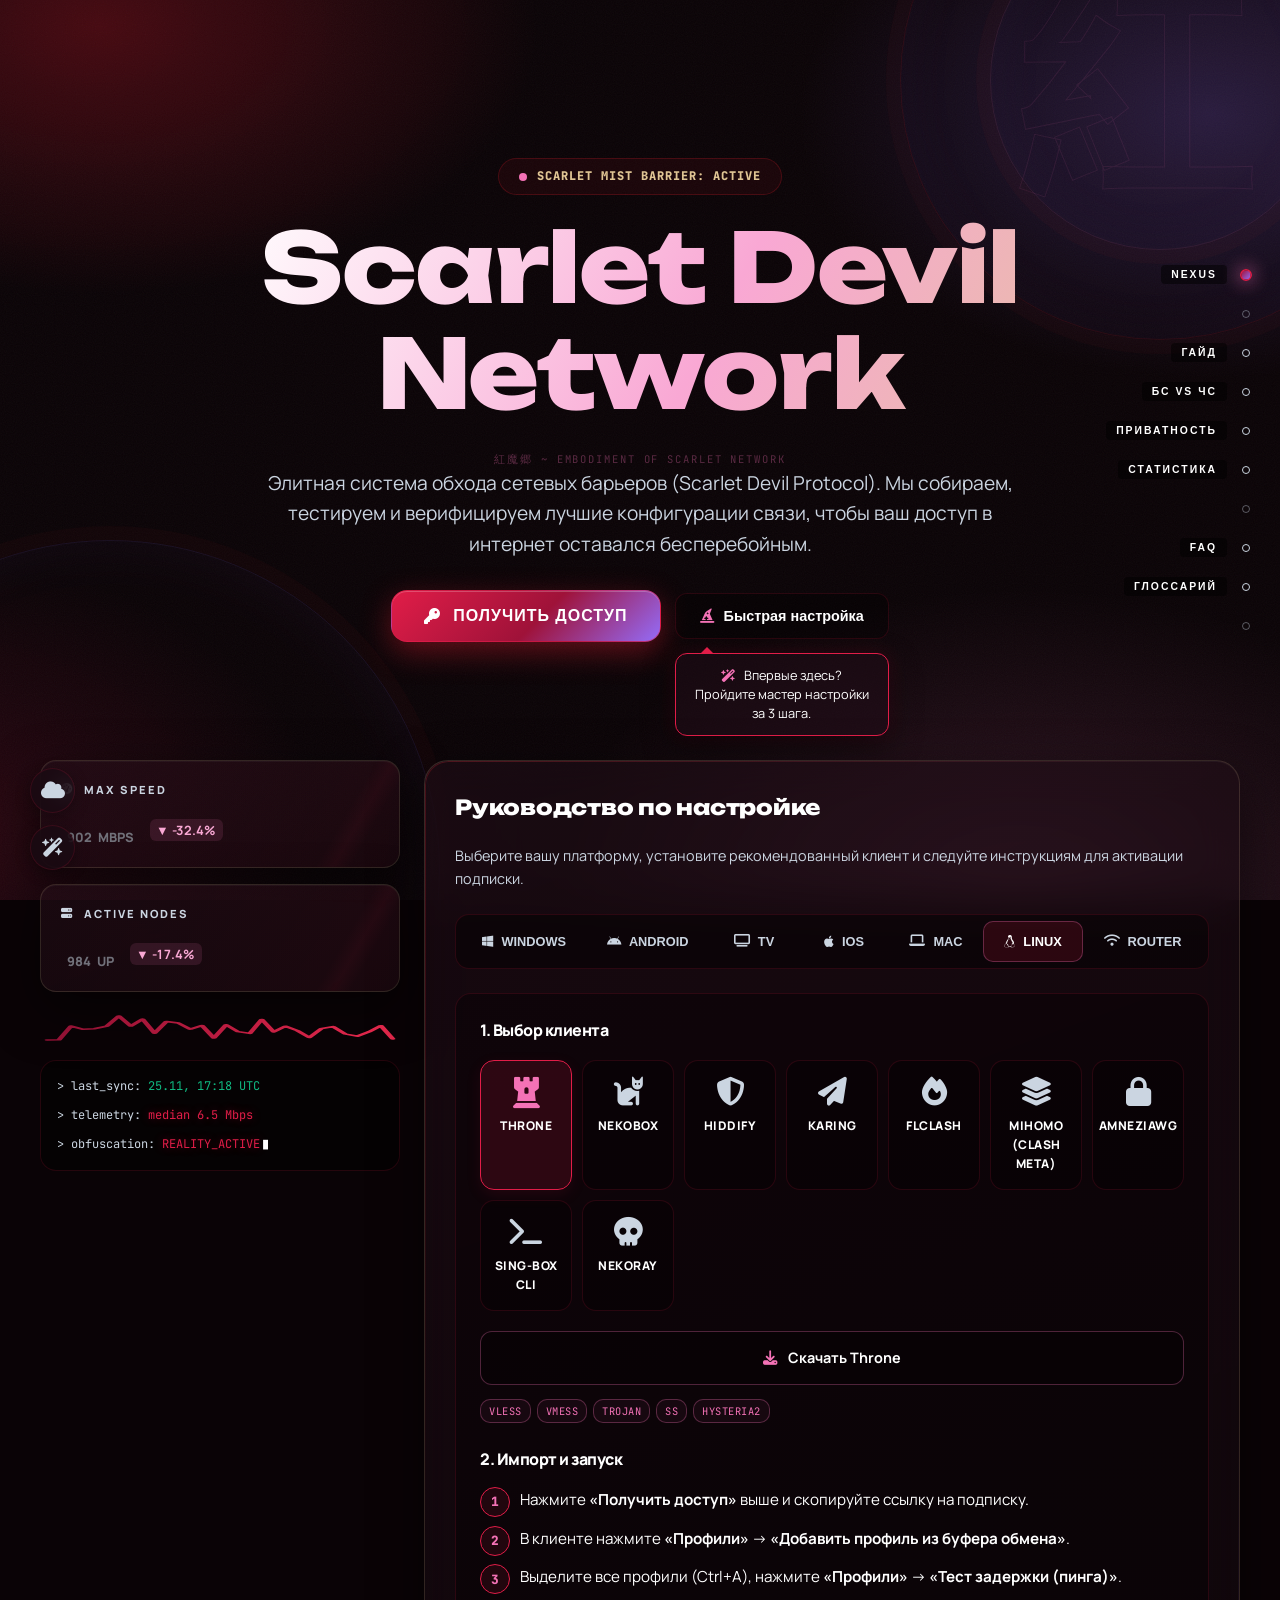
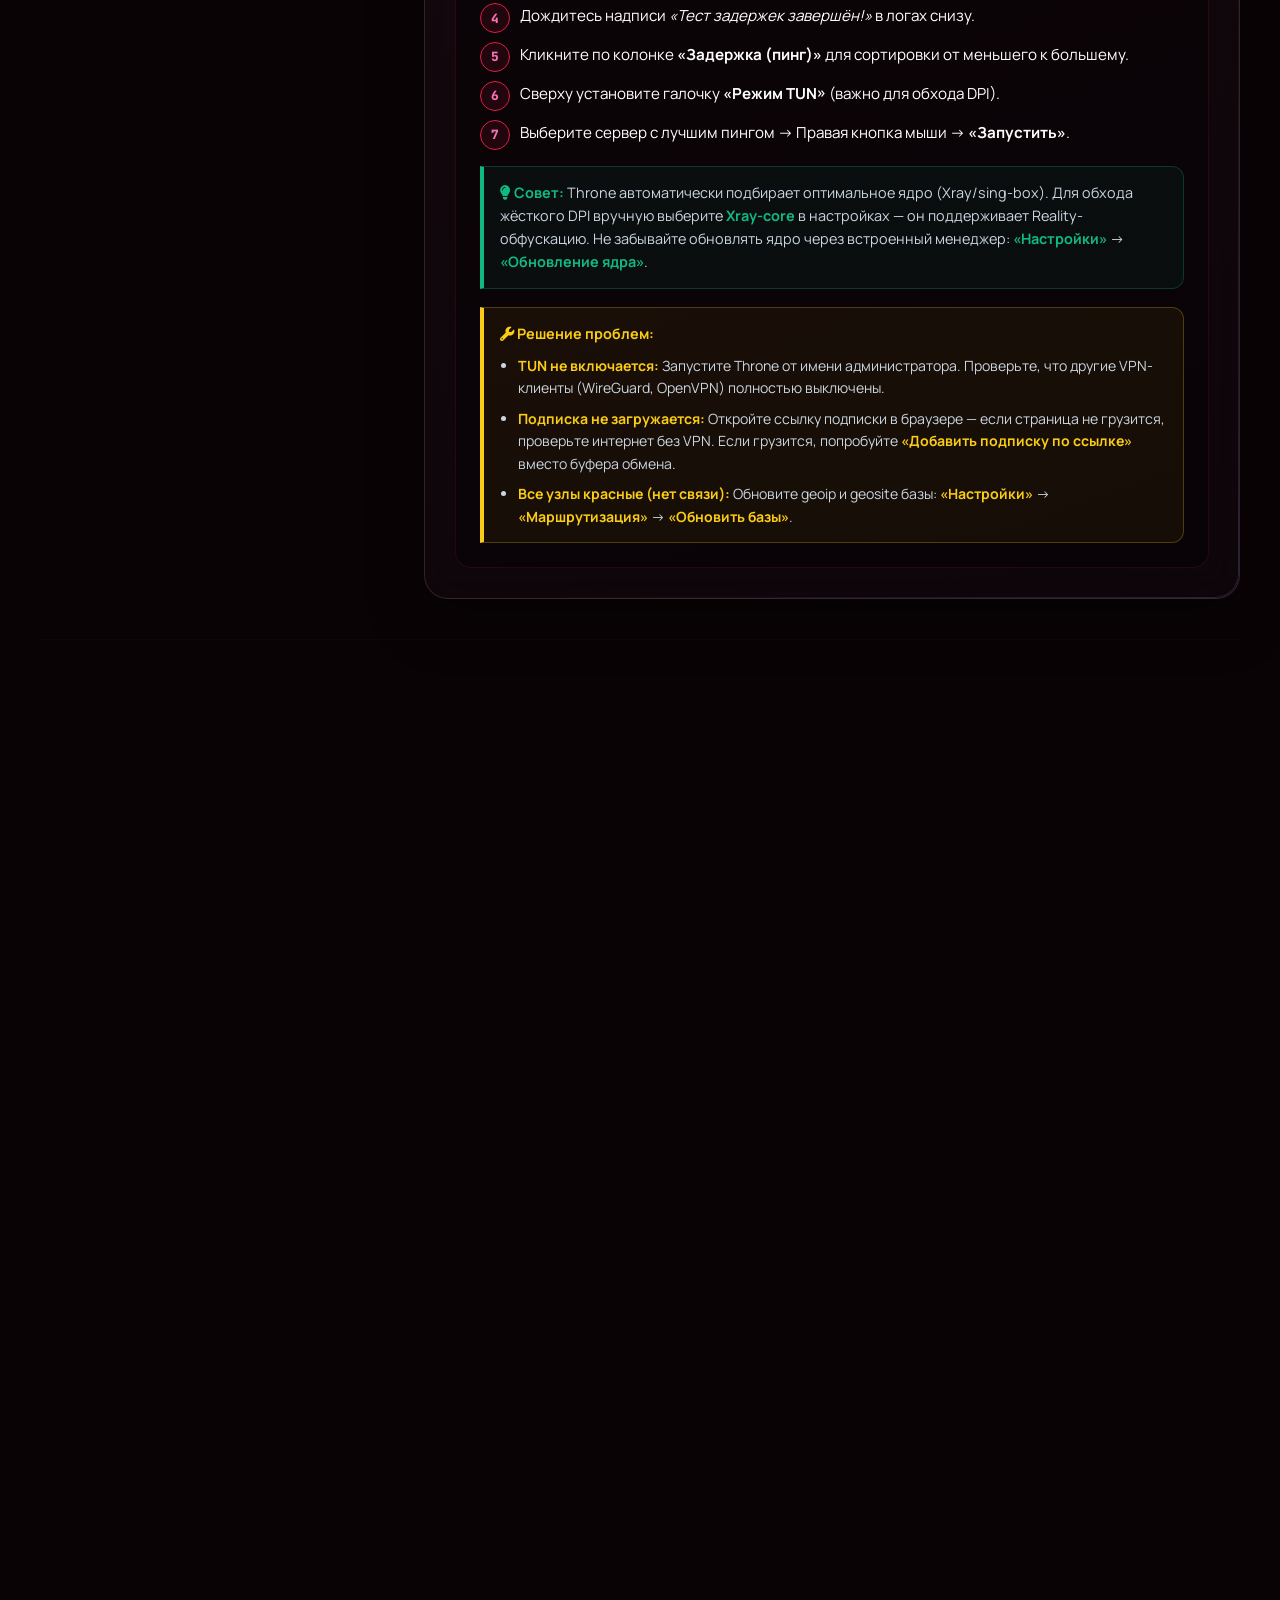
==== index.html @ bb4f4394 "⏣ Scarlet Matrix Sync: Wed Nov 25 14:18:05 UTC 2026" ====
<!DOCTYPE html>
<html lang="ru">
<head>
    <meta charset="UTF-8">
    <meta name="viewport" content="width=device-width, initial-scale=1.0, maximum-scale=1.0, user-scalable=no">
    <meta name="description" content="Scarlet Devil Network — элитная система обхода сетевых барьеров. Автоматический агрегатор и верификатор VPN-конфигураций (VLESS, VMess, Trojan, Shadowsocks, Hysteria2) с проверкой из РФ.">
    <meta property="og:title" content="Scarlet Devil Network — Элитный обход DPI">
    <meta property="og:description" content="Агрегатор VPN-конфигураций с многоступенчатой проверкой и обфускацией. VLESS Reality, VMess, Trojan, Hysteria2.">
    <meta property="og:type" content="website">
    <meta property="og:image" content="https://scarlet-devil.vercel.app/favicon.svg">
    <meta property="og:url" content="https://scarlet-devil.vercel.app">
    <meta name="twitter:card" content="summary">
    <meta name="twitter:title" content="Scarlet Devil Network">
    <meta name="twitter:description" content="Агрегатор и верификатор VPN-конфигураций с обфускацией трафика.">
    <title>Scarlet Devil | Protocol</title>

    <link rel="icon" href="data:image/svg+xml,<svg xmlns='http://www.w3.org/2000/svg' viewBox='0 0 100 100'><text y='.9em' font-size='90'>🦇</text></svg>">
    <link rel="manifest" href="/manifest.json">
    <link rel="preconnect" href="https://fonts.googleapis.com">
    <link href="https://fonts.googleapis.com/css2?family=Unbounded:wght@400;700;800;900&family=Manrope:wght@300;400;600;800&family=JetBrains+Mono:wght@400;700&display=swap&subset=cyrillic,cyrillic-ext,latin" rel="stylesheet">
    <link rel="stylesheet" href="https://cdnjs.cloudflare.com/ajax/libs/font-awesome/6.4.0/css/all.min.css">

    <style>
        :root {
    /* Scarlet Mansion Palette — Enhanced, more saturated */
    --bg-void: #0a0306;
    --bg-surface: rgba(24, 10, 18, 0.72);
    --bg-card: rgba(34, 14, 24, 0.55);
    --bg-hover: rgba(56, 22, 38, 0.85);

    /* Scarlet Devil Accents — boosted saturation */
    --accent: #fb3b5c;
    --touhou-red: #e11d48;
    --touhou-red-glow: #ff2d55;
    --touhou-crimson: #9f1239;
    --touhou-purple: #946cf8;
    --touhou-purple-glow: #a78bfa;
    --touhou-sakura: #f472b6;
    --touhou-sakura-glow: #f9a8d4;

    --cyber-blue: #38bdf8;
    --cyber-blue-glow: #7dd3fc;
    --cyber-green: #10b981;
    --cyber-green-glow: #34d399;

    --text-main: #ffffff;
    --text-dim: #cbd5e1;
    --text-dark: #71717a;

    --border: rgba(225, 29, 72, 0.15);
    --border-light: rgba(244, 114, 182, 0.3);
    --border-strong: rgba(225, 29, 72, 0.35);

    --glass-blur: blur(20px);
    --trans: all 0.4s cubic-bezier(0.2, 0.8, 0.2, 1);
    --trans-fast: all 0.2s cubic-bezier(0.2, 0.8, 0.2, 1);

    /* --- Unified motion system ("Алый ритм") --- */
    --ease-scarlet: cubic-bezier(0.2, 0.8, 0.2, 1);
    --motion-fast: 0.2s;
    --motion-base: 0.4s;
    --motion-slow: 0.8s;
    --stagger-step: 60ms;

    /* Theme foundation — override via data-theme */
    --theme-glow-primary: var(--touhou-red-glow);
    --theme-glow-secondary: var(--touhou-purple-glow);
    --theme-accent-primary: var(--touhou-red);
    --theme-accent-secondary: var(--touhou-purple);
    --theme-bg-void: var(--bg-void);
    --theme-bg-card: var(--bg-card);
    --theme-text-accent: var(--touhou-sakura);
}

* { margin: 0; padding: 0; box-sizing: border-box; -webkit-tap-highlight-color: transparent; }

body {
    font-family: 'Manrope', sans-serif;
    background-color: var(--bg-void);
    color: var(--text-main);
    min-height: 100vh;
    display: flex; justify-content: center;
    background-image:
        radial-gradient(circle at 10% 20%, rgba(225, 29, 72, 0.10) 0%, transparent 50%),
        radial-gradient(circle at 90% 80%, rgba(139, 92, 246, 0.08) 0%, transparent 60%),
        radial-gradient(circle at 50% 50%, rgba(244, 114, 182, 0.03) 0%, transparent 70%),
        linear-gradient(rgba(255,255,255,0.015) 1px, transparent 1px),
        linear-gradient(90deg, rgba(255,255,255,0.015) 1px, transparent 1px);
    background-size: 100% 100%, 100% 100%, 100% 100%, 60px 60px, 60px 60px;
    background-attachment: fixed;
    line-height: 1.6;
    overflow-x: hidden;
    scroll-behavior: smooth;
    width: 100vw;
}

/* Custom scrollbar — mansion colors */
::-webkit-scrollbar { width: 8px; height: 8px; }
::-webkit-scrollbar-track { background: var(--bg-void); }
::-webkit-scrollbar-thumb { background: var(--touhou-crimson); border-radius: 4px; border: 2px solid var(--bg-void); }
::-webkit-scrollbar-thumb:hover { background: var(--touhou-red); }
::-webkit-scrollbar-corner { background: var(--bg-void); }
/* Firefox */
* { scrollbar-width: thin; scrollbar-color: var(--touhou-crimson) var(--bg-void); }

/* Selection — scarlet glow */
::selection { background: rgba(225, 29, 72, 0.4); color: #ffffff; text-shadow: 0 0 8px rgba(225, 29, 72, 0.5); }
::-moz-selection { background: rgba(225, 29, 72, 0.4); color: #ffffff; }

/* CRITICAL */
.container { 
    width: 100%; 
    max-width: 1200px; 
    z-index: 10; 
    display: flex; 
    flex-direction: column; 
    padding: 0 15px;
}
@media (min-width: 768px) {
    .container { padding: 0 40px; }
}
@media (min-width: 1200px) {
    .container { padding: 0; }
}

h1, h2, h3, h4 { font-weight: 800; letter-spacing: -0.5px; }
.mono { font-family: 'JetBrains Mono', monospace; }
.text-touhou { color: var(--touhou-sakura); }

/* --- ANIMATIONS --- */
.reveal { opacity: 0; transform: translateY(40px); transition: var(--trans); }
.reveal.active { opacity: 1; transform: translateY(0); }

@keyframes pulse-glow { 
    0% { box-shadow: 0 0 10px rgba(225, 29, 72, 0.3); } 
    50% { box-shadow: 0 0 25px rgba(225, 29, 72, 0.6); } 
    100% { box-shadow: 0 0 10px rgba(225, 29, 72, 0.3); } 
}

@keyframes touhou-magic {
    0%, 100% { text-shadow: 0 0 15px rgba(225, 29, 72, 0.5), 0 0 30px rgba(225, 29, 72, 0.3); transform: translateY(0); }
    50% { text-shadow: 0 0 25px rgba(225, 29, 72, 0.9), 0 0 50px rgba(244, 114, 182, 0.5); transform: translateY(-3px); }
}

/* Glitch effect on heading hover */
@keyframes glitch-skew {
    0% { transform: translate(0); }
    15% { transform: translate(-4px, 2px) skew(-1deg); }
    30% { transform: translate(4px, -1px) skew(1deg); }
    45% { transform: translate(-2px, -2px); }
    60% { transform: translate(3px, 1px) skew(-0.5deg); }
    75% { transform: translate(-1px, 3px); }
    100% { transform: translate(0); }
}
@keyframes glitch-clip {
    0%, 100% { clip-path: inset(0 0 0 0); }
    20% { clip-path: inset(20% 0 60% 0); }
    40% { clip-path: inset(60% 0 20% 0); }
    60% { clip-path: inset(40% 0 30% 0); }
    80% { clip-path: inset(10% 0 70% 0); }
}
h1:hover, h2:hover, .hero h1:hover span {
    animation: glitch-skew 0.4s ease-in-out;
    text-shadow:
        2px 0 rgba(225, 29, 72, 0.7),
        -2px 0 rgba(56, 189, 248, 0.7);
}

/* Neon outline on focus */
*:focus-visible {
    outline: 2px solid var(--touhou-sakura);
    outline-offset: 3px;
    box-shadow: 0 0 15px rgba(244, 114, 182, 0.5), 0 0 30px rgba(225, 29, 72, 0.2);
    border-radius: 6px;
    transition: outline-color 0.2s, box-shadow 0.2s;
}

/* Blinking cursor for sys-log */
@keyframes blink-cursor {
    0%, 100% { opacity: 1; }
    50% { opacity: 0; }
}
.sys-log-cursor {
    display: inline;
    color: var(--touhou-sakura);
    font-weight: 700;
    animation: blink-cursor 1s step-end infinite;
    margin-left: 2px;
}

/* Effects Animations */
.danmaku-bullet {
    position: fixed;
    border-radius: 50%;
    box-shadow: 0 0 12px currentColor;
    pointer-events: none;
    z-index: 9999;
    animation: fall linear forwards;
}
@keyframes fall { to { transform: translateY(100vh); } }

.bat-spirit {
    position: fixed;
    font-size: 1.5rem;
    pointer-events: none;
    z-index: 9999;
    animation: fly linear forwards;
    filter: drop-shadow(0 0 8px currentColor);
}
@keyframes fly { to { transform: translateX(120vw) translateY(var(--y-end)); } }

.scarlet-mist-layer {
    position: fixed;
    inset: 0;
    pointer-events: none;
    z-index: 1;
    background:
        radial-gradient(circle at 50% 120%, rgba(225, 29, 72, 0.18) 0%, transparent 60%),
        radial-gradient(circle at 20% 70%, rgba(139, 92, 246, 0.10) 0%, transparent 55%),
        radial-gradient(circle at 80% 40%, rgba(244, 114, 182, 0.08) 0%, transparent 50%);
    opacity: 0;
    transition: opacity 1.5s ease;
    animation: mist-pulse 6s infinite alternate ease-in-out;
}
.scarlet-mist-layer::before {
    content: '';
    position: absolute; inset: 0;
    background:
        radial-gradient(circle at 30% 90%, rgba(225, 29, 72, 0.12) 0%, transparent 45%),
        radial-gradient(circle at 70% 20%, rgba(139, 92, 246, 0.08) 0%, transparent 40%);
    animation: mist-drift 12s infinite alternate ease-in-out;
}
.scarlet-mist-layer.active { opacity: 1; }
@keyframes mist-pulse {
    0% { transform: scale(1) translateY(0); opacity: 0.6; }
    100% { transform: scale(1.08) translateY(-3vh); opacity: 1; }
}
@keyframes mist-drift {
    0% { transform: translateX(-2vw) translateY(1vh); }
    50% { transform: translateX(3vw) translateY(-2vh); }
    100% { transform: translateX(-1vw) translateY(1.5vh); }
}

/* Floating fog motes — spawned by JS only in fx-extreme (maximum) mode */
.mist-particle {
    position: fixed;
    bottom: -10px;
    border-radius: 50%;
    pointer-events: none;
    z-index: 1;
    background: radial-gradient(circle,
        rgba(244, 114, 182, 0.22) 0%,
        rgba(225, 29, 72, 0.10) 45%,
        transparent 70%);
    filter: blur(4px);
    opacity: 0;
    will-change: transform, opacity;
    animation-name: mist-rise;
    animation-timing-function: ease-in-out;
    animation-fill-mode: forwards;
}
@keyframes mist-rise {
    0%   { transform: translateY(0) translateX(0) scale(0.6); opacity: 0; }
    15%  { opacity: 0.85; }
    80%  { opacity: 0.5; }
    100% { transform: translateY(-100vh) translateX(var(--px, 0)) scale(1.3); opacity: 0; }
}

/* --- INTERACTIVE FUN PANEL --- */
.fun-panel {
    position: fixed; bottom: 30px; left: 30px; display: flex; flex-direction: column; gap: 12px; z-index: 100;
}
.fun-btn {
    width: 45px; height: 45px; border-radius: 50%; border: 1px solid var(--border);
    background: var(--bg-surface); color: var(--text-dim); font-size: 1.2rem;
    display: flex; align-items: center; justify-content: center; cursor: pointer;
    backdrop-filter: blur(10px); transition: var(--trans);
    box-shadow: 0 4px 15px rgba(0,0,0,0.3);
}
.fun-btn:hover { background: rgba(225, 29, 72, 0.2); color: var(--touhou-sakura); border-color: var(--touhou-sakura); transform: translateX(5px); }
.fun-btn.active { background: var(--touhou-red); color: #fff; border-color: var(--touhou-red); box-shadow: 0 0 15px var(--touhou-red); }

@media (max-width: 1024px) {
    .fun-panel {
        bottom: 16px;
        left: 16px;
        gap: 8px;
    }
    .fun-btn {
        width: 36px; height: 36px; font-size: 0.95rem;
        border-radius: 10px;
    }
}

/* --- SIDE NAVIGATION --- */
.side-nav {
    position: fixed; right: 30px; top: 50%; transform: translateY(-50%);
    display: flex; flex-direction: column; gap: 20px; z-index: 100;
}
.nav-btn {
    display: flex; align-items: center; justify-content: flex-end; gap: 15px;
    background: none; border: none; cursor: pointer; opacity: 0.4; transition: var(--trans);
}
.nav-btn:hover, .nav-btn.active { opacity: 1; }
.nav-label {
    font-size: 0.65rem; text-transform: uppercase; letter-spacing: 2px; font-weight: 800;
    color: #fff; background: rgba(0,0,0,0.5); padding: 4px 10px; border-radius: 4px;
    opacity: 0; transform: translateX(10px); transition: var(--trans); pointer-events: none;
}
.nav-btn:hover .nav-label, .nav-btn.active .nav-label { opacity: 1; transform: translateX(0); }
.nav-dot {
    width: 8px; height: 8px; border-radius: 50%; background: transparent; border: 1px solid var(--text-dim); transition: var(--trans);
}
.nav-btn.active .nav-dot {
    background: var(--touhou-red); border-color: var(--touhou-red); transform: scale(1.5); box-shadow: 0 0 10px var(--touhou-red);
}

@media (max-width: 1024px) { .side-nav { display: none; } }

/* --- HAMBURGER & MOBILE NAVIGATION --- */
.hamburger-btn {
    display: none;
    position: fixed;
    top: 16px;
    right: 16px;
    z-index: 200;
    width: 44px;
    height: 44px;
    background: var(--bg-surface);
    border: 1px solid var(--border-light);
    border-radius: 12px;
    flex-direction: column;
    align-items: center;
    justify-content: center;
    gap: 5px;
    cursor: pointer;
    backdrop-filter: blur(10px);
    transition: var(--trans);
    padding: 10px 8px;
}
.hamburger-btn span {
    display: block;
    width: 22px;
    height: 2px;
    background: var(--text-dim);
    border-radius: 2px;
    transition: var(--trans);
}
.hamburger-btn:hover {
    border-color: var(--touhou-sakura);
    background: rgba(225, 29, 72, 0.15);
}
.hamburger-btn:hover span { background: #fff; }
.hamburger-btn.active span:nth-child(1) {
    transform: translateY(7px) rotate(45deg);
}
.hamburger-btn.active span:nth-child(2) { opacity: 0; }
.hamburger-btn.active span:nth-child(3) {
    transform: translateY(-7px) rotate(-45deg);
}

@media (max-width: 1024px) { .hamburger-btn { display: flex; } }

.mobile-nav-overlay {
    position: fixed;
    inset: 0;
    background: rgba(0, 0, 0, 0.85);
    backdrop-filter: blur(12px);
    -webkit-backdrop-filter: blur(12px);
    z-index: 150;
    opacity: 0;
    pointer-events: none;
    transition: opacity 0.3s ease;
}
.mobile-nav-overlay.active { opacity: 1; pointer-events: all; }

.mobile-nav-panel {
    position: fixed;
    top: 0;
    right: 0;
    width: 300px;
    max-width: 85vw;
    height: 100vh;
    height: 100dvh;
    background: #0f0508;
    border-left: 1px solid var(--border-light);
    z-index: 151;
    transform: translateX(100%);
    transition: transform 0.35s cubic-bezier(0.2, 0.8, 0.2, 1);
    display: flex;
    flex-direction: column;
    padding: 24px 20px;
    gap: 0;
    box-shadow: -10px 0 40px rgba(0, 0, 0, 0.6);
}
.mobile-nav-overlay.active .mobile-nav-panel { transform: translateX(0); }

.mobile-nav-header {
    display: flex;
    justify-content: space-between;
    align-items: center;
    padding-bottom: 20px;
    border-bottom: 1px solid var(--border);
    margin-bottom: 24px;
}
.mobile-nav-title {
    font-weight: 800;
    font-size: 1rem;
    text-transform: uppercase;
    letter-spacing: 1px;
    color: #fff;
    display: flex;
    align-items: center;
    gap: 10px;
}
.mobile-nav-title i { color: var(--touhou-sakura); }
.mobile-nav-close {
    width: 36px;
    height: 36px;
    border-radius: 50%;
    background: rgba(255,255,255,0.05);
    border: 1px solid var(--border);
    color: var(--text-dim);
    cursor: pointer;
    display: flex;
    align-items: center;
    justify-content: center;
    font-size: 1rem;
    transition: var(--trans);
}
.mobile-nav-close:hover {
    background: var(--touhou-red);
    color: #fff;
    border-color: var(--touhou-red);
    transform: rotate(90deg);
}

.mobile-nav-links {
    display: flex;
    flex-direction: column;
    gap: 4px;
    flex: 1;
}
.mobile-nav-link {
    background: transparent;
    border: 1px solid transparent;
    color: var(--text-dim);
    padding: 14px 16px;
    border-radius: 12px;
    font-weight: 700;
    font-size: 0.9rem;
    cursor: pointer;
    transition: var(--trans);
    text-align: left;
    text-transform: uppercase;
    letter-spacing: 1.5px;
}
.mobile-nav-link:hover, .mobile-nav-link:focus-visible {
    background: rgba(225, 29, 72, 0.08);
    border-color: var(--border);
    color: #fff;
}
.mobile-nav-link.active {
    background: rgba(225, 29, 72, 0.15);
    border-color: var(--touhou-red);
    color: #fff;
    box-shadow: 0 0 12px rgba(225, 29, 72, 0.1);
}

/* Mobile nav fun section */
.mobile-nav-fun {
    margin-top: auto;
    padding-top: 20px;
    border-top: 1px solid var(--border);
}
.mobile-nav-fun-label {
    font-size: 0.65rem;
    text-transform: uppercase;
    letter-spacing: 2px;
    color: var(--text-dark);
    font-weight: 800;
    display: block;
    margin-bottom: 12px;
}
.mobile-nav-fun-btns {
    display: flex;
    gap: 10px;
}
.fun-btn-mobile {
    width: 36px;
    height: 36px;
    border-radius: 10px;
    border: 1px solid var(--border);
    background: var(--bg-surface);
    color: var(--text-dim);
    font-size: 0.95rem;
    display: flex;
    align-items: center;
    justify-content: center;
    cursor: pointer;
    transition: var(--trans);
}
.fun-btn-mobile:hover { background: rgba(225, 29, 72, 0.2); color: var(--touhou-sakura); border-color: var(--touhou-sakura); }
.fun-btn-mobile.active { background: var(--touhou-red); color: #fff; border-color: var(--touhou-red); box-shadow: 0 0 15px var(--touhou-red); }

/* --- SKIP LINK (accessibility) --- */
.skip-link {
    position: fixed;
    top: -100px;
    left: 16px;
    background: var(--touhou-red);
    color: #fff;
    padding: 12px 20px;
    border-radius: 0 0 12px 12px;
    font-weight: 800;
    font-size: 0.85rem;
    text-decoration: none;
    z-index: 10000;
    transition: top 0.3s ease;
    text-transform: uppercase;
    letter-spacing: 1px;
}
.skip-link:focus {
    top: 0;
    outline: 3px solid var(--touhou-sakura);
    outline-offset: 2px;
}

/* --- SECTIONS & CARDS --- */
section { 
    display: flex; 
    flex-direction: column; 
    justify-content: center; 
    padding: 30px 0;
    border-bottom: 1px solid rgba(255,255,255,0.02); 
    scroll-margin-top: 20px;
    width: 100%;
}
@media (min-width: 768px) {
    section { padding: 40px 0; }
}

section:last-of-type { border-bottom: none; }

.glass-card { 
    background: var(--bg-card); backdrop-filter: var(--glass-blur); -webkit-backdrop-filter: var(--glass-blur);
    border: 1px solid var(--border); border-radius: 20px; 
    padding: 20px;
    box-shadow: 0 15px 30px rgba(0,0,0,0.3); 
    width: 100%; 
    transition: var(--trans);
    overflow: hidden;
}
@media (min-width: 768px) {
    .glass-card { padding: 30px; border-radius: 24px; box-shadow: 0 20px 40px rgba(0,0,0,0.3); }
}
.glass-card:hover { border-color: rgba(225, 29, 72, 0.2); background: rgba(45, 18, 28, 0.5); }

/* --- HERO --- */
.hero { text-align: center; display: flex; flex-direction: column; align-items: center; justify-content: center; min-height: 80vh; padding: 40px 0; width: 100%;}
.status-badge {
    display: inline-flex; align-items: center; gap: 10px;
    background: rgba(225, 29, 72, 0.1); border: 1px solid rgba(225, 29, 72, 0.3);
    color: #fda4af; font-size: 0.75rem; font-weight: 800;
    padding: 8px 20px; border-radius: 100px; margin-bottom: 20px;
    font-family: 'JetBrains Mono', monospace; text-transform: uppercase; letter-spacing: 1px;
}
.status-badge .dot { width: 8px; height: 8px; background: var(--touhou-sakura); border-radius: 50%; animation: pulse-glow 2s infinite; }

.hero h1 { font-size: clamp(2.5rem, 8vw, 6rem); margin-bottom: 20px; line-height: 1.1; letter-spacing: -2px; text-transform: uppercase; font-style: italic;}
.hero h1 span { 
    color: var(--touhou-red); 
    display: inline-block; 
    animation: touhou-magic 4s ease-in-out infinite; 
}
.hero p { color: var(--text-dim); font-size: clamp(0.9rem, 3vw, 1.2rem); max-width: 800px; margin: 0 auto 30px auto; line-height: 1.6; text-align: center; padding: 0 10px;}

/* --- BUTTONS --- */
.btn-primary {
    background: linear-gradient(135deg, var(--touhou-red), var(--touhou-crimson));
    color: #fff; border: 1px solid rgba(225, 29, 72, 0.5);
    padding: 16px 32px; border-radius: 16px;
    font-weight: 800; font-size: 1rem; cursor: pointer;
    display: inline-flex; align-items: center; justify-content: center; gap: 12px;
    transition: var(--trans); text-decoration: none; text-transform: uppercase; letter-spacing: 1px;
    box-shadow: 0 10px 30px rgba(225, 29, 72, 0.2); width: 100%; max-width: 320px;
}
.btn-primary:hover { transform: translateY(-3px); box-shadow: 0 15px 40px rgba(225, 29, 72, 0.5); filter: brightness(1.1); }

.btn-secondary {
    background: rgba(0,0,0,0.3); border: 1px solid var(--border);
    color: var(--text-main); padding: 14px 24px; border-radius: 12px;
    font-weight: 700; font-size: 0.9rem; cursor: pointer;
    display: inline-flex; align-items: center; justify-content: center; gap: 10px;
    text-decoration: none; transition: var(--trans); width: 100%;
}
@media (min-width: 480px) { .btn-secondary { width: auto; } }
.btn-secondary:hover { background: var(--bg-hover); border-color: var(--touhou-red); color: #fff; }

/* --- DASHBOARD GRID --- */
.grid-layout { 
    display: grid; 
    grid-template-columns: 1fr; 
    gap: 20px; 
    align-items: start; 
    width: 100%;
}
@media (min-width: 950px) { 
    .grid-layout { grid-template-columns: 360px 1fr; gap: 24px; } 
}

.dashboard { display: flex; flex-direction: column; gap: 16px; width: 100%; }
@media (min-width: 950px) { .dashboard { position: sticky; top: 40px; } }

.stat-panel { background: rgba(0,0,0,0.4); border: 1px solid var(--border); border-radius: 16px; padding: 20px; width: 100%; }
.stat-title { font-size: 0.7rem; color: var(--text-dim); text-transform: uppercase; letter-spacing: 2px; font-weight: 800; display: flex; align-items: center; gap: 10px; margin-bottom: 8px;}
.stat-value { font-size: clamp(1.8rem, 5vw, 2.5rem); font-weight: 800; font-family: 'JetBrains Mono', monospace; line-height: 1; color: var(--touhou-sakura);}
.stat-value span { font-size: 0.8rem; color: var(--text-dark); margin-left: 6px; font-family: 'Manrope', sans-serif; text-transform: uppercase;}

.sys-log {
    background: #050203; border: 1px solid var(--border); border-radius: 16px; padding: 16px;
    font-family: 'JetBrains Mono', monospace; font-size: 0.75rem; color: var(--text-dim);
    display: flex; flex-direction: column; gap: 10px; width: 100%; overflow-x: hidden;
    word-break: break-all;
}
.sys-log .line span { color: var(--text-main); }
.sys-log .line .magic { color: var(--touhou-red); text-shadow: 0 0 10px rgba(225, 29, 72, 0.4); }

/* --- TABS & APPS --- */
.tabs { 
    display: flex; background: rgba(0,0,0,0.4); padding: 6px; 
    border-radius: 14px; border: 1px solid var(--border); margin-bottom: 24px; 
    overflow-x: auto; scrollbar-width: none; width: 100%;
}
.tabs::-webkit-scrollbar { display: none; }
.tab-btn {
    flex: 1 0 auto;
    min-width: 90px; background: transparent; border: none; color: var(--text-dim);
    padding: 12px 10px; border-radius: 10px; font-weight: 800; font-size: 0.8rem; text-transform: uppercase;
    cursor: pointer; transition: var(--trans); display: flex; align-items: center; justify-content: center; gap: 8px;
}
.tab-btn.active { background: rgba(225, 29, 72, 0.15); color: #fff; border: 1px solid var(--border-light); }

.app-grid { display: grid; grid-template-columns: repeat(auto-fit, minmax(80px, 1fr)); gap: 10px; margin-bottom: 20px; width: 100%; }
.app-card {
    background: rgba(0,0,0,0.3); border: 1px solid var(--border);
    border-radius: 14px; padding: 16px 8px; cursor: pointer;
    display: flex; flex-direction: column; align-items: center; gap: 10px; transition: var(--trans); text-align: center;
}
.app-card:hover { background: rgba(225, 29, 72, 0.05); transform: translateY(-3px); border-color: rgba(225, 29, 72, 0.3); }
.app-card.selected { border-color: var(--touhou-red); background: rgba(225, 29, 72, 0.15); box-shadow: 0 5px 15px rgba(225, 29, 72, 0.1); }
.app-card.selected .app-icon { color: var(--touhou-sakura); transform: scale(1.15); }
.app-icon { font-size: 1.8rem; color: var(--text-dim); transition: var(--trans); }
.app-name { font-weight: 800; font-size: 0.75rem; letter-spacing: 0.5px; text-transform: uppercase; }

/* --- PERF: skip layout/paint of off-screen sections (no visual change) ---
   content-visibility:auto lets the browser bypass rendering work for sections
   below the fold until they approach the viewport. `auto 800px` seeds an
   intrinsic size so the scrollbar/anchor stays stable and the browser caches
   each section's real size after first render. The IntersectionObserver-driven
   .reveal animations still fire normally as sections scroll in. */
.content-section { content-visibility: auto; contain-intrinsic-size: auto 800px; }

/* --- PERF: freeze all CSS animations while the tab is in the background ---
   Toggled by the visibilitychange handler in main.js. Most browsers already
   throttle background tabs, but this guarantees zero animation work (and battery
   drain) on mobile. Fully reversible — visuals are identical once visible. */
body.is-hidden *, body.is-hidden *::before, body.is-hidden *::after { animation-play-state: paused !important; }

/* --- TEXT BLOCKS & TYPOGRAPHY --- */
.content-section h2 { font-size: clamp(1.3rem, 4vw, 2rem); color: #fff; margin-bottom: 20px; display: flex; align-items: center; gap: 12px; font-style: italic; text-transform: uppercase; letter-spacing: -1px;}
.content-section h2 i { color: var(--touhou-red); font-size: clamp(1.2rem, 4vw, 1.5rem); }

.text-block { font-size: 0.95rem; color: var(--text-dim); line-height: 1.6; }
@media (min-width: 768px) { .text-block { font-size: 1.05rem; line-height: 1.7; } }

.text-block p { margin-bottom: 16px; }
.text-block p:last-child { margin-bottom: 0; }
.text-block b, .text-block strong { color: #fff; }
.text-block i { color: var(--touhou-sakura); }
.text-block ul, .text-block ol { padding-left: 20px; margin-bottom: 16px; display: flex; flex-direction: column; gap: 10px; }
.text-block li::marker { color: var(--touhou-red); font-weight: 900; }
.text-block blockquote { 
    border-left: 4px solid var(--touhou-red); padding-left: 16px; font-style: italic; 
    background: rgba(225, 29, 72, 0.05); border-radius: 0 12px 12px 0; padding: 16px; 
    margin-bottom: 16px; color: var(--text-main); font-size: 0.9rem;
}

/* --- CYBER TABLE --- */
.table-responsive {
    width: 100%; overflow-x: auto; margin-bottom: 20px; border-radius: 16px;
    border: 1px solid var(--border); background: rgba(0,0,0,0.2);
}
.cyber-table { width: 100%; border-collapse: collapse; font-size: 0.9rem; min-width: 600px; }
.cyber-table th, .cyber-table td { padding: 16px; text-align: left; border-bottom: 1px solid var(--border); border-right: 1px solid var(--border); line-height: 1.6; vertical-align: top;}
.cyber-table th:last-child, .cyber-table td:last-child { border-right: none; }
.cyber-table tr:last-child td { border-bottom: none; }
.cyber-table th { background: rgba(225, 29, 72, 0.1); color: #fff; font-weight: 800; text-transform: uppercase; letter-spacing: 1px; }

/* --- INSTRUCTIONS LIST --- */
.instruction-box { background: rgba(0,0,0,0.3); border: 1px solid var(--border); border-radius: 16px; padding: clamp(16px, 4vw, 24px); width: 100%; overflow-x: hidden;}
.step-list { display: flex; flex-direction: column; gap: 16px; counter-reset: steps; margin-top: 16px; }
.step-item { position: relative; padding-left: 40px; font-size: 0.95rem; color: var(--text-main); line-height: 1.5; word-break: break-word;}
.step-item::before {
    counter-increment: steps; content: counter(steps);
    position: absolute; left: 0; top: -2px; width: 28px; height: 28px;
    background: rgba(225, 29, 72, 0.1); border: 1px solid var(--touhou-red); border-radius: 50%;
    display: flex; align-items: center; justify-content: center;
    font-size: 0.8rem; font-weight: 900; color: var(--touhou-sakura); font-family: 'JetBrains Mono', monospace;
}
.step-item code { background: rgba(255,255,255,0.05); padding: 4px 8px; border-radius: 6px; font-size: 0.8rem; color: var(--cyber-blue); border: 1px solid var(--border); font-family: 'JetBrains Mono', monospace;}

/* --- GUIDE TIP, TROUBLESHOOTING & CONFIG BLOCKS --- */
.guide-tip {
    margin-top: 22px;
    background: rgba(16, 185, 129, 0.06);
    border: 1px solid rgba(16, 185, 129, 0.25);
    border-left: 4px solid var(--cyber-green);
    border-radius: 0 12px 12px 0;
    padding: 14px 16px;
    font-size: 0.9rem;
    color: var(--text-dim);
    line-height: 1.6;
}
.guide-tip b, .guide-tip strong { color: var(--cyber-green); }
.guide-tip i { color: var(--cyber-green); }

.guide-troubleshoot {
    margin-top: 18px;
    background: rgba(250, 204, 21, 0.06);
    border: 1px solid rgba(250, 204, 21, 0.25);
    border-left: 4px solid #facc15;
    border-radius: 0 12px 12px 0;
    padding: 14px 16px;
    font-size: 0.9rem;
    color: var(--text-dim);
    line-height: 1.6;
}
.guide-troubleshoot b, .guide-troubleshoot strong { color: #facc15; }
.guide-troubleshoot i { color: #facc15; }
.guide-troubleshoot ul { padding-left: 18px; margin-top: 10px; display: flex; flex-direction: column; gap: 8px; }
.guide-troubleshoot li { color: var(--text-dim); font-size: 0.88rem; }
.guide-troubleshoot li code { background: rgba(255,255,255,0.05); padding: 2px 8px; border-radius: 5px; font-size: 0.75rem; color: var(--cyber-blue); border: 1px solid var(--border); font-family: 'JetBrains Mono', monospace; }
.guide-troubleshoot p { margin-bottom: 10px; }
.guide-troubleshoot p:last-child { margin-bottom: 0; }

.guide-config {
    margin-top: 22px;
    background: #050203;
    border: 1px solid var(--border);
    border-radius: 14px;
    padding: 16px;
    position: relative;
}
.guide-config-label {
    font-family: 'JetBrains Mono', monospace;
    font-size: 0.72rem;
    text-transform: uppercase;
    letter-spacing: 1.5px;
    color: var(--touhou-sakura);
    margin-bottom: 12px;
    font-weight: 700;
    display: flex;
    align-items: center;
    gap: 8px;
}
.guide-config pre {
    background: rgba(0,0,0,0.5);
    border: 1px solid var(--border);
    border-radius: 10px;
    padding: 14px 16px;
    overflow-x: auto;
    font-family: 'JetBrains Mono', monospace;
    font-size: 0.75rem;
    color: var(--cyber-green);
    white-space: pre-wrap;
    word-break: break-all;
    line-height: 1.7;
    margin: 0;
}

/* --- SUB CARDS --- */
.sub-grid { display: grid; grid-template-columns: 1fr; gap: 16px; }
.sub-card {
    background: rgba(0,0,0,0.4); border: 1px solid var(--border); border-left: 4px solid transparent; border-radius: 16px; padding: 20px;
    cursor: pointer; transition: var(--trans); display: flex; flex-direction: column; gap: 10px; position: relative; overflow: visible;
}
.sub-card::before {
    content: ''; position: absolute;
    inset: -2px;
    border-radius: 17px;
    background: conic-gradient(from 0deg, var(--touhou-red), var(--touhou-purple), var(--touhou-sakura), var(--cyber-blue), var(--touhou-red));
    z-index: -1;
    opacity: 0;
    transition: opacity 0.5s ease;
    animation: border-spin 4s linear infinite;
    animation-play-state: paused;
}
.sub-card::after {
    content: '';
    position: absolute;
    inset: 1px;
    border-radius: 15px;
    background: var(--bg-void);
    z-index: -1;
}
.sub-card:hover { transform: translateX(5px); background: rgba(255,255,255,0.02); }
.sub-card:hover::before { opacity: 0.8; animation-play-state: running; }

@keyframes border-spin {
    100% { transform: rotate(360deg); }
}

.sub-card.reality { border-color: rgba(139, 92, 246, 0.3); border-left-color: var(--touhou-purple); }
.sub-card.reality:hover { border-color: var(--touhou-purple); box-shadow: 0 0 30px rgba(139, 92, 246, 0.15); }

.sub-card.fast { border-color: rgba(16, 185, 129, 0.3); border-left-color: var(--cyber-green); }
.sub-card.fast:hover { border-color: var(--cyber-green); box-shadow: 0 0 30px rgba(16, 185, 129, 0.15); }

.sub-card.mix { border-color: rgba(225, 29, 72, 0.3); border-left-color: var(--touhou-red); }
.sub-card.mix:hover { border-color: var(--touhou-red); box-shadow: 0 0 30px rgba(225, 29, 72, 0.15); }

.sub-header { display: flex; justify-content: space-between; align-items: flex-start; gap: 10px; flex-wrap: wrap; position: relative; z-index: 1; }
.sub-title { font-weight: 800; font-size: 1.1rem; color: #fff; display: flex; align-items: center; gap: 8px; position: relative; z-index: 1; }
.sub-badge { font-size: 0.6rem; padding: 4px 8px; border-radius: 6px; font-weight: 900; text-transform: uppercase; letter-spacing: 1px; white-space: nowrap; position: relative; z-index: 1; }
.badge-reality { background: rgba(139, 92, 246, 0.15); color: #c4b5fd; border: 1px solid rgba(139, 92, 246, 0.3); }
.badge-fast { background: rgba(16, 185, 129, 0.15); color: #6ee7b7; border: 1px solid rgba(16, 185, 129, 0.3); }
.badge-mix { background: rgba(225, 29, 72, 0.15); color: #fda4af; border: 1px solid rgba(225, 29, 72, 0.3); }

.sub-card.vless { border-color: rgba(139, 92, 246, 0.3); border-left-color: var(--touhou-purple); }
.sub-card.vless:hover { border-color: var(--touhou-purple); box-shadow: 0 0 30px rgba(139, 92, 246, 0.15); }
.badge-vless { background: rgba(139, 92, 246, 0.15); color: #c4b5fd; border: 1px solid rgba(139, 92, 246, 0.3); }

.sub-card.vmess { border-color: rgba(56, 189, 248, 0.3); border-left-color: var(--cyber-blue); }
.sub-card.vmess:hover { border-color: var(--cyber-blue); box-shadow: 0 0 30px rgba(56, 189, 248, 0.15); }
.badge-vmess { background: rgba(56, 189, 248, 0.15); color: #7dd3fc; border: 1px solid rgba(56, 189, 248, 0.3); }

.sub-card.trojan { border-color: rgba(250, 204, 21, 0.3); border-left-color: #facc15; }
.sub-card.trojan:hover { border-color: #facc15; box-shadow: 0 0 30px rgba(250, 204, 21, 0.15); }
.badge-trojan { background: rgba(250, 204, 21, 0.15); color: #fde047; border: 1px solid rgba(250, 204, 21, 0.3); }

.sub-card.ss { border-color: rgba(16, 185, 129, 0.3); border-left-color: var(--cyber-green); }
.sub-card.ss:hover { border-color: var(--cyber-green); box-shadow: 0 0 30px rgba(16, 185, 129, 0.15); }
.badge-ss { background: rgba(16, 185, 129, 0.15); color: #6ee7b7; border: 1px solid rgba(16, 185, 129, 0.3); }

.sub-card.hy2 { border-color: rgba(244, 114, 182, 0.3); border-left-color: var(--touhou-sakura); }
.sub-card.hy2:hover { border-color: var(--touhou-sakura); box-shadow: 0 0 30px rgba(244, 114, 182, 0.15); }
.badge-hy2 { background: rgba(244, 114, 182, 0.15); color: #f9a8d4; border: 1px solid rgba(244, 114, 182, 0.3); }

.sub-desc { font-size: 0.85rem; color: var(--text-dim); line-height: 1.4; position: relative; z-index: 1; }
.sub-tech { font-family: 'JetBrains Mono', monospace; font-size: 0.7rem; color: var(--text-dark); margin-top: 4px; font-weight: 700; position: relative; z-index: 1; }

/* --- MODALS --- */
.modal-overlay {
    position: fixed; top: 0; left: 0; width: 100vw; height: 100vh;
    background: rgba(0, 0, 0, 0.9); backdrop-filter: blur(15px); -webkit-backdrop-filter: blur(15px);
    display: flex; justify-content: center; align-items: center;
    z-index: 1000; opacity: 0; pointer-events: none; transition: var(--trans); padding: 15px;
}
.modal-overlay.active { opacity: 1; pointer-events: all; }
.modal {
    background: #0f0508; border: 1px solid var(--border-light); border-radius: 20px; 
    width: 100%; max-width: 500px;
    transform: translateY(30px) scale(0.95); transition: var(--trans);
    box-shadow: 0 40px 80px rgba(0,0,0,0.8), 0 0 0 1px rgba(225, 29, 72, 0.2) inset; 
    display: flex; flex-direction: column; max-height: 85vh;
}
.modal-overlay.active .modal { transform: translateY(0) scale(1); }
.modal-header { 
    padding: 20px; border-bottom: 1px solid var(--border); 
    display: flex; justify-content: space-between; align-items: center; 
    background: rgba(225, 29, 72, 0.05); border-radius: 20px 20px 0 0;
}
.modal-title { font-size: clamp(1rem, 4vw, 1.1rem); font-weight: 800; display: flex; align-items: center; gap: 10px; color: #fff; text-transform: uppercase; letter-spacing: -0.5px;}
.btn-close { 
    background: rgba(255,255,255,0.05); border: 1px solid var(--border); border-radius: 50%; 
    width: 36px; height: 36px; color: var(--text-dim); cursor: pointer; transition: 0.3s; 
    display: flex; justify-content: center; align-items: center; flex-shrink: 0;
}
.btn-close:hover { background: var(--touhou-red); color: #fff; border-color: var(--touhou-red); transform: rotate(90deg); }
.modal-body { padding: 20px; overflow-y: auto; }

.rule-list { display: flex; flex-direction: column; gap: 12px; margin-bottom: 24px; }
.rule-item { 
    display: flex; align-items: flex-start; gap: 16px;
    background: rgba(0,0,0,0.3); padding: 16px; border-radius: 16px; border: 1px solid var(--border); 
}
.rule-icon { font-size: 1.3rem; margin-top: 2px; }
.rule-item h4 { color: #fff; font-size: 0.95rem; margin-bottom: 6px; line-height: 1.2; }
.rule-item p { color: var(--text-dim); font-size: 0.85rem; line-height: 1.4; }

/* --- TOAST --- */
.toast {
    position: fixed; bottom: 30px; left: 50%; transform: translateX(-50%) translateY(100px);
    background: var(--touhou-red); color: #fff; padding: 12px 24px;
    border-radius: 100px; font-weight: 800; font-size: 0.9rem; border: 1px solid rgba(255,255,255,0.2);
    box-shadow: 0 10px 30px rgba(225, 29, 72, 0.4); transition: all 0.5s cubic-bezier(0.68, -0.55, 0.265, 1.55);
    z-index: 2000; opacity: 0; display: flex; align-items: center; gap: 10px; white-space: nowrap;
}
.toast.show { transform: translateX(-50%) translateY(0); opacity: 1; }

/* --- STRICT LEGAL DISCLAIMER --- */
.legal-wrapper { margin-top: 20px; padding: 0; width: 100%;}
@media (min-width: 768px) { .legal-wrapper { margin-top: 40px; } }

.disclaimer-block {
    background: #050203;
    border: 1px solid #222;
    padding: clamp(16px, 4vw, 24px);
    border-radius: 16px;
    font-family: 'JetBrains Mono', monospace;
    font-size: 0.7rem;
    color: #666;
    line-height: 1.6;
    text-align: left;
    box-shadow: inset 0 0 20px rgba(0,0,0,0.8);
    width: 100%;
}
@media (min-width: 768px) { .disclaimer-block { font-size: 0.75rem; } }

.disclaimer-block h4 {
    color: #888;
    font-size: clamp(0.9rem, 4vw, 1rem);
    text-transform: uppercase;
    letter-spacing: 1px;
    margin-bottom: 16px;
    text-align: center;
    font-weight: 800;
    border-bottom: 1px solid #222;
    padding-bottom: 10px;
}
.disclaimer-block p { margin-bottom: 12px; }
.disclaimer-block p:last-child { margin-bottom: 0; }
.disclaimer-block b { color: #999; font-weight: 700; }

.footer { text-align: center; color: var(--text-dark); font-size: 0.8rem; padding: 30px 0 20px 0; font-weight: 700; width: 100%; }
.footer a { color: var(--text-dim); text-decoration: none; transition: 0.3s; border-bottom: 1px solid var(--border); padding-bottom: 2px;}
.footer a:hover { color: var(--touhou-sakura); border-color: var(--touhou-sakura); }

/* Protocol Badges (App Cards) */
.proto-tag {
    display: inline-block;
    font-family: 'JetBrains Mono', monospace;
    font-size: 0.65rem;
    padding: 3px 8px;
    border-radius: 10px;
    background: var(--bg-card);
    color: var(--touhou-sakura);
    border: 1px solid var(--border-light);
    letter-spacing: 0.5px;
    white-space: nowrap;
}

/* --- WIDER MODAL for Configs --- */
.modal-wide { max-width: 620px; }

/* --- CONFIG MODAL TABS --- */
.config-tabs {
    display: flex;
    background: rgba(0,0,0,0.4);
    padding: 5px;
    border-radius: 12px;
    border: 1px solid var(--border);
    margin-bottom: 20px;
    gap: 4px;
}
.config-tab-btn {
    flex: 1;
    background: transparent;
    border: 1px solid transparent;
    color: var(--text-dim);
    padding: 11px 16px;
    border-radius: 10px;
    font-weight: 800;
    font-size: 0.82rem;
    cursor: pointer;
    transition: var(--trans);
    display: flex;
    align-items: center;
    justify-content: center;
    gap: 8px;
    text-transform: uppercase;
    letter-spacing: 1px;
}
.config-tab-btn:hover {
    background: rgba(225, 29, 72, 0.08);
    color: #fff;
}
.config-tab-btn.active {
    background: rgba(225, 29, 72, 0.2);
    color: #fff;
    border-color: var(--touhou-red);
    box-shadow: 0 0 12px rgba(225, 29, 72, 0.15);
}

/* --- SUB CARD ACTION BUTTONS --- */
.sub-actions {
    display: flex;
    gap: 10px;
    margin-top: 6px;
    flex-wrap: wrap;
}
.sub-action-btn {
    flex: 1;
    min-width: 120px;
    padding: 10px 16px;
    border-radius: 10px;
    border: 1px solid var(--border);
    background: rgba(0,0,0,0.35);
    color: var(--text-dim);
    font-weight: 700;
    font-size: 0.8rem;
    cursor: pointer;
    transition: var(--trans);
    display: flex;
    align-items: center;
    justify-content: center;
    gap: 8px;
    text-transform: uppercase;
    letter-spacing: 0.5px;
    white-space: nowrap;
}
.sub-action-btn:hover {
    transform: translateY(-2px);
    color: #fff;
}
.sub-action-btn.copy-btn:hover {
    background: rgba(56, 189, 248, 0.15);
    border-color: var(--cyber-blue);
    box-shadow: 0 4px 15px rgba(56, 189, 248, 0.2);
}
.sub-action-btn.qr-btn:hover {
    background: rgba(139, 92, 246, 0.15);
    border-color: var(--touhou-purple);
    box-shadow: 0 4px 15px rgba(139, 92, 246, 0.2);
}


/* --- QR DISPLAY --- */
.qr-display {
    display: none;
    flex-direction: column;
    align-items: center;
    padding: 10px 0;
}
.qr-display.active {
    display: flex;
}
.qr-back-btn {
    align-self: flex-start;
    background: rgba(0,0,0,0.3);
    border: 1px solid var(--border);
    color: var(--text-dim);
    padding: 8px 16px;
    border-radius: 10px;
    font-weight: 700;
    font-size: 0.82rem;
    cursor: pointer;
    transition: var(--trans);
    display: flex;
    align-items: center;
    gap: 8px;
    margin-bottom: 16px;
}
.qr-back-btn:hover {
    background: rgba(225, 29, 72, 0.1);
    border-color: var(--touhou-red);
    color: #fff;
}
.qr-label {
    font-family: 'JetBrains Mono', monospace;
    font-size: 0.85rem;
    font-weight: 700;
    color: var(--touhou-sakura);
    margin-bottom: 16px;
    text-align: center;
    text-transform: uppercase;
    letter-spacing: 1px;
}
.qr-container {
    background: #ffffff;
    border-radius: 16px;
    padding: 12px;
    box-shadow: 0 0 30px rgba(225, 29, 72, 0.15);
    display: inline-block;
    line-height: 0;
}
.qr-container canvas {
    display: block;
    border-radius: 4px;
}

/* --- SUB GRID RESPONSIVE --- */
@media (min-width: 500px) {
    .sub-grid {
        grid-template-columns: 1fr 1fr;
    }
}
@media (max-width: 499px) {
    .sub-grid {
        grid-template-columns: 1fr;
    }
}

/* ═══════════════════════════════════════════════
   US-W06 — TOUHOU/CYBERPUNK VISUAL ENHANCEMENTS
   ═══════════════════════════════════════════════ */

/* --- SCANLINE OVERLAY --- */
.scanline-overlay {
    position: fixed;
    inset: 0;
    pointer-events: none;
    z-index: 2;
    background: repeating-linear-gradient(
        0deg,
        transparent,
        transparent 2px,
        rgba(0, 0, 0, 0.04) 2px,
        rgba(0, 0, 0, 0.04) 4px
    );
    opacity: 0;
    transition: opacity 0.6s ease;
}
.scanline-overlay.active { opacity: 1; }
/* Extreme intensity — more visible scanlines */
.fx-extreme .scanline-overlay.active {
    background: repeating-linear-gradient(
        0deg,
        transparent,
        transparent 1px,
        rgba(0, 0, 0, 0.06) 1px,
        rgba(0, 0, 0, 0.06) 2px
    );
}

/* --- STAR DUST CANVAS --- */
.stardust-canvas {
    position: fixed;
    inset: 0;
    pointer-events: none;
    z-index: 0;
    opacity: 0;
    transition: opacity 1s ease;
}
.stardust-canvas.active { opacity: 0.7; }



/* ═══════════════════════════════════════════════
   THEME FOUNDATION — CSS Variables for Themes
   ═══════════════════════════════════════════════ */

/* Theme: Midnight (data-theme="midnight") */
[data-theme="midnight"] {
    --bg-void: #020510;
    --bg-surface: rgba(10, 16, 36, 0.72);
    --bg-card: rgba(16, 22, 44, 0.55);
    --bg-hover: rgba(24, 32, 58, 0.85);
    --accent: #3b82f6;
    --touhou-red: #2563eb;
    --touhou-red-glow: #3b82f6;
    --touhou-crimson: #1e40af;
    --touhou-purple: #6366f1;
    --touhou-purple-glow: #818cf8;
    --touhou-sakura: #60a5fa;
    --touhou-sakura-glow: #93c5fd;
    --cyber-blue: #38bdf8;
    --cyber-blue-glow: #7dd3fc;
    --cyber-green: #10b981;
    --cyber-green-glow: #34d399;
    --border: rgba(59, 130, 246, 0.15);
    --border-light: rgba(96, 165, 250, 0.3);
    --theme-glow-primary: var(--touhou-red-glow);
    --theme-glow-secondary: var(--touhou-purple-glow);
    --theme-accent-primary: var(--touhou-red);
    --theme-accent-secondary: var(--touhou-purple);
    --theme-text-accent: var(--touhou-sakura);
}

/* Theme: Sakura (data-theme="sakura") */
[data-theme="sakura"] {
    --bg-void: #12050a;
    --bg-surface: rgba(30, 14, 24, 0.72);
    --bg-card: rgba(42, 18, 32, 0.55);
    --bg-hover: rgba(58, 24, 44, 0.85);
    --accent: #f9a8d4;
    --touhou-red: #f472b6;
    --touhou-red-glow: #f9a8d4;
    --touhou-crimson: #be185d;
    --touhou-purple: #c084fc;
    --touhou-purple-glow: #d8b4fe;
    --touhou-sakura: #fda4af;
    --touhou-sakura-glow: #fecdd3;
    --cyber-blue: #67e8f9;
    --cyber-blue-glow: #a5f3fc;
    --cyber-green: #34d399;
    --cyber-green-glow: #6ee7b7;
    --border: rgba(244, 114, 182, 0.15);
    --border-light: rgba(249, 168, 212, 0.3);
    --theme-glow-primary: var(--touhou-red-glow);
    --theme-glow-secondary: var(--touhou-purple-glow);
    --theme-accent-primary: var(--touhou-red);
    --theme-accent-secondary: var(--touhou-purple);
    --theme-text-accent: var(--touhou-sakura);
}

/* ═══════════════════════════════════════════════
   US-W07 — FAQ, STATS, PROTOCOL COMPARISON
   ═══════════════════════════════════════════════ */

/* --- FAQ ACCORDION --- */
.faq-list {
    display: flex;
    flex-direction: column;
    gap: 12px;
}

.faq-item {
    background: rgba(0, 0, 0, 0.3);
    border: 1px solid var(--border);
    border-radius: 14px;
    overflow: hidden;
    transition: var(--trans);
}
.faq-item[open] {
    border-color: var(--border-light);
    background: rgba(225, 29, 72, 0.03);
}

.faq-question {
    padding: 18px 20px;
    font-weight: 800;
    font-size: 0.95rem;
    color: #fff;
    cursor: pointer;
    display: flex;
    align-items: center;
    gap: 12px;
    user-select: none;
    list-style: none;
    transition: var(--trans-fast);
}
.faq-question::-webkit-details-marker { display: none; }
.faq-question::marker { display: none; content: ''; }

.faq-q-mark {
    width: 28px; height: 28px;
    min-width: 28px;
    background: rgba(139, 92, 246, 0.15);
    border: 1px solid rgba(139, 92, 246, 0.3);
    border-radius: 8px;
    display: flex;
    align-items: center;
    justify-content: center;
    font-size: 0.7rem;
    color: var(--touhou-purple);
    transition: var(--trans-fast);
}
.faq-item[open] .faq-q-mark {
    background: rgba(139, 92, 246, 0.25);
    color: var(--touhou-purple-glow);
}

.faq-arrow {
    margin-left: auto;
    font-size: 0.8rem;
    color: var(--text-dark);
    transition: transform 0.3s ease;
    flex-shrink: 0;
}
.faq-item[open] .faq-arrow {
    transform: rotate(180deg);
    color: var(--touhou-purple);
}

.faq-answer {
    padding: 0 20px 20px 60px;
    font-size: 0.9rem;
    color: var(--text-dim);
    line-height: 1.7;
}
.faq-answer p { margin-bottom: 12px; }
.faq-answer p:last-child { margin-bottom: 0; }
.faq-answer b, .faq-answer strong { color: #fff; }
.faq-answer code {
    background: rgba(255, 255, 255, 0.05);
    padding: 2px 8px;
    border-radius: 5px;
    font-size: 0.8rem;
    color: var(--cyber-blue);
    border: 1px solid var(--border);
    font-family: 'JetBrains Mono', monospace;
}
.faq-answer ul, .faq-answer ol {
    padding-left: 20px;
    margin-bottom: 12px;
    display: flex;
    flex-direction: column;
    gap: 8px;
}
.faq-answer li::marker { color: var(--touhou-red); font-weight: 900; }

@media (max-width: 600px) {
    .faq-question { padding: 14px 16px; font-size: 0.88rem; }
    .faq-answer { padding: 0 16px 16px 48px; font-size: 0.84rem; }
}

/* --- STATS GRID --- */
.stats-grid {
    display: grid;
    grid-template-columns: 1fr;
    gap: 20px;
    margin-top: 24px;
}
@media (min-width: 768px) {
    .stats-grid {
        grid-template-columns: 1fr 1fr;
    }
}
.stats-card {
    background: rgba(0, 0, 0, 0.3);
    border: 1px solid var(--border);
    border-radius: 16px;
    padding: 20px;
    transition: var(--trans);
}
.stats-card:hover {
    border-color: rgba(225, 29, 72, 0.15);
    background: rgba(0, 0, 0, 0.35);
}
.stats-wide {
    grid-column: 1 / -1;
}
.stats-card-title {
    font-size: 0.9rem;
    font-weight: 800;
    color: #fff;
    margin-bottom: 20px;
    text-transform: uppercase;
    letter-spacing: 0.5px;
    display: flex;
    align-items: center;
    gap: 10px;
}

/* --- CHART BARS --- */
.chart-bars {
    display: flex;
    flex-direction: column;
    gap: 14px;
}
.chart-bar-row {
    display: flex;
    align-items: center;
    gap: 12px;
}
.chart-bar-label {
    width: 110px;
    min-width: 110px;
    font-size: 0.75rem;
    font-family: 'JetBrains Mono', monospace;
    color: var(--text-dim);
    text-align: right;
    font-weight: 700;
}
.chart-bar-track {
    flex: 1;
    height: 22px;
    background: rgba(255, 255, 255, 0.03);
    border-radius: 11px;
    overflow: hidden;
    border: 1px solid rgba(255, 255, 255, 0.04);
}
.chart-bar-fill {
    height: 100%;
    border-radius: 11px;
    min-width: 4px;
    transition: width 1s cubic-bezier(0.2, 0.8, 0.2, 1);
    position: relative;
}
.chart-bar-fill::after {
    content: '';
    position: absolute;
    inset: 0;
    background: linear-gradient(90deg, transparent, rgba(255,255,255,0.15));
    border-radius: 11px;
}
.chart-bar-value {
    width: 50px;
    min-width: 50px;
    font-size: 0.8rem;
    font-family: 'JetBrains Mono', monospace;
    color: var(--text-main);
    font-weight: 700;
    text-align: left;
}

/* Protocol bar colors */
.bar-vless { background: linear-gradient(90deg, rgba(139, 92, 246, 0.4), var(--touhou-purple)); }
.bar-vmess { background: linear-gradient(90deg, rgba(56, 189, 248, 0.4), var(--cyber-blue)); }
.bar-trojan { background: linear-gradient(90deg, rgba(250, 204, 21, 0.4), #facc15); }
.bar-ss { background: linear-gradient(90deg, rgba(16, 185, 129, 0.4), var(--cyber-green)); }
.bar-hy2 { background: linear-gradient(90deg, rgba(244, 114, 182, 0.4), var(--touhou-sakura)); }

/* Class bar colors */
.bar-bs { background: linear-gradient(90deg, rgba(139, 92, 246, 0.4), #c4b5fd); }
.bar-chs { background: linear-gradient(90deg, rgba(16, 185, 129, 0.4), #6ee7b7); }
.bar-ru { background: linear-gradient(90deg, rgba(250, 204, 21, 0.4), #fbbf24); }

/* Country bar color */
.bar-country { background: linear-gradient(90deg, rgba(56, 189, 248, 0.4), var(--cyber-blue)); }

@media (max-width: 500px) {
    .chart-bar-label { width: 80px; min-width: 80px; font-size: 0.68rem; }
    .chart-bar-value { width: 40px; min-width: 40px; font-size: 0.7rem; }
    .chart-bar-row { gap: 8px; }
}

/* --- STATS SUMMARY --- */
.stats-summary {
    display: flex;
    flex-direction: column;
    gap: 16px;
}
.summary-item {
    display: flex;
    justify-content: space-between;
    align-items: center;
    padding: 14px 16px;
    background: rgba(0, 0, 0, 0.2);
    border-radius: 12px;
    border: 1px solid rgba(255, 255, 255, 0.03);
}
.summary-label {
    font-size: 0.85rem;
    color: var(--text-dim);
    font-weight: 600;
}
.summary-value {
    font-size: 1.3rem;
    font-family: 'JetBrains Mono', monospace;
    font-weight: 800;
    color: var(--text-main);
}

/* --- PROTOCOL COMPARISON TABLE --- */
.protocol-table {
    min-width: 700px;
}
.protocol-table td {
    font-size: 0.85rem;
    vertical-align: middle;
}
.proto-label {
    display: block;
    font-weight: 800;
    font-size: 0.9rem;
    color: #fff;
    margin-bottom: 4px;
}
.proto-sub {
    display: block;
    font-family: 'JetBrains Mono', monospace;
    font-size: 0.65rem;
    color: var(--text-dark);
    letter-spacing: 0.3px;
}
.proto-vless { color: #c4b5fd; }
.proto-vmess { color: #7dd3fc; }
.proto-trojan { color: #fde047; }
.proto-ss { color: #6ee7b7; }
.proto-hy2 { color: #f9a8d4; }

.rating {
    font-size: 0.75rem;
    font-family: 'JetBrains Mono', monospace;
    white-space: nowrap;
}
.rating-max { color: #6ee7b7; }
.rating-high { color: #a3e635; }
.rating-mid { color: #facc15; }
.rating-low { color: #f87171; }
.rating-detail {
    display: block;
    font-size: 0.7rem;
    color: var(--text-dark);
    margin-top: 3px;
    line-height: 1.4;
}
.rec-cell {
    min-width: 180px;
}
.rec-badge {
    display: inline-block;
    padding: 3px 10px;
    border-radius: 8px;
    font-size: 0.65rem;
    font-weight: 900;
    text-transform: uppercase;
    letter-spacing: 0.8px;
    margin-bottom: 6px;
}
.rec-best { background: rgba(139, 92, 246, 0.2); color: #c4b5fd; border: 1px solid rgba(139, 92, 246, 0.3); }
.rec-good { background: rgba(56, 189, 248, 0.15); color: #7dd3fc; border: 1px solid rgba(56, 189, 248, 0.25); }
.rec-niche { background: rgba(250, 204, 21, 0.12); color: #fde047; border: 1px solid rgba(250, 204, 21, 0.2); }
.rec-speed { background: rgba(16, 185, 129, 0.15); color: #6ee7b7; border: 1px solid rgba(16, 185, 129, 0.25); }
.rec-detail {
    display: block;
    font-size: 0.72rem;
    color: var(--text-dim);
    line-height: 1.5;
}

/* --- SETUP WIZARD (US-W10) --- */
/* Mobile-first: stack hero buttons vertically, full width (<768px) */
.hero-actions {
    display: flex; flex-direction: column; gap: 14px; align-items: stretch;
}
.hero-actions .wizard-cta-wrap { width: 100%; }
.hero-actions .wizard-cta-wrap .btn-wizard { width: 100%; }

/* Desktop (>=768px): lay buttons out horizontally, sized to content */
@media (min-width: 768px) {
    .hero-actions { flex-direction: row; flex-wrap: wrap; align-items: center; justify-content: flex-start; }
    .hero-actions .btn-primary { width: auto; }
    .hero-actions .wizard-cta-wrap { width: auto; }
    .hero-actions .wizard-cta-wrap .btn-wizard { width: auto; }
}

.btn-wizard i { color: var(--touhou-sakura); transition: transform 0.3s ease; }
.btn-wizard:hover i { transform: rotate(-12deg) scale(1.12); }
.btn-wizard.pulse-hint { animation: wizard-pulse 2s ease-in-out infinite; }
.btn-wizard.pulse-hint i { animation: wizard-icon-bob 1.6s ease-in-out infinite; }
@keyframes wizard-pulse {
    0%, 100% { box-shadow: 0 0 0 0 rgba(225, 29, 72, 0); }
    50% { box-shadow: 0 0 0 8px rgba(225, 29, 72, 0.12); border-color: var(--touhou-red); }
}
@keyframes wizard-icon-bob {
    0%, 100% { transform: translateY(0) rotate(0); }
    50% { transform: translateY(-3px) rotate(-8deg); }
}

/* Onboarding hint bubble */
.wizard-cta-wrap { position: relative; display: inline-flex; }
.onboard-bubble {
    position: absolute; top: calc(100% + 14px); left: 0; z-index: 50;
    background: var(--bg-card); border: 1px solid var(--touhou-red); border-radius: 12px;
    padding: 12px 16px; font-size: 0.8rem; color: var(--text-main); line-height: 1.5;
    max-width: 280px; box-shadow: 0 12px 30px rgba(0,0,0,0.5), 0 0 20px rgba(225, 29, 72, 0.15);
    opacity: 0; transform: translateY(-8px); pointer-events: none;
    transition: opacity 0.4s ease, transform 0.4s ease;
}
.onboard-bubble i { color: var(--touhou-sakura); margin-right: 6px; }
.onboard-bubble.show { opacity: 1; transform: translateY(0); }
.onboard-bubble::before {
    content: ''; position: absolute; bottom: 100%; left: 24px;
    border: 7px solid transparent; border-bottom-color: var(--touhou-red);
}

/* Progress stepper */
.wizard-progress { margin-bottom: 24px; }
.wizard-steps { display: flex; align-items: center; justify-content: center; gap: 4px; margin-bottom: 10px; }
.wizard-step-dot { display: flex; flex-direction: column; align-items: center; gap: 6px; flex: 0 0 auto; }
.wizard-step-dot span {
    display: flex; align-items: center; justify-content: center;
    width: 34px; height: 34px; border-radius: 50%;
    background: rgba(0,0,0,0.4); border: 2px solid var(--border);
    font-family: 'JetBrains Mono', monospace; font-weight: 800; font-size: 0.9rem;
    color: var(--text-dim); transition: var(--trans);
}
.wizard-step-dot label { font-size: 0.65rem; text-transform: uppercase; letter-spacing: 0.5px; color: var(--text-dim); transition: var(--trans); }
.wizard-step-dot.active span { border-color: var(--touhou-red); background: rgba(225, 29, 72, 0.15); color: #fff; box-shadow: 0 0 14px rgba(225, 29, 72, 0.3); }
.wizard-step-dot.active label { color: var(--touhou-sakura); }
.wizard-step-dot.done span { border-color: var(--touhou-sakura); color: var(--touhou-sakura); }
.wizard-step-line { flex: 1 1 auto; max-width: 60px; height: 2px; background: var(--border); }
.wizard-progress-text {
    text-align: center; font-family: 'JetBrains Mono', monospace;
    font-size: 0.72rem; color: var(--text-dim); letter-spacing: 1px;
}

/* Panes */
.wizard-hint { color: var(--text-dim); font-size: 0.85rem; margin-bottom: 16px; line-height: 1.5; }
.wizard-platform-grid, .wizard-app-grid { margin-bottom: 0; }

/* Final step */
.wizard-final-head { display: flex; align-items: center; gap: 16px; margin-bottom: 18px; }
.wizard-final-head > i { font-size: 2rem; color: var(--touhou-sakura); }
.wizard-final-name { font-weight: 800; font-size: 1.2rem; color: #fff; }
.wizard-final-protos { display: flex; flex-wrap: wrap; gap: 6px; margin-top: 6px; }
.protocol-badges { display: flex; flex-wrap: wrap; gap: 6px; }
.wizard-guide { font-size: 0.9rem; line-height: 1.6; }

/* Navigation buttons */
.wizard-nav { display: flex; gap: 12px; margin-top: 20px; flex-wrap: wrap; }
.wizard-nav .btn-secondary, .wizard-nav .btn-primary { width: auto; flex: 1 1 auto; max-width: none; }

/* One global switch: visitors who ask for less motion get final states only. */
@media (prefers-reduced-motion: reduce) {
    *, *::before, *::after {
        animation-duration: 0.001ms !important;
        animation-iteration-count: 1 !important;
        transition-duration: 0.001ms !important;
        scroll-behavior: auto !important;
    }
    .hero-sparkline { display: none !important; }
    .stat-panel::after { display: none !important; }
}

/* --- Hero: trend chips, sparkline, card sheen --- */
.trend-chip {
    font-family: 'JetBrains Mono', monospace;
    font-size: 0.62rem;
    font-weight: 700;
    margin-left: 8px;
    padding: 2px 6px;
    border-radius: 6px;
    vertical-align: middle;
    letter-spacing: 0.02em;
}
.trend-chip.trend-up   { color: var(--cyber-green-glow); background: rgba(16, 185, 129, 0.12); }
.trend-chip.trend-down { color: var(--touhou-red-glow);  background: rgba(225, 29, 72, 0.12); }

.hero-sparkline {
    display: block;
    width: 100%;
    height: 28px;
    margin: 6px 0 2px;
    opacity: 0.9;
}

/* Subtle scarlet sheen, confined to each rounded stat card (clipped by the
   panel's own border-radius via overflow:hidden) — no stray rectangle, and the
   card content stays above the sheen so numbers remain crisp. */
.stat-panel { position: relative; overflow: hidden; }
.stat-panel > * { position: relative; z-index: 1; }
.stat-panel::after {
    content: "";
    position: absolute;
    inset: 0;
    z-index: 0;
    pointer-events: none;
    background: linear-gradient(120deg, transparent 0%,
        rgba(255, 45, 85, 0.05) 48%, rgba(255, 45, 85, 0.09) 50%,
        rgba(255, 45, 85, 0.05) 52%, transparent 100%);
    background-size: 220% 100%;
    background-position: 200% 0;
    animation: panel-sheen 8s var(--ease-scarlet) infinite;
}
@keyframes panel-sheen {
    0%   { background-position: 200% 0; }
    55%  { background-position: -60% 0; }
    100% { background-position: -60% 0; }
}
#sys-telemetry { transition: opacity var(--motion-fast) var(--ease-scarlet); }

/* Quiet Touhou spell-card captions — present if you look, ignorable if not. */
.lore-caption {
    display: block;
    font-family: 'JetBrains Mono', monospace;
    font-size: 0.66rem;
    letter-spacing: 0.18em;
    text-transform: uppercase;
    color: var(--touhou-sakura);
    opacity: 0.33;
    margin-top: 4px;
    font-weight: 400;
    user-select: none;
}

/* ===== GENSOKYO ENHANCEMENT LAYER ===== */
/* =====================================================================
   SCARLET DEVIL — "Gensokyo" enhancement layer (additive, non-destructive)
   Lifts the existing site toward the v3-gensokyo aesthetic: Unbounded display
   type, sakura/gold/purple enrichment, atmospheric mesh + petals + danmaku
   rings, kanji watermarks, gradient headings, ornate cards & buttons.
   Loaded AFTER style.css so these rules win.
   ===================================================================== */
:root{
  --display:'Unbounded',system-ui,sans-serif;
  --gold:#c9a86a; --gold-soft:#e0c594;
  --g-line:rgba(224,197,148,.16);
  --sakura:var(--touhou-sakura); --sakura-soft:var(--touhou-sakura-glow);
  --purple:var(--touhou-purple); --purple-glow:var(--touhou-purple-glow);
  --ease-g:cubic-bezier(.2,.8,.2,1);
}

/* Move the opaque page background to <html> so the injected (z-index:-1)
   atmosphere/petals render above it instead of being painted over by an
   opaque <body> background. Our richer mesh replaces the old body gradients. */
html{ background:var(--bg-void); }
body{ background:transparent !important; }

/* ---------- Atmosphere (injected by _enhance.js: .atmos-g / .petals-g) ---------- */
.atmos-g{position:fixed;inset:0;z-index:-1;pointer-events:none;overflow:hidden}
.atmos-g .mesh{
  position:absolute;inset:-12%;
  background:
    radial-gradient(46% 40% at 16% 12%, rgba(225,29,47,.26), transparent 60%),
    radial-gradient(42% 38% at 86% 20%, rgba(148,108,248,.22), transparent 62%),
    radial-gradient(50% 46% at 74% 90%, rgba(244,114,182,.16), transparent 60%),
    radial-gradient(40% 40% at 6% 84%, rgba(159,18,57,.20), transparent 60%);
  filter:saturate(1.08);
  animation:meshDriftG 28s ease-in-out infinite alternate;
}
@keyframes meshDriftG{0%{transform:translate3d(0,0,0) scale(1)}100%{transform:translate3d(-2.4%,-2%,0) scale(1.06)}}
.atmos-g .grain{
  position:absolute;inset:0;opacity:.045;mix-blend-mode:overlay;
  background-image:url("data:image/svg+xml,%3Csvg xmlns='http://www.w3.org/2000/svg' width='160' height='160'%3E%3Cfilter id='n'%3E%3CfeTurbulence type='fractalNoise' baseFrequency='.9' numOctaves='2'/%3E%3C/filter%3E%3Crect width='100%25' height='100%25' filter='url(%23n)'/%3E%3C/svg%3E");
}
.atmos-g .ring{
  position:absolute;border-radius:50%;border:1px solid rgba(244,114,182,.10);
  box-shadow:0 0 0 14px rgba(225,29,47,.03), inset 0 0 60px rgba(148,108,248,.05);
  animation:ringPulseG 10s ease-in-out infinite;
}
.atmos-g .ring.r1{width:520px;height:520px;top:-180px;right:-140px;border-color:rgba(225,29,47,.12)}
.atmos-g .ring.r2{width:340px;height:340px;top:-90px;right:-50px;border-color:rgba(244,114,182,.10);animation-delay:1.6s}
.atmos-g .ring.r3{width:660px;height:660px;bottom:-300px;left:-220px;border-color:rgba(148,108,248,.10);animation-delay:.8s}
@keyframes ringPulseG{0%,100%{transform:scale(1);opacity:.65}50%{transform:scale(1.05);opacity:.95}}

.petals-g{position:fixed;inset:0;z-index:-1;pointer-events:none;overflow:hidden}
.petal-g{
  position:absolute;top:-6vh;width:13px;height:13px;opacity:0;
  background:radial-gradient(circle at 30% 30%, var(--sakura-soft), var(--sakura) 70%);
  border-radius:80% 0 80% 0;filter:drop-shadow(0 0 6px rgba(244,114,182,.45));
  animation:fallG linear infinite;
}
@keyframes fallG{
  0%{transform:translateY(-10vh) translateX(0) rotate(0)}
  8%{opacity:.8}92%{opacity:.6}
  100%{transform:translateY(112vh) translateX(54px) rotate(420deg);opacity:0}
}

/* kanji watermarks injected per section */
.kanji-g{
  position:absolute;font-family:var(--display);font-weight:900;color:transparent;
  -webkit-text-stroke:1px rgba(244,114,182,.09);
  font-size:clamp(110px,18vw,300px);line-height:.8;z-index:-1;pointer-events:none;user-select:none;
}

/* ---------- Typography: Unbounded display + gradient headings ---------- */
.hero h1, .content-section h2, .stats-card-title, .glass-card h2{
  font-family:var(--display) !important; font-weight:800 !important;
  letter-spacing:-.012em !important; font-style:normal !important;
}
.hero h1{ text-transform:none !important; }
.hero h1, .content-section h2{
  background:linear-gradient(118deg,#fff 14%,var(--sakura-soft) 56%,var(--gold-soft) 100%);
  -webkit-background-clip:text;background-clip:text;-webkit-text-fill-color:transparent;
}
/* keep the section-heading icon visible (don't let gradient clip it) */
.content-section h2 i{
  -webkit-text-fill-color:initial; color:var(--touhou-red);
  filter:drop-shadow(0 0 10px rgba(225,29,47,.4));
}
/* big metric numbers in display face */
.stat-value{ font-family:var(--display) !important; font-weight:800 !important; }

/* ---------- Buttons: gradient + shine sweep ---------- */
.btn-primary{
  background:linear-gradient(135deg,var(--touhou-red),var(--touhou-crimson) 55%,var(--touhou-purple)) !important;
  box-shadow:0 10px 30px rgba(225,29,47,.4), inset 0 1px 0 rgba(255,255,255,.22) !important;
  position:relative;overflow:hidden;
}
.btn-primary::after{
  content:"";position:absolute;inset:0;
  background:linear-gradient(120deg,transparent,rgba(255,255,255,.32),transparent);
  transform:translateX(-130%);transition:.6s var(--ease-g);
}
.btn-primary:hover::after{transform:translateX(130%)}
.btn-secondary:hover{ border-color:var(--sakura) !important; color:#fff !important; background:rgba(244,114,182,.08) !important; }

/* ---------- Status badge ---------- */
.status-badge{
  background:rgba(225,29,47,.07) !important; border:1px solid rgba(225,29,47,.22) !important;
  color:var(--gold-soft) !important;
}

/* ---------- Cards: ornate gradient frame + lift ---------- */
.glass-card, .stat-panel, .stats-card{
  background:linear-gradient(160deg, var(--bg-card), rgba(15,7,12,.65)) !important;
  border:1px solid var(--g-line) !important;
  box-shadow:0 18px 50px rgba(0,0,0,.5), inset 0 1px 0 rgba(255,255,255,.04) !important;
  position:relative;
}
.glass-card::before, .stats-card::before{
  content:"";position:absolute;inset:0;border-radius:inherit;padding:1px;pointer-events:none !important;z-index:0;
  background:linear-gradient(135deg,rgba(225,29,47,.45),transparent 35%,transparent 65%,rgba(148,108,248,.45));
  -webkit-mask:linear-gradient(#000 0 0) content-box,linear-gradient(#000 0 0);
  -webkit-mask-composite:xor;mask-composite:exclude;opacity:.55;
}
.glass-card>*, .stats-card>*{position:relative;z-index:1}
.stats-card:hover{ transform:translateY(-4px); border-color:rgba(225,29,47,.3) !important; }

/* ---------- Chart fills: richer gradients ---------- */
.chart-bar-fill{ background:linear-gradient(90deg,var(--touhou-crimson),var(--touhou-red-glow)) !important; }
.chart-bar-fill.bar-country{ background:linear-gradient(90deg,var(--sakura),var(--purple-glow)) !important; }

/* ---------- Side-nav active accent ---------- */
.nav-btn.active .nav-dot{
  background:linear-gradient(135deg,var(--touhou-crimson),var(--touhou-purple)) !important;
  box-shadow:0 0 12px var(--sakura) !important;
}

/* ---------- FAQ ---------- */
.faq-item{ background:linear-gradient(160deg,var(--bg-card),rgba(15,7,12,.6)) !important; border:1px solid var(--g-line) !important; }
.faq-question{ font-family:var(--display) !important; font-weight:700 !important; }

/* ---------- Trend chip (hero) tint to gensokyo ---------- */
.trend-chip.trend-up{ color:#34d399 !important; background:rgba(16,185,129,.12) !important; }
.trend-chip.trend-down{ color:var(--sakura-soft) !important; background:rgba(244,114,182,.12) !important; }

/* ---------- (1) Remove danmaku / mansion spirits / CRT scanline ---------- */
#btn-danmaku, #btn-bats, #btn-scanline,
#btn-danmaku-mobile, #btn-bats-mobile, #btn-scanline-mobile{ display:none !important; }
#scanline-overlay{ display:none !important; }

/* ---------- (3) Statistics section — refined layout ---------- */
/* Speed summary becomes a full-width band of tiles instead of a lonely
   left-column card with an empty cell beside it. */
.stats-card:has(.stats-summary){ grid-column:1 / -1; }
.stats-summary{
  display:grid !important;
  grid-template-columns:repeat(auto-fit,minmax(150px,1fr));
  gap:14px;
}
.summary-item{
  flex-direction:column !important; align-items:flex-start !important; gap:7px !important;
  background:linear-gradient(160deg,rgba(255,255,255,.03),rgba(0,0,0,.25)) !important;
  border:1px solid var(--g-line) !important; border-radius:14px !important; padding:16px 18px !important;
  transition:transform var(--t-fast,.2s) var(--ease-g), border-color var(--t-fast,.2s) var(--ease-g);
}
.summary-item:hover{ transform:translateY(-3px); border-color:rgba(225,29,47,.3) !important; }
.summary-label{
  font-family:var(--mono) !important; font-size:.62rem !important; letter-spacing:.14em !important;
  text-transform:uppercase !important; color:var(--ink-mute,#9a8090) !important;
}
.summary-value{
  font-family:var(--display) !important; font-size:1.7rem !important; font-weight:800 !important;
  color:var(--gold-soft) !important;
}

/* ---------- Reduced motion ---------- */
@media (prefers-reduced-motion:reduce){
  .atmos-g .mesh, .atmos-g .ring, .petals-g{ display:none !important; }
  .btn-primary::after{ display:none !important; }
}


    </style>
</head>
<body class="fx-extreme">

    <!-- Accessibility skip-link -->
    <a href="#main-content" class="skip-link" aria-label="Пропустить навигацию">Пропустить навигацию →</a>

    <!-- SCARLET MIST LAYER (Easter Egg) -->
    <div id="mist-layer" class="scarlet-mist-layer"></div>

    <!-- SCANLINE OVERLAY (fun-panel toggle) -->
    <div id="scanline-overlay" class="scanline-overlay"></div>

    <!-- STAR DUST CANVAS (fun-panel toggle) -->
    <canvas id="stardust-canvas" class="stardust-canvas"></canvas>

    <!-- БОКОВАЯ НАВИГАЦИЯ -->
    <nav class="side-nav">
        <button class="nav-btn active" data-target="home" aria-label="Перейти к главной секции">
            <span class="nav-label">Nexus</span>
            <div class="nav-dot"></div>
        </button>
        <button class="nav-btn" data-target="about" aria-label="Перейти к секции О проекте">
            <span class="nav-label">О проекте</span>
            <div class="nav-dot"></div>
        </button>
        <button class="nav-btn" data-target="guide" aria-label="Перейти к секции Гайд">
            <span class="nav-label">Гайд</span>
            <div class="nav-dot"></div>
        </button>
        <button class="nav-btn" data-target="theory_bs" aria-label="Перейти к секции БС vs ЧС">
            <span class="nav-label">БС vs ЧС</span>
            <div class="nav-dot"></div>
        </button>
        <button class="nav-btn" data-target="theory_isp" aria-label="Перейти к секции Приватность">
            <span class="nav-label">Приватность</span>
            <div class="nav-dot"></div>
        </button>
        <button class="nav-btn" data-target="stats" aria-label="Перейти к секции Статистика">
            <span class="nav-label">Статистика</span>
            <div class="nav-dot"></div>
        </button>
        <button class="nav-btn" data-target="protocols" aria-label="Перейти к секции Протоколы">
            <span class="nav-label">Протоколы</span>
            <div class="nav-dot"></div>
        </button>
        <button class="nav-btn" data-target="faq" aria-label="Перейти к секции FAQ">
            <span class="nav-label">FAQ</span>
            <div class="nav-dot"></div>
        </button>
        <button class="nav-btn" data-target="glossary" aria-label="Перейти к секции Глоссарий">
            <span class="nav-label">Глоссарий</span>
            <div class="nav-dot"></div>
        </button>
        <button class="nav-btn" data-target="contacts" aria-label="Перейти к секции Контакты">
            <span class="nav-label">Контакты</span>
            <div class="nav-dot"></div>
        </button>
    </nav>

    <!-- ИНТЕРАКТИВНАЯ ПАНЕЛЬ ЭФФЕКТОВ -->
    <div class="fun-panel reveal">
        <button id="btn-mist" class="fun-btn" title="Алый туман" aria-label="Включить алый туман"><i class="fa-solid fa-cloud"></i></button>
        <button id="btn-danmaku" class="fun-btn" title="Даммаку" aria-label="Включить даммаку"><i class="fa-solid fa-meteor"></i></button>
        <button id="btn-bats" class="fun-btn" title="Духи особняка" aria-label="Включить духов особняка"><i class="fa-solid fa-ghost"></i></button>
        <button id="btn-scanline" class="fun-btn" title="Скан-линии CRT" aria-label="Включить скан-линии"><i class="fa-solid fa-barcode"></i></button>
        <button id="btn-stardust" class="fun-btn" title="Звёздная пыль" aria-label="Включить звёздную пыль"><i class="fa-solid fa-wand-magic-sparkles"></i></button>
    </div>

    <!-- HAMBURGER BUTTON (mobile only) -->
    <button class="hamburger-btn" id="hamburger-btn" aria-label="Открыть меню навигации">
        <span></span><span></span><span></span>
    </button>

    <!-- MOBILE NAVIGATION PANEL -->
    <div class="mobile-nav-overlay" id="mobile-nav-overlay">
        <div class="mobile-nav-panel">
            <div class="mobile-nav-header">
                <span class="mobile-nav-title"><i class="fa-solid fa-broom"></i> Scarlet Devil</span>
                <button class="mobile-nav-close" id="mobile-nav-close" aria-label="Закрыть меню">
                    <i class="fa-solid fa-xmark"></i>
                </button>
            </div>
            <div class="mobile-nav-links">
                <button class="mobile-nav-link" data-target="home" aria-label="Перейти к разделу Nexus">Nexus</button>
                <button class="mobile-nav-link" data-target="about" aria-label="Перейти к разделу О проекте">О проекте</button>
                <button class="mobile-nav-link" data-target="guide" aria-label="Перейти к разделу Гайд">Гайд</button>
                <button class="mobile-nav-link" data-target="theory_bs" aria-label="Перейти к разделу БС vs ЧС">БС vs ЧС</button>
                <button class="mobile-nav-link" data-target="theory_isp" aria-label="Перейти к разделу Приватность">Приватность</button>
                <button class="mobile-nav-link" data-target="stats" aria-label="Перейти к разделу Статистика">Статистика</button>
                <button class="mobile-nav-link" data-target="protocols" aria-label="Перейти к разделу Протоколы">Протоколы</button>
                <button class="mobile-nav-link" data-target="faq" aria-label="Перейти к разделу FAQ">FAQ</button>
                <button class="mobile-nav-link" data-target="glossary" aria-label="Перейти к разделу Глоссарий">Глоссарий</button>
                <button class="mobile-nav-link" data-target="contacts" aria-label="Перейти к разделу Контакты">Контакты</button>
            </div>
            <div class="mobile-nav-fun">
                <span class="mobile-nav-fun-label">Эффекты</span>
                <div class="mobile-nav-fun-btns">
                    <button id="btn-mist-mobile" class="fun-btn-mobile" aria-label="Алый туман" title="Алый туман"><i class="fa-solid fa-cloud"></i></button>
                    <button id="btn-danmaku-mobile" class="fun-btn-mobile" aria-label="Даммаку" title="Даммаку"><i class="fa-solid fa-meteor"></i></button>
                    <button id="btn-bats-mobile" class="fun-btn-mobile" aria-label="Духи особняка" title="Духи особняка"><i class="fa-solid fa-ghost"></i></button>
                    <button id="btn-scanline-mobile" class="fun-btn-mobile" aria-label="Скан-линии" title="Скан-линии"><i class="fa-solid fa-barcode"></i></button>
                    <button id="btn-stardust-mobile" class="fun-btn-mobile" aria-label="Звёздная пыль" title="Звёздная пыль"><i class="fa-solid fa-wand-magic-sparkles"></i></button>
                </div>
            </div>
        </div>
    </div>

    <div class="container" id="main-content">
        
        <!-- HERO & DASHBOARD SECTION -->
        <section id="home">
            <div class="hero reveal active">
                <div class="status-badge"><div class="dot"></div> Scarlet Mist Barrier: Active</div>
                <h1>Scarlet Devil <span>Network</span></h1>
                <span class="lore-caption">紅魔郷 ~ Embodiment of Scarlet Network</span>
                <p>
                    Элитная система обхода сетевых барьеров (Scarlet Devil Protocol). 
                    Мы собираем, тестируем и верифицируем лучшие конфигурации связи, 
                    чтобы ваш доступ в интернет оставался бесперебойным.
                </p>
                <div class="hero-actions">
                    <button class="btn-primary" onclick="openModal('rules-modal')">
                        <i class="fa-solid fa-key"></i> Получить доступ
                    </button>
                    <div class="wizard-cta-wrap">
                        <button class="btn-secondary btn-wizard" onclick="openWizard()" aria-label="Запустить мастер быстрой настройки">
                            <i class="fa-solid fa-hat-wizard"></i> Быстрая настройка
                        </button>
                        <div class="onboard-bubble" id="wizard-hint-bubble" role="status">
                            <i class="fa-solid fa-wand-magic-sparkles"></i> Впервые здесь? Пройдите мастер настройки за 3 шага.
                        </div>
                    </div>
                </div>
            </div>

            <div class="grid-layout reveal">
                <div class="dashboard">
                    <div class="stat-panel">
                        <div class="stat-title"><i class="fa-solid fa-gauge-high"></i> Max Speed</div>
                        <div class="stat-value text-touhou">
                            <span id="hero-max-speed">902</span><span>Mbps</span>
                            <span class="trend-chip" id="trend-speed" data-trend="-32.4"></span>
                        </div>
                    </div>
                    <div class="stat-panel">
                        <div class="stat-title"><i class="fa-solid fa-server"></i> Active Nodes</div>
                        <div class="stat-value">
                            <span id="hero-total-nodes">984</span><span>UP</span>
                            <span class="trend-chip" id="trend-nodes" data-trend="-17.4"></span>
                        </div>
                    </div>

                    <svg class="hero-sparkline" id="hero-sparkline" data-history='[{"total": 966, "max_speed": 971}, {"total": 970, "max_speed": 462}, {"total": 1185, "max_speed": 1132}, {"total": 1135, "max_speed": 501}, {"total": 1143, "max_speed": 1677}, {"total": 1184, "max_speed": 1677}, {"total": 1343, "max_speed": 1677}, {"total": 1185, "max_speed": 1180}, {"total": 1295, "max_speed": 819}, {"total": 1073, "max_speed": 909}, {"total": 1256, "max_speed": 1285}, {"total": 1233, "max_speed": 1677}, {"total": 1135, "max_speed": 597}, {"total": 1194, "max_speed": 471}, {"total": 998, "max_speed": 1135}, {"total": 1206, "max_speed": 1128}, {"total": 1096, "max_speed": 1677}, {"total": 1069, "max_speed": 1576}, {"total": 1289, "max_speed": 1676}, {"total": 1093, "max_speed": 1677}, {"total": 1183, "max_speed": 1677}, {"total": 1114, "max_speed": 1677}, {"total": 1006, "max_speed": 1640}, {"total": 1143, "max_speed": 939}, {"total": 1177, "max_speed": 1399}, {"total": 1061, "max_speed": 1312}, {"total": 1025, "max_speed": 1110}, {"total": 1095, "max_speed": 1677}, {"total": 1191, "max_speed": 1334}, {"total": 984, "max_speed": 902}]'
                         preserveAspectRatio="none" aria-hidden="true"></svg>

                    <div class="sys-log">
                        <div class="line">> last_sync: <span class="sys-log-time" data-utc="2026-11-25T17:18:04.899500+00:00">25.11 17:18 MSK</span></div>
                        <div class="line">> telemetry: <span class="magic" id="sys-telemetry">…</span></div>
                        <div class="line">> obfuscation: <span class="magic">REALITY_ACTIVE</span></div>
                    </div>
                </div>

                <div class="glass-card">
                    <h2 style="margin-bottom: 20px; font-size: 1.3rem;">Руководство по настройке</h2>
                    <p style="color: var(--text-dim); font-size: 0.9rem; margin-bottom: 24px;">Выберите вашу платформу, установите рекомендованный клиент и следуйте инструкциям для активации подписки.</p>
                    
                    <div class="tabs">
                        <button class="tab-btn" id="tab-windows" onclick="switchPlatform('windows')"><i class="fa-brands fa-windows"></i> Windows</button>
                        <button class="tab-btn" id="tab-android" onclick="switchPlatform('android')"><i class="fa-brands fa-android"></i> Android</button>
                        <button class="tab-btn" id="tab-androidtv" onclick="switchPlatform('androidtv')"><i class="fa-solid fa-tv"></i> TV</button>
                        <button class="tab-btn" id="tab-ios" onclick="switchPlatform('ios')"><i class="fa-brands fa-apple"></i> iOS</button>
                        <button class="tab-btn" id="tab-mac" onclick="switchPlatform('mac')"><i class="fa-solid fa-laptop"></i> Mac</button>
                        <button class="tab-btn" id="tab-linux" onclick="switchPlatform('linux')"><i class="fa-brands fa-linux"></i> Linux</button>
                        <button class="tab-btn" id="tab-router" onclick="switchPlatform('router')"><i class="fa-solid fa-wifi"></i> Router</button>
                    </div>

                    <div class="instruction-box">
                        <div style="display: flex; justify-content: space-between; align-items: center; margin-bottom: 16px;">
                            <h3 style="font-size: 1rem;">1. Выбор клиента</h3>
                        </div>
                        <div class="app-grid" id="app-grid"></div>
                        <a href="#" target="_blank" rel="noopener noreferrer" id="download-btn" class="btn-secondary" style="width: 100%; border-color: var(--border-light);">
                            <span><i class="fa-solid fa-download" style="margin-right: 8px; color: var(--touhou-sakura)"></i> Скачать <b id="app-name-display">App</b></span>
                        </a>

                        <div id="protocol-display" class="protocol-badges" style="margin-top: 14px; display: flex; flex-wrap: wrap; gap: 6px;"></div>

                        <h3 style="font-size: 1rem; margin-top: 24px;">2. Импорт и запуск</h3>
                        <div id="instruction-text"></div>
                    </div>
                </div>
            </div>
        </section>

        <!-- О ПРОЕКТЕ -->
        <section id="about" class="content-section reveal">
            <div class="glass-card">
                <h2><i class="fa-solid fa-circle-info"></i> Описание проекта</h2>
                <div class="text-block">
                    <p><b>Scarlet Devil Network</b> — независимый движок, который непрерывно ищет, проверяет и публикует рабочие конфигурации для обхода сетевых барьеров (DPI и ТСПУ). Это не магазин подписок и не VPN-провайдер: мы не держим собственных серверов и не видим ваш трафик — мы лишь отбираем из открытых источников то, что реально работает прямо сейчас.</p>
                    <p><b>Как это устроено.</b> Раз в несколько часов матричный движок (Python + Go) собирает десятки тысяч узлов — <code>VLESS Reality</code>, <code>VMess</code>, <code>Trojan</code>, <code>Shadowsocks</code>, <code>Hysteria2</code> — и прогоняет каждый сквозь три барьера проверки:</p>
                    <ul>
                        <li><b>L4 — связь.</b> TCP-рукопожатие с повтором и тайм-аутами. Сразу отсекаются мёртвые адреса, приватные и подменные IP, а также диапазоны CDN, которые лишь притворяются прокси.</li>
                        <li><b>L7 — туннель.</b> Узел поднимается в <code>sing-box</code>, и через него выполняется настоящий HTTPS-запрос. Так мы убеждаемся, что сервер действительно проксирует трафик, а не просто «отвечает» на порт.</li>
                        <li><b>Скорость.</b> Быстрый замер пропускной способности на каждом выжившем узле и контрольная загрузка 10 МБ для лучших — «чемпионов», — чтобы отсортировать список по реальной скорости.</li>
                    </ul>
                    <p>В подписки попадают только те, кто прошёл все три барьера — обычно это считанные проценты от исходной массы. Коллекция пересобирается автоматически примерно каждые <b>4 часа</b>, поэтому «трупов» в ней почти не остаётся.</p>
                    <p><b>Почему именно так.</b> Классические VPN (OpenVPN, WireGuard, L2TP) сегодня вычисляются по сигнатуре трафика за секунды, и сервисы на их базе теряют смысл. Мы делаем ставку на маскировку — прежде всего на <code>VLESS Reality</code>, чей трафик неотличим от обычного захода на крупный сайт. Для провайдера это выглядит как ваш повседневный HTTPS, а не как «подозрительный туннель».</p>
                </div>
            </div>
        </section>

        <!-- КАК ПОЛЬЗОВАТЬСЯ -->
        <section id="guide" class="content-section reveal">
            <div class="glass-card">
                <h2><i class="fa-solid fa-terminal"></i> Инструкция по эксплуатации</h2>
                <div class="text-block">
                    <p>От нуля до защищённого соединения — четыре шага. Настраивать вручную почти ничего не нужно: достаточно вставить одну ссылку.</p>

                    <p><b>Шаг 1. Возьмите подписку.</b><br>
                    Нажмите <b>«Получить доступ»</b> вверху и скопируйте ссылку нужного класса: <b>Mix</b> — все живые узлы сразу, <b>Nightbird (БС)</b> — максимальная маскировка, <b>Vampire Dash (ЧС)</b> — максимальная скорость. Копируйте именно URL целиком, а не текст из открытого файла.</p>

                    <p><b>Шаг 2. Импортируйте в клиент.</b><br>
                    Подойдёт любой современный клиент — v2rayNG, Hiddify, NekoBox, Streisand и др. Добавьте подписку по ссылке: список узлов подтянется сам.</p>

                    <p><b>Шаг 3. Включите автообновление.</b><br>
                    Публичные узлы живут от нескольких часов до пары дней. В настройках подписки задайте обновление каждые <b>4–6 часов</b> и включите «обновлять при запуске» — тогда мёртвые адреса будут заменяться свежими без вашего участия.</p>

                    <p><b>Шаг 4. Выберите узел по тесту задержки.</b><br>
                    Запустите в клиенте <b>URL / Latency Test</b> и сортируйте по результату — берите зелёные значения. Перестал отвечать узел — просто переключитесь на следующий.</p>
                    <blockquote><i class="fa-solid fa-circle-info"></i> Обычный TCP/ICMP-пинг показывает лишь отклик «железа», но не то, проходит ли через узел реальный трафик. Доверяйте только HTTP-тесту (запрос <code>generate_204</code>) — именно он проверяет, пробивает ли туннель барьер провайдера.</blockquote>

                    <p><b>Если узлы отваливаются по сертификату.</b><br>
                    Часть серверов использует самоподписанные сертификаты. Включите в клиенте <b>«Allow Insecure»</b> — шифрование всё равно обеспечивает сам протокол (VLESS/VMess/Trojan), а без этой галочки вы потеряете часть рабочих узлов.</p>

                    <p><i>Подсказка: если задача — обойти лишь точечные блокировки, не обязательно держать зарубежный узел с высоким пингом. Иногда достаточно ближнего быстрого узла класса ЧС.</i></p>
                </div>
            </div>
        </section>

        <!-- БС vs ЧС -->
        <section id="theory_bs" class="content-section reveal">
            <div class="glass-card">
                <h2><i class="fa-solid fa-yin-yang" style="color: var(--touhou-red);"></i> Граница Фантазии: БС vs ЧС</h2>
                <div class="text-block">
                    <p>Прежде чем выбирать подписку, определите, какой барьер стоит между вами и сетью. Сначала проверка связи: откройте <i>Госуслуги</i>, <i>Яндекс</i> или <i>ВК</i>. Если не грузятся даже они — канал перекрыт физически, и здесь не поможет никакой протокол: остаётся ждать восстановления связи.</p>
                    <p>Если локальные сайты открываются, барьер избирательный. Определите его тип — и выберите маршрут:</p>

                    <div class="table-responsive">
                        <table class="cyber-table">
                            <tr>
                                <th style="color: var(--touhou-sakura); border-bottom: 2px solid var(--touhou-sakura);">ЧЁРНЫЕ СПИСКИ (ЧС)</th>
                                <th style="color: var(--touhou-purple); border-bottom: 2px solid var(--touhou-purple);">БЕЛЫЕ СПИСКИ (БС)</th>
                            </tr>
                            <tr>
                                <td><b>Принцип:</b> «Запрещено только перечисленное». Открыто всё, кроме отдельных заблокированных ресурсов.</td>
                                <td><b>Принцип:</b> «Разрешено только перечисленное». Доступны лишь одобренные сайты, остальное закрыто по умолчанию.</td>
                            </tr>
                            <tr>
                                <td><b>Когда это вы:</b> домашний/проводной или мобильный интернет без тотальных блокировок. Google, Telegram и магазины приложений открываются сами.</td>
                                <td><b>Когда это вы:</b> режим жёсткой изоляции (часто на мобильных сетях в отдельных регионах) — за пределами белого списка почти ничего не работает.</td>
                            </tr>
                            <tr>
                                <td><b>Задача:</b> вернуть скорость для тяжёлого трафика — YouTube/4K, стриминг, загрузки, голос и видеозвонки.</td>
                                <td><b>Задача:</b> незаметно пробить барьер — открыть мессенджер, почту или нужный сайт там, где «глухо».</td>
                            </tr>
                            <tr>
                                <td><b>Что брать:</b> <code>Hysteria2</code>, <code>Shadowsocks</code>, <code>VMess</code>, <code>VLESS</code> — приоритет на чистую мощность.</td>
                                <td><b>Что брать:</b> только <code>VLESS Reality</code> — трафик маскируется под обычный заход на крупный сайт.</td>
                            </tr>
                        </table>
                    </div>

                    <blockquote>
                        <i class="fa-solid fa-wand-magic-sparkles"></i> <b>Совет:</b> не жгите Reality-узлы (БС) на повседневное видео, если жёстких ограничений у вас нет. Это самый ценный и дефицитный ресурс — берегите его для случаев настоящей изоляции, а для скорости берите ЧС или Mix.
                    </blockquote>
                </div>
            </div>
        </section>

        <!-- ПРОВАЙДЕРЫ И DOH -->
        <section id="theory_isp" class="content-section reveal">
            <div class="glass-card">
                <h2><i class="fa-solid fa-eye-slash" style="color: var(--touhou-purple);"></i> Иллюзия наблюдения: что видит провайдер?</h2>
                <div class="text-block">
                    <p>«Провайдер видит всё» — устойчивый миф. Благодаря повсеместному шифрованию <b>HTTPS (TLS)</b> содержимое вашего трафика для него закрыто. Видна лишь «обёртка» — метаданные соединения, а не то, что внутри.</p>

                    <p><b>Что провайдер действительно видит:</b></p>
                    <ul>
                        <li><b>IP-адрес назначения:</b> с каким сервером вы соединяетесь.</li>
                        <li><b>Имя домена через SNI:</b> на старте TLS-рукопожатия адрес сайта (например, <code>google.com</code>) уходит открытым текстом. Именно по SNI работает блокировка по спискам.</li>
                        <li><b>Объём и тайминги:</b> «вес» и ритм передачи данных — но не их содержимое.</li>
                    </ul>

                    <p><b>Чего он не видит:</b> конкретные страницы внутри сайта, поисковые запросы, сообщения в чатах, просматриваемое видео. Для него это зашифрованный чёрный ящик.</p>

                    <p><b>Где здесь Reality.</b> Слабое место обычного HTTPS — открытый SNI. <code>VLESS Reality</code> закрывает именно его: для наблюдателя соединение выглядит как заход на настоящий крупный сайт, чьё имя и сертификат подставляются на лету. Виден «обычный визит на популярный домен», а не туннель — поэтому блокировать его по SNI бессмысленно.</p>

                    <p style="margin-top: 25px;"><b><i class="fa-solid fa-scroll"></i> Гримуар DNS-over-HTTPS (DoH)</b></p>
                    <p>Обычный DNS — это как открытая записка: "Я хочу пойти на сайт X". Провайдер перехватывает её и блокирует доступ. <b>DoH</b> прячет этот запрос внутрь стандартного HTTPS, делая ваш выбор домена невидимым для локального цензора.</p>
                    
                    <p><b>Проверенные серверы DoH для настройки в браузере или системе:</b></p>
                    <ul>
                        <li><code>https://dns.quad9.net/dns-query</code> — <b>Quad9:</b> Максимальная приватность (Швейцария) + автоматическая фильтрация вредоносных узлов.</li>
                        <li><code>https://dns.adguard-dns.com/dns-query</code> — <b>AdGuard:</b> Защитник, который на лету вырезает рекламные трекеры и шпионские скрипты.</li>
                        <li><code>https://dns.cloudflare.com/dns-query</code> — <b>Cloudflare:</b> Самый быстрый и стабильный вариант, база для большинства современных сетей.</li>
                    </ul>

                    <p style="margin-top: 25px;"><b><i class="fa-solid fa-user-ninja"></i> Приватные браузеры: уход от телеметрии</b></p>
                    <p>Даже если ваш канал зашифрован, сам браузер может передавать телеметрию создателям. Для максимальной безопасности используйте инструменты с открытым исходным кодом (Open-Source):</p>
                    <ol>
                        <li><b>Librewolf</b> — Мощно кастомизированный Firefox. Из него вырезаны все модули слежки, а блокировщик <i>uBlock Origin</i> встроен прямо в ядро.</li>
                        <li><b>Ungoogled Chromium</b> — Тот же привычный Chrome, но из которого хирургическим путем удалили все связи с Google и модули сбора данных.</li>
                        <li><b>Cromite</b> — Обязательный артефакт для Android. Позволяет не только блокировать рекламу, но и скрывать "цифровой отпечаток" вашего устройства.</li>
                    </ol>
                    
                    <blockquote>
                        <i class="fa-solid fa-circle-exclamation"></i> <b>Важно:</b> Никогда не используйте браузеры от крупных корпораций с сомнительной репутацией. Они являются прямым инструментом сбора данных и анализа вашего трафика.
                    </blockquote>
                </div>
            </div>
        </section>

        <!-- STATISTICS -->
        <section id="stats" class="content-section reveal">
            <div class="glass-card">
                <h2><i class="fa-solid fa-chart-pie" style="color: var(--touhou-sakura);"></i> Статистика сети</h2>
                <span class="lore-caption">幻想結界 ~ Phantasm Telemetry</span>
                <div class="text-block">
                    <p>Актуальная статистика собранных и проверенных узлов. Данные обновляются каждые 4–6 часов вместе с подписками.</p>
                </div>

                <!-- Stats data from merge.py -->
                <div id="stats-data"
                     data-bs-count="111"
                     data-chs-count="873"
                     data-vless-count="518"
                     data-vmess-count="84"
                     data-trojan-count="56"
                     data-ss-count="237"
                     data-hy2-count="89"
                     data-max-speed="902"
                     data-avg-speed="16.5"
                     data-median-speed="6.5"
                     data-speed-p90="25.6"
                     data-total-nodes="984"
                     data-country-stats='[{"code": "US", "count": 256, "flag": ""}, {"code": "NL", "count": 119, "flag": ""}, {"code": "DE", "count": 102, "flag": ""}, {"code": "RU", "count": 69, "flag": ""}, {"code": "JP", "count": 50, "flag": ""}, {"code": "SG", "count": 48, "flag": ""}, {"code": "FR", "count": 39, "flag": ""}, {"code": "HK", "count": 23, "flag": ""}, {"code": "CH", "count": 21, "flag": ""}, {"code": "CA", "count": 19, "flag": ""}]'
                     data-node-stats='{"total": 984, "max_speed": 902, "avg_speed": 16.5, "median_speed": 6.5, "speed_p90": 25.6, "bs": 111, "chs": 873, "vless": 518, "vmess": 84, "trojan": 56, "ss": 237, "hy2": 89, "countries": [{"code": "US", "count": 256, "flag": ""}, {"code": "NL", "count": 119, "flag": ""}, {"code": "DE", "count": 102, "flag": ""}, {"code": "RU", "count": 69, "flag": ""}, {"code": "JP", "count": 50, "flag": ""}, {"code": "SG", "count": 48, "flag": ""}, {"code": "FR", "count": 39, "flag": ""}, {"code": "HK", "count": 23, "flag": ""}, {"code": "CH", "count": 21, "flag": ""}, {"code": "CA", "count": 19, "flag": ""}]}'
                     style="display:none;">
                </div>

                <div class="stats-grid">
                    <!-- Protocol Distribution -->
                    <div class="stats-card">
                        <h3 class="stats-card-title"><i class="fa-solid fa-code-branch" style="color: var(--touhou-purple);"></i> Распределение по протоколам</h3>
                        <div class="chart-bars" id="protocol-chart">
                            <div class="chart-bar-row">
                                <span class="chart-bar-label">VLESS</span>
                                <div class="chart-bar-track">
                                    <div class="chart-bar-fill bar-vless" id="bar-vless"></div>
                                </div>
                                <span class="chart-bar-value" id="val-vless">0</span>
                            </div>
                            <div class="chart-bar-row">
                                <span class="chart-bar-label">VMess</span>
                                <div class="chart-bar-track">
                                    <div class="chart-bar-fill bar-vmess" id="bar-vmess"></div>
                                </div>
                                <span class="chart-bar-value" id="val-vmess">0</span>
                            </div>
                            <div class="chart-bar-row">
                                <span class="chart-bar-label">Trojan</span>
                                <div class="chart-bar-track">
                                    <div class="chart-bar-fill bar-trojan" id="bar-trojan"></div>
                                </div>
                                <span class="chart-bar-value" id="val-trojan">0</span>
                            </div>
                            <div class="chart-bar-row">
                                <span class="chart-bar-label">Shadowsocks</span>
                                <div class="chart-bar-track">
                                    <div class="chart-bar-fill bar-ss" id="bar-ss"></div>
                                </div>
                                <span class="chart-bar-value" id="val-ss">0</span>
                            </div>
                            <div class="chart-bar-row">
                                <span class="chart-bar-label">Hysteria2</span>
                                <div class="chart-bar-track">
                                    <div class="chart-bar-fill bar-hy2" id="bar-hy2"></div>
                                </div>
                                <span class="chart-bar-value" id="val-hy2">0</span>
                            </div>
                        </div>
                    </div>

                    <!-- Class Distribution -->
                    <div class="stats-card">
                        <h3 class="stats-card-title"><i class="fa-solid fa-layer-group" style="color: var(--accent);"></i> Распределение по классам</h3>
                        <div class="chart-bars" id="class-chart">
                            <div class="chart-bar-row">
                                <span class="chart-bar-label">Nightbird (БС)</span>
                                <div class="chart-bar-track">
                                    <div class="chart-bar-fill bar-bs" id="bar-bs"></div>
                                </div>
                                <span class="chart-bar-value" id="val-bs">0</span>
                            </div>
                            <div class="chart-bar-row">
                                <span class="chart-bar-label">Vampire Dash (ЧС)</span>
                                <div class="chart-bar-track">
                                    <div class="chart-bar-fill bar-chs" id="bar-chs"></div>
                                </div>
                                <span class="chart-bar-value" id="val-chs">0</span>
                            </div>
                        </div>
                    </div>

                    <!-- Country Distribution -->
                    <div class="stats-card stats-wide">
                        <h3 class="stats-card-title"><i class="fa-solid fa-globe" style="color: var(--cyber-blue);"></i> Топ-10 стран по количеству узлов</h3>
                        <div class="chart-bars" id="country-chart">
                            <div class="chart-bar-row">
                                <span class="chart-bar-label">—</span>
                                <div class="chart-bar-track">
                                    <div class="chart-bar-fill bar-country" style="width: 0%;"></div>
                                </div>
                                <span class="chart-bar-value">—</span>
                            </div>
                        </div>
                    </div>

                    <!-- Speed Summary -->
                    <div class="stats-card">
                        <h3 class="stats-card-title"><i class="fa-solid fa-gauge-high" style="color: var(--cyber-green);"></i> Сводка по скорости</h3>
                        <div class="stats-summary" id="speed-summary">
                            <div class="summary-item">
                                <span class="summary-label">Макс. скорость</span>
                                <span class="summary-value text-touhou" id="sum-max-speed">—</span>
                            </div>
                            <div class="summary-item">
                                <span class="summary-label">Средняя скорость</span>
                                <span class="summary-value" id="sum-avg-speed">—</span>
                            </div>
                            <div class="summary-item">
                                <span class="summary-label">Медианная скорость</span>
                                <span class="summary-value" id="sum-median-speed">—</span>
                            </div>
                            <div class="summary-item">
                                <span class="summary-label">90-й перцентиль</span>
                                <span class="summary-value" id="sum-p90-speed">—</span>
                            </div>
                            <div class="summary-item">
                                <span class="summary-label">Всего живых узлов</span>
                                <span class="summary-value" id="sum-total">—</span>
                            </div>
                            <div class="summary-item">
                                <span class="summary-label">BS узлов (Reality)</span>
                                <span class="summary-value" style="color: #c4b5fd;" id="sum-bs">—</span>
                            </div>
                        </div>
                    </div>
                </div>
            </div>
        </section>

        <!-- PROTOCOL COMPARISON -->
        <section id="protocols" class="content-section reveal">
            <div class="glass-card">
                <h2><i class="fa-solid fa-scale-balanced" style="color: var(--accent);"></i> Сравнение протоколов</h2>
                <div class="text-block">
                    <p>Каждый протокол имеет свои сильные и слабые стороны. Выберите подходящий под вашу сеть и задачи.</p>
                </div>

                <div class="table-responsive">
                    <table class="cyber-table protocol-table">
                        <thead>
                            <tr>
                                <th>Протокол</th>
                                <th>Скорость</th>
                                <th>Обфускация</th>
                                <th>Стабильность</th>
                                <th>Рекомендация</th>
                            </tr>
                        </thead>
                        <tbody>
                            <tr>
                                <td>
                                    <span class="proto-label proto-vless">VLESS Reality</span>
                                    <span class="proto-sub">XTLS-Vision + REALITY</span>
                                </td>
                                <td><span class="rating rating-high">★★★★☆</span></td>
                                <td><span class="rating rating-max">★★★★★</span><br><span class="rating-detail">Полная маскировка под реальный HTTPS-сайт</span></td>
                                <td><span class="rating rating-high">★★★★☆</span><br><span class="rating-detail">Высокая, особенно на выделенных серверах</span></td>
                                <td class="rec-cell"><span class="rec-badge rec-best">Лучший для БС</span><br><span class="rec-detail">Идеален для жёстких блокировок. Единственный протокол для мобильных сетей с тотальной фильтрацией.</span></td>
                            </tr>
                            <tr>
                                <td>
                                    <span class="proto-label proto-vmess">VMess</span>
                                    <span class="proto-sub">WebSocket / gRPC / TCP</span>
                                </td>
                                <td><span class="rating rating-mid">★★★☆☆</span></td>
                                <td><span class="rating rating-mid">★★★☆☆</span><br><span class="rating-detail">Базовая обфускация через WebSocket</span></td>
                                <td><span class="rating rating-high">★★★★☆</span><br><span class="rating-detail">Широкая поддержка клиентами</span></td>
                                <td class="rec-cell"><span class="rec-badge rec-good">Универсальный</span><br><span class="rec-detail">Хорош для повседневного использования. Совместим практически со всеми клиентами.</span></td>
                            </tr>
                            <tr>
                                <td>
                                    <span class="proto-label proto-trojan">Trojan</span>
                                    <span class="proto-sub">TLS + WebSocket</span>
                                </td>
                                <td><span class="rating rating-high">★★★★☆</span></td>
                                <td><span class="rating rating-high">★★★★☆</span><br><span class="rating-detail">Миникрия под HTTPS, TLS-сертификат</span></td>
                                <td><span class="rating rating-high">★★★★☆</span><br><span class="rating-detail">Проверенный, зрелый протокол</span></td>
                                <td class="rec-cell"><span class="rec-badge rec-good">Надёжный</span><br><span class="rec-detail">Стабильный выбор. Работает на большинстве сетей, простая настройка.</span></td>
                            </tr>
                            <tr>
                                <td>
                                    <span class="proto-label proto-ss">Shadowsocks</span>
                                    <span class="proto-sub">AEAD-шифры (2022)</span>
                                </td>
                                <td><span class="rating rating-max">★★★★★</span></td>
                                <td><span class="rating rating-low">★★☆☆☆</span><br><span class="rating-detail">Без маскировки, легко детектируется</span></td>
                                <td><span class="rating rating-mid">★★★☆☆</span><br><span class="rating-detail">Зависит от провайдера</span></td>
                                <td class="rec-cell"><span class="rec-badge rec-niche">Нишевый</span><br><span class="rec-detail">Максимальная скорость для стриминга. Только для сетей без глубокой инспекции трафика.</span></td>
                            </tr>
                            <tr>
                                <td>
                                    <span class="proto-label proto-hy2">Hysteria2</span>
                                    <span class="proto-sub">QUIC (UDP) + Brutal</span>
                                </td>
                                <td><span class="rating rating-max">★★★★★</span></td>
                                <td><span class="rating rating-mid">★★★☆☆</span><br><span class="rating-detail">QUIC-трафик маскируется, но UDP заметен</span></td>
                                <td><span class="rating rating-mid">★★★☆☆</span><br><span class="rating-detail">Чувствителен к потере пакетов</span></td>
                                <td class="rec-cell"><span class="rec-badge rec-speed">Скорость</span><br><span class="rec-detail">Лучший для видео 4K и больших загрузок на стабильных сетях. Не для жёсткого DPI.</span></td>
                            </tr>
                        </tbody>
                    </table>
                </div>
            </div>
        </section>

        <!-- FAQ -->
        <section id="faq" class="content-section reveal">
            <div class="glass-card">
                <h2><i class="fa-solid fa-circle-question" style="color: var(--touhou-purple);"></i> Часто задаваемые вопросы</h2>
                <div class="text-block">
                    <div class="faq-list">

                        <details class="faq-item">
                            <summary class="faq-question">
                                <span class="faq-q-mark"><i class="fa-solid fa-q"></i></span>
                                Что такое Scarlet Devil Network?
                                <i class="fa-solid fa-chevron-down faq-arrow"></i>
                            </summary>
                            <div class="faq-answer">
                                <p>Это независимый движок, который собирает публичные конфигурации из открытых источников, прогоняет каждую через многоступенчатую проверку (L4 TCP → L7 через <code>sing-box</code> → замер скорости) и публикует только выжившие. Мы не VPN-провайдер и не держим собственных серверов — мы фильтруем чужие узлы и отдаём вам список того, что реально работает прямо сейчас.</p>
                            </div>
                        </details>

                        <details class="faq-item">
                            <summary class="faq-question">
                                <span class="faq-q-mark"><i class="fa-solid fa-q"></i></span>
                                Это бесплатно? В чём подвох?
                                <i class="fa-solid fa-chevron-down faq-arrow"></i>
                            </summary>
                            <div class="faq-answer">
                                <p>Да, полностью бесплатно, и «подвоха» в виде платы нет. Подписки — это публичные конфигурации, которые мы лишь собираем и проверяем; нет аккаунтов, регистрации и оплаты. Честный нюанс другой: это <b>чужие публичные серверы</b>. Они нестабильны, могут исчезать, а их владельцы вам неизвестны — поэтому относитесь к ним как к удобному, но не доверенному транспорту (см. вопрос о безопасности ниже).</p>
                            </div>
                        </details>

                        <details class="faq-item">
                            <summary class="faq-question">
                                <span class="faq-q-mark"><i class="fa-solid fa-q"></i></span>
                                Вы храните логи или видите мой трафик?
                                <i class="fa-solid fa-chevron-down faq-arrow"></i>
                            </summary>
                            <div class="faq-answer">
                                <p><b>Нет.</b> Сайт — это статическая страница и текстовые файлы подписок; здесь нет аккаунтов, серверной аналитики вашего трафика и логов подключений. Ваш трафик идёт <b>напрямую</b> от клиента к выбранному узлу — не через нас. Технически мы физически не можем его видеть. При этом сам конечный узел (его владелец) теоретически видит метаданные соединения, поэтому для чувствительных задач используйте только HTTPS-сайты и узлы класса БС (Reality).</p>
                            </div>
                        </details>

                        <details class="faq-item">
                            <summary class="faq-question">
                                <span class="faq-q-mark"><i class="fa-solid fa-q"></i></span>
                                Как работает многоступенчатая проверка узлов?
                                <i class="fa-solid fa-chevron-down faq-arrow"></i>
                            </summary>
                            <div class="faq-answer">
                                <p>Проверка происходит в три этапа:</p>
                                <ol>
                                    <li><b>L4 TCP Connect</b> — попытка установить TCP-соединение с сервером. Отсеивает до 70% нерабочих узлов.</li>
                                    <li><b>L7 HTTP Request</b> — запрос через прокси-туннель с использованием <code>sing-box</code>. Проверяет, что узел действительно проксирует трафик, а не просто отвечает на TCP.</li>
                                    <li><b>Speed Test</b> — загрузка 10MB чанка для измерения реальной пропускной способности канала.</li>
                                </ol>
                                <p>Каждые несколько часов цикл повторяется, и подписки обновляются.</p>
                            </div>
                        </details>

                        <details class="faq-item">
                            <summary class="faq-question">
                                <span class="faq-q-mark"><i class="fa-solid fa-q"></i></span>
                                Чем отличаются подписки БС и ЧС?
                                <i class="fa-solid fa-chevron-down faq-arrow"></i>
                            </summary>
                            <div class="faq-answer">
                                <p><b>БС (Белые Списки)</b> — для сетей с жёсткими ограничениями (мобильный интернет в регионах с тотальной фильтрацией). Используются только <code>VLESS Reality</code> узлы, трафик которых неотличим от обычного HTTPS.</p>
                                <p><b>ЧС (Чёрные Списки)</b> — для стандартных сетей, где заблокированы только определённые ресурсы. Включают <code>Hysteria2</code>, <code>Shadowsocks</code>, <code>VMess</code> — приоритет на максимальную скорость.</p>
                                <p><b>MIX (Gungnir)</b> — все живые узлы без фильтрации. Идеально для десктопных клиентов с авто-тестом задержки.</p>
                            </div>
                        </details>

                        <details class="faq-item">
                            <summary class="faq-question">
                                <span class="faq-q-mark"><i class="fa-solid fa-q"></i></span>
                                Как часто обновляются конфигурации?
                                <i class="fa-solid fa-chevron-down faq-arrow"></i>
                            </summary>
                            <div class="faq-answer">
                                <p>Полный цикл сбора и верификации запускается каждые 4–6 часов. Публичные серверы нестабильны по природе — среднее время жизни узла от нескольких часов до пары дней. Мы рекомендуем настроить <b>автообновление подписки</b> в вашем клиенте с интервалом 4–6 часов, чтобы всегда иметь актуальный список рабочих серверов.</p>
                            </div>
                        </details>

                        <details class="faq-item">
                            <summary class="faq-question">
                                <span class="faq-q-mark"><i class="fa-solid fa-q"></i></span>
                                Как выбрать подходящий клиент для моего устройства?
                                <i class="fa-solid fa-chevron-down faq-arrow"></i>
                            </summary>
                            <div class="faq-answer">
                                <p>Выбор клиента зависит от платформы и протокола:</p>
                                <ul>
                                    <li><b>Windows:</b> NekoRay, FlClash, Mihomo — для продвинутых; Nekoray/Throne для новичков.</li>
                                    <li><b>Android:</b> v2rayNG (базовый), SagerNet (продвинутый), FoXray (максимум возможностей).</li>
                                    <li><b>iOS:</b> Shadowrocket, Streisand, Stash — на выбор.</li>
                                    <li><b>Роутер:</b> Sing-box CLI на OpenWRT, MikroTik с WireGuard-конфигурацией.</li>
                                </ul>
                                <p>Перейдите в раздел <b>«Гайд»</b> на главной странице — там подобраны приложения под каждую платформу.</p>
                            </div>
                        </details>

                        <details class="faq-item">
                            <summary class="faq-question">
                                <span class="faq-q-mark"><i class="fa-solid fa-q"></i></span>
                                Нужно ли включать «Allow Insecure» в настройках клиента?
                                <i class="fa-solid fa-chevron-down faq-arrow"></i>
                            </summary>
                            <div class="faq-answer">
                                <p><b>Да, рекомендуется.</b> Многие рабочие серверы используют самоподписанные SSL-сертификаты. Без опции «Разрешить небезопасные» (Allow Insecure / Skip Certificate Verify) клиент будет обрывать соединение с такими серверами, и вы потеряете значительную часть доступных узлов.</p>
                                <p>Эта настройка безопасна в контексте VPN-подключения, так как шифрование трафика происходит на уровне протокола (VLESS/VMess/Trojan), а не на уровне TLS-сертификата.</p>
                            </div>
                        </details>

                        <details class="faq-item">
                            <summary class="faq-question">
                                <span class="faq-q-mark"><i class="fa-solid fa-q"></i></span>
                                Почему некоторые узлы не работают у меня, но работают у других?
                                <i class="fa-solid fa-chevron-down faq-arrow"></i>
                            </summary>
                            <div class="faq-answer">
                                <p>На доступность узла влияет множество факторов:</p>
                                <ul>
                                    <li><b>Провайдер:</b> Разные операторы блокируют разные IP-диапазоны. То, что работает на одном провайдере, может быть заблокировано на другом.</li>
                                    <li><b>Регион:</b> В разных регионах РФ применяются разные политики фильтрации (ТСПУ).</li>
                                    <li><b>Время суток:</b> Нагрузка на сервер и активность DPI варьируются.</li>
                                    <li><b>Версия клиента:</b> Устаревшие версии могут не поддерживать новые протоколы (XHTTP, Reality).</li>
                                </ul>
                                <p><b>Решение:</b> используйте автообновление подписки и запускайте тест задержки в вашем клиенте — он покажет, какие узлы доступны именно для вас.</p>
                            </div>
                        </details>

                        <details class="faq-item">
                            <summary class="faq-question">
                                <span class="faq-q-mark"><i class="fa-solid fa-q"></i></span>
                                Как настроить автообновление подписки?
                                <i class="fa-solid fa-chevron-down faq-arrow"></i>
                            </summary>
                            <div class="faq-answer">
                                <p>В большинстве клиентов:</p>
                                <ol>
                                    <li>Перейдите в настройки подписки (обычно: Профили → Подписки → ваша подписка).</li>
                                    <li>Найдите параметр «Автообновление» или «Update Interval».</li>
                                    <li>Установите интервал <b>4–6 часов</b> (240–360 минут).</li>
                                    <li>Убедитесь, что опция «Обновлять при запуске» включена.</li>
                                </ol>
                                <p>Клиенты, которые точно поддерживают автообновление: v2rayNG, NekoBox, NekoRay, Shadowrocket, Streisand, FoXray, Stash.</p>
                            </div>
                        </details>

                        <details class="faq-item">
                            <summary class="faq-question">
                                <span class="faq-q-mark"><i class="fa-solid fa-q"></i></span>
                                Безопасно ли использовать публичные конфигурации?
                                <i class="fa-solid fa-chevron-down faq-arrow"></i>
                            </summary>
                            <div class="faq-answer">
                                <p>Публичные конфигурации — это компромисс между доступностью и риском. Основные правила безопасности:</p>
                                <ul>
                                    <li><b>Не передавайте конфиденциальные данные</b> (пароли, банковские данные) через незнакомые серверы.</li>
                                    <li>Используйте <b>HTTPS-сайты</b> — они обеспечивают end-to-end шифрование даже через чужой сервер.</li>
                                    <li>Включайте <b>DNS-over-HTTPS</b> в браузере, чтобы провайдер и владелец сервера не видели ваши DNS-запросы.</li>
                                    <li>Для максимальной безопасности рассмотрите <b>аренду собственного VPS</b> с настроенным VLESS Reality — это стоит от 300₽/мес.</li>
                                </ul>
                            </div>
                        </details>

                        <details class="faq-item">
                            <summary class="faq-question">
                                <span class="faq-q-mark"><i class="fa-solid fa-q"></i></span>
                                Чем VLESS Reality отличается от обычного VLESS?
                                <i class="fa-solid fa-chevron-down faq-arrow"></i>
                            </summary>
                            <div class="faq-answer">
                                <p><b>VLESS Reality</b> — это усовершенствованная версия протокола VLESS с технологией XTLS-Vision:</p>
                                <ul>
                                    <li><b>Маскировка под реальный сайт:</b> Трафик мимикрирует под соединение с выбранным легальным сайтом (например, microsoft.com или apple.com). DPI видит обычный HTTPS.</li>
                                    <li><b>XTLS-Vision:</b> Оптимизация TLS-трафика — снижает накладные расходы и повышает скорость по сравнению с обычным проксированием.</li>
                                    <li><b>Безопасность:</b> Не требует отдельного TLS-сертификата, так как использует сертификат целевого сайта (steal-from-self).</li>
                                </ul>
                                <p>Reality — текущий золотой стандарт обфускации для обхода DPI в РФ.</p>
                            </div>
                        </details>

                        <details class="faq-item">
                            <summary class="faq-question">
                                <span class="faq-q-mark"><i class="fa-solid fa-q"></i></span>
                                Можно ли использовать эти конфигурации на роутере?
                                <i class="fa-solid fa-chevron-down faq-arrow"></i>
                            </summary>
                            <div class="faq-answer">
                                <p><b>Да.</b> Поддерживаются две основные платформы:</p>
                                <ul>
                                    <li><b>OpenWRT:</b> Установите <code>sing-box</code> или <code>Mihomo (Clash Meta)</code> через менеджер пакетов. Импортируйте подписку по URL — все устройства в домашней сети получат доступ.</li>
                                    <li><b>MikroTik (RouterOS):</b> Настройте WireGuard-туннель через наш скрипт (см. вкладку Router в разделе Гайд) или используйте контейнерную среду RouterOS 7.x.</li>
                                </ul>
                                <p>Роутерное решение удобно тем, что защищает всю домашнюю сеть без настройки каждого устройства по отдельности.</p>
                            </div>
                        </details>

                        <details class="faq-item">
                            <summary class="faq-question">
                                <span class="faq-q-mark"><i class="fa-solid fa-q"></i></span>
                                Что делать, если провайдер блокирует все подключения?
                                <i class="fa-solid fa-chevron-down faq-arrow"></i>
                            </summary>
                            <div class="faq-answer">
                                <p>Если ни одно подключение не работает:</p>
                                <ol>
                                    <li><b>Проверьте базовую связность:</b> Откройте Яндекс или Госуслуги. Если они тоже недоступны — проблема на стороне провайдера (физический обрыв), а не блокировки.</li>
                                    <li><b>Попробуйте разные протоколы:</b> Начните с VLESS Reality (максимальная обфускация), затем попробуйте Hysteria2 (QUIC, трудно блокировать).</li>
                                    <li><b>Смените DNS:</b> Возможно, провайдер блокирует DNS-резолвинг. Настройте DNS-over-HTTPS (Quad9, Cloudflare).</li>
                                    <li><b>Попробуйте другого оператора:</b> Некоторые мобильные операторы применяют более агрессивную фильтрацию. Переключитесь на другого провайдера для сравнения.</li>
                                    <li><b>Используйте прокси-цепочку:</b> Настройте цепочку из двух узлов (chain proxy) — это усложняет анализ трафика для DPI.</li>
                                </ol>
                            </div>
                        </details>

                    </div>
                </div>
            </div>
        </section>

        <!-- ГЛОССАРИЙ -->
        <section id="glossary" class="content-section reveal">
            <div class="glass-card">
                <h2><i class="fa-solid fa-book"></i> Глоссарий</h2>
                <span class="lore-caption">用語集 ~ Lexicon of the Barrier</span>
                <div class="text-block">
                    <p>Короткий словарь терминов, которые встречаются в подписках, клиентах и на этом сайте.</p>
                    <ul>
                        <li><b>DPI</b> (Deep Packet Inspection) — глубокая инспекция трафика: оборудование, распознающее и режущее «подозрительные» протоколы по их сигнатурам.</li>
                        <li><b>ТСПУ</b> — технические средства противодействия угрозам: государственные DPI-узлы, установленные у операторов связи в РФ.</li>
                        <li><b>SNI</b> — имя домена, уходящее открытым текстом в начале TLS-рукопожатия. Именно по нему работает блокировка сайтов «по списку».</li>
                        <li><b>Обфускация</b> — маскировка трафика под легитимный (обычный HTTPS), чтобы DPI не отличил туннель от повседневного соединения.</li>
                        <li><b>VLESS Reality</b> — протокол с маскировкой под реальный крупный сайт: подменяет SNI и сертификат «на лету», не требует собственного домена. Текущий золотой стандарт обхода DPI.</li>
                        <li><b>XTLS-Vision</b> — оптимизация TLS внутри VLESS: меньше накладных расходов, выше скорость.</li>
                        <li><b>Hysteria2 / QUIC</b> — протокол поверх UDP/QUIC с агрессивным контролем перегрузки: очень быстрый и устойчивый к потерям, но UDP легче заблокировать.</li>
                        <li><b>Trojan</b> — туннель, неотличимый от обычного HTTPS; простой и «тихий».</li>
                        <li><b>Shadowsocks / VMess</b> — классические протоколы с шифрованием; гибкие (WebSocket, gRPC, CDN), но без маскировки уровня Reality.</li>
                        <li><b>DoH</b> (DNS-over-HTTPS) — шифрование DNS-запросов внутри HTTPS, чтобы провайдер не видел и не подменял, какие домены вы открываете.</li>
                        <li><b>Узел (node)</b> — отдельный прокси-сервер из подписки. <b>Подписка</b> — ссылка со списком узлов, который клиент обновляет автоматически.</li>
                        <li><b>БС / ЧС / Mix</b> — классы подписок: БС (Nightbird, Reality) — для жёсткой фильтрации, ЧС (Vampire Dash) — для скорости, Mix — всё вместе.</li>
                    </ul>
                </div>
            </div>
        </section>

        <!-- CONTACTS -->
        <section id="contacts" class="content-section reveal">
            <div class="glass-card">
                <h2><i class="fa-brands fa-telegram" style="color: var(--cyber-blue);"></i> Сообщество и Контакты</h2>
                <div class="text-block text-center py-4">
                    <p>Присоединяйтесь к нашему Telegram-форуму для обсуждения работы ядра, получения помощи по настройке клиентов и общения с другими участниками сети.</p>
                    <a href="https://t.me/ScDevNetwork" target="_blank" rel="noopener noreferrer" class="btn-primary" style="margin-top: 15px;">
                        <i class="fa-solid fa-paper-plane"></i> Перейти в Telegram
                    </a>
                </div>
            </div>
        </section>

        <!-- STRICT LEGAL DISCLAIMER -->
        <div class="legal-wrapper reveal">
            <div class="disclaimer-block">
                <h4>Юридическое уведомление и отказ от ответственности</h4>
                <p>1. <b>Статус ресурса:</b> Данный сайт представляет собой автоматизированный программный парсер (агрегатор метаданных). Владелец ресурса не является владельцем, оператором или провайдером VPN-серверов, конфигурации которых здесь публикуются. Вся информация собирается скриптом в автоматическом режиме из открытых, общедоступных источников.</p>
                <p>2. <b>Цель проекта:</b> Весь материал, включая текстовые инструкции и технические данные, предоставляется исключительно в ознакомительных, исследовательских и образовательных целях. Проект не является коммерческим сервисом и не занимается рекламой VPN-провайдеров.</p>
                <p>3. <b>Отказ от ответственности:</b> Автор проекта не несет никакой юридической или финансовой ответственности за последствия использования предоставленной информации. Использование представленных конфигураций осуществляется пользователем добровольно, на свой страх и риск.</p>
                <p>4. <b>Допустимое использование:</b> Мы настоятельно рекомендуем применять данные технологии исключительно для легитимных целей: защиты персональных данных при подключении к открытым сетям Wi-Fi, обеспечения информационной безопасности устройств и корпоративного удаленного доступа.</p>
                <br>
                <p><b>ВНИМАНИЕ:</b> Находясь на данном сайте и используя его материалы, вы автоматически подтверждаете свое согласие с данными условиями. Если вы не согласны с изложенными правилами, вам следует немедленно покинуть данный ресурс.</p>
            </div>
        </div>

        <div class="footer reveal">
            Created by <a href="https://t.me/ScarletDevilTeam" target="_blank" rel="noopener noreferrer">Scarlet Devil Team</a> • 2026<br>
            <span style="font-size: 0.7rem; color: var(--border-light); margin-top: 5px; display: inline-block;">Powered by Scarlet Devil Mansion Architecture</span>
        </div>
    </div>

    <!-- MODALS (RULES & CONFIGS) -->
    <div class="modal-overlay" id="rules-modal">
        <div class="modal">
            <div class="modal-header">
                <div class="modal-title"><i class="fa-solid fa-shield-halved" style="color: var(--touhou-sakura);"></i> Условия использования</div>
                <button class="btn-close" onclick="closeModal('rules-modal')"><i class="fa-solid fa-xmark"></i></button>
            </div>
            <div class="modal-body">
                <p style="color: var(--text-dim); font-size: 0.9rem; margin-bottom: 20px;">Ознакомьтесь с правилами сети. Нарушение приводит к бану серверов на магистралях (ТСПУ).</p>
                
                <div class="rule-list">
                    <div class="rule-item">
                        <i class="fa-solid fa-ban rule-icon" style="color: var(--touhou-red);"></i>
                        <div>
                            <h4>Строго без торрентов (P2P)</h4>
                            <p>Скачивание торрентов через прокси моментально палит сервер и приводит к его бану у хостера. Уважайте труд сообщества.</p>
                        </div>
                    </div>
                    <div class="rule-item">
                        <i class="fa-solid fa-building-columns rule-icon" style="color: var(--cyber-blue);"></i>
                        <div>
                            <h4>Банки и Гос. сервисы</h4>
                            <p>Отключайте VPN при входе в банки. Алгоритмы безопасности могут временно заблокировать ваш аккаунт за вход с иностранного IP.</p>
                        </div>
                    </div>
                    <div class="rule-item">
                        <i class="fa-solid fa-rotate rule-icon" style="color: var(--cyber-green);"></i>
                        <div>
                            <h4>Автообновление</h4>
                            <p>Конфиги обновляются регулярно. Обязательно настройте в вашем клиенте автоматическое обновление подписки раз в 4-6 часов.</p>
                        </div>
                    </div>
                </div>
                
                <button class="btn-primary" style="width: 100%; max-width: 100%;" onclick="acceptRules()">
                    <i class="fa-solid fa-check"></i> Активировать доступ
                </button>
            </div>
        </div>
    </div>

    <!-- WIZARD MODAL (US-W10) -->
    <div class="modal-overlay" id="wizard-modal">
        <div class="modal modal-wide">
            <div class="modal-header">
                <div class="modal-title"><i class="fa-solid fa-hat-wizard" style="color: var(--touhou-sakura);"></i> Быстрая настройка</div>
                <button class="btn-close" onclick="closeModal('wizard-modal')" aria-label="Закрыть мастер"><i class="fa-solid fa-xmark"></i></button>
            </div>
            <div class="modal-body">

                <!-- Progress -->
                <div class="wizard-progress">
                    <div class="wizard-steps">
                        <div class="wizard-step-dot active" data-step="1"><span>1</span><label>Платформа</label></div>
                        <div class="wizard-step-line"></div>
                        <div class="wizard-step-dot" data-step="2"><span>2</span><label>Клиент</label></div>
                        <div class="wizard-step-line"></div>
                        <div class="wizard-step-dot" data-step="3"><span>3</span><label>Готово</label></div>
                    </div>
                    <div class="wizard-progress-text" id="wizard-progress-text">Шаг 1/3</div>
                </div>

                <!-- Step 1: Platform -->
                <div class="wizard-pane" id="wizard-pane-1">
                    <p class="wizard-hint">Выберите устройство, на котором будете настраивать подключение:</p>
                    <div class="app-grid wizard-platform-grid" id="wizard-platform-grid"></div>
                </div>

                <!-- Step 2: Client -->
                <div class="wizard-pane" id="wizard-pane-2" style="display:none;">
                    <p class="wizard-hint">Рекомендованные клиенты для <b id="wizard-platform-name">—</b>. Выберите один:</p>
                    <div class="app-grid wizard-app-grid" id="wizard-app-grid"></div>
                </div>

                <!-- Step 3: Instruction + Subscription -->
                <div class="wizard-pane" id="wizard-pane-3" style="display:none;">
                    <div class="wizard-final-head">
                        <i id="wizard-final-icon" class="fa-solid fa-rocket"></i>
                        <div>
                            <div class="wizard-final-name" id="wizard-final-name">App</div>
                            <div class="wizard-final-protos protocol-badges" id="wizard-final-protos"></div>
                        </div>
                    </div>
                    <a href="#" target="_blank" rel="noopener noreferrer" id="wizard-download-btn" class="btn-secondary" style="width: 100%; margin-bottom: 16px; border-color: var(--border-light);">
                        <span><i class="fa-solid fa-download" style="margin-right: 8px; color: var(--touhou-sakura)"></i> Скачать <b id="wizard-final-dl">App</b></span>
                    </a>
                    <h3 style="font-size: 1rem; margin-bottom: 12px;">Импорт и запуск</h3>
                    <div class="wizard-guide" id="wizard-guide"></div>
                </div>

                <!-- Navigation -->
                <div class="wizard-nav">
                    <button class="btn-secondary wizard-back-btn" id="wizard-back-btn" onclick="wizardBack()" style="display:none;">
                        <i class="fa-solid fa-arrow-left"></i> Назад
                    </button>
                    <button class="btn-primary wizard-finish-btn" id="wizard-finish-btn" onclick="wizardFinish()" style="display:none;">
                        <i class="fa-solid fa-check"></i> Завершить — получить подписку
                    </button>
                </div>

            </div>
        </div>
    </div>

    <div class="modal-overlay" id="configs-modal">
        <div class="modal modal-wide">
            <div class="modal-header">
                <div class="modal-title"><i class="fa-solid fa-network-wired" style="color: var(--accent);"></i> Выбор маршрута</div>
                <button class="btn-close" onclick="closeModal('configs-modal')"><i class="fa-solid fa-xmark"></i></button>
            </div>
            <div class="modal-body">

                <!-- Tab Buttons -->
                <div class="config-tabs">
                    <button class="config-tab-btn active" id="config-tab-class" onclick="switchConfigTab('class')">
                        <i class="fa-solid fa-layer-group"></i> По классу
                    </button>
                    <button class="config-tab-btn" id="config-tab-protocol" onclick="switchConfigTab('protocol')">
                        <i class="fa-solid fa-code-branch"></i> По протоколу
                    </button>
                </div>

                <!-- QR Display (hidden by default) -->
                <div id="qr-display" class="qr-display">
                    <button class="qr-back-btn" onclick="hideQR()">
                        <i class="fa-solid fa-arrow-left"></i> Назад к подпискам
                    </button>
                    <div class="qr-label" id="qr-label">Sub</div>
                    <div id="qr-container" class="qr-container"></div>
                </div>

                <!-- Tab: По классу -->
                <div class="config-tab-content" id="config-tab-class-content">
                    <p style="color: var(--text-dim); font-size: 0.85rem; margin-bottom: 20px;">
                        Трафик отсортирован и прошёл валидацию. Выберите класс маршрута:
                    </p>

                    <div class="sub-grid">
                        <!-- Nightbird (БС) -->
                        <div class="sub-card reality">
                            <div class="sub-header">
                                <div class="sub-title"><i class="fa-solid fa-mask" style="color: #c4b5fd;"></i> Обход БС</div>
                                <div class="sub-badge badge-reality">Nightbird</div>
                            </div>
                            <div class="sub-desc">Для мобильных сетей с жёсткими ограничениями. Трафик мимикрирует под легальные сайты.</div>
                            <div class="sub-tech">PROTO: VLESS REALITY</div>
                            <div class="sub-actions">
                                <button class="sub-action-btn copy-btn" onclick="event.stopPropagation(); copySub('/sub1', 'Nightbird (БС)')">
                                    <i class="fa-solid fa-copy"></i> Копировать URL
                                </button>
                                <button class="sub-action-btn qr-btn" onclick="event.stopPropagation(); showQR('/sub1', 'Nightbird — Обход БС')">
                                    <i class="fa-solid fa-qrcode"></i> QR
                                </button>
                            </div>
                        </div>

                        <!-- Vampire Dash (ЧС) -->
                        <div class="sub-card fast">
                            <div class="sub-header">
                                <div class="sub-title"><i class="fa-solid fa-jet-fighter" style="color: #6ee7b7;"></i> Обход ЧС</div>
                                <div class="sub-badge badge-fast">Vampire Dash</div>
                            </div>
                            <div class="sub-desc">Для стандартного интернета. Максимальная скорость для стриминга и тяжёлого трафика.</div>
                            <div class="sub-tech">PROTO: HYSTERIA2, SS, VMESS</div>
                            <div class="sub-actions">
                                <button class="sub-action-btn copy-btn" onclick="event.stopPropagation(); copySub('/sub2', 'Vampire Dash (ЧС)')">
                                    <i class="fa-solid fa-copy"></i> Копировать URL
                                </button>
                                <button class="sub-action-btn qr-btn" onclick="event.stopPropagation(); showQR('/sub2', 'Vampire Dash — Обход ЧС')">
                                    <i class="fa-solid fa-qrcode"></i> QR
                                </button>
                            </div>
                        </div>

                        <!-- Gungnir (MIX) -->
                        <div class="sub-card mix">
                            <div class="sub-header">
                                <div class="sub-title"><i class="fa-solid fa-infinity" style="color: #fda4af;"></i> MIX База</div>
                                <div class="sub-badge badge-mix">Gungnir</div>
                            </div>
                            <div class="sub-desc">Полный гримуар всех живых узлов. Идеально для ПК-клиентов с автоматическим URL-тестом.</div>
                            <div class="sub-tech">PROTO: ALL PROTOCOLS</div>
                            <div class="sub-actions">
                                <button class="sub-action-btn copy-btn" onclick="event.stopPropagation(); copySub('/sub', 'Gungnir (MIX)')">
                                    <i class="fa-solid fa-copy"></i> Копировать URL
                                </button>
                                <button class="sub-action-btn qr-btn" onclick="event.stopPropagation(); showQR('/sub', 'Gungnir — MIX База')">
                                    <i class="fa-solid fa-qrcode"></i> QR
                                </button>
                            </div>
                        </div>

                    </div>
                </div>

                <!-- Tab: По протоколу -->
                <div class="config-tab-content" id="config-tab-protocol-content" style="display:none;">
                    <p style="color: var(--text-dim); font-size: 0.85rem; margin-bottom: 20px;">
                        Отфильтровано по протоколу. Выберите нужный тип соединения:
                    </p>

                    <div class="sub-grid">
                        <!-- VLESS -->
                        <div class="sub-card vless">
                            <div class="sub-header">
                                <div class="sub-title"><i class="fa-solid fa-ghost" style="color: #c4b5fd;"></i> VLESS Reality</div>
                                <div class="sub-badge badge-vless">VLESS</div>
                            </div>
                            <div class="sub-desc">Только VLESS XTLS-Vision/Reality узлы. Максимальная маскировка под HTTPS, идеально для жёсткого DPI.</div>
                            <div class="sub-tech">PROTO: VLESS</div>
                            <div class="sub-actions">
                                <button class="sub-action-btn copy-btn" onclick="event.stopPropagation(); copySub('/sub/vless', 'VLESS')">
                                    <i class="fa-solid fa-copy"></i> Копировать URL
                                </button>
                                <button class="sub-action-btn qr-btn" onclick="event.stopPropagation(); showQR('/sub/vless', 'VLESS Reality')">
                                    <i class="fa-solid fa-qrcode"></i> QR
                                </button>
                            </div>
                        </div>

                        <!-- VMess -->
                        <div class="sub-card vmess">
                            <div class="sub-header">
                                <div class="sub-title"><i class="fa-solid fa-shield-halved" style="color: #7dd3fc;"></i> VMess</div>
                                <div class="sub-badge badge-vmess">VMess</div>
                            </div>
                            <div class="sub-desc">Только VMess узлы (WebSocket/gRPC/TCP). Широкая совместимость со всеми клиентами.</div>
                            <div class="sub-tech">PROTO: VMESS</div>
                            <div class="sub-actions">
                                <button class="sub-action-btn copy-btn" onclick="event.stopPropagation(); copySub('/sub/vmess', 'VMess')">
                                    <i class="fa-solid fa-copy"></i> Копировать URL
                                </button>
                                <button class="sub-action-btn qr-btn" onclick="event.stopPropagation(); showQR('/sub/vmess', 'VMess')">
                                    <i class="fa-solid fa-qrcode"></i> QR
                                </button>
                            </div>
                        </div>

                        <!-- Trojan -->
                        <div class="sub-card trojan">
                            <div class="sub-header">
                                <div class="sub-title"><i class="fa-solid fa-horse-head" style="color: #fde047;"></i> Trojan</div>
                                <div class="sub-badge badge-trojan">Trojan</div>
                            </div>
                            <div class="sub-desc">Только Trojan/Trojan-Go узлы. Проверенный протокол с TLS-маскировкой под обычный HTTPS.</div>
                            <div class="sub-tech">PROTO: TROJAN</div>
                            <div class="sub-actions">
                                <button class="sub-action-btn copy-btn" onclick="event.stopPropagation(); copySub('/sub/trojan', 'Trojan')">
                                    <i class="fa-solid fa-copy"></i> Копировать URL
                                </button>
                                <button class="sub-action-btn qr-btn" onclick="event.stopPropagation(); showQR('/sub/trojan', 'Trojan')">
                                    <i class="fa-solid fa-qrcode"></i> QR
                                </button>
                            </div>
                        </div>

                        <!-- Shadowsocks -->
                        <div class="sub-card ss">
                            <div class="sub-header">
                                <div class="sub-title"><i class="fa-solid fa-feather" style="color: #6ee7b7;"></i> Shadowsocks</div>
                                <div class="sub-badge badge-ss">SS</div>
                            </div>
                            <div class="sub-desc">Только Shadowsocks узлы. Лёгкий и быстрый протокол, хорош для стриминга на стабильных сетях.</div>
                            <div class="sub-tech">PROTO: SHADOWSOCKS</div>
                            <div class="sub-actions">
                                <button class="sub-action-btn copy-btn" onclick="event.stopPropagation(); copySub('/sub/ss', 'Shadowsocks')">
                                    <i class="fa-solid fa-copy"></i> Копировать URL
                                </button>
                                <button class="sub-action-btn qr-btn" onclick="event.stopPropagation(); showQR('/sub/ss', 'Shadowsocks')">
                                    <i class="fa-solid fa-qrcode"></i> QR
                                </button>
                            </div>
                        </div>

                        <!-- Hysteria2 -->
                        <div class="sub-card hy2">
                            <div class="sub-header">
                                <div class="sub-title"><i class="fa-solid fa-bolt" style="color: #f9a8d4;"></i> Hysteria2</div>
                                <div class="sub-badge badge-hy2">HY2</div>
                            </div>
                            <div class="sub-desc">Только Hysteria2 узлы. Максимальная скорость через QUIC, идеально для видео и больших загрузок.</div>
                            <div class="sub-tech">PROTO: HYSTERIA2</div>
                            <div class="sub-actions">
                                <button class="sub-action-btn copy-btn" onclick="event.stopPropagation(); copySub('/sub/hy2', 'Hysteria2')">
                                    <i class="fa-solid fa-copy"></i> Копировать URL
                                </button>
                                <button class="sub-action-btn qr-btn" onclick="event.stopPropagation(); showQR('/sub/hy2', 'Hysteria2')">
                                    <i class="fa-solid fa-qrcode"></i> QR
                                </button>
                            </div>
                        </div>
                    </div>
                </div>

            </div>
        </div>
    </div>

    <div id="toast" class="toast"><i class="fa-solid fa-circle-check"></i> <span id="toast-text">Скопировано!</span></div>

    <script>
        const BASE_URL = window.location.origin;

// ─── QR Code Generator (Byte mode, EC Level L, versions 1-6) ───
const QR = (function() {
    const EXP = new Int32Array(512);
    const LOG = new Int32Array(256);

    // GF(256) with primitive polynomial x^8 + x^4 + x^3 + x^2 + 1 (0x11D)
    (function initGF() {
        let v = 1;
        for (let i = 0; i < 256; i++) {
            EXP[i] = v;
            LOG[v] = i;
            v <<= 1;
            if (v & 256) v ^= 285;
        }
        for (let i = 256; i < 512; i++) EXP[i] = EXP[i - 255];
        LOG[1] = 0;
    })();

    // EC level L parameters for versions 1-6
    const EC_INFO = [
        null,
        { total: 26,  ecPerBlock: 7,  blocks: 1, dataPerBlock: 19  }, // v1
        { total: 44,  ecPerBlock: 10, blocks: 1, dataPerBlock: 34  }, // v2
        { total: 70,  ecPerBlock: 15, blocks: 1, dataPerBlock: 55  }, // v3
        { total: 100, ecPerBlock: 20, blocks: 1, dataPerBlock: 80  }, // v4
        { total: 134, ecPerBlock: 26, blocks: 1, dataPerBlock: 108 }, // v5
        { total: 172, ecPerBlock: 18, blocks: 2, dataPerBlock: 68  }, // v6
    ];

    const ALIGNMENT_POS = [
        [], [], [6,18], [6,22], [6,26], [6,30], [6,34]
    ];

    // Precomputed 15-bit format info (MSB-first) for EC level L + mask 0-7.
    // The previous values were the EC-level-M strings, which mismatched the
    // L-level data and made every code fail to decode.
    const FORMAT_INFO = [0x77C4, 0x72F3, 0x7DAA, 0x789D, 0x662F, 0x6318, 0x6C41, 0x6976];

    function gfMul(a, b) {
        if (a === 0 || b === 0) return 0;
        return EXP[LOG[a] + LOG[b]];
    }

    function gfInv(a) {
        return EXP[255 - LOG[a]];
    }

    function polyMul(a, b) {
        const r = new Array(a.length + b.length - 1).fill(0);
        for (let i = 0; i < a.length; i++)
            for (let j = 0; j < b.length; j++)
                r[i + j] ^= gfMul(a[i], b[j]);
        return r;
    }

    function generatorPoly(degree) {
        // Monic, highest-degree coefficient first (g[0] === 1). computeEC relies
        // on the leading coefficient being at index 0 for the synthetic division.
        let g = [1];
        for (let i = 0; i < degree; i++)
            g = polyMul(g, [1, EXP[i]]);
        return g;
    }

    function computeEC(data, ecCount) {
        const gen = generatorPoly(ecCount);
        const msg = data.concat(new Array(ecCount).fill(0));
        const invG0 = gfInv(gen[0]);
        for (let i = 0; i < data.length; i++) {
            if (msg[i] === 0) continue;
            const factor = gfMul(msg[i], invG0);
            for (let j = 0; j < gen.length; j++)
                msg[i + j] ^= gfMul(gen[j], factor);
        }
        return msg.slice(data.length);
    }

    function selectVersion(dataLen) {
        const bits = 4 + 8 + dataLen * 8 + 4;
        const cwNeeded = Math.ceil(bits / 8);
        for (let v = 1; v <= 6; v++)
            if (EC_INFO[v].dataPerBlock * EC_INFO[v].blocks >= cwNeeded) return v;
        return 6;
    }

    function encodeByteMode(text, version) {
        const info = EC_INFO[version];
        const totalDataCW = info.dataPerBlock * info.blocks;
        const bits = [];

        // Mode indicator: 0100
        bits.push(0, 1, 0, 0);
        // Character count (8 bits for v1-9)
        const len = text.length;
        for (let i = 7; i >= 0; i--) bits.push((len >> i) & 1);
        // Data bytes
        for (let i = 0; i < len; i++) {
            const c = text.charCodeAt(i);
            for (let j = 7; j >= 0; j--) bits.push((c >> j) & 1);
        }
        // Terminator
        const termLen = Math.min(4, totalDataCW * 8 - bits.length);
        for (let i = 0; i < termLen; i++) bits.push(0);
        // Pad to byte
        while (bits.length % 8) bits.push(0);
        // Pad bytes
        const padBytes = [0xEC, 0x11];
        let pi = 0;
        while (bits.length < totalDataCW * 8) {
            const b = padBytes[pi % 2]; pi++;
            for (let j = 7; j >= 0; j--) bits.push((b >> j) & 1);
        }
        // Convert to codewords
        const cw = [];
        for (let i = 0; i < totalDataCW; i++) {
            let val = 0;
            for (let j = 0; j < 8; j++) val = (val << 1) | bits[i * 8 + j];
            cw.push(val);
        }
        return cw;
    }

    // Function-pattern placement. `modules` holds the 0/1 colour; `reserved`
    // independently marks every function module (finder, separator, timing,
    // alignment, dark, format) so the data zig-zag and the mask never overwrite
    // them. The previous code used 0 for BOTH "empty" and "light function
    // module", so data overwrote the timing pattern and finder whitespace,
    // producing unscannable codes.
    function formatLocations(size) {
        // 15 format-info module coordinates, indexed by bit (LSB-first), per the
        // QR spec. Copy A wraps the top-left finder; copy B splits along row 8
        // (bits 0-7) and column 8 (bits 8-14).
        const locA = [[8,0],[8,1],[8,2],[8,3],[8,4],[8,5],[8,7],[8,8],
                      [7,8],[5,8],[4,8],[3,8],[2,8],[1,8],[0,8]];
        const locB = [[size-1,8],[size-2,8],[size-3,8],[size-4,8],[size-5,8],[size-6,8],[size-7,8],
                      [8,size-8],[8,size-7],[8,size-6],[8,size-5],[8,size-4],[8,size-3],[8,size-2],[8,size-1]];
        return { locA, locB };
    }

    function placeFunctionPatterns(modules, reserved, version) {
        const size = version * 4 + 17;

        // Finder (7x7) plus its 1-module light separator border.
        function setFinder(r, c) {
            for (let i = -1; i <= 7; i++) {
                for (let j = -1; j <= 7; j++) {
                    const rr = r + i, cc = c + j;
                    if (rr < 0 || rr >= size || cc < 0 || cc >= size) continue;
                    reserved[rr][cc] = 1;
                    if (i >= 0 && i <= 6 && j >= 0 && j <= 6) {
                        modules[rr][cc] = (
                            i === 0 || i === 6 || j === 0 || j === 6 ||
                            (i >= 2 && i <= 4 && j >= 2 && j <= 4)
                        ) ? 1 : 0;
                    } else {
                        modules[rr][cc] = 0; // separator
                    }
                }
            }
        }
        setFinder(0, 0);
        setFinder(0, size - 7);
        setFinder(size - 7, 0);

        // Timing patterns (row 6 / col 6), alternating dark/light.
        for (let i = 8; i < size - 8; i++) {
            const v = (i % 2 === 0) ? 1 : 0;
            if (!reserved[6][i]) { modules[6][i] = v; reserved[6][i] = 1; }
            if (!reserved[i][6]) { modules[i][6] = v; reserved[i][6] = 1; }
        }

        // Alignment patterns (versions 2-6 carry a single one clear of the finders).
        const apos = ALIGNMENT_POS[version];
        for (const ar of apos) {
            for (const ac of apos) {
                if (reserved[ar][ac]) continue; // centre overlaps a finder/timing — skip
                for (let i = -2; i <= 2; i++) {
                    for (let j = -2; j <= 2; j++) {
                        modules[ar + i][ac + j] = (
                            i === -2 || i === 2 || j === -2 || j === 2 || (i === 0 && j === 0)
                        ) ? 1 : 0;
                        reserved[ar + i][ac + j] = 1;
                    }
                }
            }
        }

        // Dark module (always dark) + reserve the format-info cells.
        modules[size - 8][8] = 1;
        reserved[size - 8][8] = 1;
        const { locA, locB } = formatLocations(size);
        for (const [r, c] of locA) reserved[r][c] = 1;
        for (const [r, c] of locB) reserved[r][c] = 1;
    }

    function placeData(modules, reserved, allBits, version) {
        const size = version * 4 + 17;
        let bitIdx = 0;
        let up = true;
        for (let col = size - 1; col >= 0; col -= 2) {
            if (col === 6) col = 5; // skip the vertical timing column
            for (let row = up ? size - 1 : 0; up ? row >= 0 : row < size; row += up ? -1 : 1) {
                for (const c of [col, col - 1]) {
                    if (c < 0) continue;
                    if (!reserved[row][c]) {
                        modules[row][c] = (bitIdx < allBits.length) ? allBits[bitIdx] : 0;
                        bitIdx++;
                    }
                }
            }
            up = !up;
        }
    }

    function applyMaskPattern(row, col, mask) {
        switch (mask) {
            case 0: return (row + col) % 2 === 0;
            case 1: return row % 2 === 0;
            case 2: return col % 3 === 0;
            case 3: return (row + col) % 3 === 0;
            case 4: return (Math.floor(row / 2) + Math.floor(col / 3)) % 2 === 0;
            case 5: return (row * col) % 2 + (row * col) % 3 === 0;
            case 6: return ((row * col) % 2 + (row * col) % 3) % 2 === 0;
            case 7: return ((row + col) % 2 + (row * col) % 3) % 2 === 0;
        }
        return false;
    }

    function evalPenalty(m, size) {
        let penalty = 0;
        // Rule 1: 5+ same-color modules in row/col
        for (let r = 0; r < size; r++) {
            let run = 1;
            for (let c = 1; c < size; c++) {
                if (m[r][c] === m[r][c - 1]) { run++; }
                else { if (run >= 5) penalty += run - 2; run = 1; }
            }
            if (run >= 5) penalty += run - 2;
        }
        for (let c = 0; c < size; c++) {
            let run = 1;
            for (let r = 1; r < size; r++) {
                if (m[r][c] === m[r - 1][c]) { run++; }
                else { if (run >= 5) penalty += run - 2; run = 1; }
            }
            if (run >= 5) penalty += run - 2;
        }
        // Rule 2: 2x2 blocks
        for (let r = 0; r < size - 1; r++)
            for (let c = 0; c < size - 1; c++)
                if (m[r][c] === m[r+1][c] && m[r][c] === m[r][c+1] && m[r][c] === m[r+1][c+1])
                    penalty += 3;
        // Rule 3: finder-like patterns (1011101)
        const PAT = [1,0,1,1,1,0,1];
        for (let r = 0; r < size; r++) {
            for (let c = 0; c <= size - 7; c++) {
                let match = true;
                for (let k = 0; k < 7; k++)
                    if (m[r][c+k] !== PAT[k]) { match = false; break; }
                if (match) penalty += 40;
            }
        }
        for (let c = 0; c < size; c++) {
            for (let r = 0; r <= size - 7; r++) {
                let match = true;
                for (let k = 0; k < 7; k++)
                    if (m[r+k][c] !== PAT[k]) { match = false; break; }
                if (match) penalty += 40;
            }
        }
        // Rule 4: dark/light ratio
        let dark = 0;
        for (let r = 0; r < size; r++)
            for (let c = 0; c < size; c++)
                if (m[r][c]) dark++;
        const ratio = (dark / (size * size)) * 100;
        const dev = Math.abs(Math.round(ratio / 5) * 5 - 50) / 5;
        penalty += dev * 10;
        return penalty;
    }

    function placeFormat(m, size, mask) {
        const fi = FORMAT_INFO[mask];
        const { locA, locB } = formatLocations(size);
        for (let i = 0; i < 15; i++) {
            const bit = (fi >> (14 - i)) & 1; // MSB-first: locA[0] holds bit 14
            m[locA[i][0]][locA[i][1]] = bit;
            m[locB[i][0]][locB[i][1]] = bit;
        }
    }

    function generateMatrix(text) {
        const version = selectVersion(text.length);
        const info = EC_INFO[version];
        const size = version * 4 + 17;
        const encoded = encodeByteMode(text, version);

        // Per-block data + error-correction codewords.
        const dataBlocks = [], ecBlocks = [];
        for (let b = 0; b < info.blocks; b++) {
            const blockData = encoded.slice(b * info.dataPerBlock, (b + 1) * info.dataPerBlock);
            dataBlocks.push(blockData);
            ecBlocks.push(computeEC(blockData, info.ecPerBlock));
        }
        // Interleave: all data codewords (column-major across blocks), then all EC.
        const finalCW = [];
        for (let i = 0; i < info.dataPerBlock; i++)
            for (let b = 0; b < info.blocks; b++)
                finalCW.push(dataBlocks[b][i]);
        for (let i = 0; i < info.ecPerBlock; i++)
            for (let b = 0; b < info.blocks; b++)
                finalCW.push(ecBlocks[b][i]);

        const allBits = [];
        for (const cw of finalCW)
            for (let j = 7; j >= 0; j--) allBits.push((cw >> j) & 1);

        // Build base matrix: function patterns + reserved map, then stream data.
        const baseMod = Array.from({length: size}, () => new Int32Array(size));
        const reserved = Array.from({length: size}, () => new Int32Array(size));
        placeFunctionPatterns(baseMod, reserved, version);
        placeData(baseMod, reserved, allBits, version);

        // Evaluate all 8 masks (mask flips data modules only; format placed after).
        let bestPenalty = Infinity, bestMatrix = null;
        for (let mask = 0; mask < 8; mask++) {
            const m = Array.from({length: size}, (_, r) => Int32Array.from(baseMod[r]));
            for (let r = 0; r < size; r++)
                for (let c = 0; c < size; c++)
                    if (!reserved[r][c] && applyMaskPattern(r, c, mask))
                        m[r][c] ^= 1;
            placeFormat(m, size, mask);
            const penalty = evalPenalty(m, size);
            if (penalty < bestPenalty) {
                bestPenalty = penalty;
                bestMatrix = m;
            }
        }
        return { matrix: bestMatrix, size };
    }

    function toCanvas(text, moduleSize) {
        const { matrix, size } = generateMatrix(text);
        const pixSize = moduleSize || 6;
        const padding = pixSize * 4;
        const total = size * pixSize + padding * 2;

        const canvas = document.createElement('canvas');
        canvas.width = canvas.height = total;
        const ctx = canvas.getContext('2d');

        ctx.fillStyle = '#ffffff';
        ctx.fillRect(0, 0, total, total);

        ctx.fillStyle = '#000000';
        for (let r = 0; r < size; r++) {
            for (let c = 0; c < size; c++) {
                if (matrix[r][c]) {
                    ctx.fillRect(padding + c * pixSize, padding + r * pixSize, pixSize, pixSize);
                }
            }
        }
        return canvas;
    }

    return { toCanvas };
})();

const APP_DATABASE = {
    "throne": {
        name: "Throne", icon: "fa-solid fa-chess-rook", url: "https://github.com/throneproj/Throne/releases/latest",
        protocols: ['vless','vmess','trojan','ss','hysteria2'],
        guide: `
            <div class="step-list">
                <div class="step-item">Нажмите <b>«Получить доступ»</b> выше и скопируйте ссылку на подписку.</div>
                <div class="step-item">В клиенте нажмите <b>«Профили»</b> -> <b>«Добавить профиль из буфера обмена»</b>.</div>
                <div class="step-item">Выделите все профили (Ctrl+A), нажмите <b>«Профили»</b> -> <b>«Тест задержки (пинга)»</b>.</div>
                <div class="step-item">Дождитесь надписи <i>«Тест задержек завершён!»</i> в логах снизу.</div>
                <div class="step-item">Кликните по колонке <b>«Задержка (пинг)»</b> для сортировки от меньшего к большему.</div>
                <div class="step-item">Сверху установите галочку <b>«Режим TUN»</b> (важно для обхода DPI).</div>
                <div class="step-item">Выберите сервер с лучшим пингом -> Правая кнопка мыши -> <b>«Запустить»</b>.</div>
            </div>
            <div class="guide-tip">
                <i class="fa-solid fa-lightbulb"></i> <b>Совет:</b> Throne автоматически подбирает оптимальное ядро (Xray/sing-box). Для обхода жёсткого DPI вручную выберите <b>Xray-core</b> в настройках — он поддерживает Reality-обфускацию. Не забывайте обновлять ядро через встроенный менеджер: <b>«Настройки»</b> -> <b>«Обновление ядра»</b>.
            </div>
            <div class="guide-troubleshoot">
                <i class="fa-solid fa-wrench"></i> <b>Решение проблем:</b>
                <ul>
                    <li><b>TUN не включается:</b> Запустите Throne от имени администратора. Проверьте, что другие VPN-клиенты (WireGuard, OpenVPN) полностью выключены.</li>
                    <li><b>Подписка не загружается:</b> Откройте ссылку подписки в браузере — если страница не грузится, проверьте интернет без VPN. Если грузится, попробуйте <b>«Добавить подписку по ссылке»</b> вместо буфера обмена.</li>
                    <li><b>Все узлы красные (нет связи):</b> Обновите geoip и geosite базы: <b>«Настройки»</b> -> <b>«Маршрутизация»</b> -> <b>«Обновить базы»</b>.</li>
                </ul>
            </div>
        `
    },
    "nekobox": {
        name: "NekoBox", icon: "fa-solid fa-cat", url: "https://github.com/MatsuriDayo/nekoray/releases/latest",
        protocols: ['vless','vmess','trojan','ss'],
        guide: `
            <div class="step-list">
                <div class="step-item">Скопируйте ссылку на подписку.</div>
                <div class="step-item">Перейдите в <b>«Настройки»</b> -> <b>«Группы»</b> -> <b>«Новая группа»</b>.</div>
                <div class="step-item">Выберите тип <b>«Подписка»</b> и вставьте вашу ссылку. Нажмите <b>«ОК»</b>.</div>
                <div class="step-item">Нажмите кнопку <b>«Обновить подписки»</b> (иконка облака со стрелкой).</div>
                <div class="step-item">Включите галочку <b>«Режим TUN»</b> (вкладка <b>«Параметры»</b> -> <b>«Настройки маршрутов»</b>) и запустите выбранный сервер.</div>
            </div>
            <div class="guide-tip">
                <i class="fa-solid fa-lightbulb"></i> <b>Совет:</b> NekoBox поддерживает два ядра: <b>Xray</b> (лучше для Reality/обфускации) и <b>sing-box</b> (лучше для Hysteria2). Переключайте ядро в <b>«Настройки»</b> -> <b>«Основное ядро»</b>. Для максимальной производительности на слабых ПК используйте sing-box — он потребляет меньше ресурсов.
            </div>
            <div class="guide-troubleshoot">
                <i class="fa-solid fa-wrench"></i> <b>Решение проблем:</b>
                <ul>
                    <li><b>Подписка не обновляется:</b> Проверьте, что в поле URL нет лишних пробелов. Попробуйте обновить через меню <b>«Сервер»</b> -> <b>«Обновить все подписки»</b>.</li>
                    <li><b>Ошибка «Не удалось запустить ядро»:</b> Скачайте ядро вручную: <b>«Настройки»</b> -> <b>«Ядро»</b> -> <b>«Загрузить»</b>. Убедитесь, что антивирус не блокирует файл ядра.</li>
                    <li><b>Прокси работает только в браузере:</b> Убедитесь, что включён <b>«Режим TUN»</b>, а не просто «Системный прокси». TUN перенаправляет весь трафик системы.</li>
                </ul>
            </div>
        `
    },
    "v2rayn": {
        name: "v2rayN", icon: "fa-solid fa-v", url: "https://github.com/2dust/v2rayN/releases/latest",
        protocols: ['vless','vmess','trojan','ss'],
        guide: `
            <div class="step-list">
                <div class="step-item">Скопируйте ссылку на конфиг.</div>
                <div class="step-item">Перейдите в <b>«Подписки»</b> -> <b>«Настройки подписки»</b> -> <b>«Добавить»</b>.</div>
                <div class="step-item">Вставьте ссылку в поле <code>Url</code>, задайте <b>«Замечание»</b> (например, «Scarlet BS») и сохраните.</div>
                <div class="step-item">В главном меню нажмите <b>«Обновить подписку»</b> (или Ctrl+R).</div>
                <div class="step-item">Выделите сервер с хорошим пингом и нажмите <b>Enter</b> для подключения.</div>
            </div>
            <div class="guide-tip">
                <i class="fa-solid fa-lightbulb"></i> <b>Совет:</b> В v2rayN обязательно включите <b>«Режим TUN»</b> (правый клик по иконке в трее -> <b>«Режим TUN»</b>). Это гарантирует, что весь системный трафик идёт через прокси, включая игры, мессенджеры и приложения Windows. Без TUN некоторые программы будут выходить в обход прокси.
            </div>
            <div class="guide-troubleshoot">
                <i class="fa-solid fa-wrench"></i> <b>Решение проблем:</b>
                <ul>
                    <li><b>DNS-утечки:</b> В <b>«Настройки»</b> -> <b>«DNS»</b> включите <b>«Маршрутизировать DNS через прокси»</b>. Это предотвратит утечку запросов к провайдеру.</li>
                    <li><b>Подписка возвращает 0 узлов:</b> Проверьте ссылку в браузере — если она пуста, попробуйте другую подписку (MIX вместо БС). Некоторые подписки могут временно не иметь узлов нужного протокола.</li>
                    <li><b>Серверы не проходят тест пинга:</b> Убедитесь, что в <b>«Настройки»</b> -> <b>«Проверка»</b> выбран тип <b>«RealLatency»</b> (тест через HTTP), а не ICMP/TCP-пинг, который часто блокируется.</li>
                </ul>
            </div>
        `
    },
    "singbox": {
        name: "Sing-box UI", icon: "fa-solid fa-box", url: "https://github.com/Leadaxe/singbox-launcher/releases/latest",
        protocols: ['vless','vmess','trojan','ss','hysteria2'],
        guide: `
            <div class="step-list">
                <div class="step-item">Скопируйте ссылку на подписку.</div>
                <div class="step-item">Запустите Singbox-launcher и перейдите во вкладку <b>«Профили»</b>.</div>
                <div class="step-item">Нажмите <b>«Добавить»</b> и вставьте вашу ссылку в поле URL.</div>
                <div class="step-item">Сделайте тест задержки: выделите узлы (Ctrl+A) и нажмите <b>«Тест»</b>.</div>
                <div class="step-item">Нажмите главную кнопку <b>▶ Старт</b> для активации туннеля.</div>
            </div>
            <div class="guide-tip">
                <i class="fa-solid fa-lightbulb"></i> <b>Совет:</b> Sing-box Launcher использует нативное ядро sing-box, которое быстрее Xray на слабых машинах. В настройках можно переключить режим на <b>«TUN»</b> (полный захват трафика) или <b>«Mixed»</b> (HTTP+SOCKS5 прокси для браузера). Для обхода DPI всегда выбирайте TUN.
            </div>
            <div class="guide-troubleshoot">
                <i class="fa-solid fa-wrench"></i> <b>Решение проблем:</b>
                <ul>
                    <li><b>Сервис не стартует (ошибка в логах):</b> Откройте консоль (вкладка <b>«Лог»</b>) — если видите <code>permission denied</code>, запустите лаунчер от имени администратора.</li>
                    <li><b>Узлы отображаются, но не работают:</b> Возможно, ядро sing-box устарело. Скачайте свежую версию с GitHub и замените файл в папке лаунчера.</li>
                    <li><b>Hysteria2 не подключается:</b> Проверьте, что порт в клиенте совпадает с портом в узле. Некоторые фаерволы блокируют UDP/QUIC — попробуйте переключиться на VLESS/TCP.</li>
                </ul>
            </div>
        `
    },
    "karing": {
        name: "Karing", icon: "fa-solid fa-paper-plane", url: "https://github.com/KaringX/karing/releases/latest",
        protocols: ['vless','vmess','trojan','ss','hysteria2'],
        guide: `
            <div class="step-list">
                <div class="step-item">Скопируйте ссылку на подписку с нашего сайта.</div>
                <div class="step-item">Откройте приложение Karing и перейдите в раздел <b>«Profiles»</b> (Профили).</div>
                <div class="step-item">Нажмите на значок <b>«+»</b> и выберите <b>«Импорт из буфера обмена»</b>.</div>
                <div class="step-item">Запустите тест задержки: на главном экране нажмите <b>«Test Latency»</b> (значок таймера).</div>
                <div class="step-item">Выберите лучший сервер (зелёный индикатор) и сдвиньте переключатель подключения в положение <b>«Вкл»</b>.</div>
            </div>
            <div class="guide-tip">
                <i class="fa-solid fa-lightbulb"></i> <b>Совет:</b> Karing использует ядро Clash Meta, что даёт широкую совместимость. В разделе <b>«Settings»</b> -> <b>«Clash»</b> включите <b>«Unified Delay»</b> — это покажет реальную задержку через прокси, а не простой TCP-пинг. Для стриминга включите <b>«TUN Mode»</b> в основных настройках.
            </div>
            <div class="guide-troubleshoot">
                <i class="fa-solid fa-wrench"></i> <b>Решение проблем:</b>
                <ul>
                    <li><b>Все узлы показывают «Offline»:</b> Нажмите на подписку -> <b>«Update»</b> (обновить). Если не помогло, удалите подписку и добавьте заново через <b>«Import from URL»</b>.</li>
                    <li><b>Приложение вылетает на Android:</b> Отключите <b>«Battery Optimization»</b> (оптимизацию батареи) для Karing в настройках телефона. Агрессивная экономия энергии убивает фоновый процесс прокси.</li>
                    <li><b>Медленная скорость на ПК:</b> Проверьте, что в настройках профиля выбрано ядро <b>«mihomo»</b> (системное), а не встроенное — системное ядро работает быстрее.</li>
                </ul>
            </div>
        `
    },
    "v2rayng": {
        name: "v2rayNG", icon: "fa-brands fa-android", url: "https://github.com/2dust/v2rayNG/releases/latest",
        protocols: ['vless','vmess','trojan','ss'],
        guide: `
            <div class="step-list">
                <div class="step-item">Скопируйте ссылку на подписку.</div>
                <div class="step-item">В приложении нажмите на <b>«+»</b> (справа сверху) -> <b>«Импорт из буфера обмена»</b>.</div>
                <div class="step-item">Нажмите три точки (⋮) -> <b>«Проверка профилей группы»</b>.</div>
                <div class="step-item">Снова три точки -> <b>«Сортировка по результатам теста»</b>.</div>
                <div class="step-item">Выберите сервер с зелёным пингом и нажмите кнопку <b>▶️ (Старт)</b>.</div>
            </div>
            <div class="guide-tip">
                <i class="fa-solid fa-lightbulb"></i> <b>Совет:</b> На Android обязательно отключите <b>оптимизацию батареи</b> для v2rayNG (Настройки телефона -> Приложения -> v2rayNG -> Батарея -> Без ограничений). Иначе система убьёт фоновый процесс VPN при выключенном экране, и соединение прервётся.
            </div>
            <div class="guide-troubleshoot">
                <i class="fa-solid fa-wrench"></i> <b>Решение проблем:</b>
                <ul>
                    <li><b>VPN отключается при блокировке экрана:</b> Отключите оптимизацию батареи (см. совет выше). Также проверьте в настройках приложения: <b>«Настройки»</b> -> <b>«Локальный DNS»</b> -> включите <b>«Защита от разрыва»</b>.</li>
                    <li><b>Не отображаются узлы после импорта:</b> Проверьте формат ссылки — v2rayNG ожидает ссылку типа <code>https://...</code>, а не локальный файл. Скопируйте именно URL из модального окна.</li>
                    <li><b>Интернет не работает после подключения:</b> Откройте <b>«Настройки»</b> -> <b>«Прокси»</b> и убедитесь, что <b>«Перенаправлять весь трафик»</b> включено. Попробуйте другой узел — сервер мог упасть.</li>
                </ul>
            </div>
        `
    },
    "v2raytun": {
        name: "v2RayTun", icon: "fa-solid fa-rocket", url: "https://v2raytun.com/",
        protocols: ['vless','vmess','trojan','ss'],
        guide: `
            <div class="step-list">
                <div class="step-item">Скопируйте ссылку на подписку с нашего сайта.</div>
                <div class="step-item">Откройте v2RayTun и перейдите в раздел <b>«Servers»</b> (Серверы).</div>
                <div class="step-item">Нажмите иконку <b>«+» (добавить)</b> -> выберите <b>«Import from Clipboard»</b>.</div>
                <div class="step-item">Нажмите на подписку и выберите <b>«Update Subscription»</b> для загрузки серверов.</div>
                <div class="step-item">Дождитесь завершения теста задержки, отсортируйте по пингу и нажмите кнопку <b>▶ Старт</b>.</div>
            </div>
            <div class="guide-tip">
                <i class="fa-solid fa-lightbulb"></i> <b>Совет:</b> v2RayTun использует собственный TUN-драйвер, оптимизированный для Android. В настройках включите <b>«Bypass LAN»</b> (обход локальной сети), чтобы не терять доступ к роутеру и другим устройствам в домашней сети при активном VPN.
            </div>
            <div class="guide-troubleshoot">
                <i class="fa-solid fa-wrench"></i> <b>Решение проблем:</b>
                <ul>
                    <li><b>Не появляется запрос на VPN-разрешение:</b> Зайдите в Настройки Android -> <b>«Подключения»</b> -> <b>«VPN»</b> -> удалите старый профиль v2RayTun. Затем перезапустите приложение — диалог разрешения появится заново.</li>
                    <li><b>Подписка не обновляется (pending):</b> Проверьте стабильность интернета. Иногда v2RayTun требует ручного обновления: проведите вниз по экрану серверов для принудительного refresh.</li>
                    <li><b>Приложение зависает при запуске:</b> Очистите кэш приложения (Настройки -> Приложения -> v2RayTun -> Хранилище -> Очистить кэш). Переустановите, если проблема сохраняется.</li>
                </ul>
            </div>
        `
    },
    "v2box": {
        name: "V2Box", icon: "fa-brands fa-app-store-ios", url: "https://apps.apple.com/ru/app/v2box-v2ray-client/id6446814690",
        protocols: ['vless','vmess','trojan','ss'],
        guide: `
            <div class="step-list">
                <div class="step-item">Скопируйте ссылку на подписку с нашего сайта.</div>
                <div class="step-item">Откройте V2Box, перейдите во вкладку <b>«Config»</b> (Конфигурации).</div>
                <div class="step-item">Нажмите на <b>«+»</b> -> <b>«Добавить подписку»</b>.</div>
                <div class="step-item">Вставьте ссылку в поле <code>URL</code>, введите Имя (например, «Scarlet») и сохраните.</div>
                <div class="step-item">Дождитесь проверки пинга, выберите сервер с зелёным индикатором и нажмите кнопку <b>«Подключиться»</b>.</div>
            </div>
            <div class="guide-tip">
                <i class="fa-solid fa-lightbulb"></i> <b>Совет:</b> На iOS все VPN-клиенты ограничены системой — фоновая работа VPN может прерываться. В V2Box включите <b>«On Demand»</b> (Подключать по требованию) в настройках профиля. Это заставит iOS автоматически восстанавливать туннель при разрыве.
            </div>
            <div class="guide-troubleshoot">
                <i class="fa-solid fa-wrench"></i> <b>Решение проблем:</b>
                <ul>
                    <li><b>VPN отключается в фоне (iOS):</b> iOS агрессивно управляет фоновыми процессами. Включите <b>«On Demand»</b> в настройках VPN-профиля (Настройки iOS -> VPN -> (i) -> Connect On Demand).</li>
                    <li><b>Серверы не проходят проверку:</b> V2Box может быть заблокирован в вашем регионе. Попробуйте установить приложение через смену региона Apple ID или используйте альтернативный клиент (Streisand, Shadowrocket).</li>
                    <li><b>Не копируется ссылка из браузера:</b> На iOS Safari иногда блокирует копирование длинных URL. Нажмите и удерживайте ссылку -> выберите <b>«Скопировать»</b>. Или откройте сайт в другом браузере (Chrome, Firefox).</li>
                </ul>
            </div>
        `
    },
    "shadowrocket": {
        name: "Shadowrocket", icon: "fa-solid fa-rocket", url: "https://apps.apple.com/us/app/shadowrocket/id932747118",
        protocols: ['vless','vmess','trojan','ss'],
        guide: `
            <div class="step-list">
                <div class="step-item">Скопируйте ссылку на подписку.</div>
                <div class="step-item">Откройте Shadowrocket (приложение платное — ~$2.99, но стабильное и регулярно обновляется).</div>
                <div class="step-item">Нажмите <b>«+»</b> в правом верхнем углу, выберите тип <b>«Subscribe»</b>.</div>
                <div class="step-item">Вставьте ссылку в поле URL и нажмите <b>«Done»</b> (Готово).</div>
                <div class="step-item">Запустите <b>«Connectivity Test»</b> (Тест соединения), выберите сервер и включите переключатель VPN.</div>
            </div>
            <div class="guide-tip">
                <i class="fa-solid fa-lightbulb"></i> <b>Совет:</b> Shadowrocket поддерживает создание правил маршрутизации (Rule Sets). Настройте автоматический выбор: трафик к российским сайтам идёт напрямую, к зарубежным — через прокси. Вкладка <b>«Config»</b> -> <b>«Rule»</b> -> добавьте правило <code>GEOIP,RU,DIRECT</code> и <code>DOMAIN-SUFFIX,ru,DIRECT</code>.
            </div>
            <div class="guide-troubleshoot">
                <i class="fa-solid fa-wrench"></i> <b>Решение проблем:</b>
                <ul>
                    <li><b>Не устанавливается из App Store (РФ):</b> Приложение может быть скрыто в российском App Store. Смените регион Apple ID на другой (Казахстан, Турция) или используйте альтернативный аккаунт.</li>
                    <li><b>Серверы висят со статусом «Timeout»:</b> Отключите <b>«On Demand»</b> в настройках VPN-профиля iOS. Принудительно отключите и включите туннель переключателем на главном экране.</li>
                    <li><b>Прокси работает только в Safari:</b> В настройках Shadowrocket включите <b>«Global Routing»</b> (глобальная маршрутизация) вместо «Rule-based». Это направит весь трафик через прокси.</li>
                </ul>
            </div>
        `
    },
    "streisand": {
        name: "Streisand", icon: "fa-solid fa-shield-cat", url: "https://apps.apple.com/us/app/streisand/id6450534064",
        protocols: ['vless','vmess','trojan','ss','hysteria2'],
        guide: `
            <div class="step-list">
                <div class="step-item">Скопируйте ссылку на маршрут.</div>
                <div class="step-item">Откройте Streisand, нажмите на иконку <b>«+»</b> в правом верхнем углу.</div>
                <div class="step-item">Выберите <b>«Add Subscription»</b> (Добавить подписку).</div>
                <div class="step-item">Вставьте ссылку в поле <code>URL</code>, дайте название и сохраните.</div>
                <div class="step-item">Зажмите палец на названии подписки и выберите <b>«Latency Test»</b>.</div>
                <div class="step-item">Выберите лучший узел (зелёный) и нажмите главную кнопку подключения.</div>
            </div>
            <div class="guide-tip">
                <i class="fa-solid fa-lightbulb"></i> <b>Совет:</b> Streisand — один из немногих iOS-клиентов с полной поддержкой Hysteria2 (QUIC). Для максимальной скорости на iOS выбирайте подписки с протоколом <b>Hysteria2</b> — они специально оптимизированы под мобильные сети с переменной задержкой.
            </div>
            <div class="guide-troubleshoot">
                <i class="fa-solid fa-wrench"></i> <b>Решение проблем:</b>
                <ul>
                    <li><b>Подписка не обновляется (висит «Updating...»):</b> Удалите подписку и добавьте заново. Убедитесь, что URL начинается с <code>https://</code>. HTTP-ссылки могут блокироваться провайдером.</li>
                    <li><b>Не удаётся установить из App Store (РФ):</b> Streisand недоступен в российском App Store. Создайте Apple ID другого региона (Казахстан, Армения) или установите через .ipa файл с помощью AltStore/SideStore.</li>
                    <li><b>Тест задержки не завершается:</b> Некоторые узлы могут виснуть на тесте. Проведите по экрану вниз для остановки теста и протестируйте только выбранные серверы — отключите лишние долгим нажатием -> <b>«Disable»</b>.</li>
                </ul>
            </div>
        `
    },
    "hiddify": {
        name: "Hiddify", icon: "fa-solid fa-shield-halved", url: "https://github.com/hiddify/hiddify-app/releases/latest",
        protocols: ['vless','vmess','trojan','ss','hysteria2'],
        guide: `
            <div class="step-list">
                <div class="step-item">Скопируйте ссылку на подписку.</div>
                <div class="step-item">Откройте приложение Hiddify и нажмите <b>«Новый профиль»</b>.</div>
                <div class="step-item">Выберите <b>«Добавить из буфера обмена»</b>.</div>
                <div class="step-item"><b>Важно:</b> Перейдите в настройки профиля и установите <b>«Вариант маршрутизации»</b> на <b>«Обход Ирана»</b>. Для России этот режим также подходит — он оптимально обходит DPI.</div>
                <div class="step-item">Нажмите огромную круглую кнопку посередине экрана для запуска.</div>
            </div>
            <div class="guide-tip">
                <i class="fa-solid fa-lightbulb"></i> <b>Совет:</b> Hiddify поддерживает <b>Warp-интеграцию</b> (Cloudflare Warp поверх прокси). В настройках включите <b>«Использовать WARP»</b> — это добавит дополнительный слой шифрования и может улучшить скорость на слабых соединениях. Однако на некоторых сетях Warp сам блокируется — если скорость упала, отключите.
            </div>
            <div class="guide-troubleshoot">
                <i class="fa-solid fa-wrench"></i> <b>Решение проблем:</b>
                <ul>
                    <li><b>Не работает с российскими сайтами:</b> В настройках маршрутизации переключитесь с <b>«Обход Ирана»</b> на <b>«Свой вариант»</b> и добавьте правило: <code>DOMAIN-SUFFIX,ru,DIRECT</code>. Это направит российские сайты напрямую, а зарубежные — через прокси.</li>
                    <li><b>Приложение показывает «Нет соединения»:</b> Проверьте, не включён ли другой VPN на устройстве. iOS и Android не позволяют работать двум VPN-туннелям одновременно.</li>
                    <li><b>Прокси работает, но медленно:</b> Отключите <b>WARP</b> в настройках, если он включён. Попробуйте выбрать другой протокол в настройках профиля (VLESS Reality вместо Hysteria2).</li>
                </ul>
            </div>
        `
    },
    "flclash": {
        name: "FlClash", icon: "fa-solid fa-fire", url: "https://github.com/chen08209/FlClash/releases/latest",
        protocols: ['vless','vmess','trojan','ss','hysteria2'],
        guide: `
            <div class="step-list">
                <div class="step-item">Скопируйте ссылку на подписку с нашего сайта.</div>
                <div class="step-item">В FlClash перейдите в раздел <b>«Profiles»</b> и нажмите <b>«+»</b> -> <b>«Import from URL»</b>.</div>
                <div class="step-item">Вставьте скопированную ссылку и нажмите <b>«Save»</b>.</div>
                <div class="step-item">На главном экране нажмите <b>«Test Latency»</b> (значок таймера) для проверки всех узлов.</div>
                <div class="step-item">Отсортируйте по задержке, выберите узел и включите переключатель VPN.</div>
            </div>
            <div class="guide-tip">
                <i class="fa-solid fa-lightbulb"></i> <b>Совет:</b> FlClash — это современный Clash Meta клиент с красивым Material You дизайном. В настройках включите <b>«TUN Mode»</b> для захвата всего трафика устройства. Для экономии батареи на телефоне используйте <b>«Rule Mode»</b> — трафик российских сайтов пойдёт напрямую, экономя заряд и трафик прокси.
            </div>
            <div class="guide-troubleshoot">
                <i class="fa-solid fa-wrench"></i> <b>Решение проблем:</b>
                <ul>
                    <li><b>Ошибка парсинга конфигурации:</b> FlClash ожидает Clash-формат подписки. Наши подписки отдаются в base64-формате, совместимом с Clash. Если ошибка повторяется, попробуйте подписку MIX (содержит все протоколы в одном файле).</li>
                    <li><b>Приложение не видит интернет при активном VPN:</b> Перейдите в <b>«Settings»</b> -> <b>«DNS»</b> и включите <b>«Fake-IP»</b> режим. Это решит большинство проблем с DNS-резолвингом.</li>
                    <li><b>Android TV: пульт не работает с приложением:</b> FlClash на TV может требовать мышь для навигации. Используйте FlClash в связке с кнопкой «Настройки» на пульте для переключения между элементами интерфейса.</li>
                </ul>
            </div>
        `
    },
    "mihomo": {
        name: "Mihomo (Clash Meta)", icon: "fa-solid fa-layer-group", url: "https://github.com/MetaCubeX/mihomo/releases/latest",
        protocols: ['vless','vmess','trojan','ss','hysteria2'],
        guide: `
            <div class="step-list">
                <div class="step-item">Скопируйте ссылку на подписку.</div>
                <div class="step-item">В веб-интерфейсе (<b>metacubexd</b> или <b>yacd</b>) перейдите в раздел <b>«Profiles»</b>.</div>
                <div class="step-item">Нажмите <b>«New Profile»</b>, вставьте URL подписки и нажмите <b>«Download»</b>.</div>
                <div class="step-item">На вкладке <b>«Proxies»</b> выберите узел с низкой задержкой (зелёный индикатор).</div>
                <div class="step-item">Включите <b>«System Proxy»</b> или TUN-режим для перенаправления всего трафика.</div>
            </div>
            <div class="guide-tip">
                <i class="fa-solid fa-lightbulb"></i> <b>Совет:</b> Mihomo — это ядро (backend), которому нужен веб-интерфейс. Самый популярный dashboard — <b>metacubexd</b> (MetaCubeX Dashboard). Откройте <code>http://127.0.0.1:9090/ui</code> в браузере после запуска mihomo. Для автозапуска на Windows настройте сервис через <code>nssm</code> или используйте готовый Mihomo Party (GUI-обёртку).
            </div>
            <div class="guide-troubleshoot">
                <i class="fa-solid fa-wrench"></i> <b>Решение проблем:</b>
                <ul>
                    <li><b>Dashboard не открывается (localhost:9090):</b> Проверьте, что mihomo запущен. В Windows проверьте в Диспетчере задач наличие процесса <code>mihomo.exe</code>. В Linux: выполните <code>systemctl status mihomo</code>.</li>
                    <li><b>TUN-режим не работает:</b> На Windows TUN требует установки Wintun-драйвера. Скачайте <code>wintun.dll</code> с официального сайта и поместите в папку с mihomo.exe. Запустите от администратора.</li>
                    <li><b>Подписка не загружается (Connection Refused):</b> Если вы за прокси или корпоративным фаерволом, mihomo не может соединиться с интернетом. Добавьте прокси в настройки: <code>external-controller: 0.0.0.0:9090</code> в config.yaml.</li>
                </ul>
            </div>
        `
    },
    "amneziawg": {
        name: "AmneziaWG", icon: "fa-solid fa-lock", url: "https://github.com/amnezia-vpn/amnezia-client/releases/latest",
        protocols: ['wireguard'],
        guide: `
            <div class="step-list">
                <div class="step-item">Скопируйте ссылку нужного маршрута (рекомендуется ЧС/VLESS).</div>
                <div class="step-item">Откройте Amnezia, нажмите <b>«Добавить»</b> -> <b>«Импорт из URL»</b>.</div>
                <div class="step-item">Вставьте ссылку и дождитесь загрузки конфигурации.</div>
                <div class="step-item">В настройках подключения включите <b>«Маскировка трафика»</b> (обфускация WireGuard).</div>
                <div class="step-item">Нажмите <b>«Подключиться»</b> для активации защищённого туннеля.</div>
            </div>
            <div class="guide-tip">
                <i class="fa-solid fa-lightbulb"></i> <b>Совет:</b> AmneziaWG использует модифицированный WireGuard с обфускацией. <b>Маскировка трафика</b> делает ваш WireGuard-трафик неотличимым от обычного HTTPS (TLS), обходя DPI-блокировки. Если провайдер блокирует стандартный WireGuard, включите маскировку и выберите протокол <b>«HTTPS/TLS»</b>.
            </div>
            <div class="guide-troubleshoot">
                <i class="fa-solid fa-wrench"></i> <b>Решение проблем:</b>
                <ul>
                    <li><b>Очень низкая скорость:</b> Обфускация добавляет накладные расходы ~10-15% к скорости. Если скорость критична, отключите маскировку в настройках (но тогда WireGuard может быть обнаружен и заблокирован провайдером).</li>
                    <li><b>Не подключается (Handshake failed):</b> Проверьте правильность ключей в конфигурации. Amnezia требует специфичный формат конфига — убедитесь, что вы импортировали готовый конфигурационный файл, а не ссылку на подписку.</li>
                    <li><b>Приложение конфликтует с другим VPN:</b> Amnezia и другие VPN-клиенты не могут работать одновременно. Полностью отключите все остальные VPN перед запуском Amnezia.</li>
                </ul>
            </div>
        `
    },
    "sagernet": {
        name: "SagerNet", icon: "fa-solid fa-code-branch", url: "https://github.com/SagerNet/SagerNet/releases/latest",
        protocols: ['vless','vmess','trojan','ss'],
        guide: `
            <div class="step-list">
                <div class="step-item">Скопируйте ссылку на подписку.</div>
                <div class="step-item">В SagerNet откройте боковое меню (свайп вправо) и нажмите <b>«Manage Subscriptions»</b>.</div>
                <div class="step-item">Нажмите <b>«+»</b>, вставьте URL подписки и нажмите <b>«OK»</b>.</div>
                <div class="step-item">Нажмите на подписку для обновления списка серверов, затем выполните <b>«URL Test»</b>.</div>
                <div class="step-item">Выберите узел с наименьшей задержкой и нажмите кнопку подключения внизу экрана.</div>
            </div>
            <div class="guide-tip">
                <i class="fa-solid fa-lightbulb"></i> <b>Совет:</b> SagerNet — это форк v2rayNG с расширенной маршрутизацией и поддержкой прокси-цепочек (proxy chains). Для тонкой настройки откройте <b>«Route Settings»</b> и создайте правило: локальные/российские сайты — напрямую (DIRECT), зарубежные — через выбранный прокси. Это экономит трафик и снижает задержку на российских ресурсах.
            </div>
            <div class="guide-troubleshoot">
                <i class="fa-solid fa-wrench"></i> <b>Решение проблем:</b>
                <ul>
                    <li><b>Прокси-цепочка (chain) не работает:</b> Убедитесь, что оба прокси в цепочке живы. Протестируйте каждый по отдельности перед объединением в цепочку. Некоторые протоколы (Hysteria2) не поддерживают цепочки.</li>
                    <li><b>Приложение вылетает при импорте:</b> Очистите данные приложения: Настройки Android -> Приложения -> SagerNet -> Хранилище -> <b>«Очистить данные»</b>. Переустановите, если проблема остаётся.</li>
                    <li><b>Высокий расход батареи:</b> SagerNet может потреблять больше батареи, чем v2rayNG, из-за расширенной маршрутизации. Отключите неиспользуемые функции в <b>«Experimental Settings»</b>.</li>
                </ul>
            </div>
        `
    },
    "foxray": {
        name: "FoXray", icon: "fa-solid fa-shield", url: "https://github.com/FoXray/foXray/releases/latest",
        protocols: ['vless','vmess','trojan','ss'],
        guide: `
            <div class="step-list">
                <div class="step-item">Скопируйте ссылку на подписку.</div>
                <div class="step-item">В FoXray перейдите в раздел <b>«Подписки»</b> и нажмите <b>«+»</b>.</div>
                <div class="step-item">Вставьте ссылку в поле URL и нажмите <b>«Сохранить»</b>.</div>
                <div class="step-item">Обновите подписку (потяните вниз или нажмите кнопку обновления) и дождитесь загрузки узлов.</div>
                <div class="step-item">Выберите сервер с лучшим пингом и нажмите кнопку подключения в центре экрана.</div>
            </div>
            <div class="guide-tip">
                <i class="fa-solid fa-lightbulb"></i> <b>Совет:</b> FoXray использует оригинальное ядро Xray, обеспечивая полную поддержку Reality и XTLS-Vision. В настройках подписки включите <b>«Автообновление»</b> с интервалом 4-6 часов — это критически важно, поскольку публичные узлы часто меняют IP, и без автообновления ваш список серверов устареет за сутки.
            </div>
            <div class="guide-troubleshoot">
                <i class="fa-solid fa-wrench"></i> <b>Решение проблем:</b>
                <ul>
                    <li><b>Connection timeout на всех узлах:</b> Проверьте, не блокирует ли ваш провайдер порты. Попробуйте узлы на портах 443/8443 (стандартные HTTPS-порты) — они реже блокируются. В FoXray отфильтруйте узлы по порту в настройках отображения.</li>
                    <li><b>Reality-узлы не работают:</b> Reality требует точного совпадения <code>serverName</code> (публичного ключа) на клиенте и сервере. Убедитесь, что вы не редактировали конфигурацию узла после импорта.</li>
                    <li><b>Приложение не запускается на Android 14+:</b> Android 14 ужесточил требования к фоновым процессам. Установите FoXray из GitHub Releases (а не из магазина приложений), чтобы получить версию с обходом ограничений.</li>
                </ul>
            </div>
        `
    },
    "surge": {
        name: "Surge", icon: "fa-solid fa-wave-square", url: "https://nssurge.com/",
        protocols: ['vless','vmess','trojan','ss','hysteria2'],
        guide: `
            <div class="step-list">
                <div class="step-item">Скопируйте ссылку на подписку.</div>
                <div class="step-item">В Surge перейдите в <b>«Config»</b> (верхнее меню) -> <b>«Download Configuration from URL»</b>.</div>
                <div class="step-item">Вставьте ссылку и нажмите <b>«Download»</b>.</div>
                <div class="step-item">После загрузки нажмите <b>«Setup»</b> и выберите политику маршрутизации (Rule — для выборочного прокси, Global — для всего трафика).</div>
                <div class="step-item">Запустите туннель кнопкой <b>«Start»</b> на главном экране.</div>
            </div>
            <div class="guide-tip">
                <i class="fa-solid fa-lightbulb"></i> <b>Совет:</b> Surge — самый мощный, но платный прокси-клиент для Apple-экосистемы (~$49.99, разовая покупка). Он поддерживает создание сложных Rulesets (наборов правил) для гибкой маршрутизации. Настройте автоматический failover: если основной узел падает, Surge автоматически переключится на резервный.
            </div>
            <div class="guide-troubleshoot">
                <i class="fa-solid fa-wrench"></i> <b>Решение проблем:</b>
                <ul>
                    <li><b>Прокси работает, но YouTube не грузится:</b> Настройте правило для Google-сервисов идти через прокси: <b>«Rule»</b> -> добавьте <code>DOMAIN-SUFFIX,googlevideo.com,PROXY</code> и <code>DOMAIN-SUFFIX,ytimg.com,PROXY</code>.</li>
                    <li><b>Высокий расход батареи на iPhone:</b> В настройках Surge уменьшите частоту обновления статистики и отключите <b>«Always-On»</b> в профиле VPN. Используйте Rule-режим вместо Global.</li>
                    <li><b>Не удаётся купить Surge из РФ:</b> Surge продаётся только через App Store (недоступен в РФ). Приобретите через Apple ID другого региона или используйте подарочную карту App Store.</li>
                </ul>
            </div>
        `
    },
    "stash": {
        name: "Stash", icon: "fa-solid fa-box-archive", url: "https://apps.apple.com/app/stash/id1596063349",
        protocols: ['vless','vmess','trojan','ss','hysteria2'],
        guide: `
            <div class="step-list">
                <div class="step-item">Скопируйте ссылку на подписку.</div>
                <div class="step-item">В Stash перейдите в <b>«Proxies»</b> -> <b>«Import»</b> -> <b>«From URL»</b>.</div>
                <div class="step-item">Вставьте URL подписки и нажмите <b>«OK»</b>.</div>
                <div class="step-item">На вкладке <b>«Dashboard»</b> выберите узел с низкой задержкой (зелёный индикатор).</div>
                <div class="step-item">Нажмите <b>«Connect»</b> для запуска прокси-туннеля через выбранный узел.</div>
            </div>
            <div class="guide-tip">
                <i class="fa-solid fa-lightbulb"></i> <b>Совет:</b> Stash — это Clash-совместимый клиент для iOS на базе mihomo (Clash Meta). Он поддерживает все возможности Clash: прокси-группы, авто-выбор (URL-Test), failover. Настройте группу <b>«Auto Select»</b> — Stash будет автоматически выбирать самый быстрый узел из группы, избавляя вас от ручного перебора.
            </div>
            <div class="guide-troubleshoot">
                <i class="fa-solid fa-wrench"></i> <b>Решение проблем:</b>
                <ul>
                    <li><b>Высокое потребление памяти (iOS):</b> Stash на старых устройствах может использовать много RAM. Уменьшите количество одновременно активных узлов: оставьте только 20-30 лучших, удалив остальные из подписки.</li>
                    <li><b>Некоторые узлы не отображаются:</b> Stash может не поддерживать редкие типы узлов (например, SSH или HTTP-прокси). Убедитесь, что ваша подписка содержит только поддерживаемые протоколы (VLESS, VMess, Trojan, SS, Hysteria2).</li>
                    <li><b>Прокси работает, но приложения не видят интернет:</b> Проверьте правило маршрутизации: в <b>«Rules»</b> должно быть <code>MATCH,PROXY</code> для перенаправления всего неопознанного трафика через прокси.</li>
                </ul>
            </div>
        `
    },
    "singbox_cli": {
        name: "Sing-box CLI", icon: "fa-solid fa-terminal", url: "https://github.com/SagerNet/sing-box/releases/latest",
        protocols: ['vless','vmess','trojan','ss','hysteria2'],
        guide: `
            <div class="step-list">
                <div class="step-item">Скачайте готовый <code>config.json</code> из подписки или сгенерируйте его из ссылки.</div>
                <div class="step-item">Установите sing-box: <code>brew install sing-box</code> (Mac), <code>scoop install sing-box</code> (Win), или скачайте бинарник из GitHub Releases.</div>
                <div class="step-item">Поместите <code>config.json</code> в <code>/etc/sing-box/</code> (Linux/Mac) или в папку с бинарником (Windows).</div>
                <div class="step-item">Запустите: <code>sudo sing-box run -c config.json</code> (Linux/Mac) или <code>sing-box.exe run -c config.json</code> (Windows, от админа).</div>
                <div class="step-item">Проверьте работу: <code>curl --proxy http://127.0.0.1:2080 https://www.google.com</code></div>
            </div>
            <div class="guide-tip">
                <i class="fa-solid fa-lightbulb"></i> <b>Совет:</b> Для продакшен-использования настройте sing-box как системный сервис. На Linux создайте systemd-unit: <code>sudo systemctl enable sing-box</code>. На Windows используйте <code>nssm install sing-box</code>. Это обеспечит автозапуск при старте системы и автоматический перезапуск при падении.
            </div>
            <div class="guide-troubleshoot">
                <i class="fa-solid fa-wrench"></i> <b>Решение проблем:</b>
                <ul>
                    <li><b>Permission denied при запуске:</b> На Linux/Mac требуется <code>sudo</code> для TUN-режима. Если TUN не нужен, используйте режим <code>mixed</code> (HTTP+SOCKS5 прокси без TUN): он не требует прав root.</li>
                    <li><b>Ошибка в config.json:</b> Проверьте валидность JSON: <code>sing-box check -c config.json</code>. Синтаксические ошибки в конфиге — частая причина отказа при запуске.</li>
                    <li><b>Прокси работает, но DNS не резолвится:</b> Проверьте секцию <code>"dns"</code> в config.json. Добавьте публичные DNS-серверы: <code>"servers": [{"tag": "dns-remote", "address": "https://dns.quad9.net/dns-query"}]</code>.</li>
                </ul>
            </div>
        `
    },
    "mikrotik": {
        name: "MikroTik (RouterOS)", icon: "fa-solid fa-wifi", url: "https://mikrotik.com/download",
        protocols: ['sstp','l2tp','wireguard'],
        guide: `
            <div class="step-list">
                <div class="step-item">Скопируйте данные выбранного сервера (SSTP/L2TP/WireGuard) из подписки.</div>
                <div class="step-item">Подключитесь к RouterOS через <b>WinBox</b> или SSH.</div>
                <div class="step-item">Создайте туннель: <b>«PPP»</b> -> <b>«Interfaces»</b> -> <b>«+»</b> -> выберите тип (SSTP Client/L2TP Client).</div>
                <div class="step-item">Введите адрес сервера, логин и пароль. На вкладке <b>«Dial Out»</b> настройте параметры подключения.</div>
                <div class="step-item">В <b>«IP»</b> -> <b>«Routes»</b> добавьте маршрут: <code>Dst. Address=0.0.0.0/0</code>, <code>Gateway=&lt;sstp-interface&gt;</code>.</div>
                <div class="step-item">Проверьте: <code>/tool traceroute 8.8.8.8</code> — трафик должен идти через VPN-туннель.</div>
                <div class="step-item"><b>Совет:</b> Для VLESS/VMess/обфускации установите OpenWRT или подключите внешний sing-box к роутеру.</div>
            </div>
            <div class="guide-config">
                <div class="guide-config-label"><i class="fa-solid fa-clipboard"></i> Конфигурация WireGuard (RouterOS CLI)</div>
                <pre>/interface wireguard add name=wg-scarlet private-key="YOUR_PRIVATE_KEY" listen-port=13231
            /interface wireguard peers add interface=wg-scarlet public-key="SERVER_PUBLIC_KEY" endpoint-address=SERVER_IP endpoint-port=443 allowed-address=0.0.0.0/0
            /ip address add address=10.0.0.2/24 interface=wg-scarlet
            /ip route add dst-address=0.0.0.0/0 gateway=wg-scarlet</pre>
            </div>
            <div class="guide-troubleshoot">
                <i class="fa-solid fa-wrench"></i> <b>Решение проблем:</b>
                <ul>
                    <li><b>Туннель поднимается, но нет трафика:</b> Проверьте маршрут: <code>/ip route print</code>. VPN-маршрут должен иметь меньшую дистанцию (distance), чем основной шлюз провайдера.</li>
                    <li><b>SSTP ругается на сертификат:</b> Многие SSTP-серверы используют самоподписанные сертификаты. Включите опцию <b>«Verify Certificate» = no</b> в настройках SSTC-клиента.</li>
                    <li><b>VPN падает при смене IP провайдером:</b> Настройте скрипт в RouterOS для автоматического переподключения: <code>/system scheduler add interval=5m on-event="/interface sstp-client print"</code>.</li>
                </ul>
            </div>
        `
    },
    "openwrt": {
        name: "OpenWRT", icon: "fa-solid fa-globe", url: "https://firmware-selector.openwrt.org/",
        protocols: ['vless','vmess','trojan','ss','hysteria2'],
        guide: `
            <div class="step-list">
                <div class="step-item">Установите OpenWRT на ваш роутер (см. <b>Firmware Selector</b>).</div>
                <div class="step-item">Установите sing-box: <code>opkg update && opkg install sing-box</code>.</div>
                <div class="step-item">Через <b>LuCI</b> веб-интерфейс: <b>«Services»</b> -> <b>«PassWall»</b> / <b>«PassWall2»</b> -> <b>«Node List»</b> -> <b>«Add»</b>.</div>
                <div class="step-item">Вставьте конфигурацию подписки (URL или готовый JSON) и назначьте политику маршрутизации.</div>
                <div class="step-item">Примените настройки и проверьте соединение через <b>«Tools»</b> -> <b>«Ping»</b>.</div>
                <div class="step-item"><b>Альтернатива:</b> Установите <code>luci-app-openclash</code> для работы с Clash-подписками напрямую.</div>
            </div>
            <div class="guide-config">
                <div class="guide-config-label"><i class="fa-solid fa-clipboard"></i> Установка OpenClash (альтернативный метод)</div>
                <pre>opkg update
            opkg install dnsmasq-full ipset iptables-nft
            # Скачайте последний OpenClash с GitHub:
            wget https://github.com/vernesong/OpenClash/releases/latest/download/luci-app-openclash_all.ipk
            opkg install luci-app-openclash_all.ipk
            # После установки откройте LuCI -> Services -> OpenClash
            # Добавьте ссылку на подписку в Profiles -> Add</pre>
            </div>
            <div class="guide-troubleshoot">
                <i class="fa-solid fa-wrench"></i> <b>Решение проблем:</b>
                <ul>
                    <li><b>Не хватает памяти для установки пакетов:</b> Многие роутеры имеют всего 8-16MB flash. Используйте <b>extroot</b> (перенос корня на USB-флешку) или установите минимальную версию sing-box без лишних зависимостей.</li>
                    <li><b>PassWall не видит интерфейс после перезагрузки:</b> Убедитесь, что сервис добавлен в автозапуск: <code>/etc/init.d/passwall enable</code> и <code>/etc/init.d/sing-box enable</code>.</li>
                    <li><b>DNS-утечки через провайдера:</b> В настройках PassWall включите <b>«DNS Forwarding»</b> и выберите DoH-сервер (Quad9 или Cloudflare) вместо DNS провайдера.</li>
                </ul>
            </div>
        `
    },
    "nekoray": {
        name: "NekoRay", icon: "fa-solid fa-skull", url: "https://github.com/MatsuriDayo/nekoray/releases/latest",
        protocols: ['vless','vmess','trojan','ss'],
        guide: `
            <div class="step-list">
                <div class="step-item">Скопируйте ссылку на подписку.</div>
                <div class="step-item">В NekoRay нажмите правой кнопкой в пустой области -> <b>«Добавить профиль из буфера обмена»</b>.</div>
                <div class="step-item">Или через меню: <b>«Программа»</b> -> <b>«Добавить подписку»</b> -> вставьте URL -> <b>«Обновить подписку»</b>.</div>
                <div class="step-item">Выделите все профили (Ctrl+A) -> правый клик -> <b>«Тест скорости»</b>.</div>
                <div class="step-item">Отсортируйте по колонке скорости, выберите узел и нажмите <b>Enter</b> для запуска.</div>
            </div>
            <div class="guide-tip">
                <i class="fa-solid fa-lightbulb"></i> <b>Совет:</b> NekoRay позволяет гибко выбирать ядро для каждого профиля (Xray или sing-box). Для VLESS Reality всегда используйте <b>Xray-core</b> — только оно поддерживает полную обфускацию. Для Hysteria2 переключитесь на <b>sing-box</b>. Настройка ядра: правый клик по профилю -> <b>«Редактировать»</b> -> <b>«Ядро»</b>.
            </div>
            <div class="guide-troubleshoot">
                <i class="fa-solid fa-wrench"></i> <b>Решение проблем:</b>
                <ul>
                    <li><b>GUI не запускается (чёрный экран):</b> NekoRay использует Qt-фреймворк. На Linux установите зависимости: <code>sudo apt install qt6-base-dev libqt6svg6</code>. На Windows установите Visual C++ Redistributable.</li>
                    <li><b>Тест скорости зависает на первом узле:</b> Некоторые серверы могут «вешать» тест. Выделите узлы по одному (щёлкая с Shift) для тестирования подмножеств. Исключите проблемные узлы из теста.</li>
                    <li><b>Sing-box ядро не устанавливается автоматически:</b> Скачайте sing-box бинарник вручную и поместите в папку <code>nekoray/core/</code>. В настройках NekoRay укажите путь к ядру: <b>«Программа»</b> -> <b>«Настройки»</b> -> <b>«Основное ядро»</b>.</li>
                </ul>
            </div>
        `
    }
};

const PLATFORMS = {
    windows:['throne', 'nekobox', 'v2rayn', 'hiddify', 'karing', 'singbox', 'flclash', 'mihomo', 'amneziawg', 'singbox_cli', 'nekoray'],
    android:['v2rayng', 'nekobox', 'v2raytun', 'hiddify', 'karing', 'flclash', 'amneziawg', 'sagernet', 'foxray'],
    androidtv:['v2rayng', 'sagernet', 'flclash'],
    ios:['v2box', 'streisand', 'shadowrocket', 'karing', 'v2raytun', 'hiddify', 'amneziawg', 'surge', 'stash'],
    mac:['hiddify', 'throne', 'karing', 'singbox', 'flclash', 'mihomo', 'amneziawg', 'surge', 'stash', 'singbox_cli'],
    linux:['throne', 'nekobox', 'hiddify', 'karing', 'flclash', 'mihomo', 'amneziawg', 'singbox_cli', 'nekoray'],
    router:['mikrotik', 'openwrt', 'singbox_cli', 'mihomo']
};

// Platform display metadata for the setup wizard (US-W10)
const PLATFORM_META = {
    windows:   { label: 'Windows',    icon: 'fa-brands fa-windows' },
    android:   { label: 'Android',    icon: 'fa-brands fa-android' },
    androidtv: { label: 'Android TV', icon: 'fa-solid fa-tv' },
    ios:       { label: 'iOS',        icon: 'fa-brands fa-apple' },
    mac:       { label: 'macOS',      icon: 'fa-solid fa-laptop' },
    linux:     { label: 'Linux',      icon: 'fa-brands fa-linux' },
    router:    { label: 'Роутер',     icon: 'fa-solid fa-wifi' }
};

let currentPlatform = 'windows';
let currentAppId = PLATFORMS['windows'][0];

// --- UNIFIED MOTION HELPERS ("Алый ритм") ---
var PREFERS_REDUCED = (function () {
    try { return window.matchMedia('(prefers-reduced-motion: reduce)').matches; }
    catch (e) { return false; }
})();

// Eased count-up from 0 to `target`. Instant under reduced-motion.
function animateCount(el, target, opts) {
    opts = opts || {};
    var decimals = opts.decimals || 0;
    var dur = opts.duration || 800;
    var suffix = opts.suffix || '';
    var fmt = function (v) { return v.toFixed(decimals) + suffix; };
    if (PREFERS_REDUCED || !target || target <= 0) {
        el.textContent = fmt(target || 0);
        return;
    }
    var start = null;
    function frame(ts) {
        if (start === null) start = ts;
        var p = Math.min((ts - start) / dur, 1);
        var eased = 1 - Math.pow(1 - p, 3);   // easeOutCubic — matches --ease-scarlet
        el.textContent = fmt(target * eased);
        if (p < 1) requestAnimationFrame(frame);
        else el.textContent = fmt(target);
    }
    requestAnimationFrame(frame);
}

// Draw a sparkline into an inline <svg> from a numeric series.
function drawSparkline(svg, series) {
    if (!svg || !series || series.length < 2) {
        if (svg) svg.style.display = 'none';
        return;
    }
    var w = 100, h = 28, pad = 2;
    var min = Math.min.apply(null, series), max = Math.max.apply(null, series);
    var span = (max - min) || 1;
    var step = (w - pad * 2) / (series.length - 1);
    var pts = series.map(function (v, i) {
        var x = pad + i * step;
        var y = h - pad - ((v - min) / span) * (h - pad * 2);
        return x.toFixed(1) + ',' + y.toFixed(1);
    });
    svg.setAttribute('viewBox', '0 0 ' + w + ' ' + h);
    // Safe innerHTML: `pts` are number.toFixed(1) strings only (values pass
    // through Math.min/max + arithmetic + toFixed), and the rest is static
    // markup — no untrusted string reaches the DOM here.
    svg.innerHTML =
        '<defs><linearGradient id="spark-grad" x1="0" y1="0" x2="1" y2="0">' +
        '<stop offset="0%" stop-color="var(--touhou-crimson)"/>' +
        '<stop offset="100%" stop-color="var(--touhou-red-glow)"/></linearGradient></defs>' +
        '<polyline points="' + pts.join(' ') + '" fill="none" ' +
        'stroke="url(#spark-grad)" stroke-width="1.5" ' +
        'stroke-linecap="round" stroke-linejoin="round"/>';
    var line = svg.querySelector('polyline');
    if (line && !PREFERS_REDUCED) {
        var len = line.getTotalLength ? line.getTotalLength() : 200;
        line.style.strokeDasharray = len;
        line.style.strokeDashoffset = len;
        line.style.transition = 'stroke-dashoffset var(--motion-slow) var(--ease-scarlet)';
        requestAnimationFrame(function () { line.style.strokeDashoffset = '0'; });
    }
}

// Read the embedded node-stats blob once (null if absent/unsubstituted).
function readNodeStats() {
    var el = document.getElementById('stats-data');
    if (!el) return null;
    var raw = el.getAttribute('data-node-stats');
    if (!raw || raw.indexOf('{{') !== -1) return null;
    try { return JSON.parse(raw); } catch (e) { return null; }
}

// --- ROBUSTNESS: never leak raw template tokens to a visitor ---
// Server-side substitution (merge.py::build_html) normally fills every token.
// If a stale or un-substituted index.html ever ships, this fills the hero stats
// from the embedded node-stats blob and rewrites any remaining {{...}} tokens in
// visible text to an em-dash, so the page degrades cleanly instead of leaking
// template syntax to the user.
function healPlaceholders() {
    var statsData = document.getElementById('stats-data');
    var node = null;
    if (statsData) {
        var nj = statsData.getAttribute('data-node-stats');
        if (nj && nj.indexOf('{{') === -1) {
            try { node = JSON.parse(nj); } catch (e) { node = null; }
        }
    }
    if (node) {
        var hs = document.getElementById('hero-max-speed');
        var hn = document.getElementById('hero-total-nodes');
        if (hs && typeof node.max_speed === 'number') hs.textContent = node.max_speed;
        if (hn && typeof node.total === 'number') hn.textContent = node.total;
    }
    try {
        var walker = document.createTreeWalker(document.body, NodeFilter.SHOW_TEXT, null);
        var n;
        while ((n = walker.nextNode())) {
            if (n.nodeValue.indexOf('{{') !== -1) {
                n.nodeValue = n.nodeValue.replace(/\{\{[A-Z0-9_]+\}\}/g, '—');
            }
        }
    } catch (e) { /* TreeWalker unavailable — non-critical */ }
}

// --- HERO: live command center ---
function initHero() {
    var node = readNodeStats();

    var hs = document.getElementById('hero-max-speed');
    var hn = document.getElementById('hero-total-nodes');
    if (hs && node && typeof node.max_speed === 'number') animateCount(hs, node.max_speed);
    if (hn && node && typeof node.total === 'number') animateCount(hn, node.total);

    // Trend chips: show ▲/▼ +N% from the data-trend attr; hide when empty.
    document.querySelectorAll('.trend-chip').forEach(function (chip) {
        var v = chip.getAttribute('data-trend');
        var n = parseFloat(v);
        if (!v || v.indexOf('{{') !== -1 || isNaN(n) || n === 0) { chip.style.display = 'none'; return; }
        var up = n > 0;
        chip.classList.add(up ? 'trend-up' : 'trend-down');
        chip.textContent = (up ? '▲ ' : '▼ ') + (up ? '+' : '') + n.toFixed(1) + '%';
    });

    // Sparkline from embedded history.
    var svg = document.getElementById('hero-sparkline');
    if (svg) {
        var raw = svg.getAttribute('data-history'), series = null;
        if (raw && raw.indexOf('{{') === -1) {
            try {
                var arr = JSON.parse(raw);
                series = arr.map(function (p) { return p.total; });
            } catch (e) { series = null; }
        }
        drawSparkline(svg, series);
    }

    // Quiet, truthful telemetry rotator in the sys-log.
    var tEl = document.getElementById('sys-telemetry');
    if (tEl && node) {
        var lines = [];
        if (typeof node.median_speed === 'number') lines.push('median ' + node.median_speed + ' Mbps');
        if (typeof node.total === 'number') lines.push('verified ' + node.total + ' nodes');
        if (node.countries && node.countries.length) lines.push('top: ' + (node.countries[0].code || '??'));
        if (typeof node.bs === 'number') lines.push('reality ' + node.bs + ' nodes');
        if (!lines.length) { tEl.textContent = 'online'; }
        else {
            var i = 0;
            tEl.textContent = lines[0];
            if (!PREFERS_REDUCED && lines.length > 1) {
                setInterval(function () {
                    i = (i + 1) % lines.length;
                    tEl.style.opacity = '0';
                    setTimeout(function () { tEl.textContent = lines[i]; tEl.style.opacity = '1'; }, 250);
                }, 4000);
            }
        }
    } else if (tEl) {
        tEl.textContent = 'online';
    }
}

function init() {
    healPlaceholders();
    initHero();
    const ua = navigator.userAgent.toLowerCase();
    if (ua.includes("android") && ua.includes("tv")) currentPlatform = 'androidtv';
    else if (ua.includes("android")) currentPlatform = 'android';
    else if (ua.includes("iphone") || ua.includes("ipad")) currentPlatform = 'ios';
    else if (ua.includes("macintosh") || ua.includes("mac os")) currentPlatform = 'mac';
    else if (ua.includes("linux")) currentPlatform = 'linux';
    else currentPlatform = 'windows';

    currentAppId = PLATFORMS[currentPlatform][0];
    updateUI();
    initScrollSpy();
    initReveal();
    initFunPanel();
    initMobileNav();
    initLocalTime();
    initAccessibility();
    initTypewriter();
    initStarDust();
    initStats();
    initOnboarding();
}

function switchPlatform(platform) {
    currentPlatform = platform;
    currentAppId = PLATFORMS[platform][0];
    updateUI();
}

function selectApp(appId) {
    currentAppId = appId;
    updateUI();
}

function updateUI() {
    document.querySelectorAll('.tab-btn').forEach(btn => btn.classList.remove('active'));
    const activeTab = document.getElementById(`tab-${currentPlatform}`);
    if(activeTab) activeTab.classList.add('active');

    const grid = document.getElementById('app-grid');
    grid.innerHTML = '';

    PLATFORMS[currentPlatform].forEach(appId => {
        const appInfo = APP_DATABASE[appId];
        const div = document.createElement('div');
        div.className = `app-card ${appId === currentAppId ? 'selected' : ''}`;
        div.onclick = () => selectApp(appId);
        div.innerHTML = `<i class="${appInfo.icon} app-icon"></i><div class="app-name">${appInfo.name}</div>`;
        grid.appendChild(div);
    });

    const currentApp = APP_DATABASE[currentAppId];
    const btn = document.getElementById('download-btn');
    btn.href = currentApp.url;
    document.getElementById('app-name-display').innerText = currentApp.name;
    document.getElementById('instruction-text').innerHTML = currentApp.guide;

    const protoDisplay = document.getElementById('protocol-display');
    if (protoDisplay && currentApp.protocols) {
        protoDisplay.innerHTML = currentApp.protocols.map(p =>
            `<span class="proto-tag">${p.toUpperCase()}</span>`
        ).join('');
    }
}

function initReveal() {
    const reveals = document.querySelectorAll('.reveal');
    const observer = new IntersectionObserver((entries) => {
        entries.forEach(entry => {
            if (entry.isIntersecting) {
                entry.target.classList.add('active');
            }
        });
    }, { threshold: 0.1 });

    reveals.forEach(reveal => observer.observe(reveal));
}

function initScrollSpy() {
    const sections = document.querySelectorAll('section');
    const navBtns = document.querySelectorAll('.nav-btn');
    const mobileLinks = document.querySelectorAll('.mobile-nav-link');

    const observer = new IntersectionObserver((entries) => {
        entries.forEach(entry => {
            if (entry.isIntersecting) {
                const currentId = entry.target.getAttribute('id');
                navBtns.forEach(btn => {
                    btn.classList.toggle('active', btn.getAttribute('data-target') === currentId);
                });
                mobileLinks.forEach(link => {
                    link.classList.toggle('active', link.getAttribute('data-target') === currentId);
                });
            }
        });
    }, { rootMargin: '-40% 0px -60% 0px' });

    sections.forEach(sec => observer.observe(sec));

    navBtns.forEach(btn => {
        btn.addEventListener('click', () => {
            const targetId = btn.getAttribute('data-target');
            document.getElementById(targetId).scrollIntoView({ behavior: 'smooth' });
        });
    });
}

function openModal(id) {
    document.getElementById(id).classList.add('active');
    if (id === 'configs-modal') {
        switchConfigTab('class');
    }
}
function closeModal(id) {
    document.getElementById(id).classList.remove('active');
    // Hide QR display when closing configs modal
    const qrDiv = document.getElementById('qr-display');
    if (qrDiv) qrDiv.classList.remove('active');
    const tabContents = document.querySelectorAll('.config-tab-content');
    tabContents.forEach(tc => tc.style.display = '');
}

// Close modal on Escape key
document.addEventListener('keydown', function(e) {
    if (e.key === 'Escape') {
        const activeModals = document.querySelectorAll('.modal-overlay.active');
        activeModals.forEach(m => closeModal(m.id));
    }
});

// Close modal on overlay click
document.addEventListener('click', function(e) {
    if (e.target.classList.contains('modal-overlay') && e.target.classList.contains('active')) {
        closeModal(e.target.id);
    }
});

function acceptRules() {
    closeModal('rules-modal');
    setTimeout(() => openModal('configs-modal'), 300);
}

// --- SETUP WIZARD (US-W10) ---
let wizardStep = 1;
let wizardPlatform = null;
let wizardAppId = null;

function openWizard() {
    // Restore remembered platform choice
    wizardPlatform = null;
    try {
        const saved = localStorage.getItem('sd_wizard_platform');
        if (saved && PLATFORMS[saved]) wizardPlatform = saved;
    } catch (e) {}

    buildWizardPlatforms();
    if (wizardPlatform) {
        wizardAppId = PLATFORMS[wizardPlatform][0];
        buildWizardApps();
    }
    goWizardStep(1);
    openModal('wizard-modal');
    dismissOnboarding();
}

function makeWizardCard(icon, label, selected, ariaPrefix, onSelect) {
    const div = document.createElement('div');
    div.className = 'app-card' + (selected ? ' selected' : '');
    div.setAttribute('role', 'button');
    div.setAttribute('tabindex', '0');
    div.setAttribute('aria-label', ariaPrefix + ' ' + label);
    div.innerHTML = '<i class="' + icon + ' app-icon"></i><div class="app-name">' + label + '</div>';
    div.onclick = onSelect;
    div.addEventListener('keydown', function (e) {
        if (e.key === 'Enter' || e.key === ' ') { e.preventDefault(); div.click(); }
    });
    return div;
}

function buildWizardPlatforms() {
    const grid = document.getElementById('wizard-platform-grid');
    if (!grid) return;
    grid.innerHTML = '';
    Object.keys(PLATFORM_META).forEach(function (pid) {
        const meta = PLATFORM_META[pid];
        grid.appendChild(makeWizardCard(meta.icon, meta.label, pid === wizardPlatform, 'Платформа', function () {
            wizardSelectPlatform(pid);
        }));
    });
}

function wizardSelectPlatform(pid) {
    wizardPlatform = pid;
    wizardAppId = PLATFORMS[pid][0];
    try { localStorage.setItem('sd_wizard_platform', pid); } catch (e) {}
    buildWizardPlatforms();
    buildWizardApps();
    goWizardStep(2);
}

function buildWizardApps() {
    const grid = document.getElementById('wizard-app-grid');
    const nameEl = document.getElementById('wizard-platform-name');
    if (nameEl && wizardPlatform) nameEl.textContent = PLATFORM_META[wizardPlatform].label;
    if (!grid || !wizardPlatform) return;
    grid.innerHTML = '';
    PLATFORMS[wizardPlatform].forEach(function (appId) {
        const app = APP_DATABASE[appId];
        grid.appendChild(makeWizardCard(app.icon, app.name, appId === wizardAppId, 'Клиент', function () {
            wizardSelectApp(appId);
        }));
    });
}

function wizardSelectApp(appId) {
    wizardAppId = appId;
    buildWizardApps();
    buildWizardFinal();
    goWizardStep(3);
}

function buildWizardFinal() {
    const app = APP_DATABASE[wizardAppId];
    if (!app) return;
    const icon = document.getElementById('wizard-final-icon');
    if (icon) icon.className = app.icon;
    const nm = document.getElementById('wizard-final-name');
    if (nm) nm.textContent = app.name;
    const dl = document.getElementById('wizard-final-dl');
    if (dl) dl.textContent = app.name;
    const btn = document.getElementById('wizard-download-btn');
    if (btn) btn.href = app.url;
    const guide = document.getElementById('wizard-guide');
    if (guide) guide.innerHTML = app.guide;
    const protos = document.getElementById('wizard-final-protos');
    if (protos) {
        protos.innerHTML = (app.protocols || []).map(function (p) {
            return '<span class="proto-tag">' + p.toUpperCase() + '</span>';
        }).join('');
    }
}

function goWizardStep(step) {
    wizardStep = step;
    for (let i = 1; i <= 3; i++) {
        const pane = document.getElementById('wizard-pane-' + i);
        if (pane) pane.style.display = (i === step) ? '' : 'none';
    }
    document.querySelectorAll('.wizard-step-dot').forEach(function (dot) {
        const s = parseInt(dot.getAttribute('data-step'));
        dot.classList.toggle('active', s === step);
        dot.classList.toggle('done', s < step);
    });
    const ptext = document.getElementById('wizard-progress-text');
    if (ptext) ptext.textContent = 'Шаг ' + step + '/3';

    const back = document.getElementById('wizard-back-btn');
    if (back) back.style.display = (step > 1) ? '' : 'none';
    const finish = document.getElementById('wizard-finish-btn');
    if (finish) finish.style.display = (step === 3) ? '' : 'none';

    const body = document.querySelector('#wizard-modal .modal-body');
    if (body) body.scrollTop = 0;
}

function wizardBack() {
    if (wizardStep > 1) goWizardStep(wizardStep - 1);
}

function wizardFinish() {
    // Sync the main guide UI to the wizard's choice for consistency
    if (wizardPlatform && wizardAppId) {
        currentPlatform = wizardPlatform;
        currentAppId = wizardAppId;
        updateUI();
    }
    closeModal('wizard-modal');
    setTimeout(function () { openModal('configs-modal'); }, 300);
}

// --- ONBOARDING (learning mode tooltip on first visit) ---
function initOnboarding() {
    let visited = false;
    try { visited = localStorage.getItem('sd_visited') === '1'; } catch (e) {}
    if (visited) return;

    const bubble = document.getElementById('wizard-hint-bubble');
    const btn = document.querySelector('.btn-wizard');
    if (bubble) {
        // Reveal after the hero animation settles
        setTimeout(function () { bubble.classList.add('show'); }, 1500);
        setTimeout(dismissOnboarding, 14000);
    }
    if (btn) btn.classList.add('pulse-hint');
}

function dismissOnboarding() {
    try { localStorage.setItem('sd_visited', '1'); } catch (e) {}
    const bubble = document.getElementById('wizard-hint-bubble');
    if (bubble) bubble.classList.remove('show');
    const btn = document.querySelector('.btn-wizard');
    if (btn) btn.classList.remove('pulse-hint');
}

function switchConfigTab(tab) {
    document.querySelectorAll('.config-tab-btn').forEach(btn => btn.classList.remove('active'));
    const activeBtn = document.getElementById(`config-tab-${tab}`);
    if (activeBtn) activeBtn.classList.add('active');

    document.querySelectorAll('.config-tab-content').forEach(ct => ct.style.display = 'none');
    const activeContent = document.getElementById(`config-tab-${tab}-content`);
    if (activeContent) activeContent.style.display = '';

    // Hide QR display when switching tabs
    const qrDiv = document.getElementById('qr-display');
    if (qrDiv) qrDiv.classList.remove('active');
}

function copySub(path, name) {
    const fullUrl = BASE_URL + path;
    const doCopy = function(text) {
        if (navigator.clipboard && navigator.clipboard.writeText) {
            return navigator.clipboard.writeText(text);
        }
        // Fallback: execCommand
        return new Promise(function(resolve, reject) {
            const textarea = document.createElement('textarea');
            textarea.value = text;
            textarea.style.position = 'fixed';
            textarea.style.left = '-9999px';
            textarea.style.top = '-9999px';
            document.body.appendChild(textarea);
            textarea.focus();
            textarea.select();
            try {
                const ok = document.execCommand('copy');
                document.body.removeChild(textarea);
                if (ok) resolve();
                else reject(new Error('execCommand failed'));
            } catch (e) {
                document.body.removeChild(textarea);
                reject(e);
            }
        });
    };

    doCopy(fullUrl).then(function() {
        closeModal('configs-modal');
        var toast = document.getElementById('toast');
        document.getElementById('toast-text').innerText = 'Спелл-карта [' + name + '] скопирована!';
        toast.classList.add('show');
        setTimeout(function() { toast.classList.remove('show'); }, 3500);
    }).catch(function() {
        // Last resort: show URL in a prompt
        var toast = document.getElementById('toast');
        document.getElementById('toast-text').innerText = 'URL: ' + fullUrl;
        toast.classList.add('show');
        setTimeout(function() { toast.classList.remove('show'); }, 8000);
        prompt('Скопируйте ссылку вручную (Ctrl+C):', fullUrl);
    });
}

function showQR(path, name) {
    const fullUrl = BASE_URL + path;
    const qrDisplay = document.getElementById('qr-display');
    const qrLabel = document.getElementById('qr-label');
    const qrContainer = document.getElementById('qr-container');

    qrLabel.innerText = name;
    qrContainer.innerHTML = '';

    try {
        const canvas = QR.toCanvas(fullUrl, 5);
        canvas.style.maxWidth = '100%';
        canvas.style.height = 'auto';
        qrContainer.appendChild(canvas);
    } catch (e) {
        qrContainer.innerHTML = '<p style="color: var(--touhou-red);">Ошибка генерации QR-кода</p>';
    }

    // Hide tab contents, show QR display
    document.querySelectorAll('.config-tab-content').forEach(function(ct) { ct.style.display = 'none'; });
    document.querySelectorAll('.config-tab-btn').forEach(function(btn) { btn.style.pointerEvents = 'none'; btn.style.opacity = '0.4'; });
    qrDisplay.classList.add('active');
}

function hideQR() {
    const qrDisplay = document.getElementById('qr-display');
    qrDisplay.classList.remove('active');
    document.querySelectorAll('.config-tab-btn').forEach(function(btn) { btn.style.pointerEvents = ''; btn.style.opacity = ''; });
    // Re-show current active tab content
    var activeTab = document.querySelector('.config-tab-btn.active');
    if (activeTab) {
        var tabName = activeTab.id.replace('config-tab-', '');
        var content = document.getElementById('config-tab-' + tabName + '-content');
        if (content) content.style.display = '';
    }
}

// --- FUN PANEL EFFECTS (TOUHOU EASTER EGGS) ---
function initFunPanel() {
    const btnMist = document.getElementById('btn-mist');
    const btnDanmaku = document.getElementById('btn-danmaku');
    const btnBats = document.getElementById('btn-bats');
    const btnScanline = document.getElementById('btn-scanline');
    const btnStardust = document.getElementById('btn-stardust');

    const mistLayer = document.getElementById('mist-layer');
    const scanlineOverlay = document.getElementById('scanline-overlay');
    const stardustCanvas = document.getElementById('stardust-canvas');

    let danmakuInterval = null;
    let batsInterval = null;

    // Restore saved effect states
    try {
        const savedFX = JSON.parse(localStorage.getItem('sd_fx_states') || '{}');
        if (savedFX.mist) { btnMist.classList.add('active'); mistLayer.classList.add('active'); }
        if (savedFX.danmaku) startDanmaku();
        if (savedFX.bats) startBats();
        if (savedFX.scanline) { btnScanline.classList.add('active'); scanlineOverlay.classList.add('active'); }
        if (savedFX.stardust) { btnStardust.classList.add('active'); stardustCanvas.classList.add('active'); startStardust(); }
    } catch(e) {}

    function saveFXStates() {
        try {
            localStorage.setItem('sd_fx_states', JSON.stringify({
                mist: btnMist.classList.contains('active'),
                danmaku: btnDanmaku.classList.contains('active'),
                bats: btnBats.classList.contains('active'),
                scanline: btnScanline.classList.contains('active'),
                stardust: btnStardust.classList.contains('active')
            }));
        } catch(e) {}
    }

    btnMist.addEventListener('click', () => {
        btnMist.classList.toggle('active');
        mistLayer.classList.toggle('active');
        saveFXStates();
    });

    const mistParticleInterval = { ref: null };
    function startMistParticles() {
        if (mistParticleInterval.ref) return;
        mistParticleInterval.ref = setInterval(() => {
            if (!mistLayer.classList.contains('active')) return;
            const p = document.createElement('div');
            p.className = 'mist-particle';
            const size = Math.random() * 80 + 30;
            p.style.width = size + 'px';
            p.style.height = size + 'px';
            p.style.left = Math.random() * 100 + 'vw';
            p.style.bottom = '-10px';
            p.style.setProperty('--px', (Math.random() * 60 - 30) + 'px');
            p.style.animationDuration = (Math.random() * 6 + 4) + 's';
            document.body.appendChild(p);
            setTimeout(() => p.remove(), 11000);
        }, 600);
    }
    // Observe mist for extreme mode particle spawning
    const mistObserver = new MutationObserver(() => {
        if (mistLayer.classList.contains('active') && document.body.classList.contains('fx-extreme')) {
            startMistParticles();
        } else {
            if (mistParticleInterval.ref) { clearInterval(mistParticleInterval.ref); mistParticleInterval.ref = null; }
        }
    });
    mistObserver.observe(mistLayer, { attributes: true, attributeFilter: ['class'] });
    // Also observe body for fx class changes
    const bodyObserver = new MutationObserver(() => {
        if (mistLayer.classList.contains('active') && document.body.classList.contains('fx-extreme')) {
            startMistParticles();
        } else if (!document.body.classList.contains('fx-extreme')) {
            if (mistParticleInterval.ref) { clearInterval(mistParticleInterval.ref); mistParticleInterval.ref = null; }
        }
    });
    bodyObserver.observe(document.body, { attributes: true, attributeFilter: ['class'] });

    function startDanmaku() {
        btnDanmaku.classList.add('active');
        danmakuInterval = setInterval(() => {
            const orb = document.createElement('div');
            orb.className = 'danmaku-bullet';
            const size = Math.random() * 12 + 6;
            orb.style.width = size + 'px';
            orb.style.height = size + 'px';
            orb.style.left = Math.random() * 100 + 'vw';
            orb.style.top = '-20px';
            orb.style.color = Math.random() > 0.5 ? '#f472b6' : '#e11d48';
            orb.style.backgroundColor = 'currentColor';
            orb.style.animationDuration = (Math.random() * 3 + 2) + 's';
            document.body.appendChild(orb);
            setTimeout(() => orb.remove(), 6000);
        }, 150);
    }
    function stopDanmaku() {
        if (danmakuInterval) { clearInterval(danmakuInterval); danmakuInterval = null; }
        btnDanmaku.classList.remove('active');
    }
    btnDanmaku.addEventListener('click', () => {
        if (danmakuInterval) { stopDanmaku(); } else { startDanmaku(); }
        saveFXStates();
    });

    function startBats() {
        btnBats.classList.add('active');
        batsInterval = setInterval(() => {
            const bat = document.createElement('div');
            bat.className = 'bat-spirit';
            bat.innerHTML = '<i class="fa-solid fa-ghost"></i>';
            bat.style.color = Math.random() > 0.5 ? '#8b5cf6' : '#e11d48';
            bat.style.left = '-50px';
            bat.style.top = (Math.random() * 80 + 10) + 'vh';
            bat.style.setProperty('--y-end', (Math.random() * 200 - 100) + 'px');
            bat.style.animationDuration = (Math.random() * 4 + 4) + 's';
            document.body.appendChild(bat);
            setTimeout(() => bat.remove(), 9000);
        }, 800);
    }
    function stopBats() {
        if (batsInterval) { clearInterval(batsInterval); batsInterval = null; }
        btnBats.classList.remove('active');
    }
    btnBats.addEventListener('click', () => {
        if (batsInterval) { stopBats(); } else { startBats(); }
        saveFXStates();
    });

    // Scanline toggle
    btnScanline.addEventListener('click', () => {
        btnScanline.classList.toggle('active');
        scanlineOverlay.classList.toggle('active');
        saveFXStates();
    });

    // Stardust toggle
    btnStardust.addEventListener('click', () => {
        btnStardust.classList.toggle('active');
        stardustCanvas.classList.toggle('active');
        if (stardustCanvas.classList.contains('active')) {
            startStardust();
        } else {
            stopStardust();
        }
        saveFXStates();
    });

    // --- PERF: pause interval-driven effects while the tab is hidden ---
    // setInterval keeps firing in background tabs (unlike requestAnimationFrame,
    // which the browser already throttles), so these spawners would keep creating
    // off-screen DOM nodes and burning battery. Pause the active ones on hide and
    // restore exactly those on return. body.is-hidden also freezes CSS animations
    // (see style.css). The stardust canvas uses rAF, so it pauses on its own.
    let fxResume = null;
    document.addEventListener('visibilitychange', () => {
        if (document.hidden) {
            fxResume = {
                danmaku: !!danmakuInterval,
                bats: !!batsInterval,
                mist: !!mistParticleInterval.ref
            };
            if (danmakuInterval) { clearInterval(danmakuInterval); danmakuInterval = null; }
            if (batsInterval) { clearInterval(batsInterval); batsInterval = null; }
            if (mistParticleInterval.ref) { clearInterval(mistParticleInterval.ref); mistParticleInterval.ref = null; }
            document.body.classList.add('is-hidden');
        } else {
            document.body.classList.remove('is-hidden');
            if (fxResume) {
                if (fxResume.danmaku && !danmakuInterval) startDanmaku();
                if (fxResume.bats && !batsInterval) startBats();
                if (fxResume.mist) startMistParticles();
                fxResume = null;
            }
        }
    });
}

// --- MOBILE NAVIGATION ---
function initMobileNav() {
    const hamburger = document.getElementById('hamburger-btn');
    const overlay = document.getElementById('mobile-nav-overlay');
    const closeBtn = document.getElementById('mobile-nav-close');
    if (!hamburger || !overlay || !closeBtn) return;

    function openMobileNav() {
        hamburger.classList.add('active');
        overlay.classList.add('active');
        document.body.style.overflow = 'hidden';
        // Mirror active state from desktop nav
        const activeDesktopBtn = document.querySelector('.nav-btn.active');
        if (activeDesktopBtn) {
            const target = activeDesktopBtn.getAttribute('data-target');
            document.querySelectorAll('.mobile-nav-link').forEach(link => {
                link.classList.toggle('active', link.getAttribute('data-target') === target);
            });
        }
    }

    function closeMobileNav() {
        hamburger.classList.remove('active');
        overlay.classList.remove('active');
        document.body.style.overflow = '';
    }

    hamburger.addEventListener('click', function () {
        // Toggle: tapping the hamburger again while the menu is open closes it.
        if (overlay.classList.contains('active')) closeMobileNav();
        else openMobileNav();
    });
    closeBtn.addEventListener('click', closeMobileNav);
    overlay.addEventListener('click', function(e) {
        if (e.target === overlay) closeMobileNav();
    });

    // Nav link clicks
    document.querySelectorAll('.mobile-nav-link').forEach(link => {
        link.addEventListener('click', function() {
            const targetId = this.getAttribute('data-target');
            const target = document.getElementById(targetId);
            if (target) target.scrollIntoView({ behavior: 'smooth' });
            closeMobileNav();
        });
    });

    // Sync mobile fun buttons with desktop fun buttons
    const mobileFunBtns = {
        'btn-mist-mobile': 'btn-mist',
        'btn-danmaku-mobile': 'btn-danmaku',
        'btn-bats-mobile': 'btn-bats',
        'btn-scanline-mobile': 'btn-scanline',
        'btn-stardust-mobile': 'btn-stardust'
    };
    Object.entries(mobileFunBtns).forEach(function([mobileId, desktopId]) {
        const mobileBtn = document.getElementById(mobileId);
        const desktopBtn = document.getElementById(desktopId);
        if (mobileBtn && desktopBtn) {
            mobileBtn.addEventListener('click', function() {
                desktopBtn.click();
                // Reflect state
                mobileBtn.classList.toggle('active', desktopBtn.classList.contains('active'));
            });
        }
    });
}

// --- LOCAL TIME CONVERSION ---
function initLocalTime() {
    const timeEl = document.querySelector('.sys-log-time');
    if (!timeEl) return;
    const utcAttr = timeEl.getAttribute('data-utc');
    if (!utcAttr) return;
    try {
        const date = new Date(utcAttr);
        if (isNaN(date.getTime())) return;
        const opts = { day: '2-digit', month: '2-digit', hour: '2-digit', minute: '2-digit' };
        const localStr = date.toLocaleString('ru-RU', opts);
        const tz = date.toLocaleString('ru-RU', { timeZoneName: 'short' }).split(' ').pop();
        timeEl.textContent = localStr + ' ' + tz;
        timeEl.style.color = 'var(--cyber-green)';
    } catch(e) {
        // Leave server time as fallback
    }
}

// --- ACCESSIBILITY ENHANCEMENTS ---
function initAccessibility() {
    // Add aria-labels and keyboard support to dynamically generated app cards
    const appGrid = document.getElementById('app-grid');
    if (!appGrid) return;
    const observer = new MutationObserver(function() {
        document.querySelectorAll('.app-card').forEach(function(card) {
            if (card.hasAttribute('aria-label')) return;
            var nameEl = card.querySelector('.app-name');
            if (nameEl) {
                card.setAttribute('aria-label', 'Выбрать клиент ' + nameEl.textContent);
                card.setAttribute('role', 'button');
                card.setAttribute('tabindex', '0');
                card.addEventListener('keydown', function(e) {
                    if (e.key === 'Enter' || e.key === ' ') {
                        e.preventDefault();
                        card.click();
                    }
                });
            }
        });
    });
    observer.observe(appGrid, { childList: true, subtree: true });
}

// --- TYPEWRITER EFFECT FOR SYS-LOG ---
function initTypewriter() {
    const log = document.querySelector('.sys-log');
    if (!log) return;

    const lines = log.querySelectorAll('.line');
    if (lines.length === 0) return;

    // Store original HTMLs
    const originals = [];
    lines.forEach(function(line) {
        originals.push(line.innerHTML);
        line.innerHTML = '';
        line.style.opacity = '0';
    });

    // Add blinking cursor
    const cursor = document.createElement('span');
    cursor.className = 'sys-log-cursor';
    cursor.textContent = '▮';
    log.appendChild(cursor);

    let currentLine = 0;
    let currentChar = 0;

    function typeNext() {
        if (currentLine >= originals.length) {
            // All lines typed, keep cursor blinking
            cursor.style.animation = 'blink-cursor 1s step-end infinite';
            return;
        }

        const line = lines[currentLine];
        const html = originals[currentLine];
        line.style.opacity = '1';

        if (currentChar === 0) {
            line.innerHTML = '';
        }

        // Type one character at a time (handle HTML tags as single units)
        if (currentChar < html.length) {
            // Check if we're at a tag
            if (html[currentChar] === '<') {
                const tagEnd = html.indexOf('>', currentChar);
                if (tagEnd !== -1) {
                    line.innerHTML = html.substring(0, tagEnd + 1);
                    currentChar = tagEnd + 1;
                } else {
                    line.innerHTML = html.substring(0, currentChar + 1);
                    currentChar++;
                }
            } else {
                line.innerHTML = html.substring(0, currentChar + 1);
                currentChar++;
            }

            // Move cursor after current line
            cursor.remove();
            line.appendChild(cursor);

            const delay = Math.random() * 25 + 15; // 15-40ms per char
            setTimeout(typeNext, delay);
        } else {
            // Line complete
            line.innerHTML = html;
            currentLine++;
            currentChar = 0;

            if (currentLine < originals.length) {
                setTimeout(typeNext, 200); // Pause between lines
            } else {
                // Done — move cursor to end of last line
                cursor.remove();
                const lastLine = lines[lines.length - 1];
                lastLine.appendChild(cursor);
                line.appendChild(cursor);
            }
        }
    }

    // Start typing after a short delay
    setTimeout(typeNext, 400);
}

// --- STAR DUST BACKGROUND (canvas particle system) ---
let stardustAnimId = null;
let stardustParticles = [];

function initStarDust() {
    // Just init the canvas reference; actual animation starts on toggle
    const canvas = document.getElementById('stardust-canvas');
    if (!canvas) return;

    function resize() {
        canvas.width = window.innerWidth;
        canvas.height = window.innerHeight;
    }
    resize();
    window.addEventListener('resize', resize);
}

function startStardust() {
    const canvas = document.getElementById('stardust-canvas');
    if (!canvas) return;

    const ctx = canvas.getContext('2d');

    // Create particles
    const count = 80;
    stardustParticles = [];
    for (let i = 0; i < count; i++) {
        stardustParticles.push({
            x: Math.random() * canvas.width,
            y: Math.random() * canvas.height,
            r: Math.random() * 1.5 + 0.5,
            vx: (Math.random() - 0.5) * 0.2,
            vy: (Math.random() - 0.5) * 0.2,
            alpha: Math.random() * 0.6 + 0.2,
            pulse: Math.random() * Math.PI * 2
        });
    }

    function animate() {
        if (!canvas.classList.contains('active')) {
            ctx.clearRect(0, 0, canvas.width, canvas.height);
            stardustAnimId = null;
            return;
        }

        ctx.clearRect(0, 0, canvas.width, canvas.height);

        const time = Date.now() * 0.001;
        const intensity = 0.7;

        stardustParticles.forEach(function(p) {
            p.x += p.vx;
            p.y += p.vy;

            // Wrap around edges
            if (p.x < 0) p.x = canvas.width;
            if (p.x > canvas.width) p.x = 0;
            if (p.y < 0) p.y = canvas.height;
            if (p.y > canvas.height) p.y = 0;

            // Pulsing alpha
            const alpha = (Math.sin(time * 2 + p.pulse) * 0.3 + 0.7) * p.alpha * intensity;

            // Draw particle with glow
            ctx.beginPath();
            ctx.arc(p.x, p.y, p.r, 0, Math.PI * 2);
            ctx.fillStyle = 'rgba(244, 114, 182, ' + alpha + ')';
            ctx.fill();

            // Glow halo
            ctx.beginPath();
            ctx.arc(p.x, p.y, p.r * 3, 0, Math.PI * 2);
            ctx.fillStyle = 'rgba(244, 114, 182, ' + (alpha * 0.15) + ')';
            ctx.fill();
        });

        stardustAnimId = requestAnimationFrame(animate);
    }

    stardustAnimId = requestAnimationFrame(animate);
}

function stopStardust() {
    if (stardustAnimId) {
        cancelAnimationFrame(stardustAnimId);
        stardustAnimId = null;
    }
    const canvas = document.getElementById('stardust-canvas');
    if (canvas) {
        const ctx = canvas.getContext('2d');
        ctx.clearRect(0, 0, canvas.width, canvas.height);
    }
    stardustParticles = [];
}

// --- STATISTICS CHARTS (US-W07) ---
function initStats() {
    var statsData = document.getElementById('stats-data');
    if (!statsData) return;

    // Prefer the consolidated node-stats blob; fall back to individual
    // data attributes if it is absent or malformed.
    var node = null;
    var nodeJson = statsData.getAttribute('data-node-stats');
    if (nodeJson) {
        try { node = JSON.parse(nodeJson); } catch (e) { node = null; }
    }
    function attr(name, key) {
        if (node && typeof node[key] === 'number') return node[key];
        return parseInt(statsData.getAttribute(name)) || 0;
    }

    var total = attr('data-total-nodes', 'total');
    if (total === 0) return;

    // Max value for bar scaling (find the maximum across all counts)
    var counts = {
        vless:  attr('data-vless-count', 'vless'),
        vmess:  attr('data-vmess-count', 'vmess'),
        trojan: attr('data-trojan-count', 'trojan'),
        ss:     attr('data-ss-count', 'ss'),
        hy2:    attr('data-hy2-count', 'hy2'),
        bs:     attr('data-bs-count', 'bs'),
        chs:    attr('data-chs-count', 'chs')
    };

    var maxCount = Math.max(counts.vless, counts.vmess, counts.trojan, counts.ss, counts.hy2, 1);

    // Render protocol bars — staggered growth on the shared motion rhythm.
    var barIndex = 0;
    function growBar(id, val, scale) {
        var bar = document.getElementById(id);
        var valEl = document.getElementById('val-' + id.split('-')[1]);
        var delay = (barIndex++) * 60;          // --stagger-step
        if (bar) {
            if (PREFERS_REDUCED) {
                bar.style.width = (val / scale * 100) + '%';
            } else {
                bar.style.transition = 'width var(--motion-base) var(--ease-scarlet) ' + delay + 'ms';
                requestAnimationFrame(function () { bar.style.width = (val / scale * 100) + '%'; });
            }
        }
        if (valEl) animateCount(valEl, val);
    }
    function setBar(id, val) { growBar(id, val, maxCount); }
    setBar('bar-vless', counts.vless);
    setBar('bar-vmess', counts.vmess);
    setBar('bar-trojan', counts.trojan);
    setBar('bar-ss', counts.ss);
    setBar('bar-hy2', counts.hy2);

    // Render class bars
    var maxClass = Math.max(counts.bs, counts.chs, 1);
    function setClassBar(id, val) { growBar(id, val, maxClass); }
    setClassBar('bar-bs', counts.bs);
    setClassBar('bar-chs', counts.chs);

    // Render country distribution
    var countryStats = (node && Array.isArray(node.countries)) ? node.countries : null;
    if (!countryStats) {
        var countryJson = statsData.getAttribute('data-country-stats');
        if (countryJson) {
            try { countryStats = JSON.parse(countryJson); } catch(e) { countryStats = null; }
        }
    }
    if (countryStats) {
        try {
            var countryChart = document.getElementById('country-chart');
            if (countryChart && countryStats.length > 0) {
                var maxCountry = countryStats[0].count || 1;
                var html = '';
                countryStats.forEach(function(c) {
                    var pct = (c.count / maxCountry * 100);
                    html += '<div class="chart-bar-row">' +
                        '<span class="chart-bar-label">' + (c.flag || '') + ' ' + (c.code || '??') + '</span>' +
                        '<div class="chart-bar-track">' +
                            '<div class="chart-bar-fill bar-country" style="width:' + pct + '%;"></div>' +
                        '</div>' +
                        '<span class="chart-bar-value">' + c.count + '</span>' +
                    '</div>';
                });
                countryChart.innerHTML = html;
            }
        } catch(e) {
            // If rendering fails, leave the placeholder
        }
    }

    // Render speed summary
    var maxSpeed = (node && typeof node.max_speed === 'number')
        ? node.max_speed : (statsData.getAttribute('data-max-speed') || '—');
    var avgSpeed = (node && typeof node.avg_speed === 'number')
        ? node.avg_speed : (statsData.getAttribute('data-avg-speed') || '—');
    var medianSpeed = (node && typeof node.median_speed === 'number')
        ? node.median_speed : (statsData.getAttribute('data-median-speed') || '—');
    var speedP90 = (node && typeof node.speed_p90 === 'number')
        ? node.speed_p90 : (statsData.getAttribute('data-speed-p90') || '—');
    var totalNodes = (node && typeof node.total === 'number')
        ? node.total : (statsData.getAttribute('data-total-nodes') || '—');
    var sumMax = document.getElementById('sum-max-speed');
    var sumAvg = document.getElementById('sum-avg-speed');
    var sumMed = document.getElementById('sum-median-speed');
    var sumP90 = document.getElementById('sum-p90-speed');
    var sumTotal = document.getElementById('sum-total');
    var sumBS = document.getElementById('sum-bs');
    // Count-up summaries, preserving units and the "—" no-data fallback.
    function setSummary(el, val, decimals, suffix) {
        if (!el) return;
        var n = parseFloat(val);
        if (isNaN(n)) { el.textContent = val; return; }   // "—"
        animateCount(el, n, { decimals: decimals, suffix: suffix });
    }
    setSummary(sumMax, maxSpeed, 0, ' Mbps');
    setSummary(sumAvg, avgSpeed, 1, ' Mbps');
    setSummary(sumMed, medianSpeed, 1, ' Mbps');
    setSummary(sumP90, speedP90, 1, ' Mbps');
    setSummary(sumTotal, totalNodes, 0, '');
    if (sumBS) animateCount(sumBS, counts.bs);
}

init();

/* ===== GENSOKYO ENHANCEMENT LAYER ===== */
/* =====================================================================
   SCARLET DEVIL — "Gensokyo" enhancement layer JS (additive)
   Injects atmospheric mesh + danmaku rings + grain, drifting sakura petals,
   and per-section kanji watermarks. Runs after the main bundle; purely
   decorative, fully gated on prefers-reduced-motion. Touches nothing existing.
   ===================================================================== */
(function(){
  var reduce = false;
  try { reduce = matchMedia('(prefers-reduced-motion: reduce)').matches; } catch(e){}

  function el(cls){ var d=document.createElement('div'); if(cls) d.className=cls; return d; }

  // --- atmosphere (mesh + rings + grain) ---
  var atmos = el('atmos-g');
  atmos.setAttribute('aria-hidden','true');
  atmos.appendChild(el('mesh'));
  ['r1','r2','r3'].forEach(function(r){ atmos.appendChild(el('ring '+r)); });
  atmos.appendChild(el('grain'));
  document.body.insertBefore(atmos, document.body.firstChild);

  // --- sakura petals ---
  if(!reduce){
    var pl = el('petals-g'); pl.setAttribute('aria-hidden','true');
    var N = 12;
    for(var i=0;i<N;i++){
      var p = el('petal-g');
      var left = Math.round((i/N)*100 + (i*7)%9);   // deterministic spread
      var dur = 11 + (i%6)*2.5;
      var delay = -(i*1.7);
      var sc = 0.7 + (i%4)*0.18;
      p.style.left = left + 'vw';
      p.style.animationDuration = dur + 's';
      p.style.animationDelay = delay + 's';
      p.style.transform = 'scale('+sc.toFixed(2)+')';
      pl.appendChild(p);
    }
    document.body.insertBefore(pl, document.body.firstChild);
  }

  // --- per-section kanji watermarks ---
  var kanji = {
    home:'紅', about:'館', guide:'設', theory_bs:'分', theory_isp:'守',
    stats:'魔', protocols:'郷', faq:'問', glossary:'語', contacts:'信'
  };
  Object.keys(kanji).forEach(function(id){
    var sec = document.getElementById(id);
    if(!sec) return;
    if(getComputedStyle(sec).position === 'static') sec.style.position = 'relative';
    // isolate the section so the z-index:-1 kanji sits behind the section's
    // own content but above the page atmosphere (does not leak to the root).
    sec.style.isolation = 'isolate';
    var k = document.createElement('span');
    k.className = 'kanji-g';
    k.textContent = kanji[id];
    k.setAttribute('aria-hidden','true');
    // alternate corner placement so they don't all sit the same way
    var right = Object.keys(kanji).indexOf(id) % 2 === 0;
    k.style.top = '-10px';
    k.style[right ? 'right' : 'left'] = '-10px';
    sec.appendChild(k);
  });
})();


    </script>
</body>
</html>
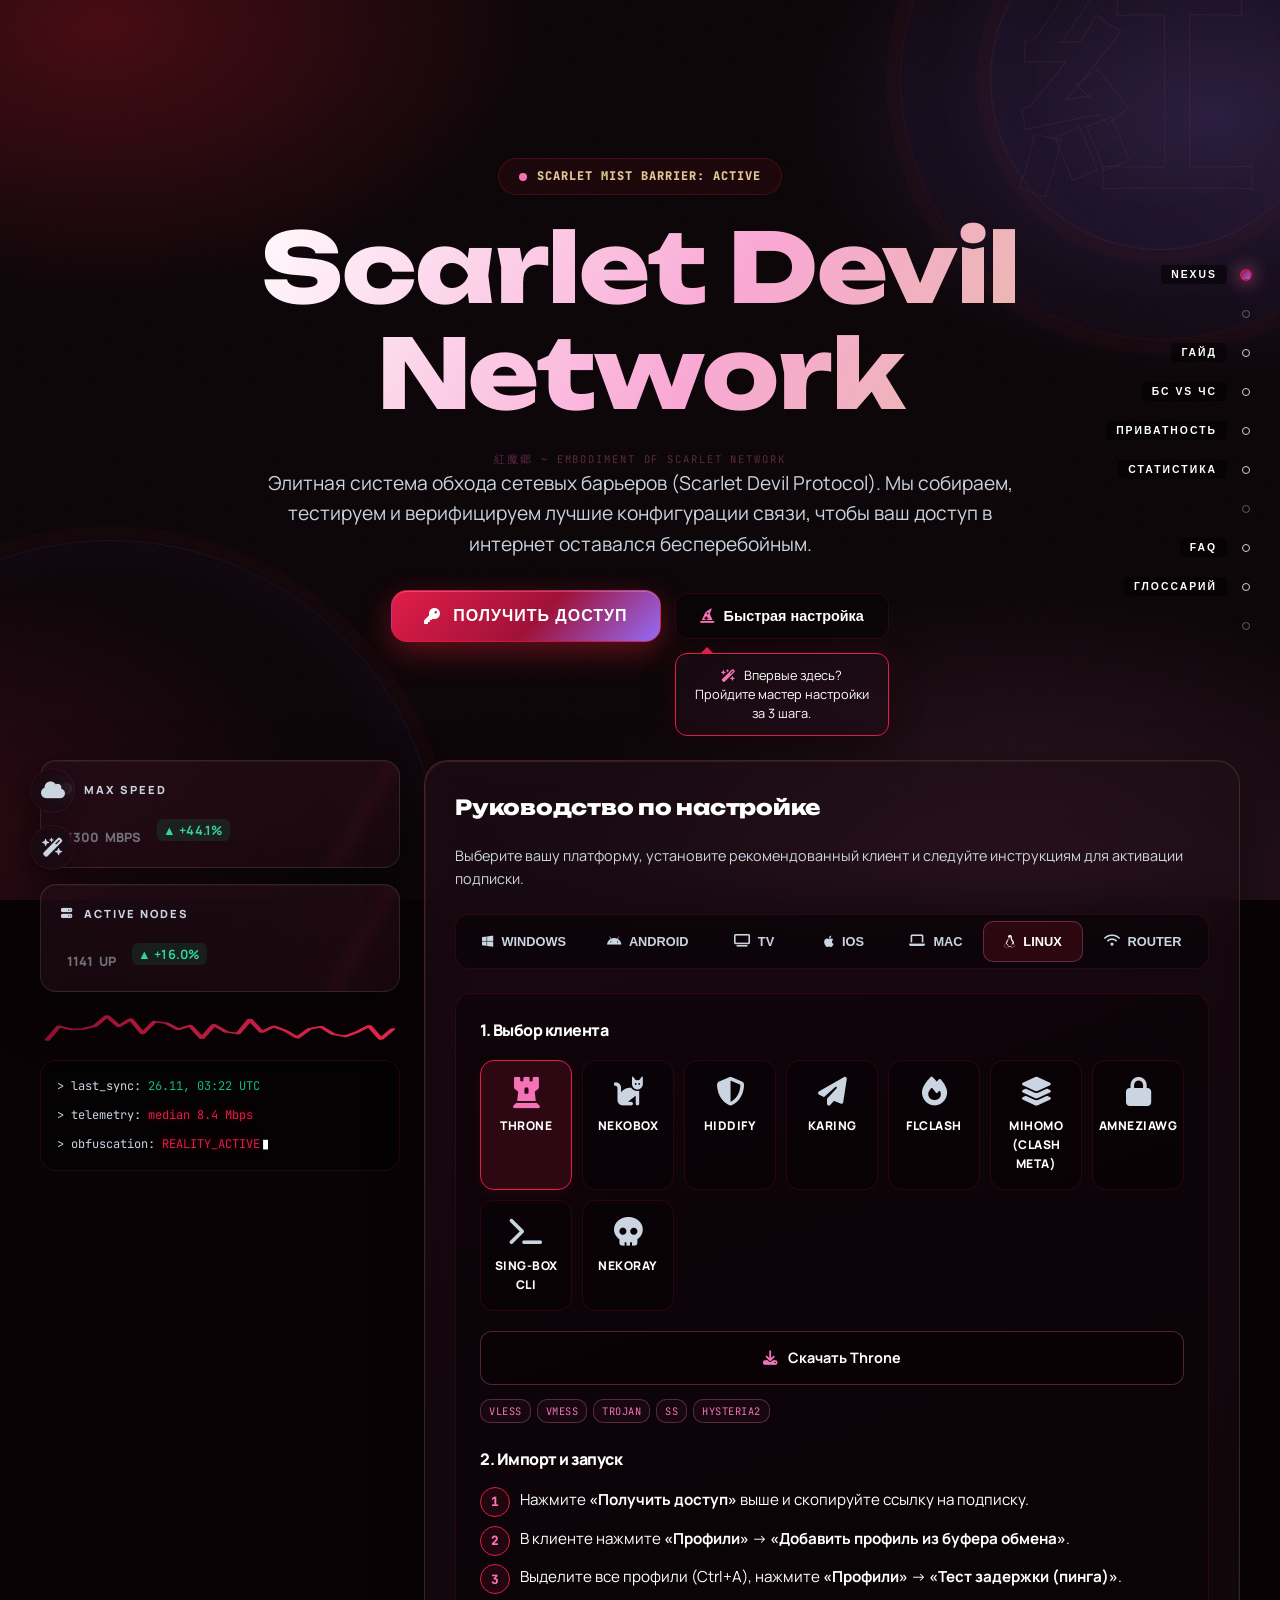
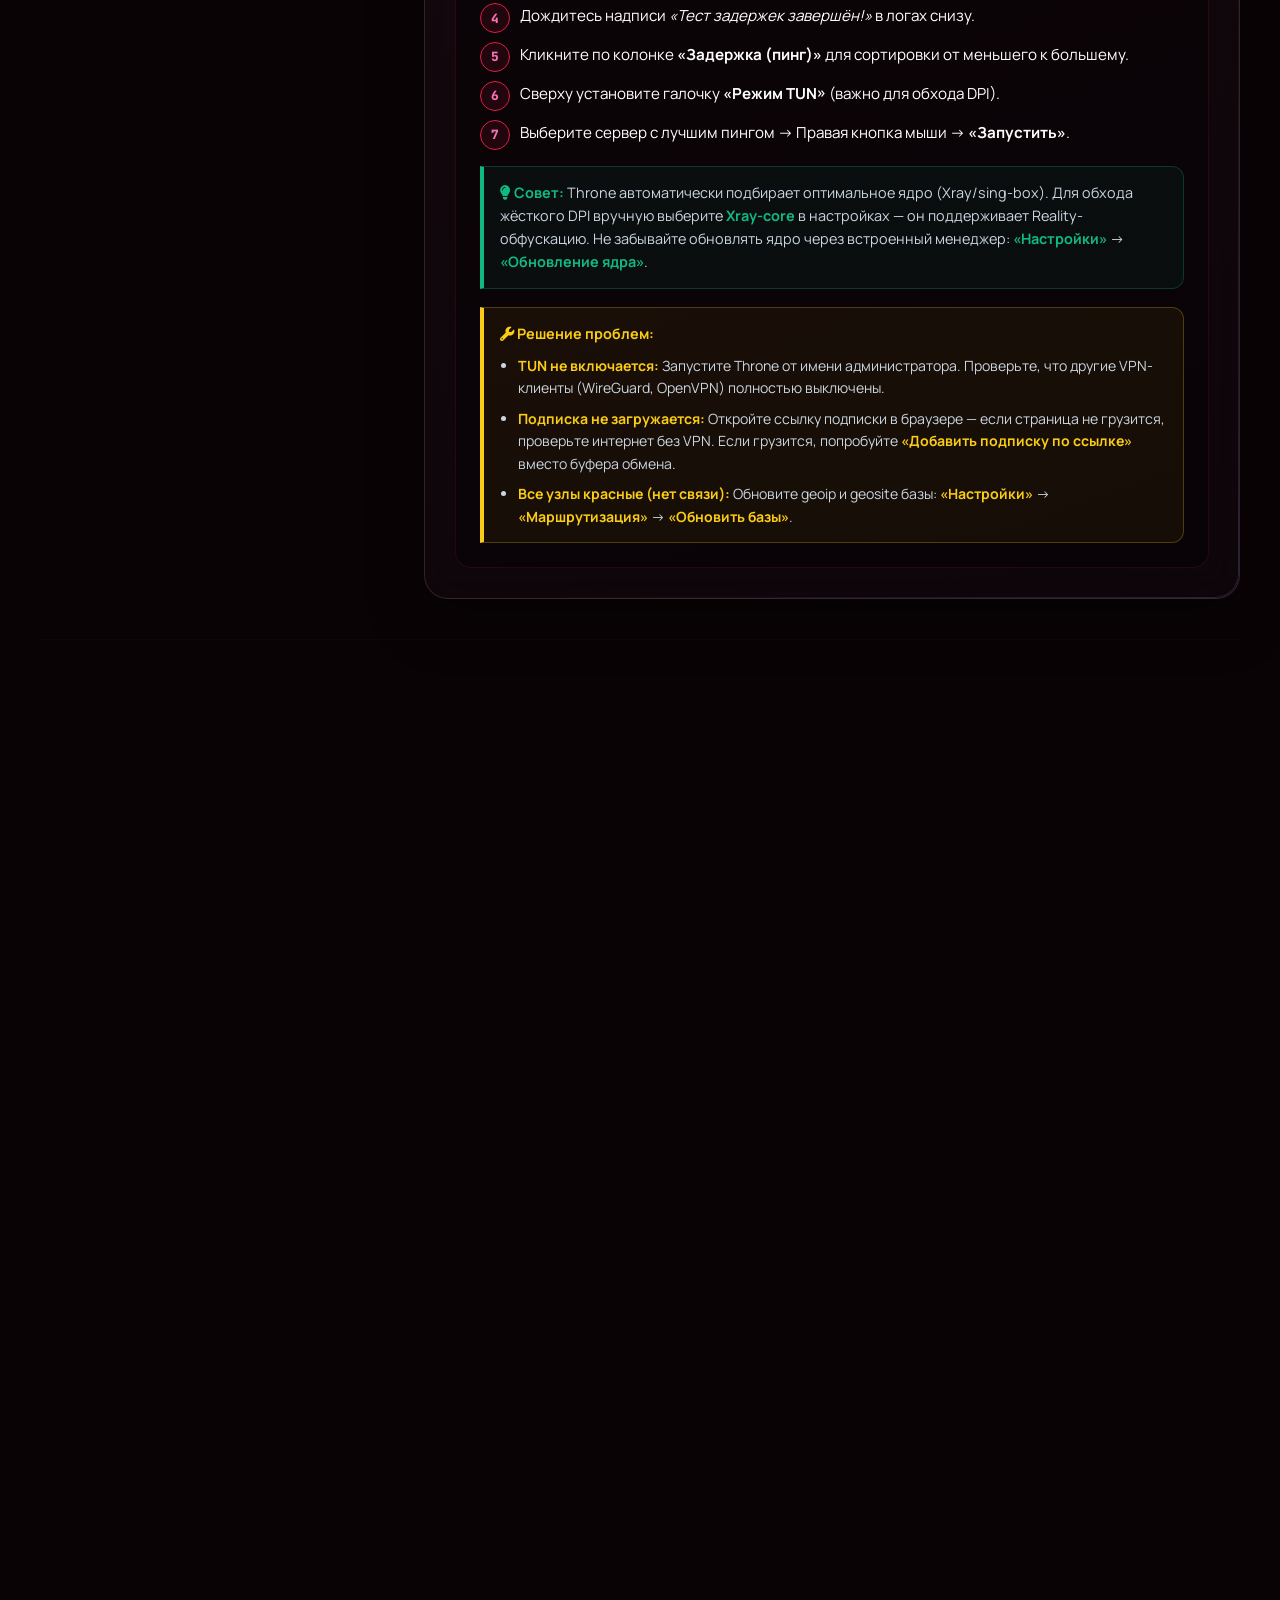
==== commit 029c7b2a: "⏣ Scarlet Matrix Sync: Thu Nov 26 00:22:34 UTC 2026" ====
--- a/index.html
+++ b/index.html
@@ -1988,23 +1988,23 @@
                     <div class="stat-panel">
                         <div class="stat-title"><i class="fa-solid fa-gauge-high"></i> Max Speed</div>
                         <div class="stat-value text-touhou">
-                            <span id="hero-max-speed">902</span><span>Mbps</span>
-                            <span class="trend-chip" id="trend-speed" data-trend="-32.4"></span>
+                            <span id="hero-max-speed">1300</span><span>Mbps</span>
+                            <span class="trend-chip" id="trend-speed" data-trend="+44.1"></span>
                         </div>
                     </div>
                     <div class="stat-panel">
                         <div class="stat-title"><i class="fa-solid fa-server"></i> Active Nodes</div>
                         <div class="stat-value">
-                            <span id="hero-total-nodes">984</span><span>UP</span>
-                            <span class="trend-chip" id="trend-nodes" data-trend="-17.4"></span>
+                            <span id="hero-total-nodes">1141</span><span>UP</span>
+                            <span class="trend-chip" id="trend-nodes" data-trend="+16.0"></span>
                         </div>
                     </div>
 
-                    <svg class="hero-sparkline" id="hero-sparkline" data-history='[{"total": 966, "max_speed": 971}, {"total": 970, "max_speed": 462}, {"total": 1185, "max_speed": 1132}, {"total": 1135, "max_speed": 501}, {"total": 1143, "max_speed": 1677}, {"total": 1184, "max_speed": 1677}, {"total": 1343, "max_speed": 1677}, {"total": 1185, "max_speed": 1180}, {"total": 1295, "max_speed": 819}, {"total": 1073, "max_speed": 909}, {"total": 1256, "max_speed": 1285}, {"total": 1233, "max_speed": 1677}, {"total": 1135, "max_speed": 597}, {"total": 1194, "max_speed": 471}, {"total": 998, "max_speed": 1135}, {"total": 1206, "max_speed": 1128}, {"total": 1096, "max_speed": 1677}, {"total": 1069, "max_speed": 1576}, {"total": 1289, "max_speed": 1676}, {"total": 1093, "max_speed": 1677}, {"total": 1183, "max_speed": 1677}, {"total": 1114, "max_speed": 1677}, {"total": 1006, "max_speed": 1640}, {"total": 1143, "max_speed": 939}, {"total": 1177, "max_speed": 1399}, {"total": 1061, "max_speed": 1312}, {"total": 1025, "max_speed": 1110}, {"total": 1095, "max_speed": 1677}, {"total": 1191, "max_speed": 1334}, {"total": 984, "max_speed": 902}]'
+                    <svg class="hero-sparkline" id="hero-sparkline" data-history='[{"total": 970, "max_speed": 462}, {"total": 1185, "max_speed": 1132}, {"total": 1135, "max_speed": 501}, {"total": 1143, "max_speed": 1677}, {"total": 1184, "max_speed": 1677}, {"total": 1343, "max_speed": 1677}, {"total": 1185, "max_speed": 1180}, {"total": 1295, "max_speed": 819}, {"total": 1073, "max_speed": 909}, {"total": 1256, "max_speed": 1285}, {"total": 1233, "max_speed": 1677}, {"total": 1135, "max_speed": 597}, {"total": 1194, "max_speed": 471}, {"total": 998, "max_speed": 1135}, {"total": 1206, "max_speed": 1128}, {"total": 1096, "max_speed": 1677}, {"total": 1069, "max_speed": 1576}, {"total": 1289, "max_speed": 1676}, {"total": 1093, "max_speed": 1677}, {"total": 1183, "max_speed": 1677}, {"total": 1114, "max_speed": 1677}, {"total": 1006, "max_speed": 1640}, {"total": 1143, "max_speed": 939}, {"total": 1177, "max_speed": 1399}, {"total": 1061, "max_speed": 1312}, {"total": 1025, "max_speed": 1110}, {"total": 1095, "max_speed": 1677}, {"total": 1191, "max_speed": 1334}, {"total": 984, "max_speed": 902}, {"total": 1141, "max_speed": 1300}]'
                          preserveAspectRatio="none" aria-hidden="true"></svg>
 
                     <div class="sys-log">
-                        <div class="line">> last_sync: <span class="sys-log-time" data-utc="2026-11-25T17:18:04.899500+00:00">25.11 17:18 MSK</span></div>
+                        <div class="line">> last_sync: <span class="sys-log-time" data-utc="2026-11-26T03:22:33.545455+00:00">26.11 03:22 MSK</span></div>
                         <div class="line">> telemetry: <span class="magic" id="sys-telemetry">…</span></div>
                         <div class="line">> obfuscation: <span class="magic">REALITY_ACTIVE</span></div>
                     </div>
@@ -2182,20 +2182,20 @@
 
                 <!-- Stats data from merge.py -->
                 <div id="stats-data"
-                     data-bs-count="111"
-                     data-chs-count="873"
-                     data-vless-count="518"
-                     data-vmess-count="84"
-                     data-trojan-count="56"
-                     data-ss-count="237"
-                     data-hy2-count="89"
-                     data-max-speed="902"
-                     data-avg-speed="16.5"
-                     data-median-speed="6.5"
-                     data-speed-p90="25.6"
-                     data-total-nodes="984"
-                     data-country-stats='[{"code": "US", "count": 256, "flag": ""}, {"code": "NL", "count": 119, "flag": ""}, {"code": "DE", "count": 102, "flag": ""}, {"code": "RU", "count": 69, "flag": ""}, {"code": "JP", "count": 50, "flag": ""}, {"code": "SG", "count": 48, "flag": ""}, {"code": "FR", "count": 39, "flag": ""}, {"code": "HK", "count": 23, "flag": ""}, {"code": "CH", "count": 21, "flag": ""}, {"code": "CA", "count": 19, "flag": ""}]'
-                     data-node-stats='{"total": 984, "max_speed": 902, "avg_speed": 16.5, "median_speed": 6.5, "speed_p90": 25.6, "bs": 111, "chs": 873, "vless": 518, "vmess": 84, "trojan": 56, "ss": 237, "hy2": 89, "countries": [{"code": "US", "count": 256, "flag": ""}, {"code": "NL", "count": 119, "flag": ""}, {"code": "DE", "count": 102, "flag": ""}, {"code": "RU", "count": 69, "flag": ""}, {"code": "JP", "count": 50, "flag": ""}, {"code": "SG", "count": 48, "flag": ""}, {"code": "FR", "count": 39, "flag": ""}, {"code": "HK", "count": 23, "flag": ""}, {"code": "CH", "count": 21, "flag": ""}, {"code": "CA", "count": 19, "flag": ""}]}'
+                     data-bs-count="126"
+                     data-chs-count="1015"
+                     data-vless-count="642"
+                     data-vmess-count="87"
+                     data-trojan-count="78"
+                     data-ss-count="253"
+                     data-hy2-count="81"
+                     data-max-speed="1300"
+                     data-avg-speed="16.9"
+                     data-median-speed="8.4"
+                     data-speed-p90="39.2"
+                     data-total-nodes="1141"
+                     data-country-stats='[{"code": "US", "count": 265, "flag": ""}, {"code": "NL", "count": 132, "flag": ""}, {"code": "DE", "count": 132, "flag": ""}, {"code": "CA", "count": 94, "flag": ""}, {"code": "SG", "count": 52, "flag": ""}, {"code": "FR", "count": 52, "flag": ""}, {"code": "RU", "count": 51, "flag": ""}, {"code": "JP", "count": 49, "flag": ""}, {"code": "TR", "count": 46, "flag": ""}, {"code": "GB", "count": 43, "flag": ""}]'
+                     data-node-stats='{"total": 1141, "max_speed": 1300, "avg_speed": 16.9, "median_speed": 8.4, "speed_p90": 39.2, "bs": 126, "chs": 1015, "vless": 642, "vmess": 87, "trojan": 78, "ss": 253, "hy2": 81, "countries": [{"code": "US", "count": 265, "flag": ""}, {"code": "NL", "count": 132, "flag": ""}, {"code": "DE", "count": 132, "flag": ""}, {"code": "CA", "count": 94, "flag": ""}, {"code": "SG", "count": 52, "flag": ""}, {"code": "FR", "count": 52, "flag": ""}, {"code": "RU", "count": 51, "flag": ""}, {"code": "JP", "count": 49, "flag": ""}, {"code": "TR", "count": 46, "flag": ""}, {"code": "GB", "count": 43, "flag": ""}]}'
                      style="display:none;">
                 </div>
 
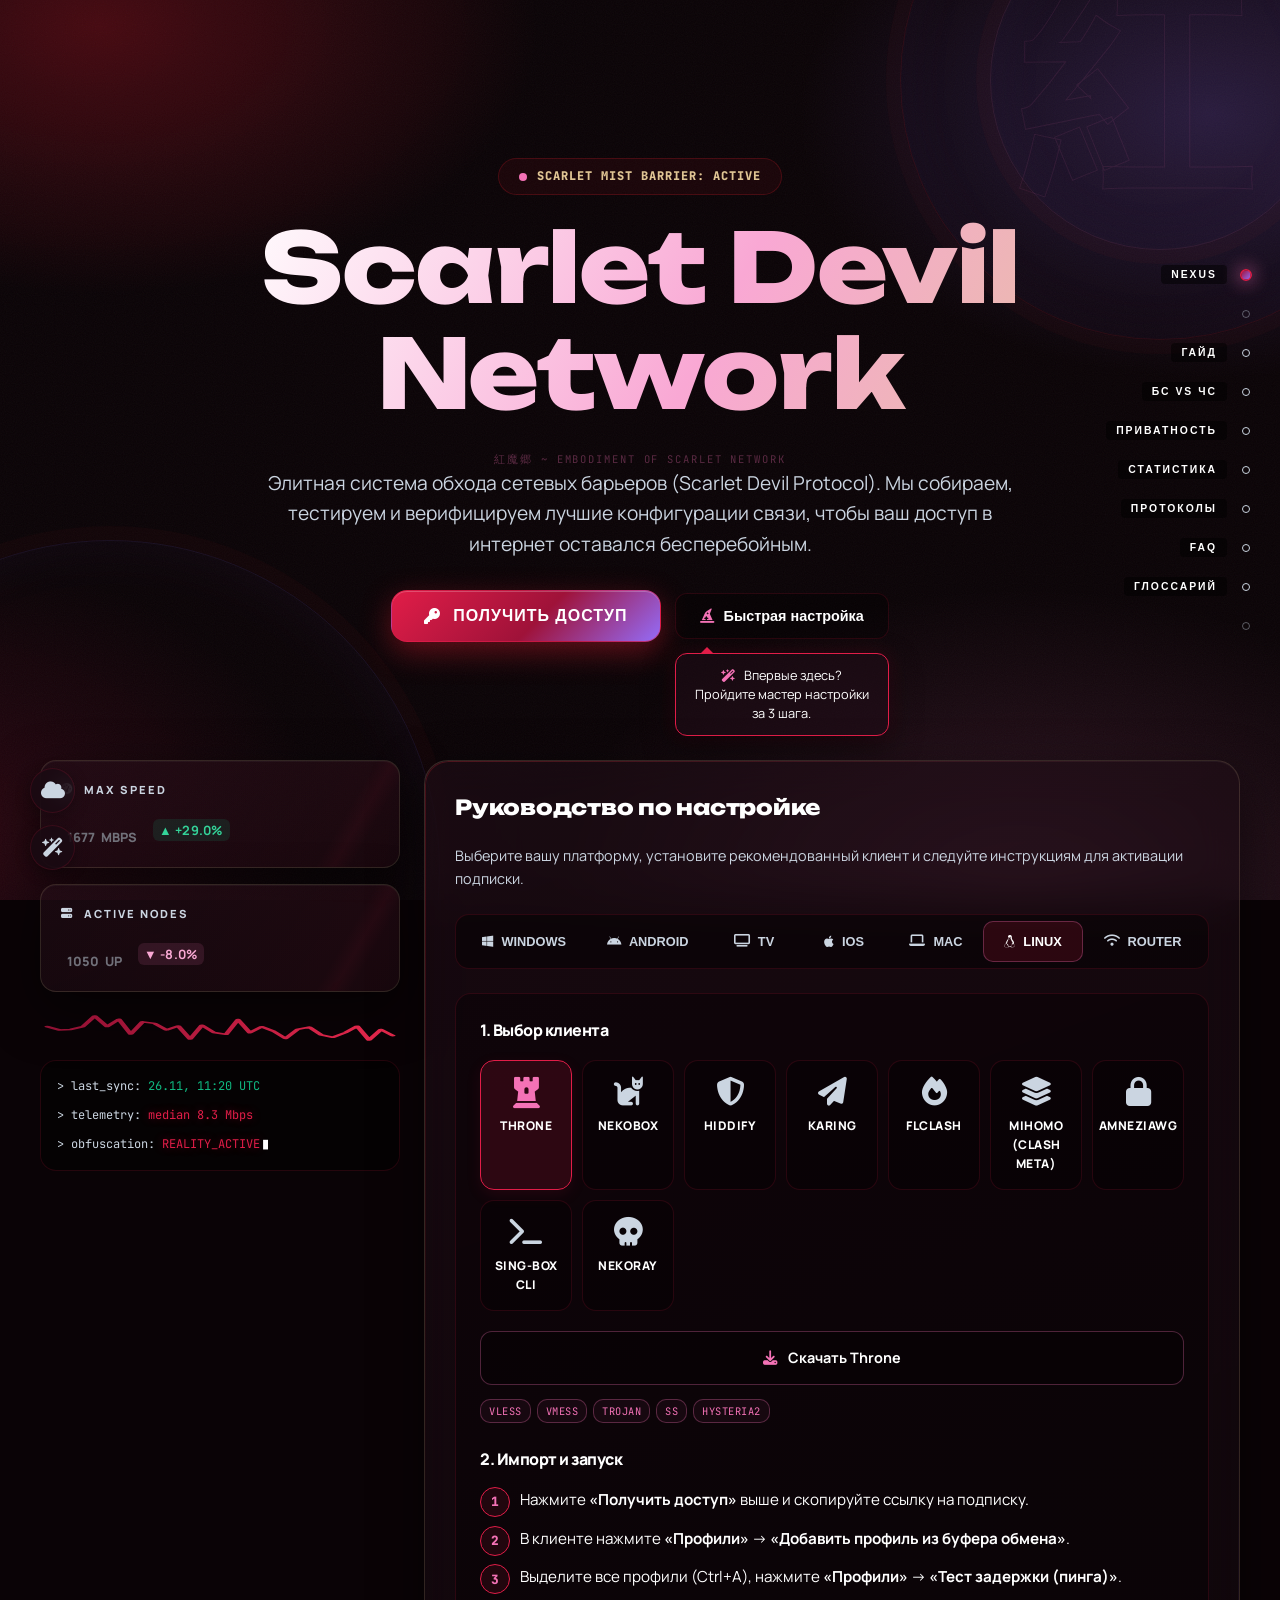
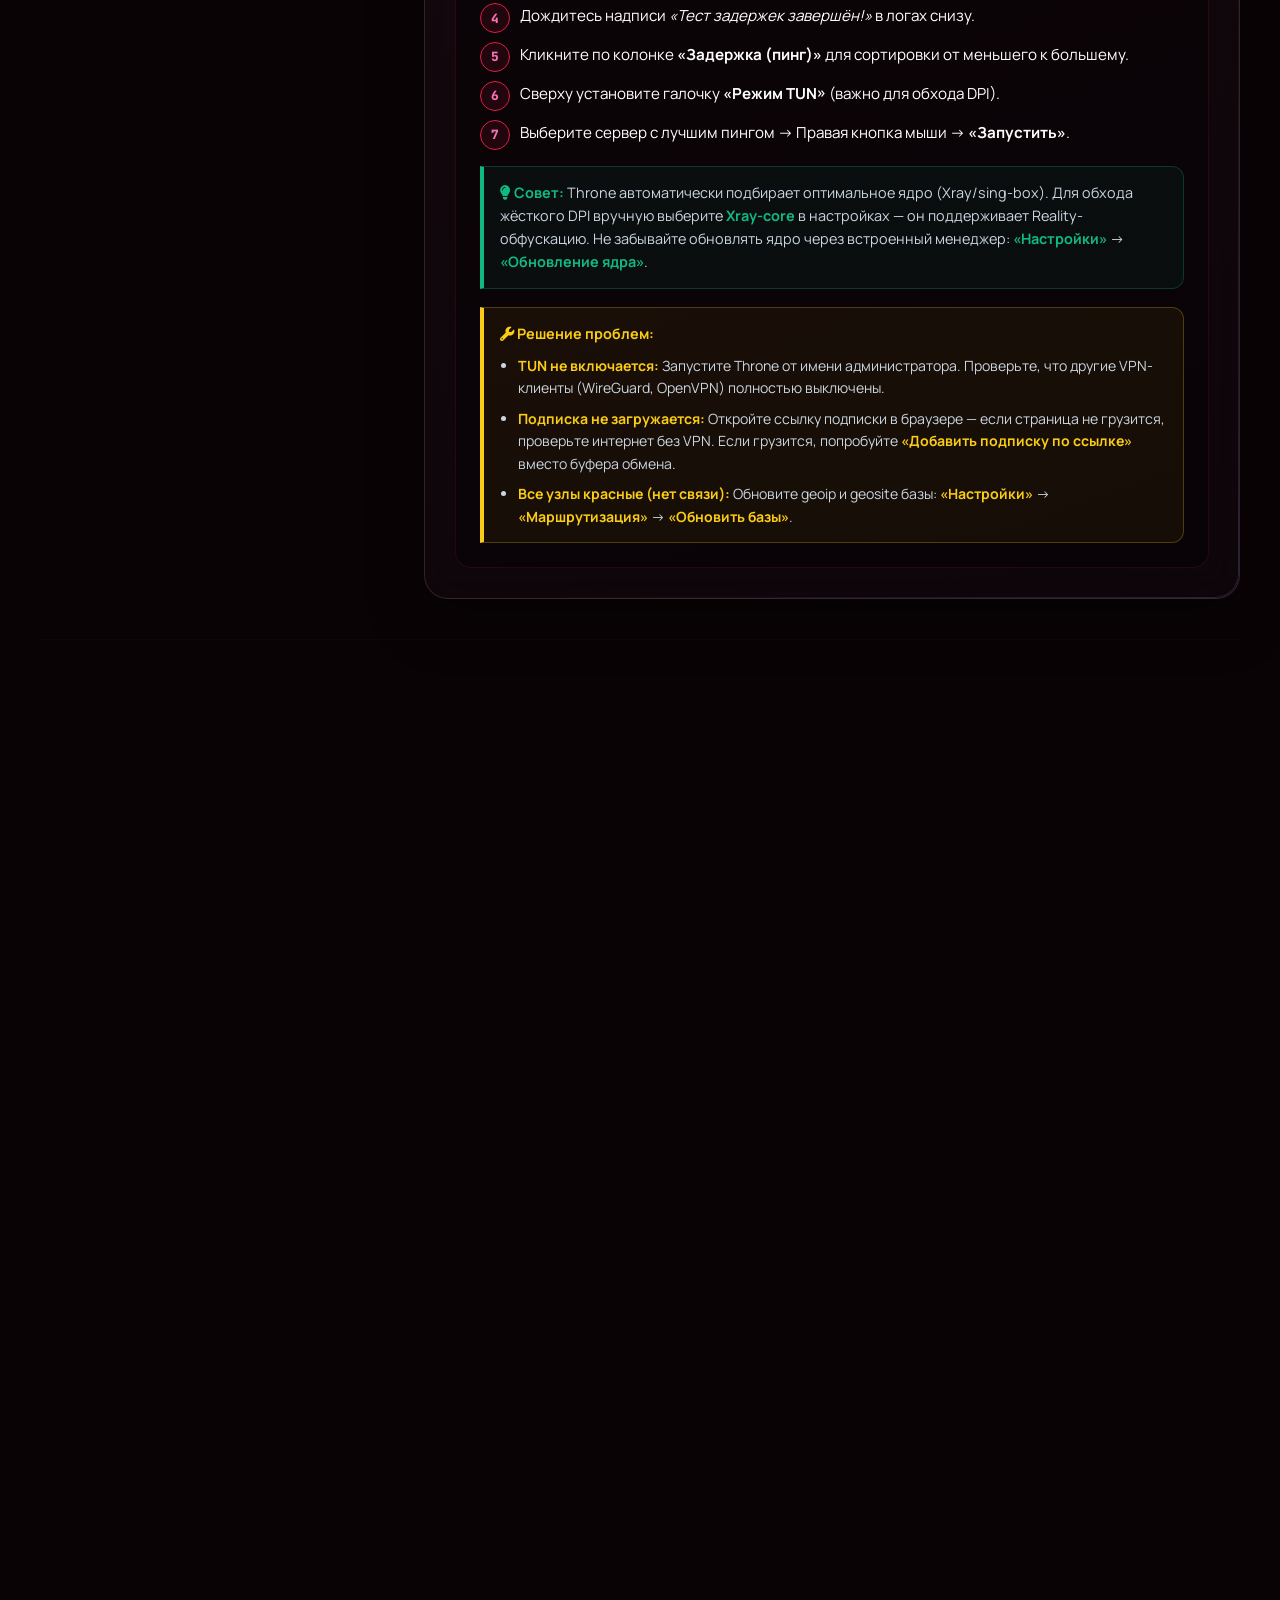
==== commit b2ab8850: "⏣ Scarlet Matrix Sync: Thu Nov 26 08:20:08 UTC 2026" ====
--- a/index.html
+++ b/index.html
@@ -1988,23 +1988,23 @@
                     <div class="stat-panel">
                         <div class="stat-title"><i class="fa-solid fa-gauge-high"></i> Max Speed</div>
                         <div class="stat-value text-touhou">
-                            <span id="hero-max-speed">1300</span><span>Mbps</span>
-                            <span class="trend-chip" id="trend-speed" data-trend="+44.1"></span>
+                            <span id="hero-max-speed">1677</span><span>Mbps</span>
+                            <span class="trend-chip" id="trend-speed" data-trend="+29.0"></span>
                         </div>
                     </div>
                     <div class="stat-panel">
                         <div class="stat-title"><i class="fa-solid fa-server"></i> Active Nodes</div>
                         <div class="stat-value">
-                            <span id="hero-total-nodes">1141</span><span>UP</span>
-                            <span class="trend-chip" id="trend-nodes" data-trend="+16.0"></span>
+                            <span id="hero-total-nodes">1050</span><span>UP</span>
+                            <span class="trend-chip" id="trend-nodes" data-trend="-8.0"></span>
                         </div>
                     </div>
 
-                    <svg class="hero-sparkline" id="hero-sparkline" data-history='[{"total": 970, "max_speed": 462}, {"total": 1185, "max_speed": 1132}, {"total": 1135, "max_speed": 501}, {"total": 1143, "max_speed": 1677}, {"total": 1184, "max_speed": 1677}, {"total": 1343, "max_speed": 1677}, {"total": 1185, "max_speed": 1180}, {"total": 1295, "max_speed": 819}, {"total": 1073, "max_speed": 909}, {"total": 1256, "max_speed": 1285}, {"total": 1233, "max_speed": 1677}, {"total": 1135, "max_speed": 597}, {"total": 1194, "max_speed": 471}, {"total": 998, "max_speed": 1135}, {"total": 1206, "max_speed": 1128}, {"total": 1096, "max_speed": 1677}, {"total": 1069, "max_speed": 1576}, {"total": 1289, "max_speed": 1676}, {"total": 1093, "max_speed": 1677}, {"total": 1183, "max_speed": 1677}, {"total": 1114, "max_speed": 1677}, {"total": 1006, "max_speed": 1640}, {"total": 1143, "max_speed": 939}, {"total": 1177, "max_speed": 1399}, {"total": 1061, "max_speed": 1312}, {"total": 1025, "max_speed": 1110}, {"total": 1095, "max_speed": 1677}, {"total": 1191, "max_speed": 1334}, {"total": 984, "max_speed": 902}, {"total": 1141, "max_speed": 1300}]'
+                    <svg class="hero-sparkline" id="hero-sparkline" data-history='[{"total": 1185, "max_speed": 1132}, {"total": 1135, "max_speed": 501}, {"total": 1143, "max_speed": 1677}, {"total": 1184, "max_speed": 1677}, {"total": 1343, "max_speed": 1677}, {"total": 1185, "max_speed": 1180}, {"total": 1295, "max_speed": 819}, {"total": 1073, "max_speed": 909}, {"total": 1256, "max_speed": 1285}, {"total": 1233, "max_speed": 1677}, {"total": 1135, "max_speed": 597}, {"total": 1194, "max_speed": 471}, {"total": 998, "max_speed": 1135}, {"total": 1206, "max_speed": 1128}, {"total": 1096, "max_speed": 1677}, {"total": 1069, "max_speed": 1576}, {"total": 1289, "max_speed": 1676}, {"total": 1093, "max_speed": 1677}, {"total": 1183, "max_speed": 1677}, {"total": 1114, "max_speed": 1677}, {"total": 1006, "max_speed": 1640}, {"total": 1143, "max_speed": 939}, {"total": 1177, "max_speed": 1399}, {"total": 1061, "max_speed": 1312}, {"total": 1025, "max_speed": 1110}, {"total": 1095, "max_speed": 1677}, {"total": 1191, "max_speed": 1334}, {"total": 984, "max_speed": 902}, {"total": 1141, "max_speed": 1300}, {"total": 1050, "max_speed": 1677}]'
                          preserveAspectRatio="none" aria-hidden="true"></svg>
 
                     <div class="sys-log">
-                        <div class="line">> last_sync: <span class="sys-log-time" data-utc="2026-11-26T03:22:33.545455+00:00">26.11 03:22 MSK</span></div>
+                        <div class="line">> last_sync: <span class="sys-log-time" data-utc="2026-11-26T11:20:08.125704+00:00">26.11 11:20 MSK</span></div>
                         <div class="line">> telemetry: <span class="magic" id="sys-telemetry">…</span></div>
                         <div class="line">> obfuscation: <span class="magic">REALITY_ACTIVE</span></div>
                     </div>
@@ -2182,20 +2182,20 @@
 
                 <!-- Stats data from merge.py -->
                 <div id="stats-data"
-                     data-bs-count="126"
-                     data-chs-count="1015"
-                     data-vless-count="642"
-                     data-vmess-count="87"
-                     data-trojan-count="78"
-                     data-ss-count="253"
-                     data-hy2-count="81"
-                     data-max-speed="1300"
-                     data-avg-speed="16.9"
-                     data-median-speed="8.4"
-                     data-speed-p90="39.2"
-                     data-total-nodes="1141"
-                     data-country-stats='[{"code": "US", "count": 265, "flag": ""}, {"code": "NL", "count": 132, "flag": ""}, {"code": "DE", "count": 132, "flag": ""}, {"code": "CA", "count": 94, "flag": ""}, {"code": "SG", "count": 52, "flag": ""}, {"code": "FR", "count": 52, "flag": ""}, {"code": "RU", "count": 51, "flag": ""}, {"code": "JP", "count": 49, "flag": ""}, {"code": "TR", "count": 46, "flag": ""}, {"code": "GB", "count": 43, "flag": ""}]'
-                     data-node-stats='{"total": 1141, "max_speed": 1300, "avg_speed": 16.9, "median_speed": 8.4, "speed_p90": 39.2, "bs": 126, "chs": 1015, "vless": 642, "vmess": 87, "trojan": 78, "ss": 253, "hy2": 81, "countries": [{"code": "US", "count": 265, "flag": ""}, {"code": "NL", "count": 132, "flag": ""}, {"code": "DE", "count": 132, "flag": ""}, {"code": "CA", "count": 94, "flag": ""}, {"code": "SG", "count": 52, "flag": ""}, {"code": "FR", "count": 52, "flag": ""}, {"code": "RU", "count": 51, "flag": ""}, {"code": "JP", "count": 49, "flag": ""}, {"code": "TR", "count": 46, "flag": ""}, {"code": "GB", "count": 43, "flag": ""}]}'
+                     data-bs-count="101"
+                     data-chs-count="949"
+                     data-vless-count="484"
+                     data-vmess-count="85"
+                     data-trojan-count="67"
+                     data-ss-count="330"
+                     data-hy2-count="84"
+                     data-max-speed="1677"
+                     data-avg-speed="25.5"
+                     data-median-speed="8.3"
+                     data-speed-p90="36.5"
+                     data-total-nodes="1050"
+                     data-country-stats='[{"code": "US", "count": 263, "flag": ""}, {"code": "JP", "count": 129, "flag": ""}, {"code": "NL", "count": 128, "flag": ""}, {"code": "DE", "count": 93, "flag": ""}, {"code": "RU", "count": 53, "flag": ""}, {"code": "FR", "count": 47, "flag": ""}, {"code": "GB", "count": 38, "flag": ""}, {"code": "SG", "count": 36, "flag": ""}, {"code": "TR", "count": 29, "flag": ""}, {"code": "CA", "count": 20, "flag": ""}]'
+                     data-node-stats='{"total": 1050, "max_speed": 1677, "avg_speed": 25.5, "median_speed": 8.3, "speed_p90": 36.5, "bs": 101, "chs": 949, "vless": 484, "vmess": 85, "trojan": 67, "ss": 330, "hy2": 84, "countries": [{"code": "US", "count": 263, "flag": ""}, {"code": "JP", "count": 129, "flag": ""}, {"code": "NL", "count": 128, "flag": ""}, {"code": "DE", "count": 93, "flag": ""}, {"code": "RU", "count": 53, "flag": ""}, {"code": "FR", "count": 47, "flag": ""}, {"code": "GB", "count": 38, "flag": ""}, {"code": "SG", "count": 36, "flag": ""}, {"code": "TR", "count": 29, "flag": ""}, {"code": "CA", "count": 20, "flag": ""}]}'
                      style="display:none;">
                 </div>
 
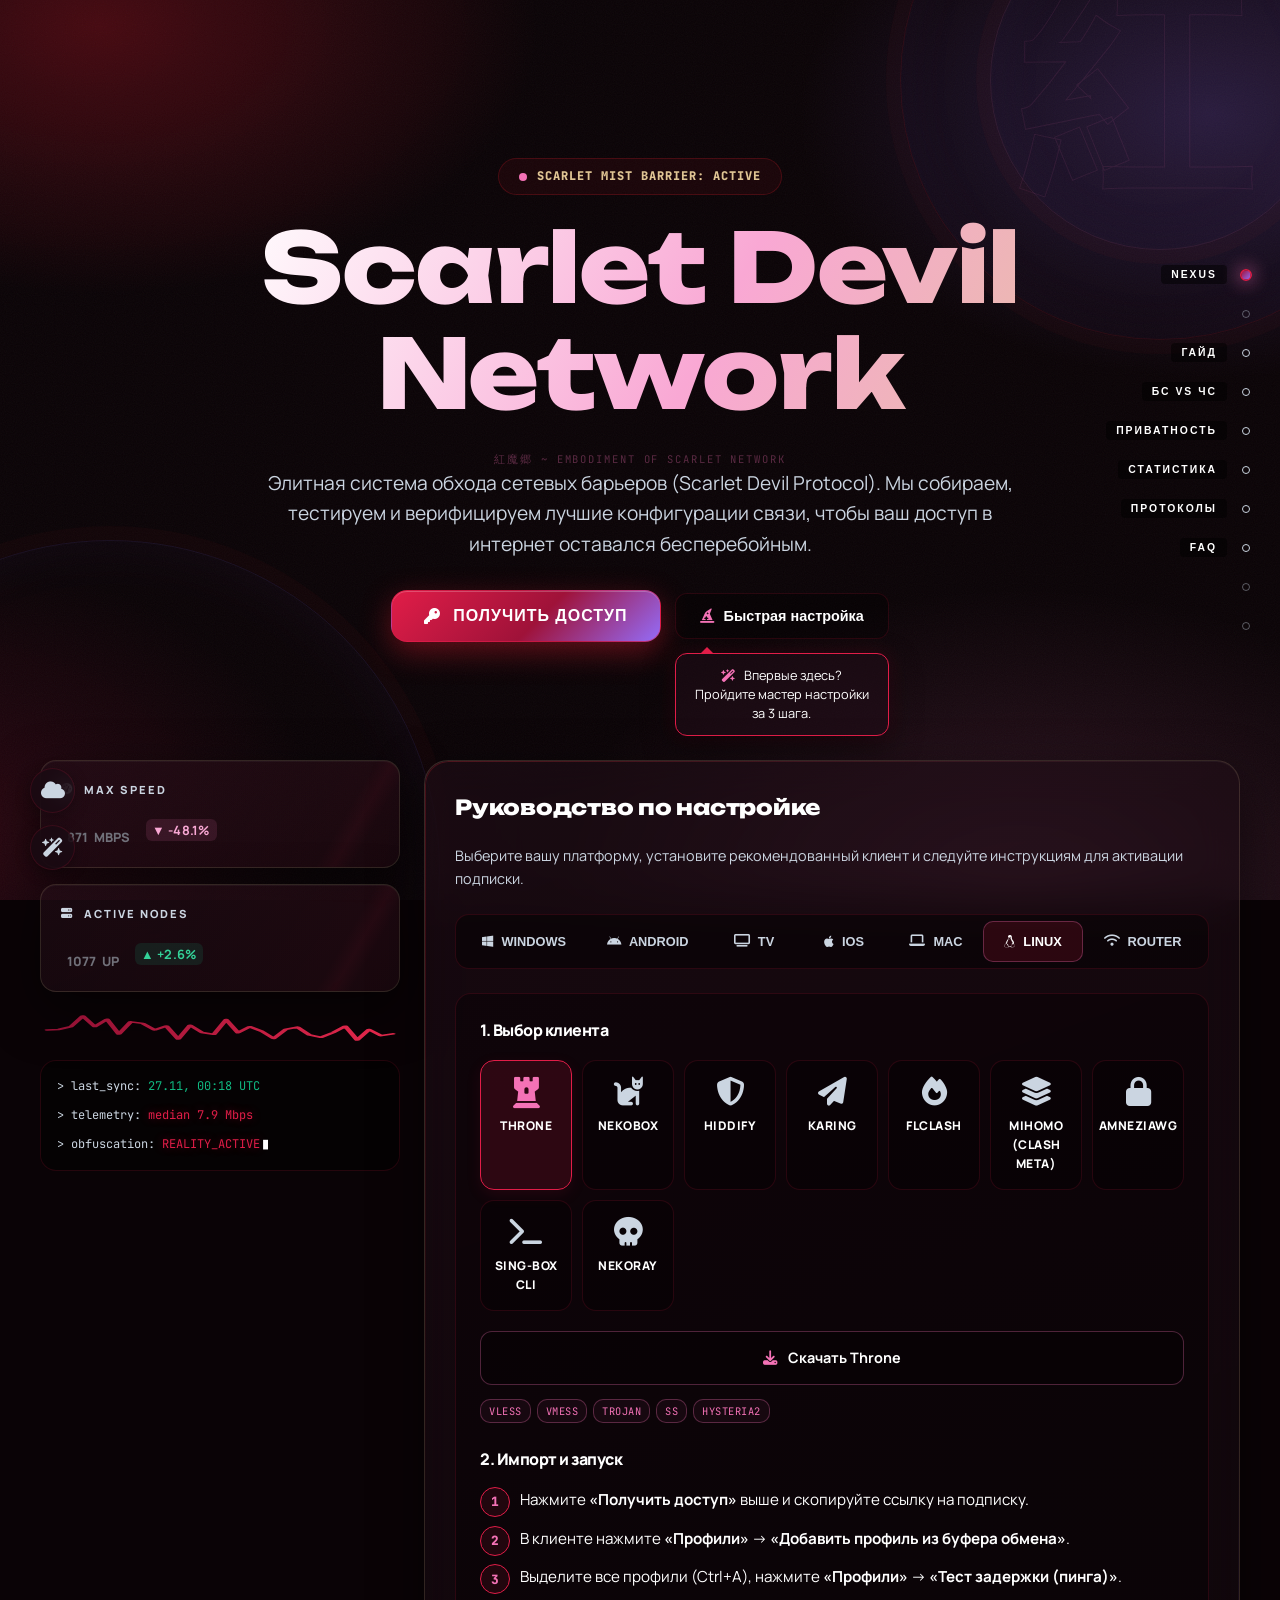
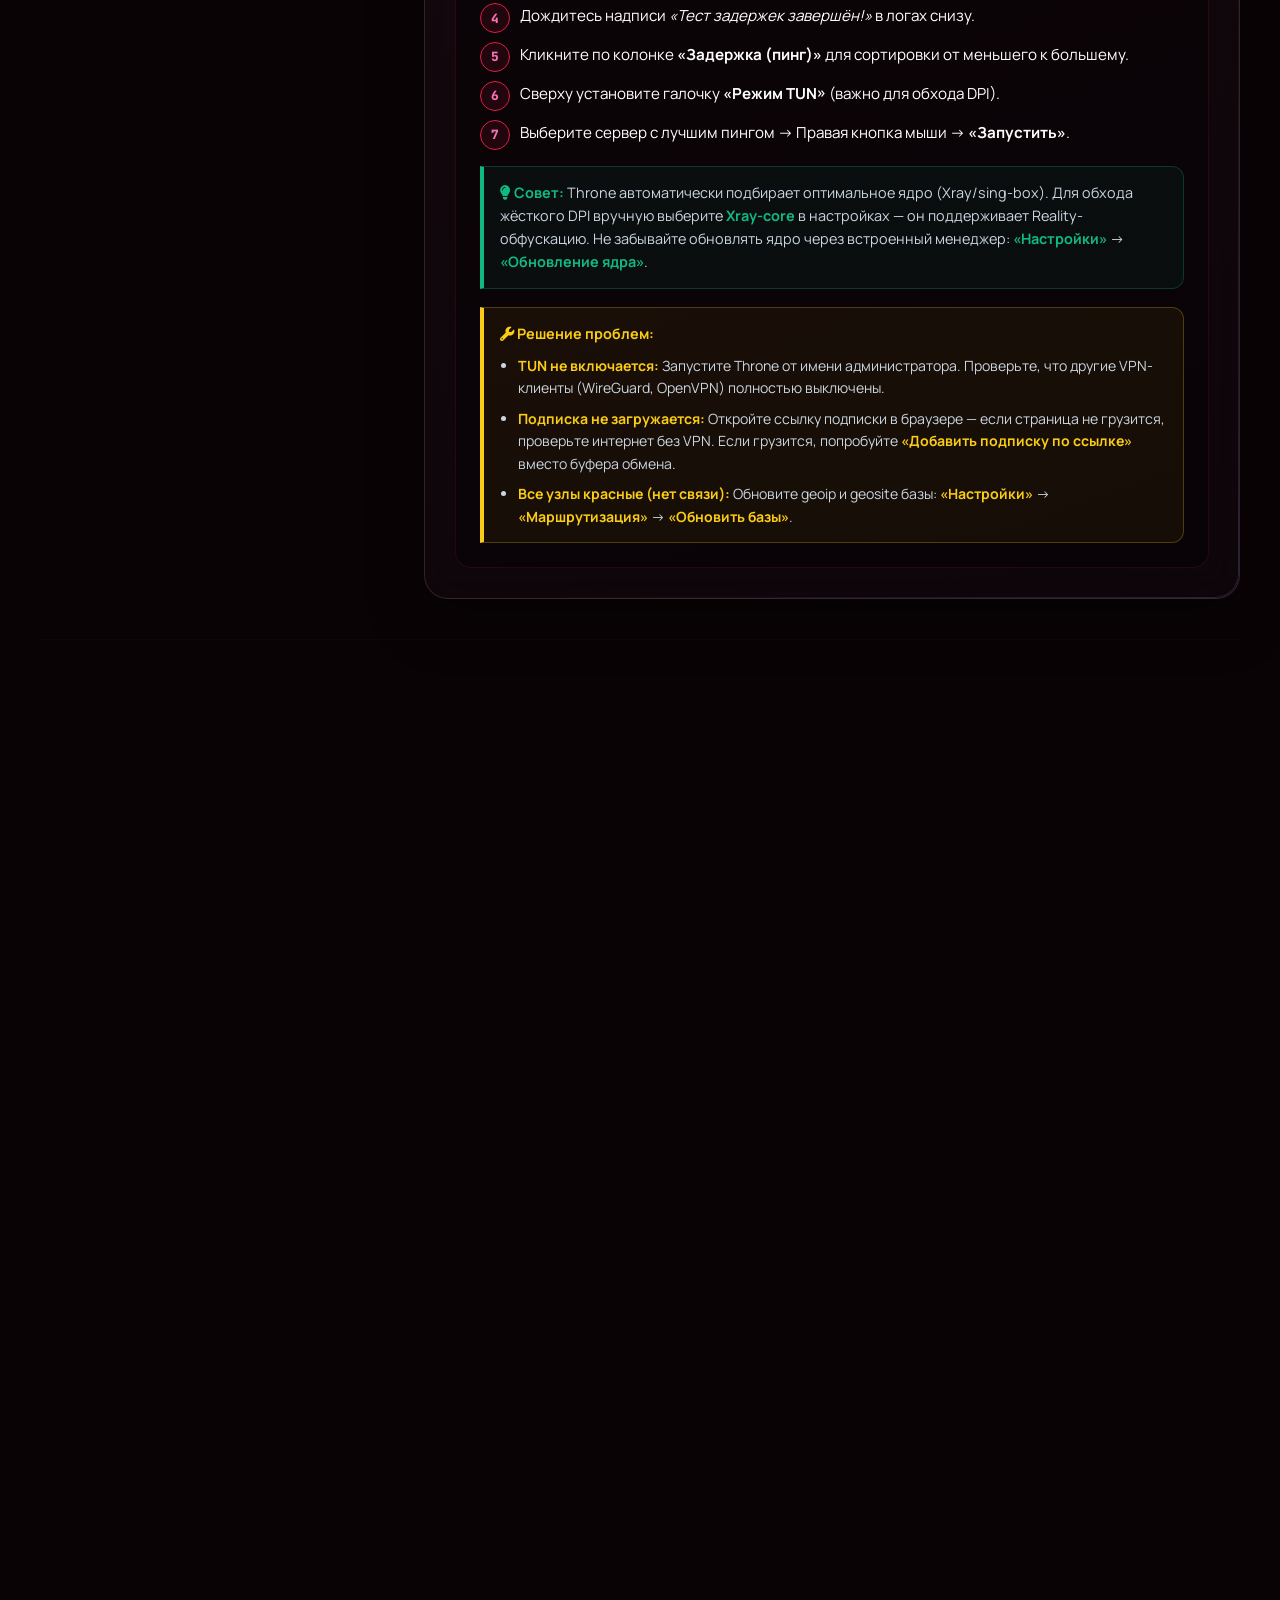
==== commit 5e7b009a: "⏣ Scarlet Matrix Sync: Thu Nov 26 21:18:11 UTC 2026" ====
--- a/index.html
+++ b/index.html
@@ -1988,23 +1988,23 @@
                     <div class="stat-panel">
                         <div class="stat-title"><i class="fa-solid fa-gauge-high"></i> Max Speed</div>
                         <div class="stat-value text-touhou">
-                            <span id="hero-max-speed">1677</span><span>Mbps</span>
-                            <span class="trend-chip" id="trend-speed" data-trend="+29.0"></span>
+                            <span id="hero-max-speed">871</span><span>Mbps</span>
+                            <span class="trend-chip" id="trend-speed" data-trend="-48.1"></span>
                         </div>
                     </div>
                     <div class="stat-panel">
                         <div class="stat-title"><i class="fa-solid fa-server"></i> Active Nodes</div>
                         <div class="stat-value">
-                            <span id="hero-total-nodes">1050</span><span>UP</span>
-                            <span class="trend-chip" id="trend-nodes" data-trend="-8.0"></span>
+                            <span id="hero-total-nodes">1077</span><span>UP</span>
+                            <span class="trend-chip" id="trend-nodes" data-trend="+2.6"></span>
                         </div>
                     </div>
 
-                    <svg class="hero-sparkline" id="hero-sparkline" data-history='[{"total": 1185, "max_speed": 1132}, {"total": 1135, "max_speed": 501}, {"total": 1143, "max_speed": 1677}, {"total": 1184, "max_speed": 1677}, {"total": 1343, "max_speed": 1677}, {"total": 1185, "max_speed": 1180}, {"total": 1295, "max_speed": 819}, {"total": 1073, "max_speed": 909}, {"total": 1256, "max_speed": 1285}, {"total": 1233, "max_speed": 1677}, {"total": 1135, "max_speed": 597}, {"total": 1194, "max_speed": 471}, {"total": 998, "max_speed": 1135}, {"total": 1206, "max_speed": 1128}, {"total": 1096, "max_speed": 1677}, {"total": 1069, "max_speed": 1576}, {"total": 1289, "max_speed": 1676}, {"total": 1093, "max_speed": 1677}, {"total": 1183, "max_speed": 1677}, {"total": 1114, "max_speed": 1677}, {"total": 1006, "max_speed": 1640}, {"total": 1143, "max_speed": 939}, {"total": 1177, "max_speed": 1399}, {"total": 1061, "max_speed": 1312}, {"total": 1025, "max_speed": 1110}, {"total": 1095, "max_speed": 1677}, {"total": 1191, "max_speed": 1334}, {"total": 984, "max_speed": 902}, {"total": 1141, "max_speed": 1300}, {"total": 1050, "max_speed": 1677}]'
+                    <svg class="hero-sparkline" id="hero-sparkline" data-history='[{"total": 1135, "max_speed": 501}, {"total": 1143, "max_speed": 1677}, {"total": 1184, "max_speed": 1677}, {"total": 1343, "max_speed": 1677}, {"total": 1185, "max_speed": 1180}, {"total": 1295, "max_speed": 819}, {"total": 1073, "max_speed": 909}, {"total": 1256, "max_speed": 1285}, {"total": 1233, "max_speed": 1677}, {"total": 1135, "max_speed": 597}, {"total": 1194, "max_speed": 471}, {"total": 998, "max_speed": 1135}, {"total": 1206, "max_speed": 1128}, {"total": 1096, "max_speed": 1677}, {"total": 1069, "max_speed": 1576}, {"total": 1289, "max_speed": 1676}, {"total": 1093, "max_speed": 1677}, {"total": 1183, "max_speed": 1677}, {"total": 1114, "max_speed": 1677}, {"total": 1006, "max_speed": 1640}, {"total": 1143, "max_speed": 939}, {"total": 1177, "max_speed": 1399}, {"total": 1061, "max_speed": 1312}, {"total": 1025, "max_speed": 1110}, {"total": 1095, "max_speed": 1677}, {"total": 1191, "max_speed": 1334}, {"total": 984, "max_speed": 902}, {"total": 1141, "max_speed": 1300}, {"total": 1050, "max_speed": 1677}, {"total": 1077, "max_speed": 871}]'
                          preserveAspectRatio="none" aria-hidden="true"></svg>
 
                     <div class="sys-log">
-                        <div class="line">> last_sync: <span class="sys-log-time" data-utc="2026-11-26T11:20:08.125704+00:00">26.11 11:20 MSK</span></div>
+                        <div class="line">> last_sync: <span class="sys-log-time" data-utc="2026-11-27T00:18:10.419681+00:00">27.11 00:18 MSK</span></div>
                         <div class="line">> telemetry: <span class="magic" id="sys-telemetry">…</span></div>
                         <div class="line">> obfuscation: <span class="magic">REALITY_ACTIVE</span></div>
                     </div>
@@ -2182,20 +2182,20 @@
 
                 <!-- Stats data from merge.py -->
                 <div id="stats-data"
-                     data-bs-count="101"
-                     data-chs-count="949"
-                     data-vless-count="484"
-                     data-vmess-count="85"
-                     data-trojan-count="67"
-                     data-ss-count="330"
-                     data-hy2-count="84"
-                     data-max-speed="1677"
-                     data-avg-speed="25.5"
-                     data-median-speed="8.3"
-                     data-speed-p90="36.5"
-                     data-total-nodes="1050"
-                     data-country-stats='[{"code": "US", "count": 263, "flag": ""}, {"code": "JP", "count": 129, "flag": ""}, {"code": "NL", "count": 128, "flag": ""}, {"code": "DE", "count": 93, "flag": ""}, {"code": "RU", "count": 53, "flag": ""}, {"code": "FR", "count": 47, "flag": ""}, {"code": "GB", "count": 38, "flag": ""}, {"code": "SG", "count": 36, "flag": ""}, {"code": "TR", "count": 29, "flag": ""}, {"code": "CA", "count": 20, "flag": ""}]'
-                     data-node-stats='{"total": 1050, "max_speed": 1677, "avg_speed": 25.5, "median_speed": 8.3, "speed_p90": 36.5, "bs": 101, "chs": 949, "vless": 484, "vmess": 85, "trojan": 67, "ss": 330, "hy2": 84, "countries": [{"code": "US", "count": 263, "flag": ""}, {"code": "JP", "count": 129, "flag": ""}, {"code": "NL", "count": 128, "flag": ""}, {"code": "DE", "count": 93, "flag": ""}, {"code": "RU", "count": 53, "flag": ""}, {"code": "FR", "count": 47, "flag": ""}, {"code": "GB", "count": 38, "flag": ""}, {"code": "SG", "count": 36, "flag": ""}, {"code": "TR", "count": 29, "flag": ""}, {"code": "CA", "count": 20, "flag": ""}]}'
+                     data-bs-count="68"
+                     data-chs-count="1009"
+                     data-vless-count="456"
+                     data-vmess-count="86"
+                     data-trojan-count="119"
+                     data-ss-count="329"
+                     data-hy2-count="87"
+                     data-max-speed="871"
+                     data-avg-speed="19.3"
+                     data-median-speed="7.9"
+                     data-speed-p90="45.6"
+                     data-total-nodes="1077"
+                     data-country-stats='[{"code": "US", "count": 283, "flag": ""}, {"code": "JP", "count": 129, "flag": ""}, {"code": "NL", "count": 126, "flag": ""}, {"code": "DE", "count": 87, "flag": ""}, {"code": "FR", "count": 52, "flag": ""}, {"code": "RU", "count": 47, "flag": ""}, {"code": "SG", "count": 38, "flag": ""}, {"code": "CA", "count": 32, "flag": ""}, {"code": "GB", "count": 28, "flag": ""}, {"code": "TR", "count": 10, "flag": ""}]'
+                     data-node-stats='{"total": 1077, "max_speed": 871, "avg_speed": 19.3, "median_speed": 7.9, "speed_p90": 45.6, "bs": 68, "chs": 1009, "vless": 456, "vmess": 86, "trojan": 119, "ss": 329, "hy2": 87, "countries": [{"code": "US", "count": 283, "flag": ""}, {"code": "JP", "count": 129, "flag": ""}, {"code": "NL", "count": 126, "flag": ""}, {"code": "DE", "count": 87, "flag": ""}, {"code": "FR", "count": 52, "flag": ""}, {"code": "RU", "count": 47, "flag": ""}, {"code": "SG", "count": 38, "flag": ""}, {"code": "CA", "count": 32, "flag": ""}, {"code": "GB", "count": 28, "flag": ""}, {"code": "TR", "count": 10, "flag": ""}]}'
                      style="display:none;">
                 </div>
 
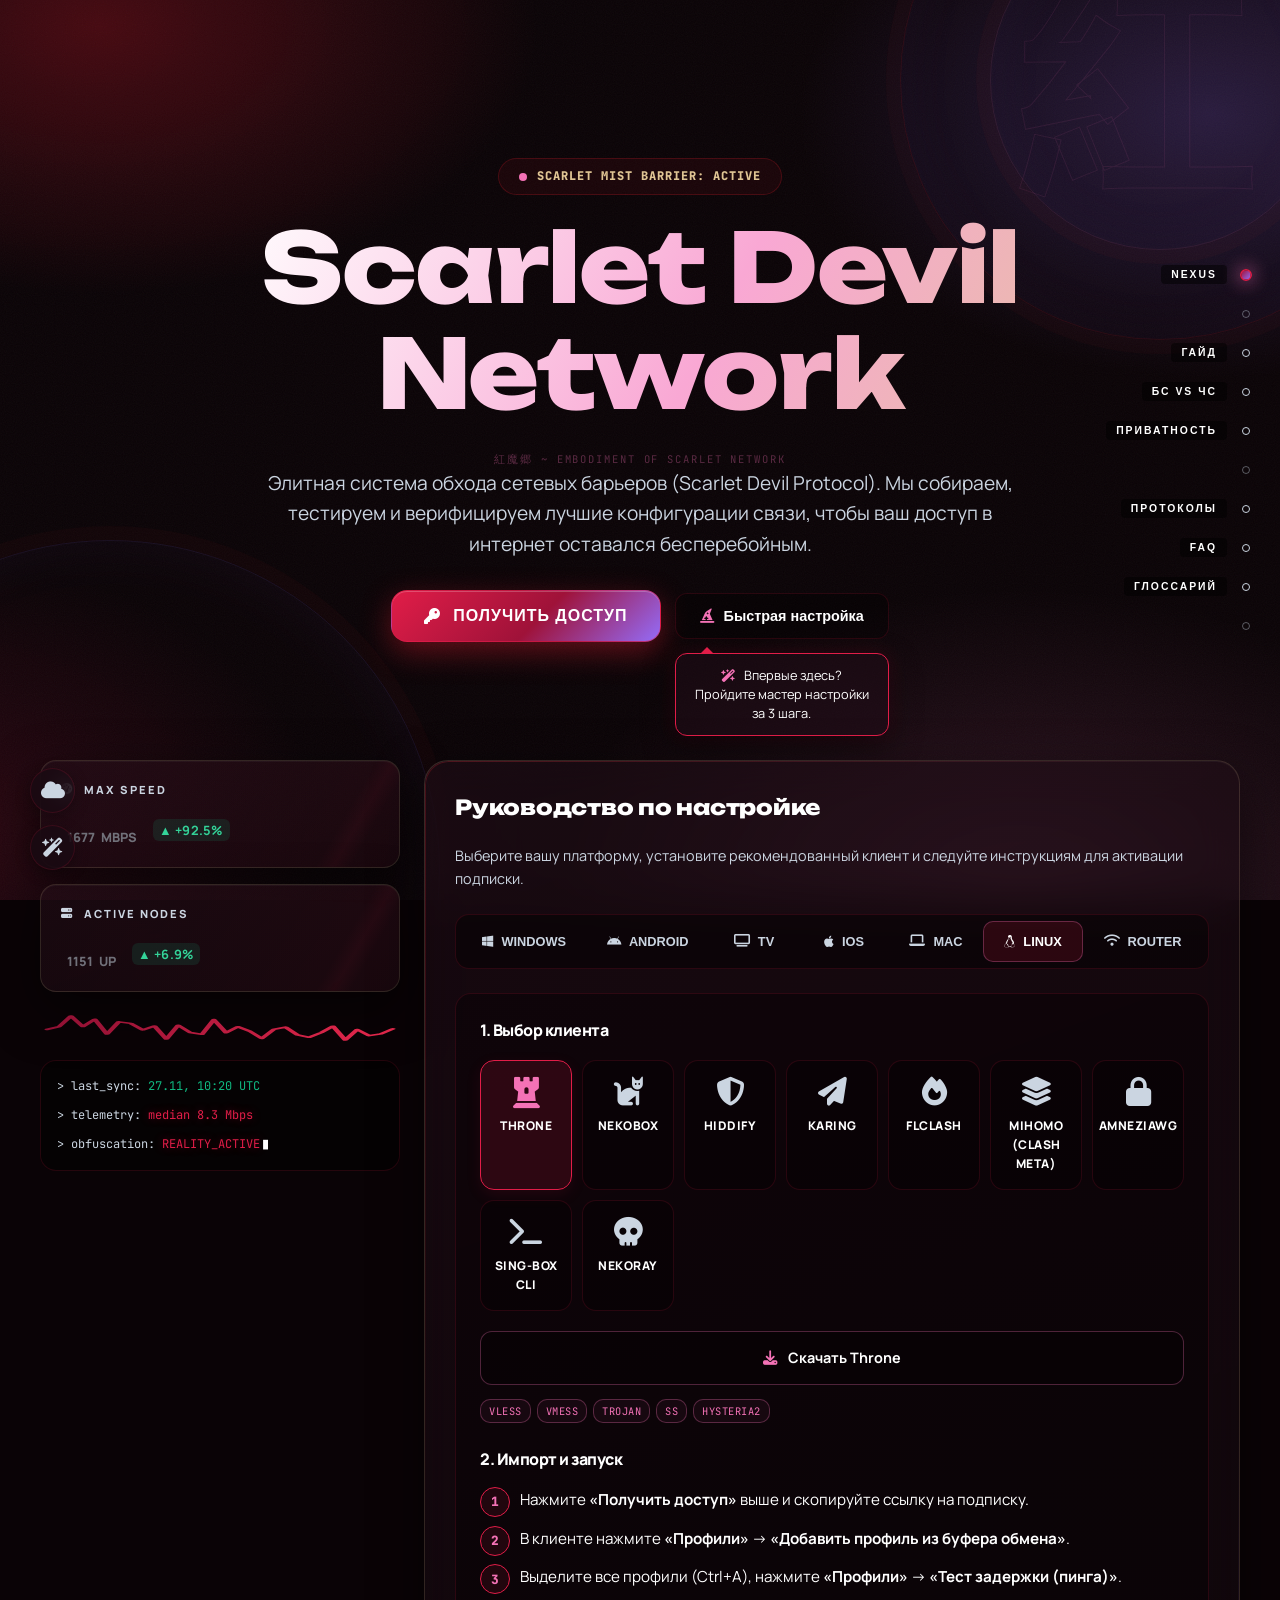
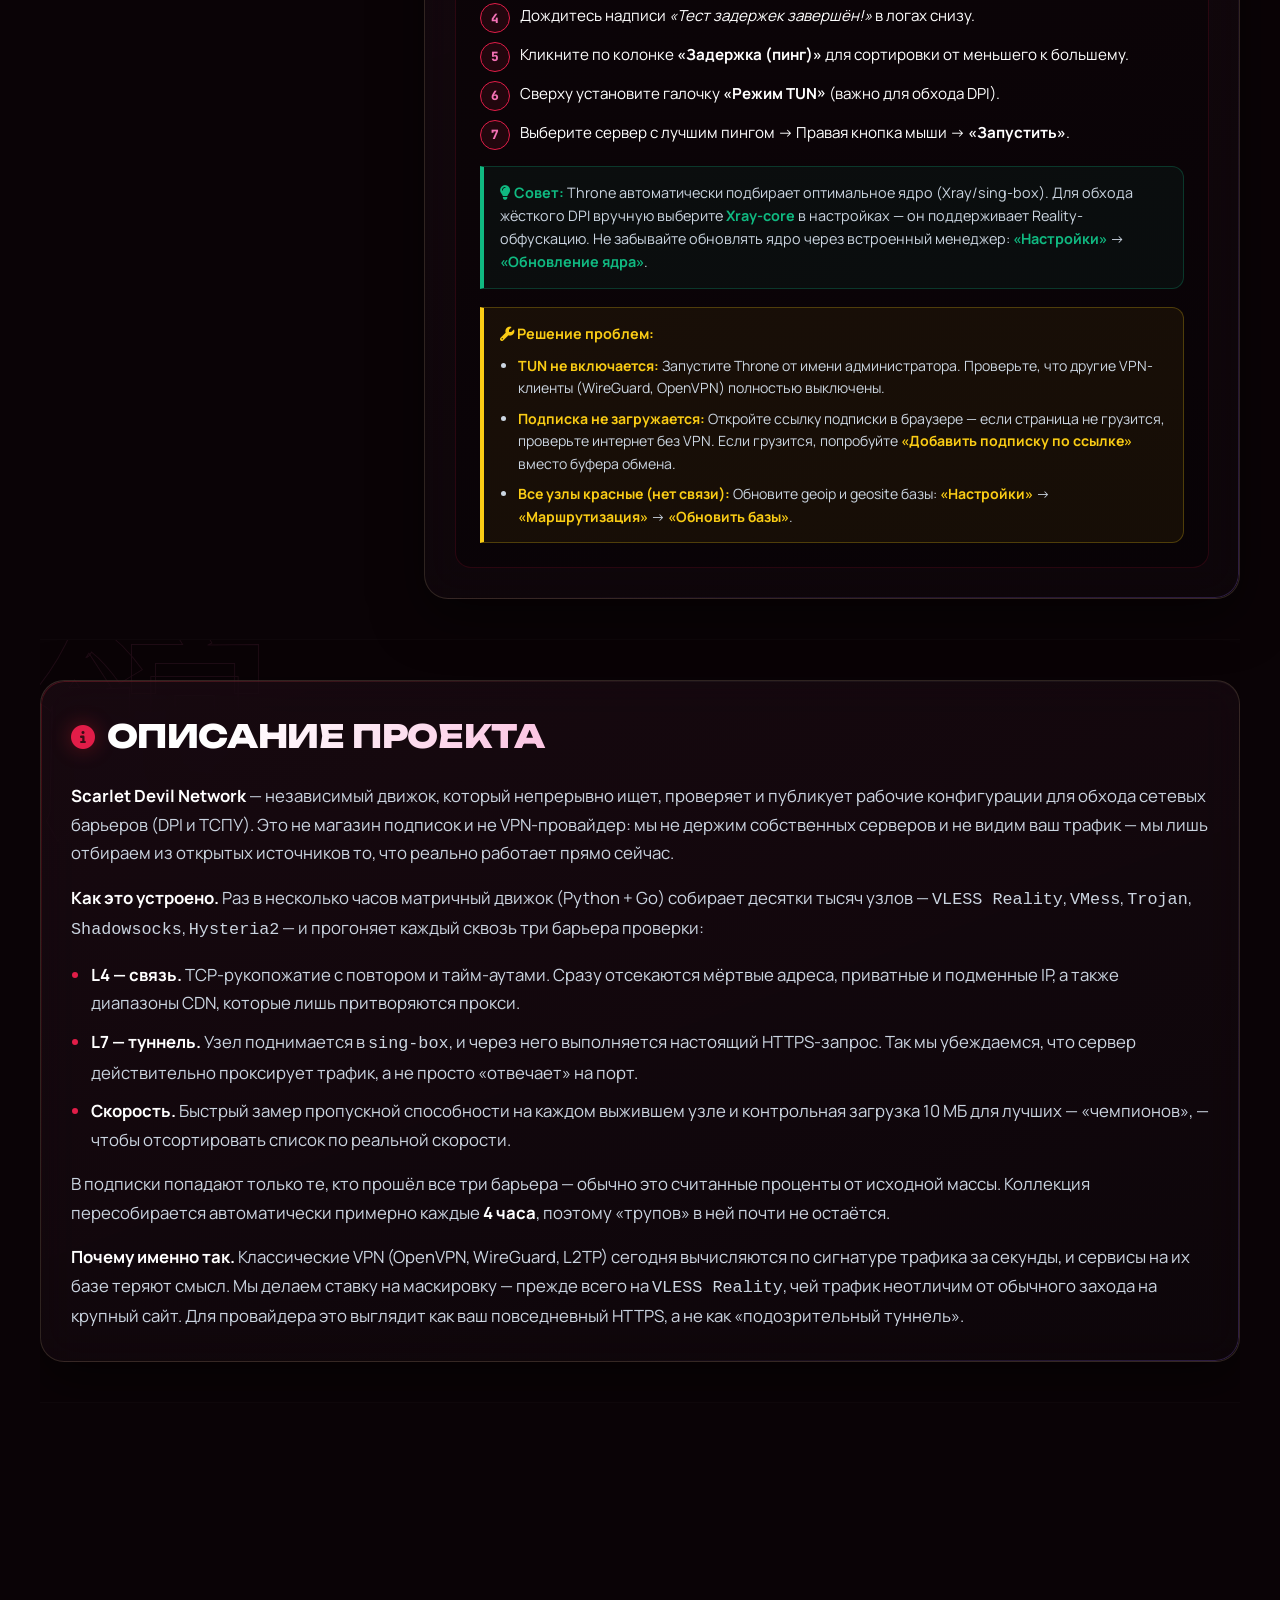
==== commit 0469d921: "⏣ Scarlet Matrix Sync: Fri Nov 27 07:20:09 UTC 2026" ====
--- a/index.html
+++ b/index.html
@@ -1988,23 +1988,23 @@
                     <div class="stat-panel">
                         <div class="stat-title"><i class="fa-solid fa-gauge-high"></i> Max Speed</div>
                         <div class="stat-value text-touhou">
-                            <span id="hero-max-speed">871</span><span>Mbps</span>
-                            <span class="trend-chip" id="trend-speed" data-trend="-48.1"></span>
+                            <span id="hero-max-speed">1677</span><span>Mbps</span>
+                            <span class="trend-chip" id="trend-speed" data-trend="+92.5"></span>
                         </div>
                     </div>
                     <div class="stat-panel">
                         <div class="stat-title"><i class="fa-solid fa-server"></i> Active Nodes</div>
                         <div class="stat-value">
-                            <span id="hero-total-nodes">1077</span><span>UP</span>
-                            <span class="trend-chip" id="trend-nodes" data-trend="+2.6"></span>
+                            <span id="hero-total-nodes">1151</span><span>UP</span>
+                            <span class="trend-chip" id="trend-nodes" data-trend="+6.9"></span>
                         </div>
                     </div>
 
-                    <svg class="hero-sparkline" id="hero-sparkline" data-history='[{"total": 1135, "max_speed": 501}, {"total": 1143, "max_speed": 1677}, {"total": 1184, "max_speed": 1677}, {"total": 1343, "max_speed": 1677}, {"total": 1185, "max_speed": 1180}, {"total": 1295, "max_speed": 819}, {"total": 1073, "max_speed": 909}, {"total": 1256, "max_speed": 1285}, {"total": 1233, "max_speed": 1677}, {"total": 1135, "max_speed": 597}, {"total": 1194, "max_speed": 471}, {"total": 998, "max_speed": 1135}, {"total": 1206, "max_speed": 1128}, {"total": 1096, "max_speed": 1677}, {"total": 1069, "max_speed": 1576}, {"total": 1289, "max_speed": 1676}, {"total": 1093, "max_speed": 1677}, {"total": 1183, "max_speed": 1677}, {"total": 1114, "max_speed": 1677}, {"total": 1006, "max_speed": 1640}, {"total": 1143, "max_speed": 939}, {"total": 1177, "max_speed": 1399}, {"total": 1061, "max_speed": 1312}, {"total": 1025, "max_speed": 1110}, {"total": 1095, "max_speed": 1677}, {"total": 1191, "max_speed": 1334}, {"total": 984, "max_speed": 902}, {"total": 1141, "max_speed": 1300}, {"total": 1050, "max_speed": 1677}, {"total": 1077, "max_speed": 871}]'
+                    <svg class="hero-sparkline" id="hero-sparkline" data-history='[{"total": 1143, "max_speed": 1677}, {"total": 1184, "max_speed": 1677}, {"total": 1343, "max_speed": 1677}, {"total": 1185, "max_speed": 1180}, {"total": 1295, "max_speed": 819}, {"total": 1073, "max_speed": 909}, {"total": 1256, "max_speed": 1285}, {"total": 1233, "max_speed": 1677}, {"total": 1135, "max_speed": 597}, {"total": 1194, "max_speed": 471}, {"total": 998, "max_speed": 1135}, {"total": 1206, "max_speed": 1128}, {"total": 1096, "max_speed": 1677}, {"total": 1069, "max_speed": 1576}, {"total": 1289, "max_speed": 1676}, {"total": 1093, "max_speed": 1677}, {"total": 1183, "max_speed": 1677}, {"total": 1114, "max_speed": 1677}, {"total": 1006, "max_speed": 1640}, {"total": 1143, "max_speed": 939}, {"total": 1177, "max_speed": 1399}, {"total": 1061, "max_speed": 1312}, {"total": 1025, "max_speed": 1110}, {"total": 1095, "max_speed": 1677}, {"total": 1191, "max_speed": 1334}, {"total": 984, "max_speed": 902}, {"total": 1141, "max_speed": 1300}, {"total": 1050, "max_speed": 1677}, {"total": 1077, "max_speed": 871}, {"total": 1151, "max_speed": 1677}]'
                          preserveAspectRatio="none" aria-hidden="true"></svg>
 
                     <div class="sys-log">
-                        <div class="line">> last_sync: <span class="sys-log-time" data-utc="2026-11-27T00:18:10.419681+00:00">27.11 00:18 MSK</span></div>
+                        <div class="line">> last_sync: <span class="sys-log-time" data-utc="2026-11-27T10:20:08.495793+00:00">27.11 10:20 MSK</span></div>
                         <div class="line">> telemetry: <span class="magic" id="sys-telemetry">…</span></div>
                         <div class="line">> obfuscation: <span class="magic">REALITY_ACTIVE</span></div>
                     </div>
@@ -2182,20 +2182,20 @@
 
                 <!-- Stats data from merge.py -->
                 <div id="stats-data"
-                     data-bs-count="68"
-                     data-chs-count="1009"
-                     data-vless-count="456"
-                     data-vmess-count="86"
-                     data-trojan-count="119"
-                     data-ss-count="329"
-                     data-hy2-count="87"
-                     data-max-speed="871"
-                     data-avg-speed="19.3"
-                     data-median-speed="7.9"
-                     data-speed-p90="45.6"
-                     data-total-nodes="1077"
-                     data-country-stats='[{"code": "US", "count": 283, "flag": ""}, {"code": "JP", "count": 129, "flag": ""}, {"code": "NL", "count": 126, "flag": ""}, {"code": "DE", "count": 87, "flag": ""}, {"code": "FR", "count": 52, "flag": ""}, {"code": "RU", "count": 47, "flag": ""}, {"code": "SG", "count": 38, "flag": ""}, {"code": "CA", "count": 32, "flag": ""}, {"code": "GB", "count": 28, "flag": ""}, {"code": "TR", "count": 10, "flag": ""}]'
-                     data-node-stats='{"total": 1077, "max_speed": 871, "avg_speed": 19.3, "median_speed": 7.9, "speed_p90": 45.6, "bs": 68, "chs": 1009, "vless": 456, "vmess": 86, "trojan": 119, "ss": 329, "hy2": 87, "countries": [{"code": "US", "count": 283, "flag": ""}, {"code": "JP", "count": 129, "flag": ""}, {"code": "NL", "count": 126, "flag": ""}, {"code": "DE", "count": 87, "flag": ""}, {"code": "FR", "count": 52, "flag": ""}, {"code": "RU", "count": 47, "flag": ""}, {"code": "SG", "count": 38, "flag": ""}, {"code": "CA", "count": 32, "flag": ""}, {"code": "GB", "count": 28, "flag": ""}, {"code": "TR", "count": 10, "flag": ""}]}'
+                     data-bs-count="75"
+                     data-chs-count="1076"
+                     data-vless-count="526"
+                     data-vmess-count="87"
+                     data-trojan-count="118"
+                     data-ss-count="320"
+                     data-hy2-count="100"
+                     data-max-speed="1677"
+                     data-avg-speed="25.8"
+                     data-median-speed="8.3"
+                     data-speed-p90="37.9"
+                     data-total-nodes="1151"
+                     data-country-stats='[{"code": "US", "count": 311, "flag": ""}, {"code": "NL", "count": 140, "flag": ""}, {"code": "JP", "count": 136, "flag": ""}, {"code": "DE", "count": 96, "flag": ""}, {"code": "RU", "count": 59, "flag": ""}, {"code": "SG", "count": 47, "flag": ""}, {"code": "FR", "count": 42, "flag": ""}, {"code": "TR", "count": 36, "flag": ""}, {"code": "CA", "count": 35, "flag": ""}, {"code": "GB", "count": 33, "flag": ""}]'
+                     data-node-stats='{"total": 1151, "max_speed": 1677, "avg_speed": 25.8, "median_speed": 8.3, "speed_p90": 37.9, "bs": 75, "chs": 1076, "vless": 526, "vmess": 87, "trojan": 118, "ss": 320, "hy2": 100, "countries": [{"code": "US", "count": 311, "flag": ""}, {"code": "NL", "count": 140, "flag": ""}, {"code": "JP", "count": 136, "flag": ""}, {"code": "DE", "count": 96, "flag": ""}, {"code": "RU", "count": 59, "flag": ""}, {"code": "SG", "count": 47, "flag": ""}, {"code": "FR", "count": 42, "flag": ""}, {"code": "TR", "count": 36, "flag": ""}, {"code": "CA", "count": 35, "flag": ""}, {"code": "GB", "count": 33, "flag": ""}]}'
                      style="display:none;">
                 </div>
 
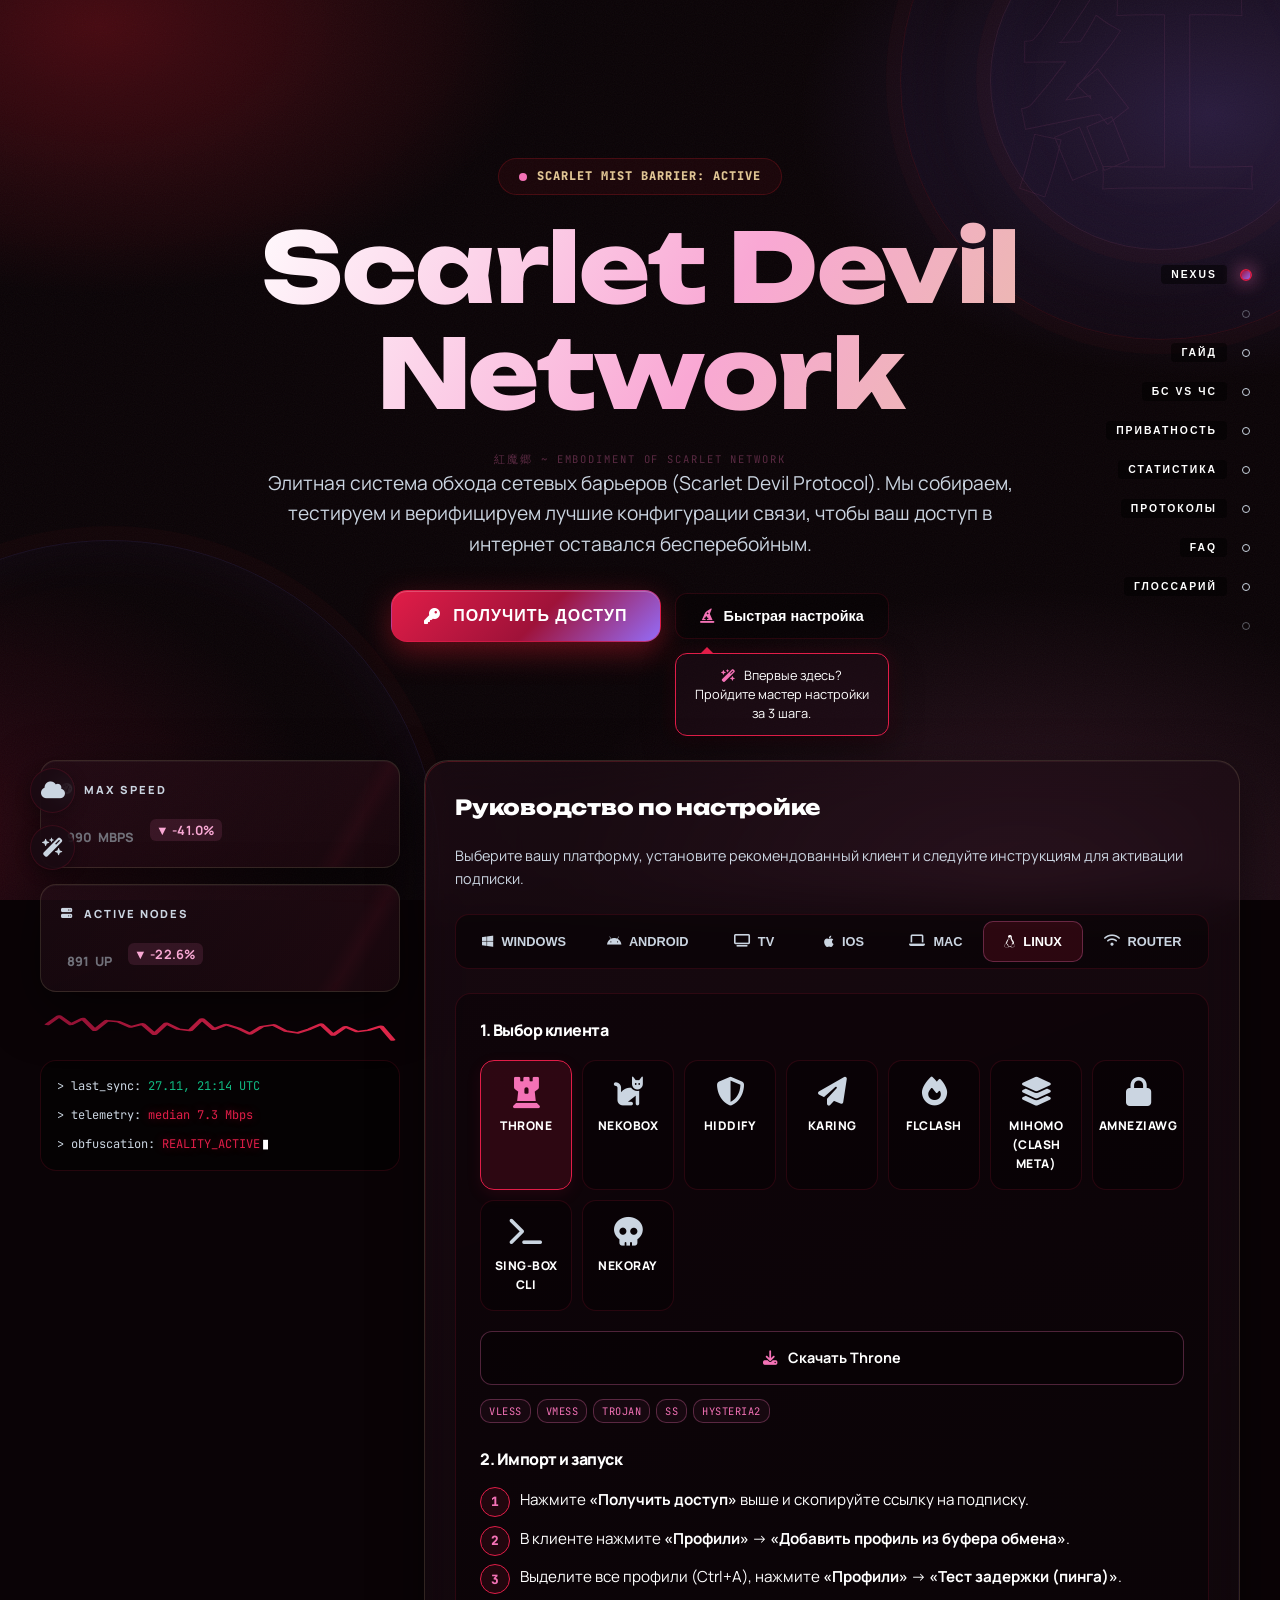
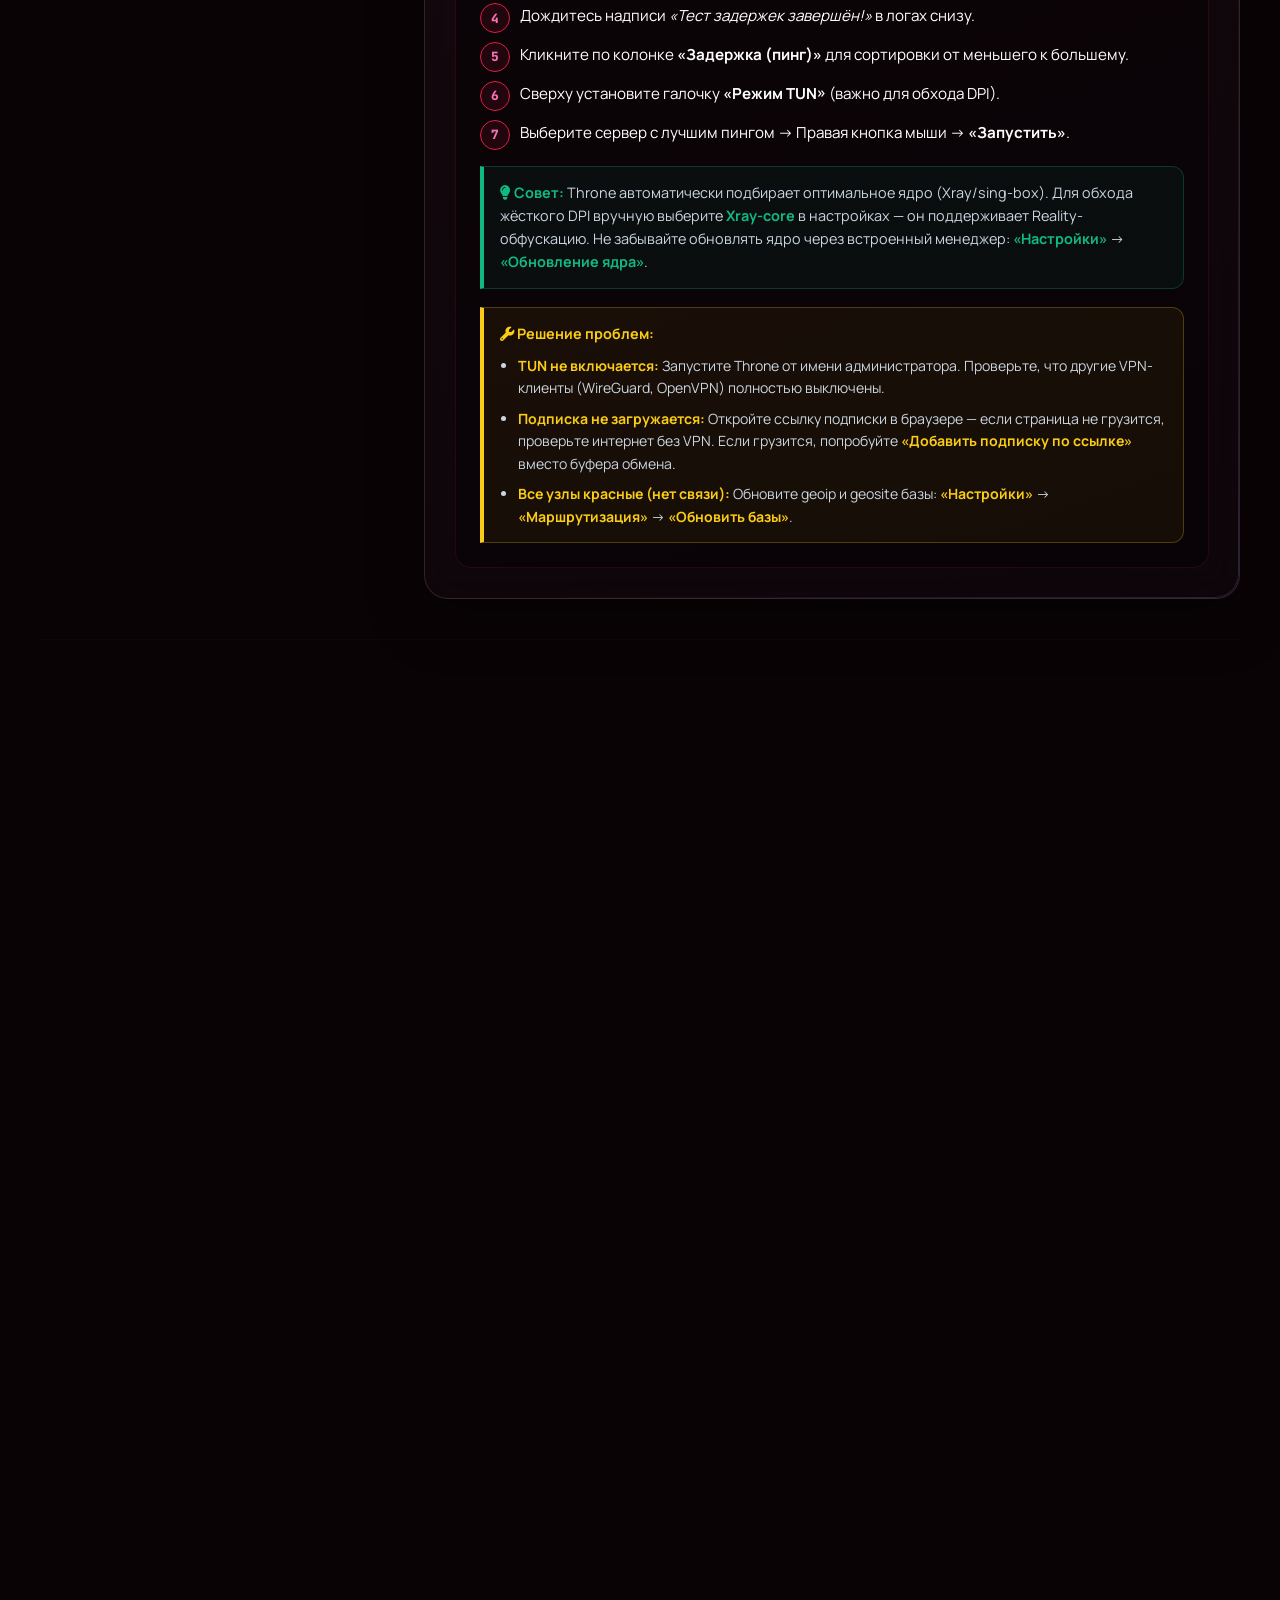
==== commit 9b5aba90: "⏣ Scarlet Matrix Sync: Fri Nov 27 18:14:47 UTC 2026" ====
--- a/index.html
+++ b/index.html
@@ -1988,23 +1988,23 @@
                     <div class="stat-panel">
                         <div class="stat-title"><i class="fa-solid fa-gauge-high"></i> Max Speed</div>
                         <div class="stat-value text-touhou">
-                            <span id="hero-max-speed">1677</span><span>Mbps</span>
-                            <span class="trend-chip" id="trend-speed" data-trend="+92.5"></span>
+                            <span id="hero-max-speed">990</span><span>Mbps</span>
+                            <span class="trend-chip" id="trend-speed" data-trend="-41.0"></span>
                         </div>
                     </div>
                     <div class="stat-panel">
                         <div class="stat-title"><i class="fa-solid fa-server"></i> Active Nodes</div>
                         <div class="stat-value">
-                            <span id="hero-total-nodes">1151</span><span>UP</span>
-                            <span class="trend-chip" id="trend-nodes" data-trend="+6.9"></span>
+                            <span id="hero-total-nodes">891</span><span>UP</span>
+                            <span class="trend-chip" id="trend-nodes" data-trend="-22.6"></span>
                         </div>
                     </div>
 
-                    <svg class="hero-sparkline" id="hero-sparkline" data-history='[{"total": 1143, "max_speed": 1677}, {"total": 1184, "max_speed": 1677}, {"total": 1343, "max_speed": 1677}, {"total": 1185, "max_speed": 1180}, {"total": 1295, "max_speed": 819}, {"total": 1073, "max_speed": 909}, {"total": 1256, "max_speed": 1285}, {"total": 1233, "max_speed": 1677}, {"total": 1135, "max_speed": 597}, {"total": 1194, "max_speed": 471}, {"total": 998, "max_speed": 1135}, {"total": 1206, "max_speed": 1128}, {"total": 1096, "max_speed": 1677}, {"total": 1069, "max_speed": 1576}, {"total": 1289, "max_speed": 1676}, {"total": 1093, "max_speed": 1677}, {"total": 1183, "max_speed": 1677}, {"total": 1114, "max_speed": 1677}, {"total": 1006, "max_speed": 1640}, {"total": 1143, "max_speed": 939}, {"total": 1177, "max_speed": 1399}, {"total": 1061, "max_speed": 1312}, {"total": 1025, "max_speed": 1110}, {"total": 1095, "max_speed": 1677}, {"total": 1191, "max_speed": 1334}, {"total": 984, "max_speed": 902}, {"total": 1141, "max_speed": 1300}, {"total": 1050, "max_speed": 1677}, {"total": 1077, "max_speed": 871}, {"total": 1151, "max_speed": 1677}]'
+                    <svg class="hero-sparkline" id="hero-sparkline" data-history='[{"total": 1184, "max_speed": 1677}, {"total": 1343, "max_speed": 1677}, {"total": 1185, "max_speed": 1180}, {"total": 1295, "max_speed": 819}, {"total": 1073, "max_speed": 909}, {"total": 1256, "max_speed": 1285}, {"total": 1233, "max_speed": 1677}, {"total": 1135, "max_speed": 597}, {"total": 1194, "max_speed": 471}, {"total": 998, "max_speed": 1135}, {"total": 1206, "max_speed": 1128}, {"total": 1096, "max_speed": 1677}, {"total": 1069, "max_speed": 1576}, {"total": 1289, "max_speed": 1676}, {"total": 1093, "max_speed": 1677}, {"total": 1183, "max_speed": 1677}, {"total": 1114, "max_speed": 1677}, {"total": 1006, "max_speed": 1640}, {"total": 1143, "max_speed": 939}, {"total": 1177, "max_speed": 1399}, {"total": 1061, "max_speed": 1312}, {"total": 1025, "max_speed": 1110}, {"total": 1095, "max_speed": 1677}, {"total": 1191, "max_speed": 1334}, {"total": 984, "max_speed": 902}, {"total": 1141, "max_speed": 1300}, {"total": 1050, "max_speed": 1677}, {"total": 1077, "max_speed": 871}, {"total": 1151, "max_speed": 1677}, {"total": 891, "max_speed": 990}]'
                          preserveAspectRatio="none" aria-hidden="true"></svg>
 
                     <div class="sys-log">
-                        <div class="line">> last_sync: <span class="sys-log-time" data-utc="2026-11-27T10:20:08.495793+00:00">27.11 10:20 MSK</span></div>
+                        <div class="line">> last_sync: <span class="sys-log-time" data-utc="2026-11-27T21:14:46.426543+00:00">27.11 21:14 MSK</span></div>
                         <div class="line">> telemetry: <span class="magic" id="sys-telemetry">…</span></div>
                         <div class="line">> obfuscation: <span class="magic">REALITY_ACTIVE</span></div>
                     </div>
@@ -2182,20 +2182,20 @@
 
                 <!-- Stats data from merge.py -->
                 <div id="stats-data"
-                     data-bs-count="75"
-                     data-chs-count="1076"
-                     data-vless-count="526"
-                     data-vmess-count="87"
-                     data-trojan-count="118"
-                     data-ss-count="320"
-                     data-hy2-count="100"
-                     data-max-speed="1677"
-                     data-avg-speed="25.8"
-                     data-median-speed="8.3"
-                     data-speed-p90="37.9"
-                     data-total-nodes="1151"
-                     data-country-stats='[{"code": "US", "count": 311, "flag": ""}, {"code": "NL", "count": 140, "flag": ""}, {"code": "JP", "count": 136, "flag": ""}, {"code": "DE", "count": 96, "flag": ""}, {"code": "RU", "count": 59, "flag": ""}, {"code": "SG", "count": 47, "flag": ""}, {"code": "FR", "count": 42, "flag": ""}, {"code": "TR", "count": 36, "flag": ""}, {"code": "CA", "count": 35, "flag": ""}, {"code": "GB", "count": 33, "flag": ""}]'
-                     data-node-stats='{"total": 1151, "max_speed": 1677, "avg_speed": 25.8, "median_speed": 8.3, "speed_p90": 37.9, "bs": 75, "chs": 1076, "vless": 526, "vmess": 87, "trojan": 118, "ss": 320, "hy2": 100, "countries": [{"code": "US", "count": 311, "flag": ""}, {"code": "NL", "count": 140, "flag": ""}, {"code": "JP", "count": 136, "flag": ""}, {"code": "DE", "count": 96, "flag": ""}, {"code": "RU", "count": 59, "flag": ""}, {"code": "SG", "count": 47, "flag": ""}, {"code": "FR", "count": 42, "flag": ""}, {"code": "TR", "count": 36, "flag": ""}, {"code": "CA", "count": 35, "flag": ""}, {"code": "GB", "count": 33, "flag": ""}]}'
+                     data-bs-count="60"
+                     data-chs-count="831"
+                     data-vless-count="416"
+                     data-vmess-count="78"
+                     data-trojan-count="11"
+                     data-ss-count="305"
+                     data-hy2-count="81"
+                     data-max-speed="990"
+                     data-avg-speed="24.7"
+                     data-median-speed="7.3"
+                     data-speed-p90="41.3"
+                     data-total-nodes="891"
+                     data-country-stats='[{"code": "US", "count": 230, "flag": ""}, {"code": "JP", "count": 128, "flag": ""}, {"code": "NL", "count": 116, "flag": ""}, {"code": "DE", "count": 74, "flag": ""}, {"code": "FR", "count": 44, "flag": ""}, {"code": "GB", "count": 38, "flag": ""}, {"code": "SG", "count": 35, "flag": ""}, {"code": "RU", "count": 30, "flag": ""}, {"code": "TR", "count": 15, "flag": ""}, {"code": "HK", "count": 12, "flag": ""}]'
+                     data-node-stats='{"total": 891, "max_speed": 990, "avg_speed": 24.7, "median_speed": 7.3, "speed_p90": 41.3, "bs": 60, "chs": 831, "vless": 416, "vmess": 78, "trojan": 11, "ss": 305, "hy2": 81, "countries": [{"code": "US", "count": 230, "flag": ""}, {"code": "JP", "count": 128, "flag": ""}, {"code": "NL", "count": 116, "flag": ""}, {"code": "DE", "count": 74, "flag": ""}, {"code": "FR", "count": 44, "flag": ""}, {"code": "GB", "count": 38, "flag": ""}, {"code": "SG", "count": 35, "flag": ""}, {"code": "RU", "count": 30, "flag": ""}, {"code": "TR", "count": 15, "flag": ""}, {"code": "HK", "count": 12, "flag": ""}]}'
                      style="display:none;">
                 </div>
 
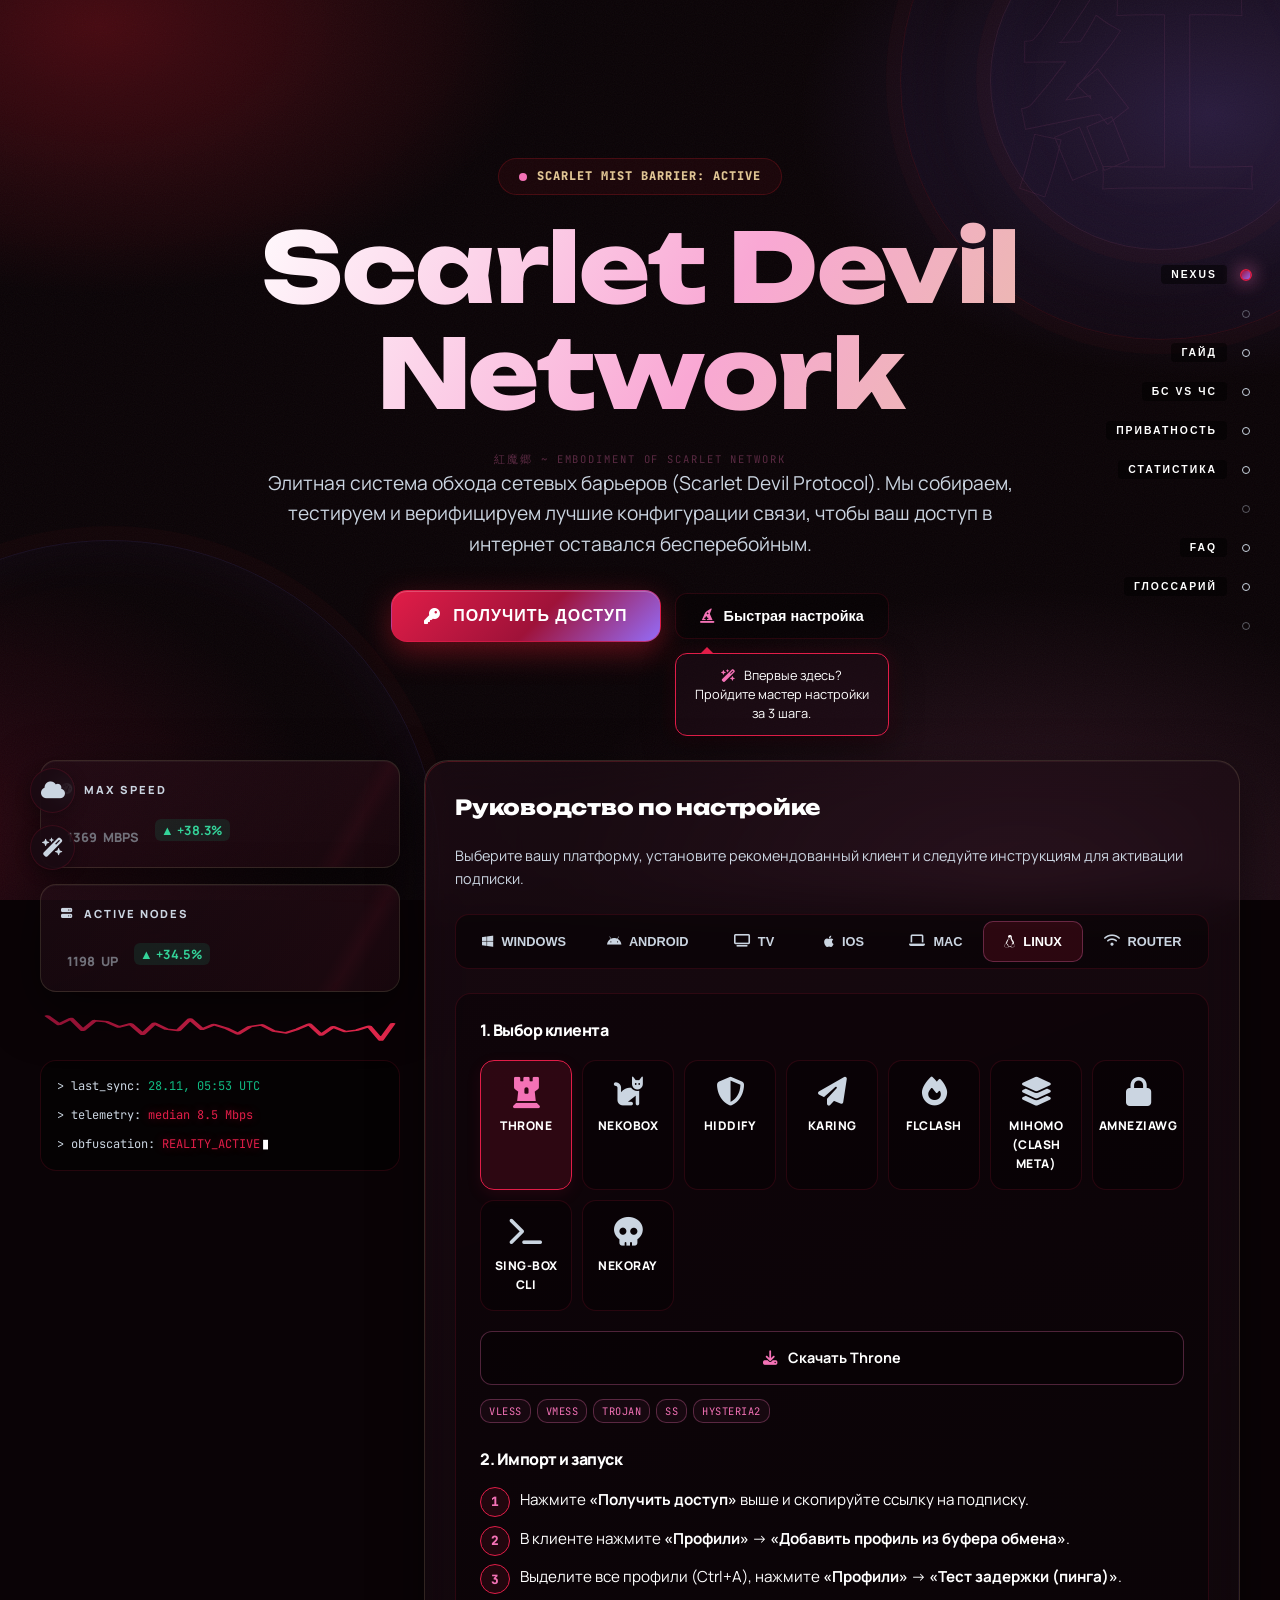
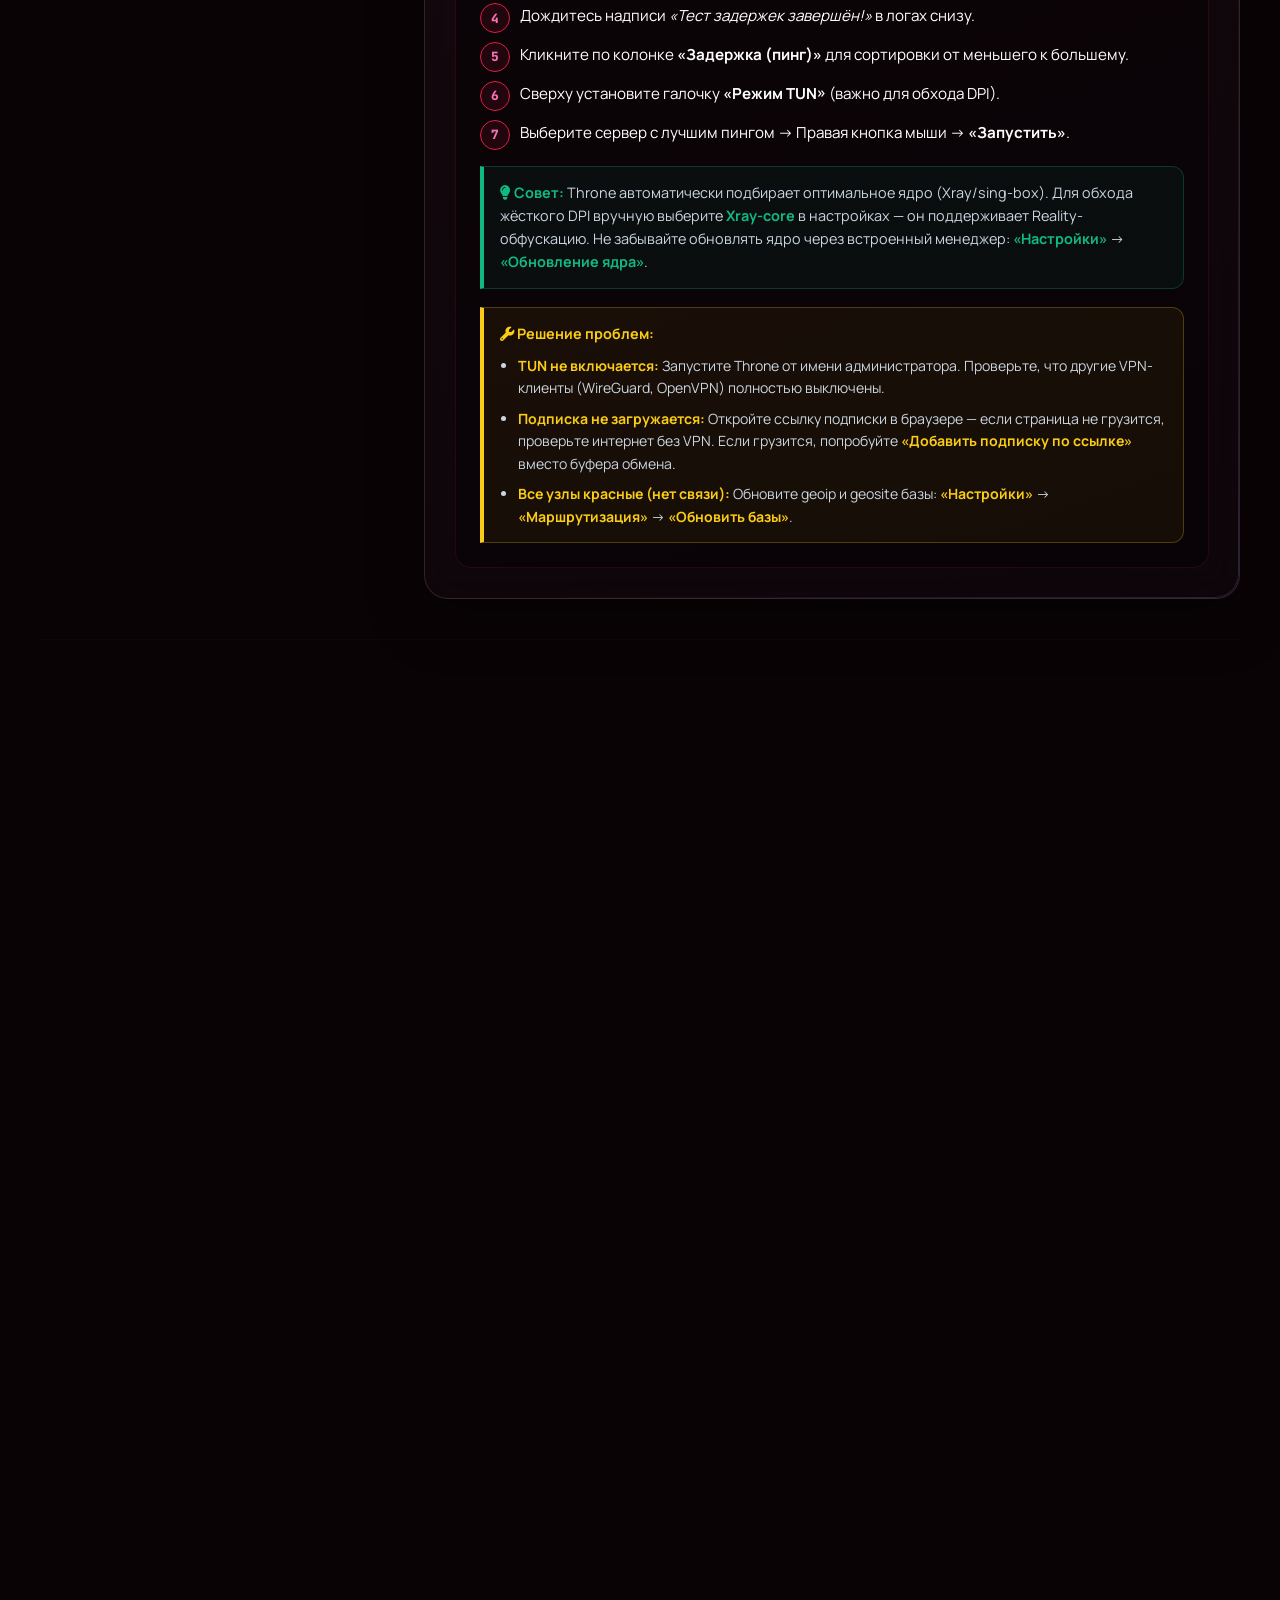
==== commit ad4742f8: "⏣ Scarlet Matrix Sync: Sat Nov 28 02:53:34 UTC 2026" ====
--- a/index.html
+++ b/index.html
@@ -1988,23 +1988,23 @@
                     <div class="stat-panel">
                         <div class="stat-title"><i class="fa-solid fa-gauge-high"></i> Max Speed</div>
                         <div class="stat-value text-touhou">
-                            <span id="hero-max-speed">990</span><span>Mbps</span>
-                            <span class="trend-chip" id="trend-speed" data-trend="-41.0"></span>
+                            <span id="hero-max-speed">1369</span><span>Mbps</span>
+                            <span class="trend-chip" id="trend-speed" data-trend="+38.3"></span>
                         </div>
                     </div>
                     <div class="stat-panel">
                         <div class="stat-title"><i class="fa-solid fa-server"></i> Active Nodes</div>
                         <div class="stat-value">
-                            <span id="hero-total-nodes">891</span><span>UP</span>
-                            <span class="trend-chip" id="trend-nodes" data-trend="-22.6"></span>
+                            <span id="hero-total-nodes">1198</span><span>UP</span>
+                            <span class="trend-chip" id="trend-nodes" data-trend="+34.5"></span>
                         </div>
                     </div>
 
-                    <svg class="hero-sparkline" id="hero-sparkline" data-history='[{"total": 1184, "max_speed": 1677}, {"total": 1343, "max_speed": 1677}, {"total": 1185, "max_speed": 1180}, {"total": 1295, "max_speed": 819}, {"total": 1073, "max_speed": 909}, {"total": 1256, "max_speed": 1285}, {"total": 1233, "max_speed": 1677}, {"total": 1135, "max_speed": 597}, {"total": 1194, "max_speed": 471}, {"total": 998, "max_speed": 1135}, {"total": 1206, "max_speed": 1128}, {"total": 1096, "max_speed": 1677}, {"total": 1069, "max_speed": 1576}, {"total": 1289, "max_speed": 1676}, {"total": 1093, "max_speed": 1677}, {"total": 1183, "max_speed": 1677}, {"total": 1114, "max_speed": 1677}, {"total": 1006, "max_speed": 1640}, {"total": 1143, "max_speed": 939}, {"total": 1177, "max_speed": 1399}, {"total": 1061, "max_speed": 1312}, {"total": 1025, "max_speed": 1110}, {"total": 1095, "max_speed": 1677}, {"total": 1191, "max_speed": 1334}, {"total": 984, "max_speed": 902}, {"total": 1141, "max_speed": 1300}, {"total": 1050, "max_speed": 1677}, {"total": 1077, "max_speed": 871}, {"total": 1151, "max_speed": 1677}, {"total": 891, "max_speed": 990}]'
+                    <svg class="hero-sparkline" id="hero-sparkline" data-history='[{"total": 1343, "max_speed": 1677}, {"total": 1185, "max_speed": 1180}, {"total": 1295, "max_speed": 819}, {"total": 1073, "max_speed": 909}, {"total": 1256, "max_speed": 1285}, {"total": 1233, "max_speed": 1677}, {"total": 1135, "max_speed": 597}, {"total": 1194, "max_speed": 471}, {"total": 998, "max_speed": 1135}, {"total": 1206, "max_speed": 1128}, {"total": 1096, "max_speed": 1677}, {"total": 1069, "max_speed": 1576}, {"total": 1289, "max_speed": 1676}, {"total": 1093, "max_speed": 1677}, {"total": 1183, "max_speed": 1677}, {"total": 1114, "max_speed": 1677}, {"total": 1006, "max_speed": 1640}, {"total": 1143, "max_speed": 939}, {"total": 1177, "max_speed": 1399}, {"total": 1061, "max_speed": 1312}, {"total": 1025, "max_speed": 1110}, {"total": 1095, "max_speed": 1677}, {"total": 1191, "max_speed": 1334}, {"total": 984, "max_speed": 902}, {"total": 1141, "max_speed": 1300}, {"total": 1050, "max_speed": 1677}, {"total": 1077, "max_speed": 871}, {"total": 1151, "max_speed": 1677}, {"total": 891, "max_speed": 990}, {"total": 1198, "max_speed": 1369}]'
                          preserveAspectRatio="none" aria-hidden="true"></svg>
 
                     <div class="sys-log">
-                        <div class="line">> last_sync: <span class="sys-log-time" data-utc="2026-11-27T21:14:46.426543+00:00">27.11 21:14 MSK</span></div>
+                        <div class="line">> last_sync: <span class="sys-log-time" data-utc="2026-11-28T05:53:33.609644+00:00">28.11 05:53 MSK</span></div>
                         <div class="line">> telemetry: <span class="magic" id="sys-telemetry">…</span></div>
                         <div class="line">> obfuscation: <span class="magic">REALITY_ACTIVE</span></div>
                     </div>
@@ -2182,20 +2182,20 @@
 
                 <!-- Stats data from merge.py -->
                 <div id="stats-data"
-                     data-bs-count="60"
-                     data-chs-count="831"
-                     data-vless-count="416"
-                     data-vmess-count="78"
-                     data-trojan-count="11"
-                     data-ss-count="305"
-                     data-hy2-count="81"
-                     data-max-speed="990"
-                     data-avg-speed="24.7"
-                     data-median-speed="7.3"
-                     data-speed-p90="41.3"
-                     data-total-nodes="891"
-                     data-country-stats='[{"code": "US", "count": 230, "flag": ""}, {"code": "JP", "count": 128, "flag": ""}, {"code": "NL", "count": 116, "flag": ""}, {"code": "DE", "count": 74, "flag": ""}, {"code": "FR", "count": 44, "flag": ""}, {"code": "GB", "count": 38, "flag": ""}, {"code": "SG", "count": 35, "flag": ""}, {"code": "RU", "count": 30, "flag": ""}, {"code": "TR", "count": 15, "flag": ""}, {"code": "HK", "count": 12, "flag": ""}]'
-                     data-node-stats='{"total": 891, "max_speed": 990, "avg_speed": 24.7, "median_speed": 7.3, "speed_p90": 41.3, "bs": 60, "chs": 831, "vless": 416, "vmess": 78, "trojan": 11, "ss": 305, "hy2": 81, "countries": [{"code": "US", "count": 230, "flag": ""}, {"code": "JP", "count": 128, "flag": ""}, {"code": "NL", "count": 116, "flag": ""}, {"code": "DE", "count": 74, "flag": ""}, {"code": "FR", "count": 44, "flag": ""}, {"code": "GB", "count": 38, "flag": ""}, {"code": "SG", "count": 35, "flag": ""}, {"code": "RU", "count": 30, "flag": ""}, {"code": "TR", "count": 15, "flag": ""}, {"code": "HK", "count": 12, "flag": ""}]}'
+                     data-bs-count="79"
+                     data-chs-count="1119"
+                     data-vless-count="638"
+                     data-vmess-count="87"
+                     data-trojan-count="17"
+                     data-ss-count="347"
+                     data-hy2-count="109"
+                     data-max-speed="1369"
+                     data-avg-speed="15.7"
+                     data-median-speed="8.5"
+                     data-speed-p90="28.2"
+                     data-total-nodes="1198"
+                     data-country-stats='[{"code": "US", "count": 256, "flag": ""}, {"code": "NL", "count": 134, "flag": ""}, {"code": "JP", "count": 130, "flag": ""}, {"code": "DE", "count": 108, "flag": ""}, {"code": "CA", "count": 95, "flag": ""}, {"code": "FR", "count": 59, "flag": ""}, {"code": "RU", "count": 46, "flag": ""}, {"code": "TR", "count": 44, "flag": ""}, {"code": "GB", "count": 43, "flag": ""}, {"code": "HK", "count": 13, "flag": ""}]'
+                     data-node-stats='{"total": 1198, "max_speed": 1369, "avg_speed": 15.7, "median_speed": 8.5, "speed_p90": 28.2, "bs": 79, "chs": 1119, "vless": 638, "vmess": 87, "trojan": 17, "ss": 347, "hy2": 109, "countries": [{"code": "US", "count": 256, "flag": ""}, {"code": "NL", "count": 134, "flag": ""}, {"code": "JP", "count": 130, "flag": ""}, {"code": "DE", "count": 108, "flag": ""}, {"code": "CA", "count": 95, "flag": ""}, {"code": "FR", "count": 59, "flag": ""}, {"code": "RU", "count": 46, "flag": ""}, {"code": "TR", "count": 44, "flag": ""}, {"code": "GB", "count": 43, "flag": ""}, {"code": "HK", "count": 13, "flag": ""}]}'
                      style="display:none;">
                 </div>
 
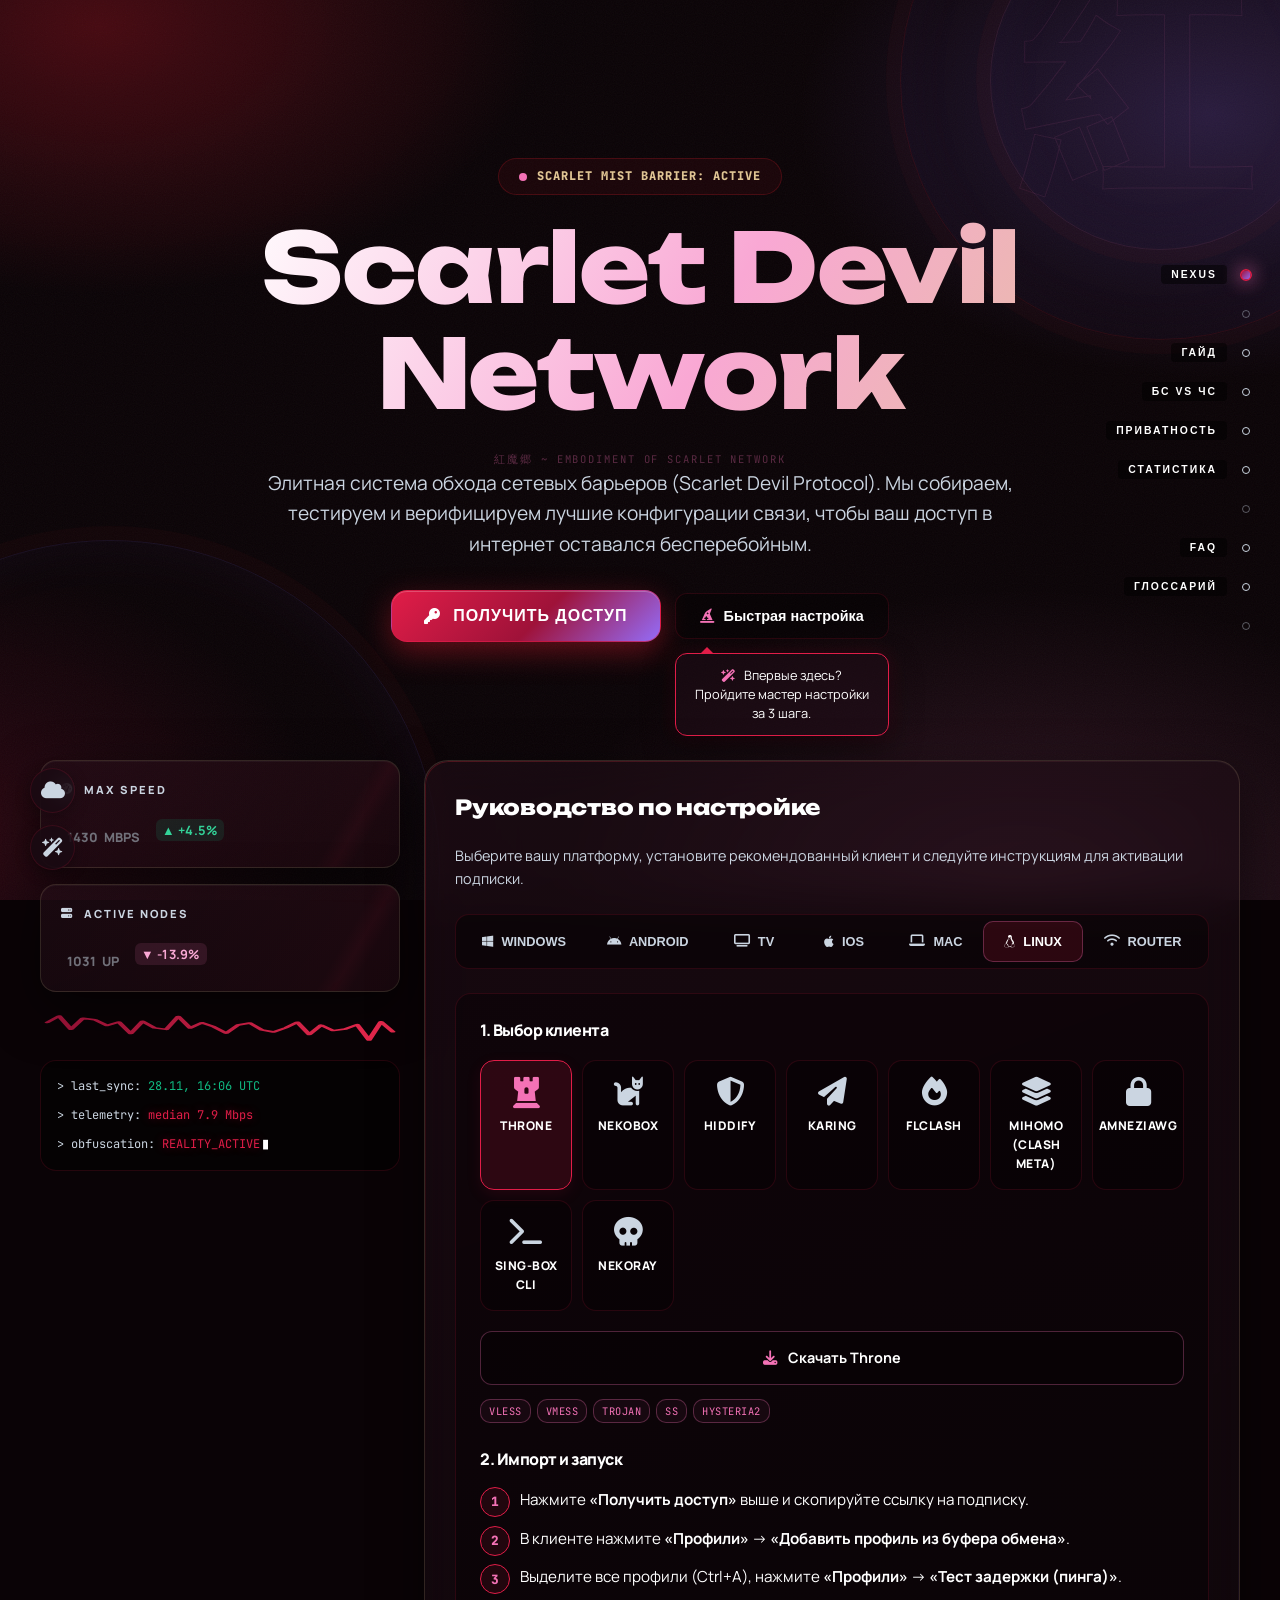
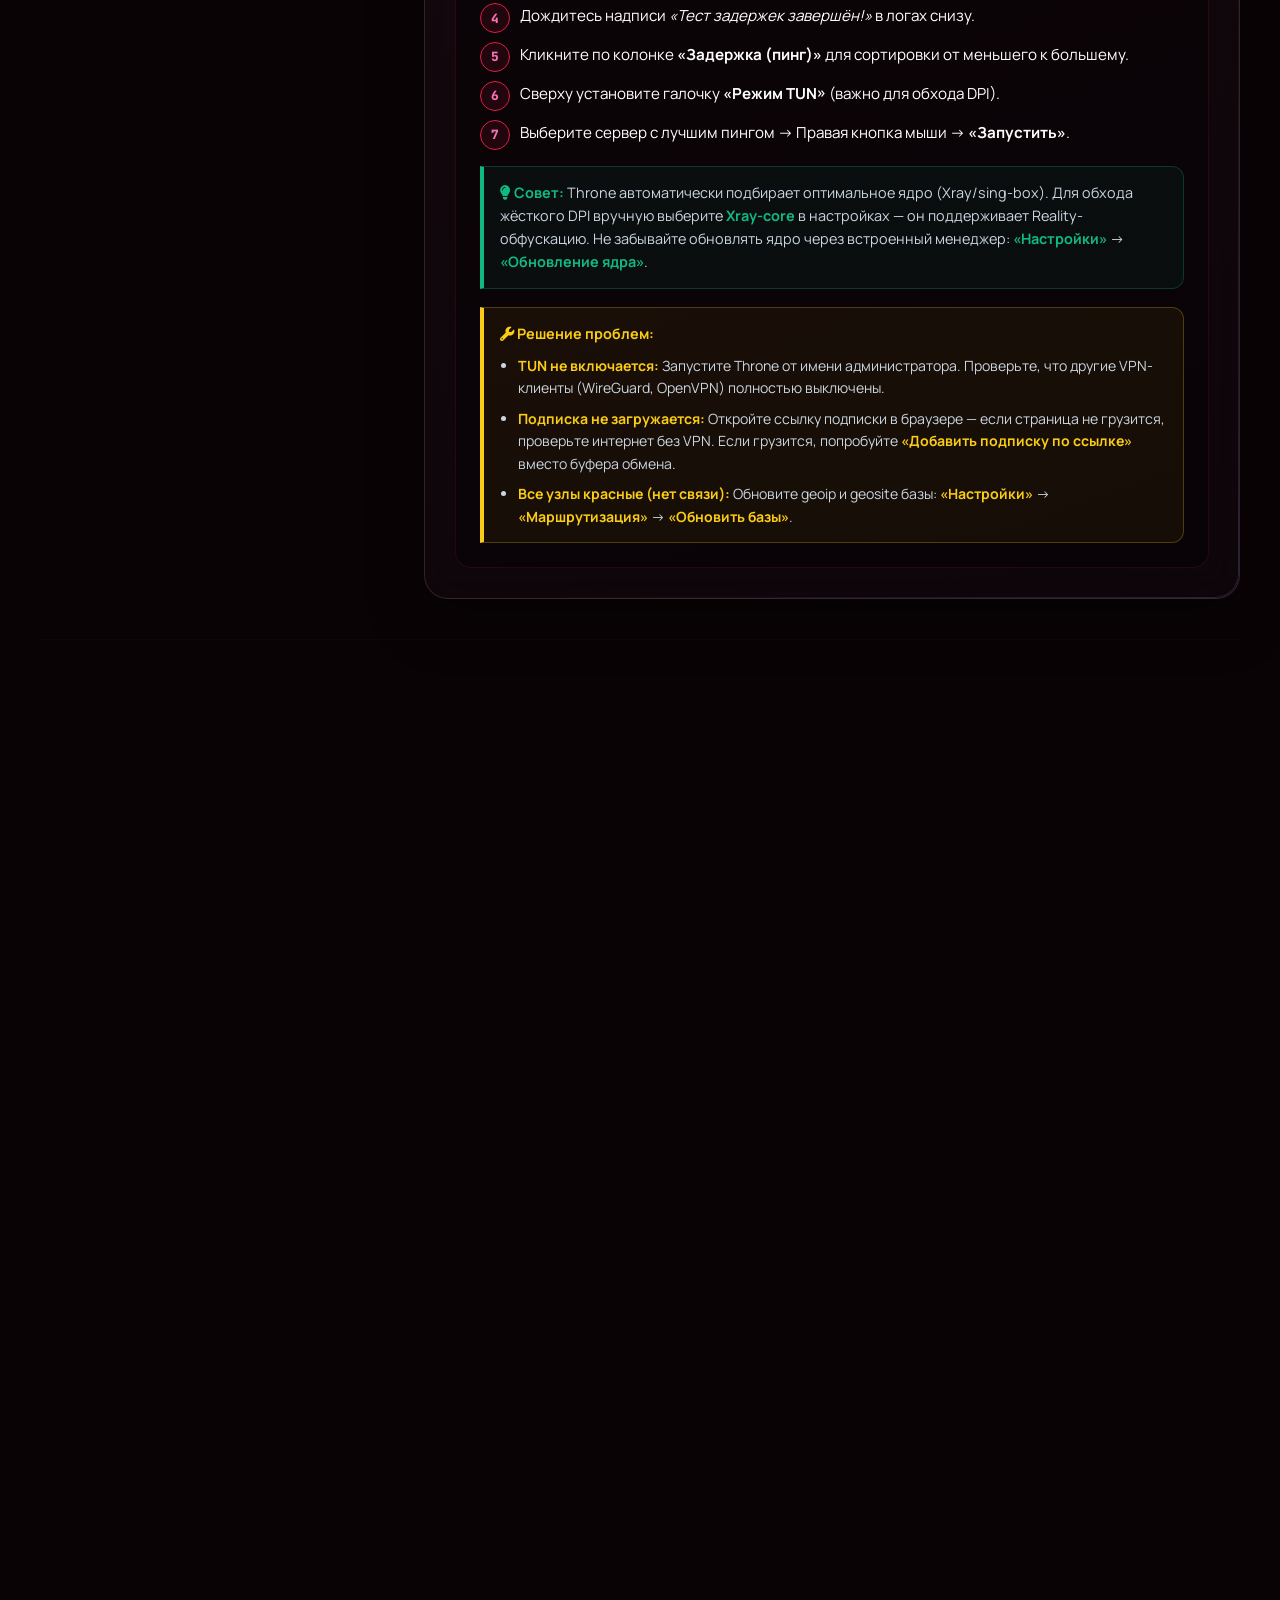
==== commit 6a44ffb0: "⏣ Scarlet Matrix Sync: Sat Nov 28 13:06:47 UTC 2026" ====
--- a/index.html
+++ b/index.html
@@ -1988,23 +1988,23 @@
                     <div class="stat-panel">
                         <div class="stat-title"><i class="fa-solid fa-gauge-high"></i> Max Speed</div>
                         <div class="stat-value text-touhou">
-                            <span id="hero-max-speed">1369</span><span>Mbps</span>
-                            <span class="trend-chip" id="trend-speed" data-trend="+38.3"></span>
+                            <span id="hero-max-speed">1430</span><span>Mbps</span>
+                            <span class="trend-chip" id="trend-speed" data-trend="+4.5"></span>
                         </div>
                     </div>
                     <div class="stat-panel">
                         <div class="stat-title"><i class="fa-solid fa-server"></i> Active Nodes</div>
                         <div class="stat-value">
-                            <span id="hero-total-nodes">1198</span><span>UP</span>
-                            <span class="trend-chip" id="trend-nodes" data-trend="+34.5"></span>
+                            <span id="hero-total-nodes">1031</span><span>UP</span>
+                            <span class="trend-chip" id="trend-nodes" data-trend="-13.9"></span>
                         </div>
                     </div>
 
-                    <svg class="hero-sparkline" id="hero-sparkline" data-history='[{"total": 1343, "max_speed": 1677}, {"total": 1185, "max_speed": 1180}, {"total": 1295, "max_speed": 819}, {"total": 1073, "max_speed": 909}, {"total": 1256, "max_speed": 1285}, {"total": 1233, "max_speed": 1677}, {"total": 1135, "max_speed": 597}, {"total": 1194, "max_speed": 471}, {"total": 998, "max_speed": 1135}, {"total": 1206, "max_speed": 1128}, {"total": 1096, "max_speed": 1677}, {"total": 1069, "max_speed": 1576}, {"total": 1289, "max_speed": 1676}, {"total": 1093, "max_speed": 1677}, {"total": 1183, "max_speed": 1677}, {"total": 1114, "max_speed": 1677}, {"total": 1006, "max_speed": 1640}, {"total": 1143, "max_speed": 939}, {"total": 1177, "max_speed": 1399}, {"total": 1061, "max_speed": 1312}, {"total": 1025, "max_speed": 1110}, {"total": 1095, "max_speed": 1677}, {"total": 1191, "max_speed": 1334}, {"total": 984, "max_speed": 902}, {"total": 1141, "max_speed": 1300}, {"total": 1050, "max_speed": 1677}, {"total": 1077, "max_speed": 871}, {"total": 1151, "max_speed": 1677}, {"total": 891, "max_speed": 990}, {"total": 1198, "max_speed": 1369}]'
+                    <svg class="hero-sparkline" id="hero-sparkline" data-history='[{"total": 1185, "max_speed": 1180}, {"total": 1295, "max_speed": 819}, {"total": 1073, "max_speed": 909}, {"total": 1256, "max_speed": 1285}, {"total": 1233, "max_speed": 1677}, {"total": 1135, "max_speed": 597}, {"total": 1194, "max_speed": 471}, {"total": 998, "max_speed": 1135}, {"total": 1206, "max_speed": 1128}, {"total": 1096, "max_speed": 1677}, {"total": 1069, "max_speed": 1576}, {"total": 1289, "max_speed": 1676}, {"total": 1093, "max_speed": 1677}, {"total": 1183, "max_speed": 1677}, {"total": 1114, "max_speed": 1677}, {"total": 1006, "max_speed": 1640}, {"total": 1143, "max_speed": 939}, {"total": 1177, "max_speed": 1399}, {"total": 1061, "max_speed": 1312}, {"total": 1025, "max_speed": 1110}, {"total": 1095, "max_speed": 1677}, {"total": 1191, "max_speed": 1334}, {"total": 984, "max_speed": 902}, {"total": 1141, "max_speed": 1300}, {"total": 1050, "max_speed": 1677}, {"total": 1077, "max_speed": 871}, {"total": 1151, "max_speed": 1677}, {"total": 891, "max_speed": 990}, {"total": 1198, "max_speed": 1369}, {"total": 1031, "max_speed": 1430}]'
                          preserveAspectRatio="none" aria-hidden="true"></svg>
 
                     <div class="sys-log">
-                        <div class="line">> last_sync: <span class="sys-log-time" data-utc="2026-11-28T05:53:33.609644+00:00">28.11 05:53 MSK</span></div>
+                        <div class="line">> last_sync: <span class="sys-log-time" data-utc="2026-11-28T16:06:47.034397+00:00">28.11 16:06 MSK</span></div>
                         <div class="line">> telemetry: <span class="magic" id="sys-telemetry">…</span></div>
                         <div class="line">> obfuscation: <span class="magic">REALITY_ACTIVE</span></div>
                     </div>
@@ -2182,20 +2182,20 @@
 
                 <!-- Stats data from merge.py -->
                 <div id="stats-data"
-                     data-bs-count="79"
-                     data-chs-count="1119"
-                     data-vless-count="638"
-                     data-vmess-count="87"
-                     data-trojan-count="17"
-                     data-ss-count="347"
-                     data-hy2-count="109"
-                     data-max-speed="1369"
-                     data-avg-speed="15.7"
-                     data-median-speed="8.5"
-                     data-speed-p90="28.2"
-                     data-total-nodes="1198"
-                     data-country-stats='[{"code": "US", "count": 256, "flag": ""}, {"code": "NL", "count": 134, "flag": ""}, {"code": "JP", "count": 130, "flag": ""}, {"code": "DE", "count": 108, "flag": ""}, {"code": "CA", "count": 95, "flag": ""}, {"code": "FR", "count": 59, "flag": ""}, {"code": "RU", "count": 46, "flag": ""}, {"code": "TR", "count": 44, "flag": ""}, {"code": "GB", "count": 43, "flag": ""}, {"code": "HK", "count": 13, "flag": ""}]'
-                     data-node-stats='{"total": 1198, "max_speed": 1369, "avg_speed": 15.7, "median_speed": 8.5, "speed_p90": 28.2, "bs": 79, "chs": 1119, "vless": 638, "vmess": 87, "trojan": 17, "ss": 347, "hy2": 109, "countries": [{"code": "US", "count": 256, "flag": ""}, {"code": "NL", "count": 134, "flag": ""}, {"code": "JP", "count": 130, "flag": ""}, {"code": "DE", "count": 108, "flag": ""}, {"code": "CA", "count": 95, "flag": ""}, {"code": "FR", "count": 59, "flag": ""}, {"code": "RU", "count": 46, "flag": ""}, {"code": "TR", "count": 44, "flag": ""}, {"code": "GB", "count": 43, "flag": ""}, {"code": "HK", "count": 13, "flag": ""}]}'
+                     data-bs-count="76"
+                     data-chs-count="955"
+                     data-vless-count="510"
+                     data-vmess-count="89"
+                     data-trojan-count="19"
+                     data-ss-count="330"
+                     data-hy2-count="83"
+                     data-max-speed="1430"
+                     data-avg-speed="17.2"
+                     data-median-speed="7.9"
+                     data-speed-p90="27.8"
+                     data-total-nodes="1031"
+                     data-country-stats='[{"code": "US", "count": 236, "flag": ""}, {"code": "JP", "count": 138, "flag": ""}, {"code": "NL", "count": 124, "flag": ""}, {"code": "DE", "count": 118, "flag": ""}, {"code": "FR", "count": 53, "flag": ""}, {"code": "CA", "count": 49, "flag": ""}, {"code": "RU", "count": 42, "flag": ""}, {"code": "GB", "count": 37, "flag": ""}, {"code": "HK", "count": 24, "flag": ""}, {"code": "SG", "count": 15, "flag": ""}]'
+                     data-node-stats='{"total": 1031, "max_speed": 1430, "avg_speed": 17.2, "median_speed": 7.9, "speed_p90": 27.8, "bs": 76, "chs": 955, "vless": 510, "vmess": 89, "trojan": 19, "ss": 330, "hy2": 83, "countries": [{"code": "US", "count": 236, "flag": ""}, {"code": "JP", "count": 138, "flag": ""}, {"code": "NL", "count": 124, "flag": ""}, {"code": "DE", "count": 118, "flag": ""}, {"code": "FR", "count": 53, "flag": ""}, {"code": "CA", "count": 49, "flag": ""}, {"code": "RU", "count": 42, "flag": ""}, {"code": "GB", "count": 37, "flag": ""}, {"code": "HK", "count": 24, "flag": ""}, {"code": "SG", "count": 15, "flag": ""}]}'
                      style="display:none;">
                 </div>
 
